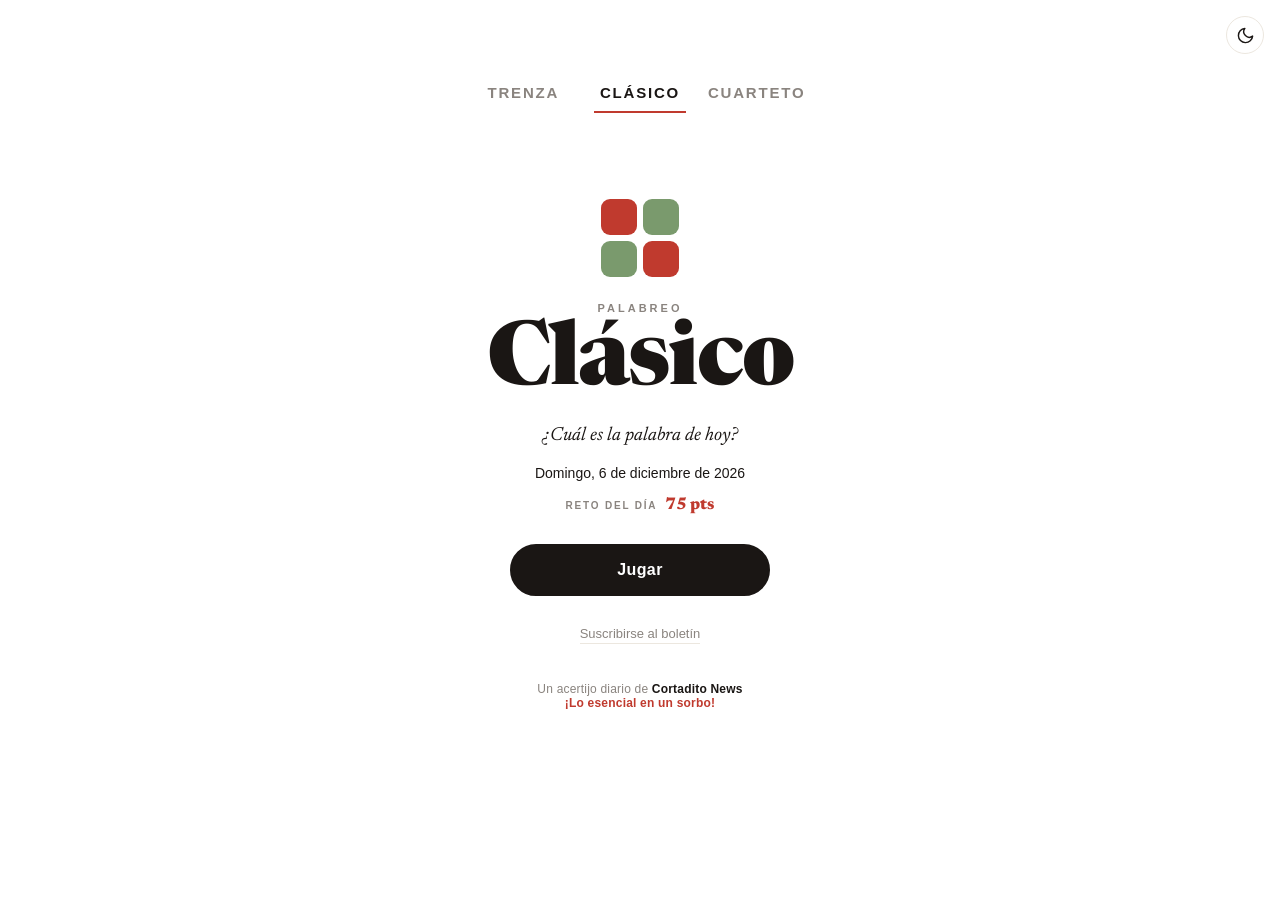
==== index.html @ f57086e5 "Deploy: 2026-07-23 20:39:28" ====
<!DOCTYPE html>
<!--
  ============================================================================
  CORTADITO GAMES — WORDLE (working name)
  ============================================================================
  6x6 daily word guess. Built on the Cortadito shared frame (header, rank bar,
  reto del día, celebrations, theme, share, storage safety) per
  _kit/DESIGN-SYSTEM.md. Motif accent pair: RED (#C03A2E) + SAGE (#7a9a6d).

  Scoring (Speed + letters, ascending):
    +5 per letter discovered in the correct spot (first time)
    +2 per letter discovered present-but-misplaced (first time)
    + solve speed bonus by the row you solve on (row1 60 … row6 8)
  ============================================================================
-->
<html lang="es">
<head>
<meta charset="UTF-8">
<meta name="viewport" content="width=device-width, initial-scale=1, viewport-fit=cover">
<title>Palabreo · Cortadito News</title>
<meta name="description" content="Un acertijo diario de Cortadito News. Adivina la palabra de seis letras en seis intentos.">
<link rel="preconnect" href="https://fonts.googleapis.com">
<link rel="preconnect" href="https://fonts.gstatic.com" crossorigin>
<link href="https://fonts.googleapis.com/css2?family=DM+Serif+Display:ital@0;1&family=Newsreader:ital,wght@0,400..800;1,400..800&display=swap" rel="stylesheet">
<style>
  /* Disable mobile double-tap-to-zoom everywhere (keeps pinch-zoom for
     accessibility). Lowest specificity, so per-element touch-action rules
     like 'touch-action: none' on drag areas still win. */
  * { touch-action: manipulation; }

  :root {
    /* ---- Universal neutrals — shared across every Cortadito game ---- */
    --bg:               #ffffff;
    --paper:            #fbfaf6;
    --ink:              #1a1614;
    --ink-soft:         #8a847f;
    --ink-line:         #ece7df;
    --ink-line-strong:  #c9c2b3;
    --success:          #6b8e3d;   /* olive — "reto logrado / correct spot" */
    --error:            #b03434;

    /* ---- Motif accent pair: RED + SAGE ---- */
    --accent:           #C03A2E;   /* plum — actions, rank bubble, reto, present letters */
    --accent-deep:      #9d3026;
    --accent-soft:      #f7e1dc;
    --accent-2:         #7a9a6d;   /* sage — secondary motif, quiet highlights */
    --accent-2-deep:    #5f7d54;
    --accent-2-soft:    #e7eee1;

    /* ---- Tile feedback ---- */
    --tile-correct:     var(--success);   /* right letter, right spot (green) */
    --tile-present:     var(--accent);     /* right letter, wrong spot (plum) */
    --tile-absent:      #a39b90;           /* not in the word (warm gray) */
    --tile-empty-bd:    #d6d0c6;           /* empty tile border */
    --key-action:       #544f49;           /* enter/erase keys — neutral, not a letter state */

    /* ---- Type ---- */
    --font-display: 'Newsreader', 'DM Serif Display', Georgia, serif;
    --font-ui:      'Helvetica Neue', Helvetica, Arial, sans-serif;

    /* ---- Layout (fixed numbers — DESIGN-SYSTEM.md §2) ---- */
    --header-h: 56px;
    --rank-top: 66px;
  }
  /* Dark theme — lift neutrals + accents one step. */
  body[data-theme="black"] {
    --bg:        #0e0c0a;
    --paper:     #1a1614;
    --ink:       #f3eee4;
    --ink-soft:  #8a8278;
    --ink-line:  #2a2420;
    --ink-line-strong:#4a4138;
    --accent:        #d9564a;
    --accent-deep:   #b34236;
    --accent-soft:   #3a1712;
    --accent-2:      #9bbb8d;
    --accent-2-deep: #76985f;
    --accent-2-soft: #1b2117;
    --success:       #86a85a;
    --tile-absent:   #4a443c;
    --tile-empty-bd: #3a342e;
    --key-action:    #837c72;
  }

  * { box-sizing: border-box; }
  html { height: 100%; overflow: hidden; overscroll-behavior: contain; background: var(--bg); touch-action: manipulation; }
  body {
    margin: 0; min-height: 100%;
    background: var(--bg); color: var(--ink);
    font-family: var(--font-ui);
    -webkit-text-size-adjust: 100%; touch-action: manipulation;
    opacity: 0; transition: opacity .2s ease;
  }
  body.ready { opacity: 1; }
  body.game-active { height: 100dvh; overflow: hidden; overscroll-behavior: contain; }

  /* ============================ HEADER ============================ */
  .page-header {
    position: fixed; top: 0; left: 0; right: 0; z-index: 40;
    height: var(--header-h);
    display: flex; align-items: center; justify-content: space-between; gap: 24px;
    padding: 0 18px; background: var(--bg);
    border-bottom: 1px solid var(--ink-line);
  }
  .title-block { display: flex; align-items: center; gap: 12px; min-width: 0; }
  .page-logo { width: 28px; height: 28px; flex: none; }
  .wordmark {
    margin: 0; font-family: var(--font-display); font-weight: 800;
    font-size: clamp(34px, 5.4vw, 52px); letter-spacing: -1.2px;
    color: var(--ink); line-height: 0.95; white-space: nowrap;
  }
  .wordmark .dot { color: var(--accent); }
  .header-nav { display: flex; align-items: center; gap: 22px; font-weight: 500; flex-shrink: 0; }
  .header-home {
    width: 32px; height: 32px; border-radius: 50%; flex: none;
    border: 1px solid var(--ink-line); background: transparent; color: var(--ink); cursor: pointer;
    display: inline-flex; align-items: center; justify-content: center;
    touch-action: manipulation; user-select: none; -webkit-touch-callout: none;
  }
  .header-home svg { width: 17px; height: 17px; }
  .header-nav a {
    font-size: 14px; font-weight: 500; color: var(--ink); text-decoration: none; cursor: pointer;
    white-space: nowrap;
  }
  .header-nav a.nav-rules { color: var(--accent); }
  /* hamburger "more" button + dropdown (matches Racimo) */
  .more {
    width: 36px; height: 36px; border-radius: 50%; background: transparent; border: none;
    padding: 0; color: var(--ink); cursor: pointer; flex: none;
    display: inline-flex; align-items: center; justify-content: center; touch-action: manipulation;
  }
  .more svg, .more * { pointer-events: none; }
  .nav-more-wrap { position: relative; display: inline-block; }
  .more-menu {
    position: absolute; top: 100%; right: 0; margin-top: 8px; z-index: 1000;
    background: var(--paper); border: 1.5px solid var(--ink-line); border-radius: 12px;
    padding: 6px; min-width: 240px; display: none; flex-direction: column;
    box-shadow: 0 14px 44px rgba(0,0,0,.20), 0 4px 12px rgba(0,0,0,.08);
  }
  .more-menu.open { display: flex; }
  .more-item {
    padding: 10px 14px; text-decoration: none; color: var(--ink); border-radius: 8px;
    font-size: 14px; font-weight: 500; cursor: pointer;
    display: flex; align-items: center; justify-content: space-between;
  }
  .more-item.more-item-cta {
    color: var(--accent); font-weight: 700; border-top: 1px solid var(--ink-line);
    border-radius: 0 0 8px 8px; margin-top: 4px; padding-top: 12px;
  }
  .more-theme-name { color: var(--ink-soft); font-size: 12px; font-weight: 400; text-transform: capitalize; }
  @media (hover: hover) {
    .more-item:hover { background: var(--accent-soft); }
    .header-home:hover { border-color: var(--ink-soft); }
    .more:hover { background: var(--paper); }
    .header-nav a:hover { color: var(--accent); }
  }
  @media (max-width: 560px) { body.game-active .wordmark { display: none; } }
  @media (max-width: 600px) {
    .header-nav { gap: 16px; }
    .header-nav a { font-size: 13px; }
  }
  @media (max-width: 420px) {
    .header-nav { gap: 10px; }
    .header-nav a { font-size: 12px; }
    .header-home { width: 30px; height: 30px; }
  }
  @media (max-width: 340px) {
    .header-nav { gap: 7px; }
    .header-nav a { font-size: 11.5px; }
    .header-home { width: 28px; height: 28px; }
  }

  main {
    padding-top: var(--rank-top); padding-bottom: 6px;
    max-width: 720px; margin: 0 auto; min-height: 100dvh;
    display: flex; flex-direction: column;
  }
  .rank-bar, .board-wrap, .keyboard { flex: none; }
  /* Board sits between two spacers, but the TOP spacer is lighter than the bottom
     one so the whole stack rides slightly HIGHER (more breathing room below the
     rank bar). The feedback toast overlays the board (see .board-wrap) instead of
     taking its own row, so tall modes like Cuarteto don't feel cramped. */
  .top-spacer    { flex: 0.55 1 0; min-height: 0; }
  .board-spacer  { flex: 1 1 0; min-height: 0; display: flex; align-items: center; justify-content: center; }
  /* board + feedback overlay share one positioned box; the toast floats centered over the board */
  .board-wrap { position: relative; display: flex; justify-content: center; }

  /* ============================ RANK BAR ============================ */
  .rank-bar {
    display: flex; align-items: center; gap: 10px;
    padding: 8px 0; margin: 0 auto; width: min(94vw, 400px);   /* STANDARD (2026-07-09): matches the shared Cascada/Racimo play-column width (min(94vw,400px)) and 8px vertical padding */
    cursor: pointer; user-select: none;
  }
  .rank-label {
    font-family: var(--font-ui); font-size: 11px; text-transform: uppercase;
    letter-spacing: 1.8px; font-weight: 700; color: var(--ink);
    white-space: nowrap; min-width: 88px; flex-shrink: 0;
  }
  .rank-label.at-maestro { color: var(--accent); }
  .rank-track { position: relative; flex: 1; height: 22px; }
  .rank-track-line {
    position: absolute; top: 50%; left: 0; right: 0; height: 3px;
    transform: translateY(-50%); background: var(--ink-line); border-radius: 2px; z-index: 0;
  }
  .rank-track-fill {
    position: absolute; top: 50%; left: 0; width: 0; height: 3px;
    transform: translateY(-50%); background: var(--accent); border-radius: 2px;
    z-index: 1; transition: width .3s ease;
  }
  .rank-dot {
    position: absolute; top: 50%; transform: translateY(-50%);
    width: 6px; height: 6px; border-radius: 50%; background: var(--ink-soft); z-index: 3;
  }
  .rank-dot.passed { background: var(--ink); }
  .rank-dot.current {
    width: 24px; height: 24px; background: var(--accent);
    color: #fff; font-family: var(--font-ui); font-size: 11px; font-weight: 700;
    display: flex; align-items: center; justify-content: center;
    box-shadow: 0 1px 3px rgba(0,0,0,.2);
  }
  .rank-marker {
    position: absolute; top: 50%; transform: translate(-50%, -50%);
    width: 3px; height: 26px; border-radius: 2px;
    background: var(--accent); opacity: .95; z-index: 2;
  }
  .rank-marker.done { background: var(--success); }
  .rank-chev { color: var(--ink); font-size: 12px; flex-shrink: 0; }

  /* ============================ BUTTONS ============================ */
  button.btn {
    background: var(--bg); border: 1px solid var(--ink-line); color: var(--ink);
    padding: 14px 30px; font-size: 16px; font-weight: 500;
    border-radius: 999px; cursor: pointer; font-family: var(--font-ui);
    transition: border-color .15s, color .15s, transform .08s, background .15s;
    min-width: 120px;
    touch-action: manipulation; user-select: none; -webkit-touch-callout: none;
    -webkit-tap-highlight-color: transparent;
  }
  @media (hover: hover) { button.btn:hover { border-color: var(--ink); } }
  button.btn:active { transform: scale(.96); background: var(--paper); }
  button.btn.primary { font-weight: 600; background: var(--accent); border-color: var(--accent); color: #fff; }
  @media (hover: hover) { button.btn.primary:hover { border-color: var(--accent); filter: brightness(.94); } }

  /* ============================ MODALS ============================ */
  .modal-overlay {
    position: fixed; top: var(--header-h); left: 0; right: 0; bottom: 0; z-index: 60;   /* start below the fixed header so the menu bar stays lit while a panel is open (Racimo/Sudoku standard) */
    background: rgba(20,18,14,.55);
    display: none; align-items: flex-start; justify-content: center;
    padding: 24px 16px 40px; overflow: auto; overscroll-behavior: contain;
  }
  body[data-theme="black"] .modal-overlay { background: rgba(0,0,0,.78); }
  .modal-overlay.open { display: flex; }
  .modal {
    position: relative; width: 100%; max-width: 560px; max-height: 85vh;
    overflow: auto; overscroll-behavior: contain;
    background: var(--paper); border: 1.5px solid var(--ink-line);
    border-radius: 16px; padding: 28px 32px;
    box-shadow: 0 16px 50px rgba(0,0,0,.18);
  }
  .modal h2 { font-family: var(--font-display); font-size: 28px; margin: 0 0 10px; }
  .modal h3 { font-family: var(--font-ui); font-size: 13px; font-weight: 800; text-transform: uppercase; letter-spacing: 1.2px; color: var(--ink); margin: 22px 0 8px; }
  .modal p { color: var(--ink); line-height: 1.55; }
  .modal .muted { color: var(--ink-soft); font-size: 14px; }
  .modal-close {
    position: absolute; top: 14px; right: 14px;
    width: 36px; height: 36px;
    border: none; background: transparent; color: var(--ink-soft);
    font-size: 22px; cursor: pointer; line-height: 1; touch-action: manipulation;
  }
  /* mini tiles used inside the rules legend */
  .legend-row { display: flex; align-items: center; gap: 12px; margin: 12px 0; }
  .legend-tiles { display: flex; gap: 4px; flex: none; }
  .mini-tile {
    width: 30px; height: 30px; border-radius: 5px; color: #fff;
    display: flex; align-items: center; justify-content: center;
    font-weight: 700; font-size: 15px; font-family: var(--font-ui);
    border: 2px solid var(--tile-empty-bd); background: transparent; color: var(--ink);
  }
  .mini-tile.correct { background: var(--tile-correct); border-color: var(--tile-correct); color:#fff; }
  .mini-tile.present { background: var(--tile-present); border-color: var(--tile-present); color:#fff; }
  .mini-tile.absent  { background: var(--tile-absent);  border-color: var(--tile-absent);  color:#fff; }
  .legend-row .txt { font-size: 14px; color: var(--ink); }
  /* Rangos list */
  .rank-row {
    display: flex; justify-content: space-between; padding: 8px 10px;
    border-bottom: 1px solid var(--ink-line); font-size: 14px;
  }
  .rank-row.current { background: var(--accent); color: #fff; border-radius: 6px; }
  .rank-row.is-top .name { color: var(--accent); font-weight: 700; }
  .rank-row.current.is-top .name { color: #fff; }
  /* Stats */
  .stat-grid { display: flex; gap: 8px; text-align: center; margin: 10px 0 4px; }
  /* Estadísticas — Racimo-style sections + stat cards */
  #stats-modal h3 { margin: 22px 0 12px; padding-top: 18px; border-top: 1px solid var(--ink-line);
    font-size: 11px; font-weight: 800; color: var(--ink); text-transform: uppercase; letter-spacing: 2px;
    display: flex; align-items: center; gap: 10px; }
  #stats-modal h3::before { content: ""; width: 6px; height: 6px; background: var(--accent); border-radius: 50%; flex-shrink: 0; }
  #stats-modal h3:first-of-type { margin-top: 8px; padding-top: 0; border-top: none; }
  #stats-modal .stats-row { display: flex; gap: 32px; flex-wrap: wrap; align-items: baseline; margin: 2px 0 0; }
  #stats-modal .stats-grid { display: grid; grid-template-columns: repeat(auto-fit, minmax(120px, 1fr)); gap: 16px 28px; margin: 2px 0 0; }
  #stats-modal .stat-value { font-family: var(--font-display); font-size: 28px; font-weight: 800; letter-spacing: -0.5px; color: var(--ink); line-height: 1; }
  #stats-modal .stat-value.accent { color: var(--accent); }
  #stats-modal .stat-label { font-size: 11px; font-weight: 600; letter-spacing: 1.4px; text-transform: uppercase; color: var(--ink-soft); margin-top: 6px; }
  .stat-cell { flex: 1; }
  .stat-cell .n { font-family: var(--font-display); font-size: 30px; color: var(--ink); line-height: 1; }
  .stat-cell .l { font-size: 11px; color: var(--ink-soft); margin-top: 4px; }
  .dist-row { display: flex; align-items: center; gap: 8px; margin: 5px 0; font-size: 13px; }
  .dist-row .k { width: 14px; color: var(--ink-soft); text-align: right; }
  .dist-bar { background: var(--ink-line); border-radius: 4px; height: 20px; min-width: 24px;
    display: flex; align-items: center; justify-content: flex-end; padding: 0 8px; color: var(--ink);
    font-weight: 700; font-size: 12px; }
  .dist-bar.hot { background: var(--accent); color: #fff; }
  #stats-modal .stats-rank-row { display: flex; align-items: center; gap: 12px; font-size: 13px; margin-bottom: 4px; }
  #stats-modal .stats-rank-row .name { width: 78px; color: var(--ink); flex-shrink: 0; }
  #stats-modal .stats-rank-row .bar { flex: 1; height: 22px; background: var(--ink-line); border-radius: 6px; overflow: hidden; }
  #stats-modal .stats-rank-row .bar-fill { display: block; height: 100%; background: var(--accent); border-radius: 6px; min-width: 0; transition: width .4s ease; }
  #stats-modal .stats-rank-row .count { width: 56px; text-align: right; color: var(--ink); font-feature-settings: "tnum"; flex-shrink: 0; font-size: 12px; }
  #stats-modal .stats-rank-row .count .pct { color: var(--ink-soft); }
  #stats-modal .stats-rank-row.empty .name, #stats-modal .stats-rank-row.empty .count { opacity: .5; }
  #stats-modal .stats-note { margin: -2px 0 10px; font-size: 12px; color: var(--ink-soft); font-style: italic; }
  #stats-modal .stats-footer { margin: 22px 0 0; font-size: 12px; color: var(--ink-soft); font-style: italic; }
  #stats-modal .stats-footer strong { color: var(--accent); font-weight: 700; }
  /* Archive — month calendar (matches Racimo) */
  .archive-cal { max-width: 320px; margin: 8px auto 0; }
  .cal-head { display: flex; align-items: center; gap: 8px; padding: 4px 4px 12px; }
  .cal-title { font-family: var(--font-display); font-weight: 700; font-size: 16px; color: var(--ink); text-transform: capitalize; flex: 1; text-align: center; }
  .cal-nav { width: 32px; height: 32px; flex: none; border-radius: 50%; border: 1px solid var(--ink-line); background: var(--bg); color: var(--ink); font-size: 17px; line-height: 1; cursor: pointer; display: flex; align-items: center; justify-content: center; }
  .cal-nav[disabled] { opacity: .3; cursor: default; }
  .cal-grid { display: grid; grid-template-columns: repeat(7, 1fr); gap: 4px; padding: 0 2px 4px; }
  .cal-dow { text-align: center; font-size: 11px; font-weight: 700; letter-spacing: .4px; color: var(--ink-soft); padding-bottom: 2px; }
  .cal-day { height: 40px; display: flex; align-items: center; justify-content: center; font-size: 14px; border-radius: 9px; color: var(--ink); cursor: pointer; font-family: var(--font-ui); }
  .cal-day.blank { visibility: hidden; }
  .cal-day.disabled { color: var(--ink-soft); opacity: .3; cursor: default; }
  .cal-day.today { font-weight: 800; box-shadow: inset 0 0 0 1.5px var(--ink-line); }
  .cal-day.current { background: var(--accent); color: #fff; font-weight: 700; }
  .cal-day.played:not(.current) { color: var(--success); font-weight: 700; }
  .cal-day:not(.disabled):not(.current):active { background: var(--accent-soft); }
  @media (hover: hover) { .cal-day:not(.disabled):not(.current):hover { background: var(--accent-soft); } }

  /* ===================== CELEBRATION MODALS ===================== */
  /* celebration confetti (self-contained, no libs) */
  .confetti-box { position: fixed; inset: 0; pointer-events: none; z-index: 9500; overflow: hidden; }
  .confetti { position: absolute; top: -18px; width: 8px; height: 13px; opacity: .95; border-radius: 1px;
    animation-name: conffall; animation-timing-function: cubic-bezier(.22,.6,.5,1); animation-fill-mode: forwards; }
  @keyframes conffall { from { transform: translate3d(0,-20px,0) rotateZ(0deg); opacity: 1; }
    to { transform: translate3d(var(--sway,0px),106vh,0) rotateZ(760deg); opacity: .85; } }
  @media (prefers-reduced-motion: reduce) { .confetti { display: none; } }
  .goal-panel {
    position: fixed; inset: 0; z-index: 70; display: none;
    align-items: center; justify-content: center; padding: 24px;
    background: rgba(20,18,14,.5);
  }
  .goal-panel.open { display: flex; }
  .goal-card {
    background: #ffffff; color: #1a1614;
    border-radius: 20px; padding: 36px 32px 28px; max-width: 380px; width: 100%;
    text-align: center; box-shadow: 0 20px 60px rgba(0,0,0,.25);
  }
  .goal-card { position: relative; }
  .goal-emoji { display: block; width: 80px; height: 80px; margin: 0 auto 12px; background-color: var(--accent);
    -webkit-mask: url('[data-uri]') center/contain no-repeat;
    mask: url('[data-uri]') center/contain no-repeat; }
  .goal-headline { font-family: var(--font-display); font-size: 38px; font-weight: 800; letter-spacing: -0.5px; line-height: 1; color: var(--accent); margin: 0 0 6px; }
  .goal-subhead { margin: 0 0 14px; font-size: 17px; font-weight: 600; color: #1a1614; }
  /* result panel: reto status on its own line, then points + rank grouped and highlighted */
  .goal-reto { font-size: 14px; font-weight: 600; color: var(--ink-soft); margin: 0 0 5px; }
  .goal-scoreline { font-size: 21px; font-weight: 800; color: #1a1614; letter-spacing: -.2px; margin: 0 0 6px; }
  .goal-scoreline b { color: var(--accent); }
  .goal-tail { font-size: 14px; font-weight: 600; color: #1a1614; margin: 0 0 12px; }
  .goal-body { font-size: 14.5px; color: #6b6660; line-height: 1.55; margin: 0 auto 22px; max-width: 340px; }
  .goal-close { position: absolute; top: 14px; right: 14px; width: 36px; height: 36px;
    border: none; background: transparent; color: var(--ink-soft); font-size: 22px; line-height: 1; cursor: pointer; }
  .goal-actions { display: flex; gap: 10px; justify-content: center; }

  /* ============================ LANDING ============================ */
  .landing {
    position: fixed; inset: 0; z-index: 50; background: var(--bg);
    display: flex; flex-direction: column; align-items: center; justify-content: center;
    text-align: center; padding: 24px; gap: 16px;
  }
  body.game-active .landing { display: none; }
  .landing .logo-lg { width: 96px; height: 96px; margin-bottom: 0; }
  .landing .name-block { display: flex; flex-direction: column; align-items: center; gap: 3px; }
  .landing-eyebrow {
    font-family: var(--font-ui); font-size: 11px; font-weight: 700;
    letter-spacing: 3px; text-transform: uppercase; color: var(--ink-soft); margin: 0 0 2px;
  }
  .landing h1 {
    font-family: var(--font-display); font-weight: 800;
    font-size: clamp(56px, 12vw, 88px); letter-spacing: -2px;
    line-height: 1; margin: 0; color: var(--ink);
  }
  .landing .tagline {
    font-family: var(--font-display); font-style: italic; font-weight: 400;
    font-size: 19px; color: var(--ink); max-width: 320px; line-height: 1.35;
    margin: 0;
  }
  .landing-tabs { position: absolute; top: 76px; left: 0; right: 0; width: min(350px, 92vw); margin: 0 auto; display: grid; grid-template-columns: 1fr 1fr 1fr; }
  .landing-tab { background: none; border: none; padding: 8px 6px 11px; justify-self: center; text-align: center;
    font-family: var(--font-ui); font-size: 15px; font-weight: 700; letter-spacing: 1.8px; text-transform: uppercase;
    color: var(--ink-soft); cursor: pointer; position: relative; transition: color .15s; }
  @media (max-width: 360px) { .landing-tab { font-size: 13px; letter-spacing: 1.2px; } }
  .landing-tab.active { color: var(--ink); }
  .landing-tab.active::after { content: ''; position: absolute; left: 0; right: 0; bottom: -1px; height: 2.5px; background: var(--accent); }
  .landing-tab.is-soon { opacity: .4; cursor: default; letter-spacing: 1.6px; }
  @keyframes tab-hint { 0%,100%{ color: var(--ink-soft); } 50%{ color: var(--ink); } }
  @media (prefers-reduced-motion: no-preference) {
    .landing-tab:not(.active):not(.is-soon) { animation: tab-hint 2.4s ease-in-out infinite; }
  }
  .landing .date { color: var(--ink); font-size: 14px; margin: 0; font-feature-settings: "tnum"; }
  .landing .reto { margin: 0; display: inline-flex; align-items: baseline; gap: 8px; }
  .landing .reto .lbl { text-transform: uppercase; letter-spacing: 1.8px; font-size: 10px; font-weight: 700; color: var(--ink-soft); }
  .landing .reto .val { font-family: var(--font-display); font-weight: 800; font-size: 17px; color: var(--accent); }
  .landing .play {
    margin-top: 14px; background: var(--ink); color: var(--bg);
    border: 2px solid var(--ink); border-radius: 999px;
    padding: 15px 24px; width: 260px; max-width: 100%;
    font-family: var(--font-ui); font-weight: 700; font-size: 16px; letter-spacing: .4px;
    cursor: pointer; transition: background .15s, color .15s, transform .1s;
    touch-action: manipulation; user-select: none; -webkit-touch-callout: none; -webkit-tap-highlight-color: transparent;
  }
  @media (hover: hover) { .landing .play:hover { background: var(--accent); border-color: var(--accent); color: #fff; } }
  .landing .play:active { transform: scale(.98); }
  .landing .sub-link {
    font-size: 13px; color: var(--ink-soft); cursor: pointer; margin-top: 14px;
    border-bottom: 1px solid var(--ink-line); padding-bottom: 2px; text-decoration: none;
  }
  @media (hover: hover) { .landing .sub-link:hover { color: var(--accent); border-color: var(--accent); } }
  .landing .credit { font-size: 12px; color: var(--ink-soft); margin-top: 22px; max-width: 340px; letter-spacing: .2px; }
  .landing .credit strong { color: var(--ink); font-weight: 700; }
  .landing .credit .slogan { color: var(--accent); font-weight: 700; }
  .landing .theme-toggle {
    position: absolute; top: 16px; right: 16px;
    width: 38px; height: 38px; border-radius: 50%;
    border: 1px solid var(--ink-line); background: transparent; color: var(--ink);
    cursor: pointer; display: inline-flex; align-items: center; justify-content: center;
  }
  .landing .theme-toggle svg { width: 19px; height: 19px; }

  /* ============================ BOARD ============================ */
  .word-feedback {
    position: absolute; top: 50%; left: 50%; transform: translate(-50%, -50%); z-index: 30;
    font-family: var(--font-ui); font-size: 17px; font-weight: 800;
    background: var(--ink); color: var(--bg); padding: 7px 16px; border-radius: 8px;
    opacity: 0; transition: opacity .18s; white-space: nowrap; pointer-events: none;
    box-shadow: 0 6px 20px rgba(0,0,0,.22);
  }
  .word-feedback.show { opacity: 1; }
  .word-feedback.success { background: var(--success); color: #fff; }
  .word-feedback.bonus   { background: var(--accent);  color: #fff; }
  .word-feedback.error   { background: var(--accent);  color: #fff; }

  .board {
    display: flex; flex-direction: column; gap: 6px;
    margin: 0 auto; width: min(94vw, 400px);
  }
  .brow { display: grid; grid-template-columns: repeat(6, 1fr); gap: 6px; }
  .tile {
    aspect-ratio: 1 / 1; display: flex; align-items: center; justify-content: center;
    font-family: var(--font-ui); font-weight: 700; text-transform: uppercase;
    font-size: clamp(18px, 6.4vw, 28px); color: var(--ink);
    border: 2px solid var(--tile-empty-bd); border-radius: 6px;
    background: transparent; user-select: none;
    transition: transform .12s;
  }
  .tile.filled { border-color: var(--ink-soft); }
  .tile.pop { animation: pop .12s ease; }
  @keyframes pop { 0%{transform:scale(1)} 50%{transform:scale(1.08)} 100%{transform:scale(1)} }
  .tile.reveal { animation: flip .5s ease forwards; }
  @keyframes flip { 0%{transform:rotateX(0)} 50%{transform:rotateX(90deg)} 100%{transform:rotateX(0)} }
  .tile.correct { background: var(--tile-correct); border-color: var(--tile-correct); color:#fff; }
  .tile.present { background: var(--tile-present); border-color: var(--tile-present); color:#fff; }
  .tile.absent  { background: var(--tile-absent);  border-color: var(--tile-absent);  color:#fff; }
  /* ---- Quordle: 2x2 of small boards, board area scrolls ---- */
  .qgrid { display: grid; grid-template-columns: 1fr 1fr; gap: 10px 8px; width: min(94vw, 400px); margin: 0 auto; }
  .qboard { display: flex; flex-direction: column; gap: 3px; transition: opacity .2s; }
  .qboard.solved { opacity: .5; }
  .qrow { display: grid; grid-template-columns: repeat(5, 1fr); gap: 3px; }
  .qrow.shake { animation: shake .4s; }
  .qtile { height: 16px; display: flex; align-items: center; justify-content: center;
    font-family: var(--font-ui); font-weight: 700; text-transform: uppercase; font-size: 11px; color: var(--ink);
    border: 1.5px solid var(--tile-empty-bd); border-radius: 3px; background: transparent; user-select: none;
    transition: height .14s ease, font-size .14s ease; }
  /* Pista clara (Cuarteto): la letra revelada queda FIJADA en su tablero, en verde punteado,
     hasta que el jugador la escriba — nunca más "¿de qué tablero era esta pista?" */
  .qtile.hintghost { color: var(--success); border: 1.5px dashed var(--success); opacity: .9; }
  .qrow.active .qtile.hintghost { border-width: 2px; }
  .qrow.active .qtile { height: 36px; font-size: 18px; }
  .qtile.filled { border-color: var(--ink-soft); }
  .qtile.reveal { animation: flip .45s ease forwards; }
  .qtile.correct { background: var(--tile-correct); border-color: var(--tile-correct); color:#fff; }
  .qtile.present { background: var(--tile-present); border-color: var(--tile-present); color:#fff; }
  .qtile.absent  { background: var(--tile-absent);  border-color: var(--tile-absent);  color:#fff; }
  body.vq #board { width: 100%; }
  /* ---- Waffle: 5x5 swap grid ---- */
  .wgrid { display: grid; grid-template-columns: repeat(5, 1fr); gap: 6px; width: min(94vw, 400px); margin: 0 auto; }
  .wcell { aspect-ratio: 1/1; display: flex; align-items: center; justify-content: center;
    font-family: var(--font-ui); font-weight: 700; text-transform: uppercase; font-size: clamp(18px, 6vw, 28px);
    border: 2px solid var(--tile-empty-bd); border-radius: 6px; color: var(--ink); cursor: pointer;
    user-select: none; transition: transform .08s, box-shadow .08s; }
  .wcell.hole { border: none; background: transparent; cursor: default; }
  .wcell.green  { background: var(--tile-correct); border-color: var(--tile-correct); color:#fff; }
  .wcell.yellow { background: var(--tile-present); border-color: var(--tile-present); color:#fff; }
  .wcell.gray   { background: var(--tile-absent);  border-color: var(--tile-absent);  color:#fff; }
  .wcell.sel { transform: scale(1.08); box-shadow: 0 0 0 3px var(--ink); z-index: 2; }
  body.vw .keyboard { display: none; }
  .waffle-bar { flex: none; min-height: 162px; display: flex; flex-direction: column; align-items: center; justify-content: center; text-align: center; font-family: var(--font-ui); font-weight: 700; font-size: 26px; color: var(--ink); margin: 0; }
  .waffle-bar b { font-family: var(--font-display); font-weight: 800; font-size: 1.5em; color: var(--accent); }
  .waffle-bar .hint { display: block; font-weight: 400; font-size: 16px; color: var(--ink-soft); margin-top: 12px; }
  body:not(.vw) .waffle-bar { display: none; }
  /* Mode-aware rules: default Clásico; Cuarteto (vq) and Trenza (vw) swap sections */
  .rules-pistas-trenza, .rules-puntos-cuarteto, .rules-puntos-trenza { display: none; }
  body.vw .rules-pistas-word, body.vw .rules-puntos-clasico { display: none; }
  body.vw .rules-pistas-trenza, body.vw .rules-puntos-trenza { display: block; }
  body.vq .rules-puntos-clasico { display: none; }
  body.vq .rules-puntos-cuarteto { display: block; }
  .waffle-spacer { flex: 0 0 0; }
  /* Trenza has no keyboard, so the board group would pool a big void underneath it.
     Balance the freed space above and below by centering the board + hint + moves
     group: top and bottom spacers grow equally, and the hint row hugs the board. */
  body.vw .top-spacer    { flex: 1 1 0; }
  body.vw .board-spacer  { flex: 0 0 auto; padding-top: 14px; }
  body.vw .waffle-spacer { flex: 1 1 0; }
  .brow.shake { animation: shake .4s; }
  @keyframes shake { 0%,100%{transform:translateX(0)} 20%,60%{transform:translateX(-6px)} 40%,80%{transform:translateX(6px)} }

  /* ============================ KEYBOARD ============================ */
  .keyboard { width: min(98vw, 500px); margin: 0 auto; display: flex; flex-direction: column; gap: 6px; }
  .hint-row { display: flex; align-items: center; justify-content: center; gap: 10px; width: min(98vw,500px); margin: 0 auto; }
  .hint-slots { display: flex; gap: 4px; }
  .hint-tag { font: 700 11px var(--font-ui); color: var(--ink-soft); letter-spacing: .5px; align-self: center; margin-right: 2px; }
  .hint-slot { width: 24px; height: 34px; box-sizing: border-box; border-radius: 6px; border: 1.5px solid var(--ink-line); display: flex; align-items: center; justify-content: center; font: 800 15px var(--font-ui); color: var(--ink); }
  .hint-slot.on { background: var(--success); border-color: var(--success); color: #fff; }
  .hint-btn { height: 34px; min-width: 148px; justify-content: center; font-variant-numeric: tabular-nums; /* fixed footprint — the label grows ('Pista 1/3 −12 pts') and must NOT shift the row (2026-07-08) */ box-sizing: border-box; display: inline-flex; align-items: center; gap: 6px; font: 700 13px var(--font-ui); letter-spacing: .3px; line-height: 1; color: var(--accent-deep); background: var(--accent-soft); border: 1.5px solid var(--accent-soft); border-radius: 999px; padding: 0 14px; cursor: pointer; white-space: nowrap; transition: opacity .15s; }
  .hint-icon { width: 16px; height: 16px; flex: none; }
  .hint-btn:disabled { opacity: .4; cursor: default; }
  .krow { display: flex; gap: 5px; justify-content: center; }
  .key {
    flex: 1; min-width: 0; height: 50px; border-radius: 6px; border: 0;
    background: var(--ink-line); color: var(--ink);
    font-family: var(--font-ui); font-weight: 700; font-size: 15px; text-transform: uppercase;
    cursor: pointer; display: flex; align-items: center; justify-content: center;
    touch-action: manipulation; user-select: none; -webkit-tap-highlight-color: transparent;
    transition: transform .06s, background .15s;
  }
  .key:active { transform: scale(.94); }
  .key.wide { flex: 1.5; font-size: 12px; letter-spacing: .3px; }
  .key.k-enter, .key.k-del { background: var(--key-action); color: #fff; }
  .key.k-enter svg, .key.k-del svg { width: 22px; height: 22px; stroke: #fff; }
  .key.correct { background: var(--tile-correct); color:#fff; }
  .key.present { background: var(--tile-present); color:#fff; }
  .key.absent  { background: var(--tile-absent);  color:#fff; }
  @media (max-width: 380px) { .key { height: 46px; font-size: 14px; } .waffle-bar { min-height: 150px; } }

  /* ===== Tutorial (family standard — Flechas parity) ===== */
  .tut-ov{ position:fixed; inset:0; z-index:9600; display:none; align-items:center; justify-content:center; padding:20px; background:rgba(20,18,14,.62); }
  .tut-ov.open{ display:flex; }
  .tut-card{ position:relative; background:var(--paper, #fff); border-radius:20px; width:100%; max-width:360px; padding:16px 0 16px; box-shadow:0 20px 60px rgba(0,0,0,.3); overflow:hidden; }
  .tut-x{ position:absolute; top:9px; right:13px; z-index:3; border:none; background:transparent; font-size:20px; color:var(--ink-soft); cursor:pointer; }
  .tut-track{ display:flex; overflow-x:auto; scroll-snap-type:x mandatory; scroll-behavior:smooth; -webkit-overflow-scrolling:touch; scrollbar-width:none; }
  .tut-track::-webkit-scrollbar{ display:none; }
  .tut-slide{ flex:0 0 100%; scroll-snap-align:center; padding:16px 26px 2px; box-sizing:border-box; text-align:center; }
  .tut-anim{ height:128px; display:flex; align-items:center; justify-content:center; margin:2px 0 14px; }
  .tut-slide h3{ margin:0 0 7px; font-family:var(--font-display); font-size:21px; color:var(--ink); }
  .tut-slide p{ margin:0; font-size:14px; line-height:1.55; color:var(--ink-soft); min-height:66px; }
  .tut-slide p b{ color:var(--ink); }
  .tut-dots{ display:flex; gap:7px; justify-content:center; margin:4px 0 12px; }
  .tut-dot{ width:8px; height:8px; border-radius:50%; border:none; background:var(--ink-line); padding:0; cursor:pointer; }
  .tut-dot.on{ background:var(--accent); }
  .tut-next{ display:block; box-sizing:border-box; min-width:150px; margin:0 auto; padding:11px 32px; border-radius:999px; border:none; background:var(--accent); color:#fff; font:700 15px var(--font-ui); cursor:pointer; }
  .tut-again{ display:flex; align-items:center; justify-content:center; gap:8px; margin:12px 0 0; font:500 13px var(--font-ui); color:var(--ink-soft); cursor:pointer; user-select:none; -webkit-user-select:none; }
  .tut-again input{ width:16px; height:16px; margin:0; accent-color:var(--accent); cursor:pointer; }
  /* slide art built from the REAL tiles */
  .tut-trow{ display:flex; gap:5px; justify-content:center; }
  .tut-trow .tile{ width:34px; height:34px; flex:none; font-size:18px; }
  .tut-wgrid{ display:grid; grid-template-columns:repeat(5,22px); gap:3px; justify-content:center; }
  .tut-wgrid .wcell{ font-size:12px; border-radius:4px; }
  .tut-qwrap{ display:grid; grid-template-columns:auto auto; gap:10px 16px; justify-content:center; }
  .tq-board{ display:grid; grid-template-columns:repeat(5,13px); gap:2px; }
  .tq{ width:13px; height:13px; border-radius:3px; background:var(--tile-empty-bd); }
  .tq.a{ background:var(--tile-absent); } .tq.p{ background:var(--tile-present); } .tq.c{ background:var(--tile-correct); }
  @keyframes tutPop{ 0%,6%{transform:scale(1)} 10%{transform:scale(1.14)} 15%,100%{transform:scale(1)} }
  .tut-pop{ animation:tutPop 3.4s ease infinite; }
  @keyframes tutFlip{ 0%,8%{transform:rotateX(0)} 14%{transform:rotateX(90deg)} 20%,100%{transform:rotateX(0)} }
  .tut-flip{ animation:tutFlip 4s ease infinite; }
  @keyframes tutSwapA{ 0%,18%{transform:translate(0,0)} 38%,78%{transform:translate(50px,0)} 96%,100%{transform:translate(0,0)} }
  @keyframes tutSwapB{ 0%,18%{transform:translate(0,0)} 38%,78%{transform:translate(-50px,0)} 96%,100%{transform:translate(0,0)} }
  .tut-swap-a{ animation:tutSwapA 3.6s ease infinite; position:relative; z-index:2; box-shadow:0 0 0 3px var(--ink); }
  .tut-swap-b{ animation:tutSwapB 3.6s ease infinite; }
  @keyframes tutBoardWin{ 0%,30%{opacity:.55} 45%,100%{opacity:1} }
</style>

<style id="rotate-lock-css">
  /* ===== Rotate-to-portrait lock (phones held sideways) — Cortadito standard.
     Shown ONLY on phones in landscape (short viewport + coarse pointer); the
     shared mascot stays brand, the phone icon + title take the game's accent. */
  #rotate-lock { display: none; }
  .rotate-inner { max-width: 480px; }
  .rotate-scene { display: flex; align-items: center; justify-content: center; gap: 16px; margin-bottom: 16px; }
  .rotate-mascot { width: 132px; height: 142px; flex: none; }
  .rotate-phone { width: 42px; height: 42px; color: var(--accent); flex: none; transform-origin: 50% 50%; animation: rotate-tip 2.8s ease-in-out infinite; }
  @keyframes rotate-tip { 0%,16% { transform: rotate(-90deg); } 46%,72% { transform: rotate(0deg); } 100% { transform: rotate(-90deg); } }
  @media (prefers-reduced-motion: reduce) { .rotate-phone { animation: none; transform: rotate(-45deg); } }
  .rotate-title { font-size: 23px; font-weight: 700; line-height: 1.22; color: var(--accent); margin: 0 0 8px; }
  .rotate-sub { font-size: 14.5px; line-height: 1.5; color: var(--ink); opacity: .82; margin: 0; }
  @media (orientation: landscape) and (max-height: 500px) and (pointer: coarse) {
    #rotate-lock { display: flex; position: fixed; inset: 0; z-index: 2147483647; background: var(--bg); align-items: center; justify-content: center; padding: 18px 22px; text-align: center; }
    .rotate-mascot { background: url("[data-uri]") center / contain no-repeat; }
  }
</style>
</head>
<body data-theme="light">

<!-- Rotate-to-portrait lock — only shown on phones held in landscape (Cortadito standard). -->
<div id="rotate-lock">
  <div class="rotate-inner">
    <div class="rotate-scene" aria-hidden="true">
      <div class="rotate-mascot"></div>
      <svg class="rotate-phone" viewBox="0 0 24 24" fill="none" xmlns="http://www.w3.org/2000/svg">
        <rect x="6.5" y="2.5" width="11" height="19" rx="2.5" stroke="currentColor" stroke-width="2"/>
        <line x1="10" y1="18.5" x2="14" y2="18.5" stroke="currentColor" stroke-width="2" stroke-linecap="round"/>
      </svg>
    </div>
    <p class="rotate-title">Este sorbo se disfruta mejor de pie</p>
    <p class="rotate-sub">Gira tu teléfono para seguir jugando.</p>
  </div>
</div>


  <!-- ============================ HEADER ============================ -->
  <header class="page-header">
    <div class="title-block">
      <svg class="page-logo" viewBox="0 0 32 32" aria-hidden="true">
        <rect x="3"  y="3"  width="12" height="12" rx="3" fill="var(--accent)"/>
        <rect x="17" y="3"  width="12" height="12" rx="3" fill="var(--accent-2)"/>
        <rect x="3"  y="17" width="12" height="12" rx="3" fill="var(--accent-2)"/>
        <rect x="17" y="17" width="12" height="12" rx="3" fill="var(--accent)"/>
      </svg>
      <h1 class="wordmark">Palabreo<span class="dot">.</span></h1>
    </div>
    <nav class="header-nav" aria-label="Más">
      <button class="header-home" id="home-btn" type="button" aria-label="Inicio">
        <svg viewBox="0 0 24 24" fill="none" stroke="currentColor" stroke-width="2" stroke-linecap="round" stroke-linejoin="round" aria-hidden="true"><path d="M3 9.5 12 3l9 6.5V20a1 1 0 0 1-1 1h-5v-6h-6v6H4a1 1 0 0 1-1-1z"/></svg>
      </button>
      <a class="nav-rules" data-modal="reglas-modal" role="button">Reglas ▾</a>
      <a data-modal="stats-modal" role="button">Estadísticas ▾</a>
      <a id="arch-link" role="button">Anteriores ▾</a>
      <span class="nav-more-wrap">
        <button class="more" id="menu-btn" type="button" aria-label="Más opciones">
          <svg width="20" height="20" viewBox="0 0 24 24" fill="none" stroke="currentColor" stroke-width="2" stroke-linecap="round" aria-hidden="true"><line x1="4" y1="6" x2="20" y2="6"/><line x1="4" y1="12" x2="20" y2="12"/><line x1="4" y1="18" x2="20" y2="18"/></svg>
        </button>
        <div class="more-menu" id="menu-pop">
          <a class="more-item" id="m-theme" href="#"><span>Tema</span><span class="more-theme-name" id="m-theme-name">Claro</span></a>
          
          <a class="more-item" id="m-share" href="#">Compartir resultado</a>
          <a class="more-item" data-modal="about-modal" href="#">Sobre el juego</a>
          <a class="more-item more-item-cta" id="m-sub" href="#">Suscribirse al boletín</a>
        </div>
      </span>
    </nav>
  </header>

  <!-- ============================ RANK BAR + BOARD ============================ -->
  <main>
    <div class="rank-bar" id="rank-bar" role="button" tabindex="0" aria-label="Ver rangos">
      <span class="rank-label" id="rank-label">Debutante</span>
      <div class="rank-track" id="rank-track">
        <div class="rank-track-line"></div>
      </div>
      <span class="rank-chev">▾</span>
    </div>

    <div class="top-spacer"></div>
    <div class="board-wrap">
      <div class="board" id="board"></div>
      <div class="word-feedback" id="word-feedback" role="status" aria-live="polite"></div>
    </div>
    <div class="board-spacer">
      <div class="hint-row" id="hint-row"><div class="hint-slots" id="hint-slots"></div><button class="hint-btn" id="hint-btn" type="button"><svg class="hint-icon" viewBox="0 0 24 24" fill="none" stroke="currentColor" stroke-width="2.2" stroke-linecap="round" stroke-linejoin="round"><path d="M12 2.6a6.4 6.4 0 0 1 6.4 6.4c0 2.1-1 3.5-2.1 4.7-.7.8-1.2 1.5-1.4 2.3H9.1c-.2-.8-.7-1.5-1.4-2.3C6.6 12.5 5.6 11.1 5.6 9A6.4 6.4 0 0 1 12 2.6z"/><path d="M9 6.7a4 4 0 0 1 2.2-1.5"/><path d="M9.2 18.5h5.6"/><path d="M9.6 20.7h4.8"/><path d="M10.5 22.6a2.6 2.6 0 0 0 3 0z" fill="currentColor" stroke-width="1"/></svg><span id="hint-label">Pista</span></button></div>
    </div>
    <div class="waffle-bar" id="waffle-bar"></div>
    <div class="waffle-spacer"></div>
    <div class="keyboard" id="keyboard"></div>
  </main>

  <!-- ============================ MODALS ============================ -->
  <div class="modal-overlay" id="reglas-modal">
    <div class="modal">
      <button class="modal-close" data-close>✕</button>
      <h2>Cómo jugar</h2>
      <button type="button" onclick="if(window.openTutorial)window.openTutorial()" style="display:inline-flex;align-items:center;gap:7px;margin:2px 0 12px;padding:9px 16px;border-radius:999px;border:2px solid var(--accent);background:transparent;color:var(--accent);font:700 14px var(--font-ui);cursor:pointer">Ver tutorial animado</button>
      <p id="reglas-intro">Adivina la <b>palabra del día</b> de seis letras en <b>seis intentos</b>. Cada intento debe ser una palabra válida en español; pulsa la flecha verde para enviarla. La misma palabra para todo el mundo, cada día.</p>
      <h3>Las pistas</h3>
      <!-- Clásico + Cuarteto (guessing) -->
      <div class="rules-pistas-word">
        <p class="muted">Tras cada intento, las casillas cambian de color para indicar qué tan cerca estuviste:</p>
        <div class="legend-row">
          <div class="legend-tiles"><div class="mini-tile correct">G</div><div class="mini-tile">A</div><div class="mini-tile">T</div></div>
          <div class="txt">La letra <b>está y va en ese lugar</b>.</div>
        </div>
        <div class="legend-row">
          <div class="legend-tiles"><div class="mini-tile">S</div><div class="mini-tile present">O</div><div class="mini-tile">L</div></div>
          <div class="txt">La letra <b>está, pero en otro lugar</b>.</div>
        </div>
        <div class="legend-row">
          <div class="legend-tiles"><div class="mini-tile">T</div><div class="mini-tile">U</div><div class="mini-tile absent">X</div></div>
          <div class="txt">La letra <b>no está</b> en la palabra.</div>
        </div>
      </div>
      <!-- Trenza (swap) -->
      <div class="rules-pistas-trenza">
        <p class="muted">Cada casilla se colorea según su palabra (su fila o su columna):</p>
        <div class="legend-row">
          <div class="legend-tiles"><div class="mini-tile correct">A</div></div>
          <div class="txt"><b>Verde</b>: la letra ya está en su casilla correcta.</div>
        </div>
        <div class="legend-row">
          <div class="legend-tiles"><div class="mini-tile present">A</div></div>
          <div class="txt"><b>Ámbar</b>: la letra pertenece a esa palabra, pero va en otra casilla.</div>
        </div>
        <div class="legend-row">
          <div class="legend-tiles"><div class="mini-tile absent">A</div></div>
          <div class="txt"><b>Gris</b>: la letra no está en esa palabra.</div>
        </div>
      </div>

      <h3>Cómo se ganan puntos</h3>
      <!-- Clásico -->
      <div class="rules-puntos-clasico">
        <p class="muted">Los puntos suben en vivo mientras juegas:</p>
        <ul style="margin:8px 0 0; padding-left:20px; color:var(--ink-soft); font-size:14px; line-height:1.6;">
          <li><b>+3</b> por cada letra que descubras <b>en su lugar</b> (verde).</li>
          <li><b>+1</b> por cada letra <b>fuera de lugar</b> (ciruela).</li>
          <li><b>Bono por eficiencia</b>: cuantos menos intentos uses, mayor el bono.</li>
        </ul>
        <p class="muted" style="margin-top:10px">Si no aciertas, conservas los puntos de las letras que descubriste.</p>
      </div>
      <!-- Cuarteto -->
      <div class="rules-puntos-cuarteto">
        <p class="muted">Cada palabra que envías cuenta para los <b>cuatro tableros</b> a la vez:</p>
        <ul style="margin:8px 0 0; padding-left:20px; color:var(--ink-soft); font-size:14px; line-height:1.6;">
          <li>Ganas puntos por <b>cada tablero</b> que completes.</li>
          <li>Resolver los <b>cuatro</b> da el mayor puntaje; cuantos <b>menos intentos</b> uses, más puntos.</li>
          <li>Resolverlos todos con holgura te lleva a <b>Maestro/a</b>.</li>
        </ul>
      </div>
      <!-- Trenza -->
      <div class="rules-puntos-trenza">
        <p class="muted">Arma la trenza intercambiando casillas, dentro de tus <b>18 movimientos</b>:</p>
        <ul style="margin:8px 0 0; padding-left:20px; color:var(--ink-soft); font-size:14px; line-height:1.6;">
          <li><b>Resolverla</b> ya te da una base sólida de puntos.</li>
          <li>Cuantos <b>menos intercambios</b> uses, más puntos — una trenza eficiente te lleva a <b>Maestro/a</b>.</li>
        </ul>
      </div>
      <h3>Pistas</h3>
      <p class="muted">¿Atascado? Toca el botón <b>💡 Pista</b> bajo el tablero y el juego te revela <b>una letra correcta en su lugar</b> — en <b>Clásico</b> aparece en los recuadros bajo el tablero y se marca en el teclado; en <b>Cuarteto</b> además la letra queda <b>fijada en su tablero</b> (en verde punteado) hasta que la escribas, y la etiqueta <b>T1</b>–<b>T4</b> sobre la pista te indica de qué <b>tablero</b> es la letra (la <b>T</b> es de «Tablero»); en <b>Trenza</b> te <b>coloca una casilla</b> en su sitio. Cada pista que uses te <b style="color:var(--accent)">resta puntos</b> — y tu puntaje <b>puede quedar en negativo</b>, así que úsalas con cuidado. Hay un número limitado de pistas por día.</p>
      <h3>Rangos y Reto del día</h3>
      <p class="muted">Tus puntos te hacen subir por diez rangos, de <b>Debutante</b> a <b style="color:var(--accent)">Maestro/a</b>. Resolver en <b>uno o dos intentos</b> te lleva a <b style="color:var(--accent)">Maestro/a</b>. Cada día hay además un <b style="color:var(--accent)">Reto del día</b>: una meta de puntos igual para todo el mundo — crúzala y celebra con un <b style="color:var(--accent)">¡Buen sorbo!</b> Toca la barra de rango para ver todos los rangos.</p>
      <h3>Sobre las palabras</h3>
      <p class="muted">Las palabras del juego se eligen únicamente por su validez en español. Algunas pueden tener sentidos regionales, coloquiales o de doble interpretación; el juego nunca pretende dobles sentidos vulgares, sexuales ni ofensivos.</p>
    </div>
  </div>

  <div class="modal-overlay" id="stats-modal">
    <div class="modal">
      <button class="modal-close" data-close>✕</button>
      <h2>Estadísticas</h2>
      <h3>Hoy</h3>
      <div class="stats-row" id="stats-today"></div>
      <h3>Récord general</h3>
      <div class="stats-grid" id="stats-overall"></div>
      <h3>Rachas</h3>
      <div class="stats-grid" id="stats-streaks"></div>
      <h3>Distribución de rangos</h3>
      <p class="stats-note">Cuenta solo el rango con el que terminaste cada día.</p>
      <div id="dist-box"></div>
      <p class="stats-footer">Tus estadísticas se guardan <strong>solo en este navegador</strong>. Nada se envía a Cortadito ni a ningún servidor. Si limpias los datos del navegador, las cookies o el historial del sitio, <strong>tus estadísticas se borrarán</strong>. Tampoco se sincronizan entre dispositivos: cada navegador tiene su propio registro.</p>
    </div>
  </div>

  <div class="modal-overlay" id="rangos-modal">
    <div class="modal">
      <button class="modal-close" data-close>✕</button>
      <h2>Rangos</h2>
      <p class="muted">Sube de rango acumulando puntos. <span id="rangos-reto"></span></p>
      <div id="rangos-list"></div>
    </div>
  </div>

  <div class="modal-overlay" id="arch-modal">
    <div class="modal">
      <button class="modal-close" data-close>✕</button>
      <h2>Anteriores</h2>
      <p class="muted">Elige un día para jugar ese acertijo. Disponibles desde el 1 de enero de 2026.</p>
      <div id="archive-cal" class="archive-cal"></div>
    </div>
  </div>

  <div class="modal-overlay" id="about-modal">
    <div class="modal">
      <button class="modal-close" data-close>✕</button>
      <h2>Sobre el juego</h2>
      <p>Un acertijo diario de palabras de <b>Cortadito News</b>. La misma palabra para todo el mundo, cada día.</p>
      <p class="muted">¡Lo esencial en un sorbo!</p>
    </div>
  </div>

  <!-- ===================== CELEBRATIONS ===================== -->
  <div class="goal-panel" id="goal-panel" role="dialog" aria-modal="true">
    <div class="goal-card">
      <button class="goal-close" data-close-goal="goal-panel" aria-label="Cerrar">×</button>
      <span class="goal-emoji" aria-hidden="true"></span>
      <h2 class="goal-headline" id="goal-headline">¡Buen sorbo!</h2>
      <p class="goal-subhead" id="goal-subhead">Alcanzaste la meta del día.</p>
      <p class="goal-body" id="goal-body"></p>
      <div class="goal-actions">
        <button class="btn primary" id="goal-share">Compartir</button>
        <button class="btn" data-close-goal="goal-panel">Cerrar</button>
      </div>
    </div>
  </div>
  <div class="goal-panel" id="maestro-panel" role="dialog" aria-modal="true">
    <div class="goal-card">
      <button class="goal-close" data-close-goal="maestro-panel" aria-label="Cerrar">×</button>
      <span class="goal-emoji" aria-hidden="true"></span>
      <h2 class="goal-headline">¡Maestro/a del día!</h2>
      <p class="goal-subhead">Llegaste a la cima.</p>
      <p class="goal-body">Pocos resuelven el acertijo como tú. Comparte el logro con tu gente y vuelve mañana por una palabra nueva.</p>
      <div class="goal-actions">
        <button class="btn primary" id="maestro-share">Compartir</button>
        <button class="btn" data-close-goal="maestro-panel">Cerrar</button>
      </div>
    </div>
  </div>

  <!-- ============================ LANDING ============================ -->
  <div class="landing" id="landing">
    <button class="theme-toggle" id="land-theme" aria-label="Tema">☾</button>
    <div class="landing-tabs" id="landing-tabs" role="tablist">
      <button class="landing-tab" data-variant="waffle" type="button" role="tab">Trenza</button>
      <button class="landing-tab active" data-variant="clasico" type="button" role="tab">Clásico</button>
      <button class="landing-tab" data-variant="quordle" type="button" role="tab">Cuarteto</button>
    </div>
    <svg class="logo-lg" viewBox="0 0 32 32" aria-hidden="true">
      <rect x="3"  y="3"  width="12" height="12" rx="3" fill="var(--accent)"/>
      <rect x="17" y="3"  width="12" height="12" rx="3" fill="var(--accent-2)"/>
      <rect x="3"  y="17" width="12" height="12" rx="3" fill="var(--accent-2)"/>
      <rect x="17" y="17" width="12" height="12" rx="3" fill="var(--accent)"/>
    </svg>
    <div class="name-block">
    <div class="landing-eyebrow" id="land-eyebrow">Palabreo</div>
    <h1 id="land-name">Palabreo</h1>
    </div>
    <div class="tagline" id="land-tagline">¿Cuál es la palabra de hoy?</div>
    <div class="date" id="land-date">—</div>
    <div class="reto">
      <span class="lbl">Reto del día</span>
      <span class="val" id="land-reto">— pts</span>
    </div>
    <button class="play" id="play-btn">Jugar</button>
    <div class="sub-link" id="land-sub">Suscribirse al boletín</div>
    <div class="credit">Un acertijo diario de <strong>Cortadito News</strong><br><span class="slogan">¡Lo esencial en un sorbo!</span></div>
  </div>

<script>
const SOLUTIONS=["cuando","quiero","porque","tienes","estaba","verdad","tiempo","siento","puedes","hombre","parece","quiere","podria","hablar","dinero","seguro","espera","queria","tienen","alguna","cierto","pasado","chicos","cuenta","amigos","cabeza","pueden","genial","muchas","volver","manera","rapido","dentro","semana","quizas","espero","juntos","pronto","cuanto","muerte","esposa","dejame","noches","ningun","equipo","llegar","aunque","primer","ultima","pensar","sangre","tenido","cuerpo","entrar","fiesta","muchos","numero","chicas","comida","fueron","seguir","estuvo","ademas","habria","estara","siendo","acerca","dormir","ayudar","marido","idiota","venido","musica","anoche","llamar","piensa","perdon","pienso","llevar","prueba","afuera","detras","cuarto","buscar","cambio","perder","vuelve","agente","frente","estare","asunto","encima","sucede","medico","siente","propia","fuerza","supone","estuve","vuelto","adonde","fuiste","propio","hablas","ocurre","quiera","tenias","conoce","sentir","traves","hambre","normal","gustan","tendra","dejado","tengas","espere","abuela","muerta","regalo","amable","ataque","partes","basura","esposo","tendre","locura","alegro","abuelo","triste","crimen","escena","llamas","viendo","cocina","vienen","drogas","listos","simple","sabias","puedas","apenas","vuelva","salvar","existe","vienes","juicio","veamos","formas","humano","iremos","habian","debido","tenian","debajo","sigues","podido","salida","tratar","llevas","alegra","bailar","diablo","precio","volvio","libros","cielos","matado","accion","reglas","contar","empezo","llaman","vuelvo","estilo","quedar","cartas","probar","marcha","dejare","cuello","conoci","pareja","verano","correr","traido","llegue","opcion","cierra","exacto","pedido","fuimos","dejalo","quedan","visita","usando","ganado","mismos","tomado","habias","salido","motivo","acabar","dieron","llaves","perros","partir","metros","menudo","casado","enorme","viejos","anillo","camion","vender","luchar","vendra","sonido","pasada","codigo","imagen","riesgo","alguno","millon","prensa","querer","vengan","pasara","herido","perdio","mirame","llorar","colega","cantar","dejeme","pelear","pierna","acabas","clases","cuidar","huevos","podras","puntos","animal","hechos","tengan","oferta","sentia","herida","oscuro","tardes","eramos","cerrar","humana","llevan","actuar","siguen","romper","cambia","fiscal","gratis","sexual","acceso","merece","tantas","varios","efecto","espada","habido","limpio","juegos","correo","confia","teatro","creeme","elegir","tantos","pastel","digame","olvide","varias","teoria","cuento","diario","metido","enviar","sabido","fueras","robado","premio","harias","inutil","puedan","lengua","ladron","examen","entero","modelo","futbol","sabado","hables","sienta","amante","amigas","ibamos","camisa","pedazo","vieron","bebida","tercer","lluvia","recien","tomare","toques","vision","libras","entera","hablan","quieto","cargos","podias","helado","aparte","famoso","sujeto","saldra","cortar","muevas","quedas","social","carter","empleo","compre","duerme","huesos","pagina","casada","matare","pondre","comido","salgan","empece","cierta","limpia","confio","gustas","cuales","labios","whisky","pelota","pobres","dioses","abrigo","olvida","coches","charla","rompio","piense","acaban","viajar","millas","fueran","compra","ciento","dijera","sotano","cheque","dimelo","saltar","recibi","pierde","alerta","llegas","rapida","sacado","crisis","cuerda","pasaba","mentir","compro","servir","pongas","alarma","vernos","reales","altura","maximo","ilegal","gritar","excusa","dulces","comodo","firmar","rastro","vivido","decidi","traigo","fresco","seamos","guarda","bestia","alteza","deseos","vengas","jueves","sesion","veneno","martes","digale","limite","lineas","tropas","manten","verlos","escapo","traere","lograr","golpeo","pecado","comite","titulo","panico","pasion","llegan","darles","darnos","apesta","buscas","mirate","oceano","pagado","acepto","hierba","crecer","mental","mismas","dirige","suelta","podian","sabian","patron","medida","nacido","fisica","fiebre","golpes","bombas","judios","cruzar","delito","atacar","objeto","ruedas","sufrir","evento","maleta","piezas","paliza","ocurra","quitar","llames","celoso","vecino","collar","fondos","montar","grados","mortal","cierre","dejala","echado","platos","dejara","tontos","sabria","hombro","biblia","sitios","peores","buscan","restos","cuadro","pesado","deseas","pondra","aceite","querra","podran","chiste","actual","morira","traiga","asalto","asusta","medica","cogido","minimo","tomara","faltan","gritos","escape","ensayo","quedes","garaje","dragon","grupos","barato","fingir","recibo","vayase","madres","recibe","abrazo","perfil","actriz","repito","pistas","camina","pagare","moneda","seguia","tocado","creado","acepta","opinas","barcos","viejas","tratas","tirado","viajes","hierro","serias","puesta","siglos","serian","hacian","bromas","coraje","adulto","mandar","gastos","entren","suceda","payaso","tomalo","sabras","diselo","mueren","siguio","decide","tanque","terror","peleas","unicos","figura","notado","lanzar","cubrir","armada","sueldo","bolsas","hallar","lidiar","damelo","decian","usarlo","docena","medias","miralo","fisico","hacias","famosa","rutina","comoda","traeme","socios","novela","gustar","fijate","mintio","listas","causar","trucos","cabina","formar","orejas","detuvo","agenda","llores","pongan","fianza","usamos","miente","pierdo","ofrece","discos","cerdos","entere","salgas","pescar","mezcla","colgar","sintio","tipico","ayudas","tratan","estres","cartel","cargar","postre","escala","origen","llamen","largas","agrada","taller","armado","habran","bebido","huella","agarra","celosa","copias","receta","normas","cambie","magico","invito","odiaba","fraude","junior","miraba","bienes","higado","decias","lleven","llenar","sonrie","ordeno","cuente","trajes","idioma","acento","indica","deudas","craneo","jugada","signos","dirias","pedire","tareas","casino","vendio","chaval","ventas","alivio","trauma","golpea","logica","pechos","fresca","mentes","dibujo","gastar","apagar","harian","chinos","asumir","pintar","maxima","cuanta","dejaba","juzgar","quemar","cuarta","metodo","afecta","jugado","graves","riendo","pasear","vigila","corran","pegado","poesia"];
const VALID_STR="abacha abades abadia abajad abajan abajar abajas abajen abajes abanto abarca abarco abasto abaten abatir abdica abedul abejas abetos abisal abisma abisme abismo abocan abocar abogad abogan abogar abogas abogue abolir abonan abonar abonen abonos aborda aborde abordo aborta aborte aborto abrace abrala abralo abrams abrasa abrase abraso abraza abrazo abrego abrela abrele abrelo abreme abrete abrian abrias abrida abrido abriga abrigo abrira abrire abroga abrojo abruma abuela abuelo abulia abulta abunda abunde aburra aburre aburri aburro abusad abusan abusar abusas abusen abuses abuson abusos acabad acaban acabar acabas acaben acabes acabos acacia acadia acadio acaece acalla acampa acampe acampo acanto acaros acatan acatar acaten acceda accede accedi accedo acceso accion acebal acebos acecha acecho aceita aceite aceito acelga acenso acento acepta acepte acepto acerad aceran acerar aceras acerba acerbo acerca acerco aceren aceres aceros acerta acerte acerto acervo achaca achaco achica achico achira achuar achura aciaga aciago aciano acidas acidez acidos acimut aclama aclara aclare aclaro acogen acoger acogio acojan acopia acopio acopla acople acoplo acorda acorde acordo acorta acorte acorto acosad acosan acosar acosas acosen acoses acosos acoste acosto acotad acotan acotar acotas acoten acotes action activa active activo actora actriz actuad actual actuan actuar actuas actuen actues acudan acudas acuden acudes acudia acudid acudio acudir acudis aculeo acumen acunar acuosa acuoso acurdo acusad acusan acusar acusas acusen acuses adagio adalid adamad adaman adamar adamas adamen adames adanes adapta adapte adapto adarga adarve adecua adecue adecuo adelfa ademad ademan ademar ademas ademen ademes adenda adepta adepto adeuda adeudo adicta adicto admira admire admiro admita admite admiti admito adobes adobos adonde adonis adopta adopte adopto adorad adoran adorar adoras adoren adores adorna adorne adorno adosan adrada adrede adrian aduana aducen aducir adulan adular adulta adulto adusta adusto aereas aereos afable afanan afanar afanas afanen afanes afasia afeado afecta afecte afecto afeita afeite afeito afelio aferra aferre aferro afgana afgano afiche afijos afilan afilar afilia afilie afilio afinan afinar afinca afinen afines afirma afirme afirmo aflige aflija afloja afloje aflojo aflora aflore aflujo afluye afondo aforad aforan aforar aforas aforen afores aforos afraid africa africo aftosa afuera afuere afuero agacha agache agacho agalla agallo agarra agarre agarro agaves agenda agende agendo agente agiles agitad agitan agitar agitas agiten agites agobia agobie agobio agolpa agonia agosta agoste agosto agotad agotan agotar agotas agoten agotes agrada agrade agrado agrava agrave agreda agrede agrega agrego agrias agrios agripa agrupa agrupe aguaba aguada aguado aguaje aguala aguale agualo aguara aguare aguase aguayo agudas agudos aguere aguero aguila aguita agujas aguzar ahinco ahogad ahogan ahogar ahogas ahogos ahogue ahonda ahorca ahorco ahorra ahorre ahorro ahsoka ahueca ahuevo ahumar aimara airaba airada airado airala airale airalo airara airare airase airbag airear airosa airoso aislad aislan aislar aislas aislen aisles ajaban ajabas ajadas ajados ajamos ajando ajaran ajaras ajaren ajares ajaria ajarla ajarlo ajaron ajarse ajasen ajases ajaste ajemos ajenas ajenjo ajenos ajiaco ajillo ajusta ajuste ajusto alabad alaban alabar alabas alaben alabeo alabes aladas alados alamar alamos alanos alarde alares alarga alarge alargo alaric alarma alarme alarmo alaska albana albano albany albazo albedo albero albert albina albino albita albura alcedo alcoba aldaba aldeas aldina aldous aldrin aleaba aleada aleado aleala aleale alealo aleara aleare alease alegad alegan alegar alegas alegra alegre alegro alegue alejad alejan alejar alejas alejen alejes alelos aleman alenta alente alento alerce aleros alerta alerte alerto aletas aletea aleteo alevin alfaba alfada alfado alfala alfale alfalo alfama alfara alfare alfase algaba alguna alguno alhaja aliaba aliada aliado aliaga aliala aliale alialo aliara aliare aliase aliena aliens alijos alinda alinea alinee alineo alioli alisal alisar alisos alista aliste alisto alitas alivia alivie alivio aljaba aljama aljibe allane allora alloza almeja almena almiar alodio alojan alojar alojas alojen alomar alonso alpaca alpina alpino altera altere altero alteza altiro altiva altivo altura alubia aluche aluden aludes aludir alumna alumno always alzaba alzada alzado alzara alzare alzase amaban amabas amable amadas amador amados amagan amagar amagos amague amaina amaine amamos amando amansa amanta amante amanto amaran amaras amaren amares amarga amarge amargo amaria amarla amarle amarlo amarme amaron amaros amarra amarre amarro amarse amarte amasan amasar amasen amases amaste amates amauta amazon ambito amebas amelia amemos amenas amenes amenos amente amento amibas amidas amigad amigan amigar amigas amigos amigue aminas amista amiste amisto amolar amolda amolde amoles amonio amoral amores amorfa amorfo amorio ampara ampare amparo ampere amplia amplie amplio amputa amusco anades anafre anakin anales ananas anarco anchad anchan anchar anchas anchen anches anchoa anchor anchos anclan anclar anclas ancora andaba andado andala andale andalo andana andara andare andate andele anders andina andino andrew andros anduve anduvo anejas anejos anemia anexan anexar anexas anexos angela angels angina angkor anglos angola angora angula angule angulo anhela anhele anhelo anidan anidar anilla anille anillo animad animal animan animar animas animen animes animos ankara anoche anomia anotad anotan anotar anotas anoten anotes anoxia ansiad ansian ansiar ansias ansien ansies ansina antaño antela antelo antena antera antero antier antoja antoje antojo antony antrax antros antwon anubis anudan anudar anulad anulan anular anulas anulen anules anuros anyway anzola aortas apache apagad apagan apagar apagas apagon apague apalea aparca aparco aparea aparta aparte aparto apatia apeado apegan apegar apegos apegue apelad apelan apelar apelas apelen apeles apenad apenan apenar apenas apenen apenes aperos apesta apeste apesto apiada apiade apiado apiano apical apilan apilar aplaca aplace aplana aplaza aplazo aplica aplico aplomo apodad apodan apodar apodas apoden apodes apodos apogeo apollo aponer aporta aporte aporto aposta aposte aposto apoyad apoyan apoyar apoyas apoyen apoyes apoyos apresa apreta aprete apreto aprisa aproba aprobe aprobo apsara apulso apunta apunte apunto apurad apuran apurar apuras apuren apures apuros aqueja aqueos aquino araban arabas arabes arabia arable aradas arados aragon aramea arameo aramis aramos aranas arando araran araras araren arares araria ararla ararle ararlo araron ararse arasen arases araste arañad arañan arañar arañas arañen arañes arbola arbole arbolo arcaba arcada arcade arcado arcala arcale arcalo arcana arcano arcara arcare arcase archer ardela ardele ardelo ardera ardere ardias ardida ardido arduas arduos ardura areito aremos arenad arenal arenan arenar arenas arenen arenes arenga areola arepas aretes argent arguye argyle ariano aridez ariete arillo arisca arisco arista arkady arkham armaba armada armado armala armale armalo armara armare armase armero arnica aromad aroman aromar aromas aromen aromes aromos around arquea arquen arqueo arques arrala arrale arralo arrasa arrase arraso arrate arrean arrear arreos arriar arriba arribe arribo arrima arrime arrimo arroba arrobo arroga arroja arroje arrojo arropa arrope arroya arroye arroyo arruga arrugo artera artero artesa artica artico artiga artigo arveja asaban asabas asacar asadas asador asados asalta asalte asalto asamos asando asaran asaras asaren asares asaria asarla asarlo asarme asaron asaros asarse asarte asasen asases asaste asceta ascuas aseada aseado asecha asecho asedia asedio asemos asenjo asenso asenta asente asenti asento aserto asesor asesta asgard asiana asidas asidos asidua asiduo asiera asiere asiese asigna asigne asigno asilad asilan asilar asilas asilen asiles asilos asimos asique asiran asiras asiria asirio asirla asirle asirlo asirme asiros asirse asirte asista asiste asisti asisto asocia asocie asocio asolan asolar asoman asomar asomas asomen aspera aspero aspira aspire aspiro asquea astado astral astros astuta astuto asueto asumas asumen asumes asumia asumid asumio asumir asumis asunta asunte asunto asusta asuste asusto ataban atabas atacad atacan atacar atacas atacen ataces atadas atados atajad atajan atajar atajas atajen atajes atajos atamos atando atanor ataque ataran ataras ataren atares atarfe ataria atarla atarle atarlo atarme ataron ataros atarse atarte atasca atasce atasco atasen atases ataste atavus ataxia atemos atenas atende atendi atenea ateneo atener atenga atengo atenta atente atento aterra aterre aterro atesta ateste atesto aticas aticos atiene atinan atinar atinas atisba atisbo ativan atizan atizar atkins atleta atocha atoles atomos atonal atonta atorad atoran atorar atoras atoren atores atraca atraco atraed atraen atraer atraes atraia atraje atrajo atrapa atrape atrapo atrasa atrase atraso atreva atreve atrevi atrevo atrezo atrios atuera atuere atuero atunes aturde atwood audios audita audite audito augura auguro aulaga aullar aunaba aunada aunado aunala aunale aunalo aunque aupado auriga aurora austro autora auyama avalan avalar avalen avales avalon avance avante avanza avanze avanzo avaros avatar aveces avelar avenga avengo avenia avenid avenir avenis avente avento avenue averia averie averio averno aversa avidez aviene aviles avisad avisan avisar avisas avisen avises avisos avispa avista avivan avivar aviven avizor axilar axilas axioma axones ayayay ayeres ayudad ayudan ayudar ayudas ayuden ayudes ayunan ayunar ayunas ayunos azadas azahar azalea azares azcona azimut azocar azofra azogue azores azotan azotar azotea azoten azotes azteca azucar azuela azufre azulad azulan azular azulas azulen azules azuzan azuzar añadan añadas añaden añades añadia añadid añadio añadir añadis añicos babean babear babeas babero babosa baboso bacano bacheo baches bacilo baculo badajo badana baekje bafles bagaje bagazo bagdad bagels bagres bagual baguio bahias bailad bailan bailar bailas bailen bailes bailon baines bajaba bajada bajado bajala bajale bajalo bajame bajaos bajara bajare bajase bajate bajela bajelo bajeme bajera bajese bajeza bajini bajita bajito bajura balaba balada baladi balado balala balale balalo balara balare balase balata balazo balboa balcon baldad baldan baldar baldas balden baldes baldio balean balear balero balido balita baliza ballet baloto balsas balsos baltar baltra balzac bambas banaba banale banana banano bancal bancan bancar bancas bances bancos bandar bandas bandos banjos banksy banner banque banzai baobab baraja baraje barajo barata barato barbad barban barbar barbas barben barber barbes barbon barbos barbra barcas barcia barcos bardas barden bardos bardot baremo barias barios barita barito barker barlow barman barnes barniz barnum barrad barral barran barrar barras barred barren barrer barres barret barria barril barrio barron barros barrow barton basaba basada basado basala basale basalo basara basare basase basica basico basket bastad bastan bastar bastas basten bastes baston basura batala batalo batase batata batazo batead batean batear bateas bateen batees batela batele batelo batero batian batias batida batido batila batilo batira batire batman batuco batuta baules bavaro baxter bayano bayeta baylor bazuca bañaba bañada bañado bañala bañalo bañaos bañara bañare bañase bañate bañera bañero bañese beacon beagle beatas beatle beatos beauty beaver beavis bebela bebele bebelo bebera bebere bebete bebian bebias bebida bebido bebita bebito becaba becada becado becala becale becalo becara becare becase beeper beetle behind beicon beirut bejuco beldad belgas belica belice belico bellas bellos belson bender benina benita benton bentos beocia bequen beques berceo bergen berger berilo bering berman bernia berrea berres berros berzas besaba besada besado besala besale besalo besame besaos besara besare besase besate besito bestia besugo betica betsey bezoar bhuvan biblia biceps bichas bichos bicoca bieber bielas bienal bienes bienio bierno bierzo bigote bikini biliar billar billon bingos bingum biombo birome birria bisaya bisnes bistec bizcos blabla blaire blanca blanco blanda blande blandi blando blazer bledos blenda blinda blinde blindo blinky blonda bloody bloque blusas bobada bobina bocado bocana bocata bocaza boceto bochas boches bocina bocine bocino bocona bocota bodega bodrio boeing bogado bogart bogota boicot boinas bolado bolazo bolear bolera bolero boleta bolete boleto bolina bolita bollos bolsas bolson bolsos bolton bombas bombay bombea bombeo bombon bombos bondad boneta bonete bongos bonico bonita bonito bonner bonnet bonsai boogie booker boomer borato bordad bordan bordar bordas bordea borden bordes bordon bordos boreal boreas borgia borlas borneo bornes borrad borran borrar borras borren borres borron boruca bosnia bosnio bosque bostas botaba botada botado botala botale botalo botana botara botare botase botela botelo botero botica botija botijo botwin bourne bovary boveda bovina bovino bowden bowers bowery bowler bowman boxead boxean boxear boxeas boxeen boxees boxeos boxers boyaba boyada boyado boyara boyare boyase boyera boyero bragas brahma brahms braman bramar branas branca branch brandt brasas brasil bratva bravas bravia bravos brazal brazas brazos breaba breada breado breala breale brealo breara breare brease brecha breeze bregan bregar bremer brenes breton brevas breves brewer brezal brezos bribon bribri bridas bright brilla brille brillo brinca brinco brinda brinde brindo brines briosa brioso brisas brisca brisco brizna brocal brocas brocha broche broken bromad broman bromar bromas bromea bromee bromen bromeo bromes bronca bronce bronco broots brotad brotan brotar brotas broten brotes browne brozas brucen bruces brujan brujas brujen brujes brujia brujid brujio brujir brujis brujos brumas brunch brusca brusco brutal brutas brutos brutus bruzad bruzan bruzar bruzas bucead bucean bucear buceas buceen bucees buceos buches buchon bucles budare buenas buenos bueras bueyes bufalo bufete bufido bufona buford buitre bujedo bujias bulbar bulbos bullas bullen bullet bullir bultos bunker buques buraco burdas burdel burdos bureta burgas burger burges burgos burlad burlan burlar burlas burlen burles burlon burras burros burton buscad buscan buscar buscas buscen busces buseta busque bustos butaca butano butler bypass byrnes cabala cabaña cabele cabeme cabero cabeza cabezo cabian cabias cabida cabido cabila cabina cables cabran cabras cabrea cabree cabreo cabria cabrio cabros cabuya cacaos cacele cachan cachar cachas cachen cacheo caches cachos cacica cactos cactus cadejo cadena cadera cadete cadmio cadmus caduca caduco caemos caeran caeras caeria caerle caerme caeros caerse caerte caesar cafeto cafres cagaba cagada cagado cagala cagale cagalo cagaos cagara cagare cagase cagate cagney cagona caguen cagues cahill caicos caidas caidos caifas caigan caigas caiman caimos caiste cajera cajero cajeta cajita calaba calaca calada calado calala calale calalo calata calato calcar calcas calcio calcos caldas caldea caldeo calder caldos calera calero calesa caleta calico calida calido califa calima caliza calizo callad callao callar callas called callen calles callos calmad calman calmar calmas calmen calmes calmos calvad calvan calvar calvas calven calves calvos calzan calzar calzas calzon camada camara cambas cambia cambie cambio cambon cambra cambur camden camela camelo camera camero camilo camina camine camino camion camisa camita camote campad campal campan campar campas campea campen campeo campes campos campus canaco canamo canana canaro cancan cancel cancer cancha cancho cancro cancun candil candor caneca canedo canela canelo cangas canica canido canija canijo canina canino canjea canjeo canjes cannes cannon canoas canosa canoso cansad cansan cansar cansas cansen canses canson cansos cantad cantal cantan cantar cantas cantel canten cantes cantil canton cantor cantos cantus canuta canuto canyon caobas caobos capaba capada capado capala capale capalo capara capare capase capazo capear capeas capelo capita caplan capone capota capote captad captan captar captas capten captes captor caputo caquis caraca caraja carajo carbon carcaj carcas carcel cardal cardan carden cardio cardon cardos carece careci carena careos carera careta careto cargad cargan cargar cargas cargen carges cargos cargue carias caribe caries carios carita cariña cariñe cariño carlas carlin carmel carmin carnal carnes carnet carney caroca carola carolo carota carozo carpan carpas carpen carpes carpia carpid carpir carpis carral carras carril carros cartas cartel carteo carter carton carver casaba casabe casaca casada casado casala casale casalo casaos casara casare casase casate casaya cascad cascan cascar cascas cascos casera casero casese caseta casete casina casino casita casona caspar caspia caspio casque castas castel castle castor castos castra castre castro casual catado catala catale catalo catana catari catear cateos cateta cateto catira catire catita catres catrin caucel cauces caucho caudal cauros causad causal causan causar causas causen causes cautas cautos cavaba cavada cavado cavala cavale cavalo cavara cavare cavase cavero caviar cavila cayado cayapa cayena cayera cayere cayese cayuco cazaba cazada cazado cazame cazara cazare cazase cañaba cañada cañado cañara cañare cañase cañita cebaba cebada cebado cebala cebale cebalo cebara cebare cebase cebras cecina cedazo cedela cedele cedelo cedera cedere cedian cedias cedida cedido cedros cedula cegaba cegada cegado cegala cegale cegalo cegara cegare cegase cegato ceibal ceibas ceibos cejaba cejada cejado cejara cejare cejase cejudo celaba celada celado celaje celala celale celalo celara celare celase celdas celera celias celibe celica cellar cellos celosa celoso celtas celula cenaba cenada cenado cenala cenale cenalo cenara cenare cenase cenefa cenete ceniza cenizo cenote censal censar censor censos center centra centre centro cepeda cepita cerato cercad cercan cercar cercas cercos cerdas cerdos cereal cereza cerezo cerosa ceroso cerque cerrad cerran cerrar cerras cerren cerres cerril cerros cerval cervan cerviz cesaba cesada cesado cesala cesale cesalo cesara cesase cesion cesped cestas cestos cesura cetina cetona cetros chacal chacas chacha chacho chacon chacos chacra chador chafar chafas chagra chaira chairo chakra chalan chalas chales chalet challa chalon chaman chamas chamba chamos champa champe champo champu chanca chanco chanda chandu chanes chaney changa change chango chanta chante chanza chapad chapan chapar chapas chapel chapen chapeo chapes chapin chapos chaque chaqui charal charca charco charla charlo charol charra charro chasco chasis chatas chatea chateo chatos chaval chavas chavon chavos checan checar checas cheche checos cheech cheers cheese chekov chelas cheles chelin chelos cheney chepes cheque chetas chetos cheung chewie cheyne chiado chiana chiang chicas chicha chicho chicle chicos chidas chidos chifla chifle chiflo chiita chilca childs chiles chilla chille chillo chimba chimbo chimes chinad chinan chinar chinas chinen chines chingo chinos chipas chipre chirla chirlo chisco chisme chispa chispo chista chiste chisto chivad chivan chivar chivas chiven chives chivos chocad chocan chocar chocas chocen choces chocha choche chocho choclo chocos chofer choice chojin cholas chollo cholos chomba chombo chompa chongo chonos chonta chopin chopos chopra choque chorea choreo choris choros chorra chorro chotas choteo chotis chotos chozas chucha chuche chucho chueca chueco chufas chufla chulas chulla chullo chulos chumbo chunga chungo chupad chupan chupar chupas chupen chupes chupin church churra churri churro chusca chusco chusma chutar chutas chutes chuzos ciaban ciabas ciadas ciados ciamos ciando ciaras ciaren ciares ciaria ciarse ciasen ciases ciaste cicely cicero ciclad ciclan ciclar ciclas ciclen cicles ciclon ciclos cicuta ciegan ciegas ciegos ciegue cielos ciemos cienes ciente ciento cierne cierra cierre cierro cierta cierto cierva ciervo cierzo cifrad cifran cifrar cifras cifren cifres cigala cigoto ciliar cilios cimbra cimera cincas cincel cincha cincho cincos cinema cinica cinico cintad cintan cintar cintas cinten cintes cintos cintra cipayo cipote circle circos cirios cirque cirros ciscar cismas cisnes cistas cisura citaba citada citado citala citale citalo citara citare citase citron ciudad civica civico claman clamar clamas clamor clanes claque claras clarea clarin claros clases clavad clavan clavar clavas clavel claven claves clavos claxon cleary clicas cliche climas climax cloaca cloche clonad clonan clonar clonas clonen clones cloral closet clover clovis clubes clueca coalla coarta coarte coarto coates cobain cobaya cobayo cobija cobije cobijo cobrad cobran cobrar cobras cobren cobres cobros coburn cocaba cocada cocado cocala cocale cocalo cocara cocare cocase cochas coches cocida cocido cocina cocine cocino coctel cocuyo codazo codean codera codice codigo codina cofias cofres cogela cogele cogelo cogeme cogeos cogera cogere cogete cogian cogias cogida cogido cognac cogote cohete cohiba coimas coital coitos cojala cojale cojalo cojase cojean cojear cojera colaba colada colado colala colale colalo colara colare colase colcha colega colera colero coleta coleto colgad colgan colgar colgas colgue colico colige colima colina colino colita collar collas collet colmad colmar colmas colmen colmes colmos coloca coloco colona colono colora colore coloro coloso colson colvin comala comalo comase combes combos comedi comela comele comelo comeme comeos comera comere cometa comete cometi cometo comian comias comica comico comics comida comide comido comigo coming comino comiso comite comoda comodo compas compra compre compro comuna conato concha concho concon condal condes condon condor coneja conejo conexa conexo confer confia confie confio congal congas congos conica conoce conoci conque conroy consta conste consto consul contad contal contan contar contas conten conteo contes contra contre contri conuco conven convoy conway coogan cookie cooley cooter copaba copada copado copala copale copalo copano copara copare copase copera copero copete copiad copian copiar copias copien copies copita coplas coptas coptos copula coquen coques coraba corada corado coraje corala corale coralo corara corare corase coraza corcel corcho cordal corday cordel cordon coread corean corear coreas corees coreos corion corita corito corman cornea corner cornos corola corona corone corono coroto corozo corpas corpus corral corran corras correa corred corree corren correo correr corres corria corrio corroe corros corsos cortad cortan cortar cortas corten cortes cortos coruña corvas corven corwin corzos cosaca cosaco cosela cosele coselo coseno cosera cosere cosian cosias cosida cosido cosita cosmos cospel costad costal costan costar costas costco costea costen costeo costes costos costra coteja cotejo cotera cotice cotiza cotizo cougar couldn county course cowboy cowley coyote coñacs coñazo cragen cramer craneo cranes crasas crasos crater craven creaba creada creado creala creale crealo creame creara creare crease crecan crecas creced crecen crecer creces crecia crecio credos creela creele creelo creeme creera creere creian creias creida creido cremad creman cremar cremas cremen cremes crepes crespa crespo cresta cretas crezca crezco criaba criada criado criala criale crialo criara criare criase cribar cribas crimea crimen crines cripta crisco crisis crisma crisol crispa crispi crispo crista crixus croata cromos cronos croque crores crosby croton crotos crucen cruces crudas crudos cruise crujen crujir crunch crural crusoe cruzad cruzan cruzar cruzas cruzen cruzes cuacos cuadra cuadre cuadro cuaima cuajan cuajar cuales cuando cuanta cuanto cuarta cuarte cuarto cuarzo cuates cuatro cubana cubano cubata cubero cubeta cubico cubito cubran cubras cubren cubres cubria cubrid cubrio cubrir cubris cuchad cuchan cuchar cuchas cuchen cuches cuecas cuecen cuelan cuelas cuelen cueles cuelga cuelgo cuello cuenca cuenco cuenta cuente cuento cuerda cuerdo cuerna cuerno cueros cuerpo cuerva cuervo cuesco cuesta cueste cuesto cuetes cuetos cuevas cuicas cuicos cuidad cuidan cuidar cuidas cuiden cuides cuitas culata culean culear culito culmen culote culpad culpan culpar culpas culpen culpes cultas cultor cultos culver cumana cumbia cumbre cumpas cumpla cumple cumpli cumplo cumulo cunaba cunada cunado cunala cunale cunalo cunara cunare cunase cundan cundas cunden cundes cundia cundid cundio cundir cundis cuneta cuotas cupido cupula curaba curaca curada curado curala curale curalo curaos curara curare curase curate curato curdas curese curial curias curiel curios curita curley curran currar curras curren curros cursad cursan cursar cursas cursen curses cursis cursor cursos curtan curten curtir curvad curvan curvar curvas curven curves curvos curzon custer cutler cutral cutres cuyana cuyano cuñaba cuñada cuñado cuñara cuñare cuñase cylons cyrano dachau dacion dacios dadles dadnos dadora dahmer daleks dalias dallad dallar dallen dalles damela damelo damero damita danala danale danalo dancen dancer dandis danesa danger danica dantes danton danzad danzan danzar danzas danzen danzes dardos darfur darias darles darnos darrah darrow dasela daselo databa datada datado datala datale datalo datara datare datase dativo datura davies davros dayton dañaba dañada dañado dañara dañare dañase dañina dañino deacon dealer deanes debajo debata debate debati debato debera debere debian debias debida debido debita debito debuta debute debuto debuts decada decaen decaer decana decano decena deceso decian decias decida decide decidi decido decile decima decime decimo decora decore decoro dedalo dedazo dedica dedice dedico deduce deduci deduje dedujo defcon defeca defesa defina define defini defino dehesa deidad dejaba dejada dejado dejala dejale dejalo dejame dejaos dejara dejare dejase dejate dejela dejele dejelo dejeme dejese delant delata delate delato delega delego delenn delfin deline delira deliro delito deltas deluca demela demelo demora demore demoro dengue denham denles dennos denota denote densas densos dentad dental dentar dentas denton dentro depara depare depila depile depilo depone depues depura depure depuso derbis deriva derive derivo dermis deroga desata desate desato desden desead desean desear deseas deseen desees deselo deseos desert desliz desove desoye destin desuso desvan desvia desvie desvio detall detasa detene detona detone detono detras detuve detuvo deudas deudor deudos devant devela devine devino devore devoro devota devoto dextro dharma diabla diablo diales dianas diaria diario dibuja dibuje dibujo dichas dichos dictan dictar dictas dicten dieces diedro diegos dienta diente diento dieran dieras dieren dieron diesel diesen dieses dietad dietan dietar dietas dieten dietes diezma diezmo difama difame difusa difuso digala digale digalo digame digase digest digita digito dignad dignan dignar dignas dignen dignes dignos dijera dijere dijese dilata dilate dilato dilema diluir diluya diluye dimana dimela dimele dimelo dimilo dimira dimire dimita dimite dimito dinamo dinero dintel diodos dioica diosas dioses diosos dipolo diputa dipute diputo diques dirham dirian dirias diriga dirige dirigi dirigo dirija dirijo dirime discad discal discan discar discas discos diselo diseña diseñe diseño disipa disipe disnea disney dispar dispon disque distad distal distan distar distas disten distes diurna diurno divaga divago divida divide dividi divido divina divino divisa diviso diwali dizque diñara doakes doblad doblan doblar doblas doblen dobles doblez dobson docena doceno doctor doctos dodger dogmas dolera dolere dolian dolias dolida dolido dollar dolmen dolosa doloso domada domado domala domale domalo domeñe domina domine domino donaba donada donado donala donale donalo donara donare donase doncel donkey donner donoso donuts doogie dopada dopado dopaje doraba dorada dorado dorala dorale doralo dorara dorare dorase doreau dorela dorelo dorios dorman dormia dormid dormir dormis dorsal dorset dorsey dotaba dotada dotado dotala dotale dotalo dotara dotare dotase double downey dracma dragar dragas dragon drakul dramas draper drenan drenar drenes dreyer drogad drogan drogar drogas drogue drones druida drusas drusos dryden duales dubaku dubois ducado duchad duchan duchar duchas duchen duches duchos ductos dudaba dudada dudado dudala dudale dudalo dudara dudare dudase dudosa dudoso duelan duelas duelen dueles duelos duende duerma duerme duermo duerna duetos dueñas dueños dulces dulles dulzor dumont dumpty dunbar duncan dundas dundee dunder dunham dunlap dunlop duplas duplex dupree duques duraba durada durado durala durale duralo durant durara durare durase dureza durham durmio duvall eagles easton ebrias ebrios eccema ecepto echaba echada echado echala echale echalo echame echara echare echase echate echele echese echols eczema edades edecan edemas edicto ediles editan editar editas editen edites editor educad educan educar educas eduque edvard edward efebos efecto efendi eficaz efigie egipto egresa egrese egreso ejerce ejerci ejerza ejerzo ejidal ejidos ejotes elanna electa electo elegia elegid elegir elegis elenco elevad elevan elevar elevas eleven eleves eligen eliges eligir elijan elijas elijen elijes elipse eliseo elites elixir elkins elogia elogie elogio elotes eludan eludas eluden eludes eludia eludid eludio eludir eludis elwood emanan emanar emanen embala embate emboca emboco embola embole embolo embona embudo embute emerge emerja emigra emigre emigro emires emisor emitan emitas emiten emites emitia emitid emitio emitir emitis empaca empaco empapa empape empata empate empato empece empedo empero empeza empeze empezo empeña empeño empina empire emplea emplee empleo empres empuja empuje empujo emputa emputo emulan emular enagua enanas enanos encaja encaje encajo encara encare encaro encias encima encime encimo encina encino enciso encoge encoja encoje encojo encona encono encora encore encoro endeja endosa endoso endura enduro enebro eneldo enemas energy enerva enfada enfade enfado enfila enfoca enfoco enfria enfrie enfrio engaña engañe engaño engobe enigma enjuta enjuto enlace enlaza enlazo enluta enodio enojad enojan enojar enojas enojen enojes enojos enorme enough enreda enrede enredo enrola enrome ensaya ensaye ensayo ensena ensene enseno enseña enseñe enseño entado entera entere entero entesa entona entone entono entrad entran entrar entras entren entres envasa envase enviad envian enviar envias envida envido envien envies envios enviro envite enzima eoceno eolias eolica eosina epicas epocas equina equino equipa equipe equipo eraban erabas eradas erados eramos erando eraran eraras eraren erares eraria erario eraron erarse erasen erases eraste erecta erecto eremos erguir erigen erigir erizan erizar erizos erlich ermita erogar erraba errada errado errala errale erralo errata eructa eructo esboza esbozo escala escale escalo escama escapa escape escapo escara escaro escasa escaso escaño escena escila escita escoba escobe escobo escoce escoci escoda escoge escogi escoja escojo escola escole escolo escora escota escote escoto escoza escozo escuda escude escudo escupa escupe escupi escupo escusa esfera esfuma esfume esfumo eslava eslavo eslora esmera esmero esnifa esnobs espada espade espado espata espato españa espeja espeje espejo espera espere espero espesa espese espeso espeta espeto espiad espian espiar espias espien espies espiga espina espine espino espira espita espora esposa espose esposo espray espuma espume espumo esputo esquis estaba estaca estaco estada estado estafa estafe estafo estala estara estare estate estaño esteba estebe estebo estela estepa estera estero esteta esteva estiba estila estile estilo estima estime estimo estira estire estiro estofa estofe estofo estola estoma estopa estres estube estubo estuco estufa estufe estufo estuve estuvo etanol etapas etaria etario etarra eterna eterno eticas eticos etiope etnias etnica etnico etolia eunuco eureka europa evacua evacue evacuo evadan evadas evaden evades evadia evadid evadio evadir evadis evalua evalue evaluo evasor evento evitad evitan evitar evitas eviten evites evocan evocar evoque exacta exacto exalta exalte exalto examen excava excave excavo exceda excede excedi excedo exceso excita excite excito excusa excuse excuso exedra exenta exento exergo exeter exhala exhale exhalo exhiba exhibe exigen exiges exigia exigid exigio exigir exigis exigua exiguo exijan exijas exiles exilia exilio eximen eximia eximio eximir exista existe existi existo exitos exorno expele expiar expida expide expira expire expiro expone expres expuse expuso extrae extras exudan exvoto fabada fabril fabula faceta fachas fachos facial facies factor faenar faenas faisan fajada fajado fajina falces falcon faldas faldeo fallad fallan fallar fallas fallen falles fallos falopa falsad falsan falsar falsas falsea falsen falses falsos faltad faltan faltar faltas falten faltes faltos family famosa famoso fanega fangos faquir faraon farber fardar fardos farero farfan farias farina farkle farola farras farrel farrow farsas fasces fasers fastos fatiga fatigo fatuas fatuos fauces faunas faunos fausta fausto favela favila fayuca febles febril fechad fechan fechar fechas fechen feches fechos federa feeney felice felina felino felton femina fender fenece fenice fenner fenway feriad ferial ferian feriar ferias ferida ferien feries ferina fermat ferrar ferras ferrea ferres ferris fertil ferula fervor fester festin feudal feudos fiaban fiabas fiable fiadas fiador fiados fiamos fiando fianza fiaran fiaras fiaren fiares fiaria fiarme fiaron fiaros fiarse fiarte fiasco fiasen fiases fiaste fibras fichad fichan fichar fichas fichen fiches fichos fideos fiebre fields fieles fiemos fienle fieras fieros fierro fiesta figaro figura figure figuro fijaba fijada fijado fijaos fijara fijare fijase fijate fijese fijeza filaba filada filado filala filale filalo filara filare filase filete filial filias filmad filman filmar filmas filmen filmes filosa filoso filtra filtre filtro finaba finada finado finala finale finalo finara finare finase fincad fincan fincar fincas finesa fineza fingen finges fingia fingid fingio fingir fingis finita finito finjan finjas finney finoli finque fintas finura fiordo firmad firman firmar firmas firmen firmes fiscal fisgon fisica fisico fision fisura flacas flacos flamas flamea flamen flanco flanes flauta flecha fleche flecho flecos flejes flemas fletar fletch flexor flight flipan flipar flipas flipes floema flojas flojos florad floral floran florar floras florin flotad flotan flotar flotas floten flotes flower fluian fluias fluida fluido fluira fluire flujos fluyan fluyas fluyen fluyes flying fobias fogata fogosa fogoso fogueo folder foliar folies folios follad follan follen folles follon folsom fondas fondea fondeo fondos fondue fonema foques forbes forera forero forest forget forjad forjan forjar forjas forjen forjes formad formal forman formar formas formen formes formol forofo forran forrar forras forrea forres forros fortin forums forzad forzar forzas fosaba fosada fosado fosala fosale fosalo fosara fosare fosase foster fowler frades fragil fragor fragua fraile fraire franca franco frange frangi franja franje franks franny frasca frasco fraseo frases fraude freebo fregad fregan fregar fregas fregon fregue freian freias freido freila freile freilo freira freire frejol fremen frenad frenan frenar frenas french frenen frenes frenos frente fresad fresan fresar fresas fresca fresco fresen freses fresno fretes friday friega friego friela frielo friend friera friere friese frigia frigio frijol frikis fringe frisco frisia frisos fritad fritan fritar fritas friten frites fritos fronda fronde fronte frosty frotan frotar frotas frotes frotis frugal frunce frutad frutal frutan frutar frutas fruten frutes frutos fucile fucsia fuegos fuella fuelle fuello fuente fueran fueras fuerce fueren fueres fueron fueros fuerte fuerza fuerzo fuesen fueses fugaba fugada fugado fugala fugale fugalo fugara fugare fugase fuguen fugues fuhrer fuimos fuiste fulana fulano fulcro fulero fulgor fuller fulton fumaba fumada fumado fumala fumale fumalo fumaos fumara fumare fumase fumata fumate fumiga fundad fundan fundar fundas funden fundes fundia fundid fundio fundir fundis fundos fungen fungir furcia furgon furias fusila fusile fusilo fusion fustas fustes futbol futura future futuro fututo gabela gabita gacela gaceta gachas gachos gadget gafaba gafada gafado gafala gafale gafalo gafara gafare gafase gafete gaines gaitas galana galano galata galaxy galeas galega galena galeno galeon galera galesa galgas galgos gallad gallan gallar gallas gallen galles gallos galopa galope galopo galpon galvin gamada gambas gambit gamble gamboa gameto gamuza ganaba ganada ganado ganala ganale ganalo ganaos ganara ganare ganase ganate gancho gandhi gandul ganese gangas ganges gannon ganoso gansas gansos garage garaje garbeo garber garden garete garfio garita garito garner garpan garpar garrad garran garrar garras garren garres garria garrid garrio garrir garris garron garrow garvey garvin garzas garzon garzos gascon gasear gasoil gastad gastan gastar gastas gasten gastes gastos gatazo gatear gatera gatero gatita gatito gatsby gatuna gatuno gaucha gaucho gaulle gaveta gavias gavina gavota gawain gayola gazapo gañese gehena gehrig geiger geiser gelada gellar geller gemela gemelo gemido gemina gemini genera genere genero genial genios genoma genova gentes gentil gentio gently gentry geodas geoide geordi gerber german germen gestad gestan gestar gestas gesten gestes gestor gestos giants gibara gibson gigolo gilada gilito gillis gilroy gineta giraba girada girado girala girale giralo girara girard girare girase girate girela girelo girola gitana gitano givens glabra glabro glacis glades gladio glande glauca glauco glicol glifos glioma global globos gloria glorie glorio glosar glosas glotal glotis gloton glover glumas gluten gnomon gnomos gnosis gochos godiva gofres golden goldie golead golean golear goleas goleen golees golero goleta golfas golfos gollum golosa goloso golpea golpee golpeo golpes gomera gomero gomina gomita gomosa gomoso google gordas gordos gorgas gorgon gorila gorjeo gorman gorras gorros goryeo gospel gotead gotean gotear goteas goteen gotees goteos gotera gotero gotica gotico gotita gozaba gozada gozado gozara gozare gozase goznes gozosa gozoso grabad graban grabar grabas graben grabes gracia gradad gradan gradar gradas graden grades grados gradua gradue graduo grafos gragea grajos gramad graman gramar gramas gramen grames gramos granad granan granar granas granda grande granel granen granes grange granja granos grapas grapes grasas grasos gratad gratan gratar gratas graten grates gratis gratos gravad gravan gravar gravas graven graves grazie grease grecas grecia greene grelos gremio gresca griega griego grieta griete grieto grifos grilla grille grillo grimas grimes grinch gringa gringo gripal gripen gripes grises gritad gritan gritar gritas griten grites griton gritos grogan grogui gromit grosor grosos ground groves gruber gruesa grueso grulla grullo grumos grundy grunge grunts grupal grupos grutas gruñir gruñon guacas guacha guache guachi guacho guadal guadua guagua guaira guaita guajes gualda guampa guango guanta guante guapas guapos guaran guaras guarda guarde guardo guaren guares guaria guarid guario guarir guaris guarne guaros guarra guarro guasca guason guaton guayas guayes guayos gubias guecho guerra guetos guiaba guiada guiado guiala guiale guialo guiame guiaos guiara guiare guiase guiate guiese guinda guindo guinea guineo guiris guisan guisar guisas guisos guitar guiñes gulags gunner gurisa gurney guruji gusano gustad gustan gustar gustas gusten guster gustes gustos guzman habana habano habian habias habida habido habita habite habito hablad hablan hablar hablas hablen hables habran habras habria hacela hacele hacelo haceos hacete hachad hachan hachar hachas hachen haches hachis hachos hacian hacias hadley hagala hagale hagalo hagame hagase haines hakeem halaba halada halado halaga halago halala halale halalo halara halare halase halcon hallad hallan hallar hallas hallen haller halles halley halsey hamaca hambre hamlet hamlin hanako hangar hanley hanlon hansel hansen hanson hanzos harapo harbor hardin harian harias harina harker harlan harlem harlow harmon harrow hartad hartan hartar hartas harten hartes hartos haruko hatajo hauser hautes havana hawkes hayedo haynes hazana hazard hazaña hazlas hazles hazlos haznos hearst hebras hebrea hebreo hechar hechas hechos hefner helaba helada helado helala helale helalo helara helare helase helena heleno helice helios heller hembra henley henson herald herbad herbal herbar herbas hereda herede heredo hereje herian herias herida herido herime herira herire herman hermas hernia heroes herpes herrad herrar herras herren herron hervir hervor herzog hester heston hetera hetero hiatos hiedra hielan hielas hielen hieles hielos hienas hiendo hieran hieras hierba hierbe hierbo hieren hieres hierra hierre hierro hierva hierve hiervo higado hijita hijito hijole hikaru hilaba hilada hilado hilala hilale hilalo hilara hilare hilase hilera himnos hincan hincar hincha hinche hincho hinojo hipica hippie hiroko hirsch hisopo hispan hitita hitler hitman hitomi hobart hobson hocico hodges hogaza hojear hokage holden holder holgad holgar holgas holgue hollad hollar hollas hollin hollis hollow hombre hombro hondas hondos hongos honore honoro honrad honran honrar honras honren honres hooker hooper horada horcas hordas horita hormas hornea hornee horneo hornos horror hortal horton hostal hostia hostil howell hoyada hoynes huacal huacas huacho huacos huaico huarpe huasca huchas huebra huecas huecos huelan huelas huelen hueles huelga huelgo huella huelle huello huemul huerta huerto huesas huesos hueste huetar huevad huevan huevar huevas hueven hueveo hueves huevos hughes huidas huidos huimos huipil huiran huiras huiria huirle huirme huiros huirse huirte huiste humaba humada humado humala humale humalo humana humane humano humara humare humase humazo humear humeda humedo humero humita humpty humvee hundan hundas hunden hundes hundia hundid hundio hundir hundis hurgan hurgar hurley hurras hurtan hurtar hurtos husmea huston huxley huyera huyere huyese ibamos iberia iberos ibidem ibones icaria icarus iceman ichigo ichiro iconos ideaba ideada ideado ideala ideale idealo ideara ideare idease idilio idioma idiota idolos idonea idoneo idumea ignora ignore ignoro ignota ignoto igreja iguala iguale igualo iguana ilapso ilegal ilegar ilesas ilesos iliaca iliria ilotas ilusas ilusos imagen imames imanes imbuir imitad imitan imitar imitas imiten imites impago impala impedi impele impera impere impero impetu impida impide impido impone impune impura impuro impuse impuso imputa impute incida incide incisa inciso incita incite incito inclui incoar incuba incubo incuso indaga indago indexa indian indias indica indice indico indigo indios indiza indizo indole induce indujo inepta inepto inerme inerte inerva infama infame infamo infiel infima infimo inflan inflar inflen influi infusa ingles ingram ingres inhala inhale inhalo inhiba inhibe inicia inicie inicio inicua inicuo inmola inmune inmuta innata innato innova inocua inocuo inopia insana insano instan instar insula insume insumo intima intime intimo intuir intuye intuyo inunda inunde inundo inutil invada invade invadi invado invita invite invito invoca invoco irania iranio iraqui iremos iridio irises ironia irreal irriga irrita irrite irrito irvine isaacs isidra isidro island isleta islote isolda israel iterar itunes ivamos ivanov ixiles izadas izando izaron jabali jabara jabato jabugo jacobi jacobs jacoby jactan jadear jadeos jadzia jaguar jaibas jajaja jalaba jalada jalado jalapa jalara jalare jalase jalead jalean jalear jaleas jaleen jalees jaleos jalifa jamaba jamada jamado jamara jamare jamase jambas jamila jamona jansen japona jaques jarabe jarana jarcha jarcia jardin jarrad jarran jarrar jarras jarren jarres jarron jarros jaulas jauria javert jazmin jeeves jefazo jehova jekyll jensen jeques jergas jerico jersey jervis jesper jijona jineta jinete jingle jirafa jocosa jocoso jocote jodase jodeos jodera jodere jodian jodias joglar johnno jojoba jonesy jonios jonron joplin jordan jorgen jorges jornal joroba joropo joseon jovial joyera joyero joyner juanas juanes jubila jubile jubilo judias judios jueces juegan juegas juegos juegue juerga jueves juezas jugaba jugada jugado jugara jugare jugase juglar jugosa jugoso juguen jugues juicio julepe julian julias julios juncal juncia juncos jungla jungle junior juntad juntan juntar juntas junten juntes juntos juraba jurada jurado jurala juralo jurame jurara jurare jurase jurela jurelo jureme justad justan justar justas justen justes justos juzgad juzgan juzgar juzgas juzgue kabuki kahlan kaiser kansas kaplan kapoor karate kaspar kasper katana katara kearns kebabs keeler keller kendal kenobi kenyon kepler kepner kermit kevlar khaled khanna killer killua kimber kimble kimchi kimiko kimono kimura kinney kinsey kiosco kiyoko koenig koichi konoha korsak kosovo kraang kraken kramer krantz krilin kronos kruger krusty kryten kumiko kurdos kuvira kuwait labial labios labora labore laboro labrad labran labrar labras labura labure laburo lacado lacayo lacera lacios lacras lactar lactea ladear ladera ladero ladies ladina ladino ladrad ladran ladrar ladras ladren ladres ladron laguna lahore laical laicas laicos lakers lakhan lambda lamber lamela lamele lamelo lamera lamere lamian lamias lamida lamido lamina lamino lampad lampan lampar lampas lampen lampes lancen lancer lances lancha landas landau landes landis lanera lanero langer lanoso lanuda lanudo lanuza lanzad lanzan lanzar lanzas lapida lapido lapsas lapsos lapsus laredo larena largad largan largar largas largos largue larkin larsen larson larval larvas lasaña lascas lastra lastre latela latele latelo latera latero latian latias latida latido latigo latina latine latino latira latire latoso latour latvia laucha laudes laudos laughs laurea laurel lauren lauros lavaba lavabo lavada lavado lavaje lavala lavale lavalo lavaos lavara lavare lavase lavate lavese lawson lawton laxman lazaba lazada lazado lazara lazare lazaro lazase ldiota league lealas leales lealos leamos leanla leanlo leanme leanos leanse lebrel lebron lechad lechal lechan lechar lechas lechen leches lechon lechos lecter lector leedla leedlo leedme leelas leelos leemos leenos leeran leeras leeria leerla leerle leerlo leerme leeros leerse leerte legaba legada legado legajo legala legale legalo legara legare legase legion leguas leguen legues lehman leidas leidos leiera leimos leiste lejana lejano leland lenala lenale lenalo lencas lengua lennie lentas lentes lentos leonas leones lepras lerdos lerner lesbia lesion lesiva lesivo letona letras leudar levaba levada levado levala levale levalo levara levare levase levine levita levite lexema lexico leyera leyere leyese leñaba leñada leñado leñara leñare leñase liaban liabas liadas liados liamos lianas liando liante liaoxi liaran liaras liaren liares liaria liarme liaron liaros liarse liarte liasen liases liaste libelo libera libere libero libias libido libios librad libran librar libras librea libren libres libros liceos licita licito licuar lidera lidere lidero lidiad lidian lidiar lidias lidien lidies liebre liemos lienzo ligaba ligada ligado ligala ligale ligalo ligara ligare ligase ligera ligero lights ligosa ligoso liguen ligues lijado limaba limada limado limala limale limalo limara limare limase limbos limita limite limito limosa limoso limpia limpie limpio linaje linaza linces lincha lindad lindan lindar lindas lindes lindon lindos linead lineal linean linear lineas lineen linees lineos linera linero lingue lipoma lipton liquen lirica lirico lirios lisbon lisiad lisian lisiar lisias lisien lisies lisina listad listan listar listas listen lister listes liston listos litera litros living llagar llagas llamad llaman llamar llamas llamen llames llanas llanos llanta llanto llaves llegad llegan llegar llegas llegen lleges llegue llenad llenan llenar llenas llenen llenes llenos lleras llevad llevan llevar llevas lleven lleves llorad lloran llorar lloras lloren llores lloron lloros lloved llover lloves llovia llovio llueva llueve lluevo lluvia lmpiar loable lobado lobato lobera lobina lobulo lochas locion locuaz locura lodosa lodoso logias logica logico lograd logran lograr logras logren logres logros lojana lojano lomada loncha lonely longas lonjas loomis loriga losada loseta loteos lotero lounge louvre loving lowell loxley lozana lozano lremos lubina lucana lucano lucela lucele lucelo lucero luchad luchan luchar luchas luchen luches lucias lucida lucido lucina lucios lucira lucire lucius lucran lucrar lucren lucros ludlow luegos luenga luengo lugano luidas luidos luimos luiran luiras luiria luirse luises luismo luiste lujaba lujada lujado lujara lujare lujase lujosa lujoso lumbar lumbre lumpen lunada luneta lupino lustra lustre lustro lutero luyera luyere luyese luzcan luzcas macabi macaco macana macara macera macero maceta machad machan machar machas machen maches machin machis machos macias maciza macizo maclas macros macula macuto madama madame madeja madera madero madona madras madrea madres madriz madsen madura madure maduro maeses mafias magias magica magico magmas magnas magnos magnum magras magros maguey mahler maices maiden mailer maillo maisie maitre maizal majada majado majano majara majzen makoto malato malaya malayo maldad maleta malevo maleza malibu malina mallas mallen malley mallos malloy maloca malone maloso maltas maltes maluca maluco malvad malvan malvar malvas malven malves mamaba mamado mamala mamale mamalo mamara mamare mamase mambos mamila mamita mamola mamuts manaba manada manado manala manale manalo manara manare manase manati mancha manche mancho manchu mancos mandad mandan mandar mandas manden mandes mandil mandon mandos maneja maneje manejo manera manero maneta mangad mangan mangar mangas mangle mangos mangue manias manida manido manies manija manila manita manito manjar manojo manola manolo manque mansas manson mansos mantas mantel manten manteo mantes mantle manton mantos mantra manual mapear maquis maraca maraña maraño marcad marcan marcar marcas marcen marces marcha marche marcho marcia marcid marcir maread marean marear mareas marees mareos marfil margas margen marial marias marica maride marido mariko marina marino marion marjal market markov marlow marmol maroma maromo marote marple marque marras marron martas martel martes martir marvel marzal marzan marzas masaba masada masado masaje masala masale masalo masara masare masase mascad mascan mascar mascas masita masiva masivo masoca masona masque master mastil mastin mataba mataco matada matado matala matale matalo matame mataos matara matare matase matate matead matean matear mateas mateen matees matelo mateme mateos matera matero matias matico matiza matizo matojo matona matoso matraz matrix matriz matute maulla mauser maxima maxime maximo mayaba mayada mayado mayare mayase mayate mayday mayhew mayora mazaba mazada mazado mazara mazare mazari mazase mazazo mañana mañosa mañoso mcavoy mcbain mcbeal mccabe mccain mccall mccann mccord mcgill mcgraw mchugh mclean mcleod mcneil meaban meabas meadas meados meadow meamos meando mearan mearas mearen meares mearia mearle mearme mearon mearos mearse mearte measen meases measte mecano mecate mecela mecele mecelo mechad mechan mechar mechas mechen meches mechon mecida mecido mediad medial median mediar medias medica medici medico medida medido medien medies medina medios medira medire medita medite medito medium medran medrar medula medusa meemos meghna megumi meigas mejias mejico mejora mejore mejoro melado melara melaza melena melero melgar melica melina melisa melito mellan mellar mellon melman melosa meloso memora menaje mendaz mendel menean menear meneas meneos mengua menhir menina menino mensos mentad mental mentar mentas mentes mentia mentid mentir mentis mentol menton mentor menuda menudo menues meollo meraba merada merado merala merale meralo merara merare merase mercad mercal mercar mercas merced mercer merece mereci merina merino merita merite merito merlin merlos merlot merlyn merman mermar mermas merode merque merrin merton mesaba mesada mesado mesala mesale mesalo mesana mesara mesare mesase mesera mesero meseta mesias mesita mestas mester mesura mesure metano metase metate metela metele metelo meteme meteos metera metere metete metian metias metida metido metilo metodo metras metros mexico meyers mezcal mezcla mezcle mezclo miaban miabas miadas miados miamos miando miaran miaras miaren miares miaria miaron miarse miasen miases miasma miaste miches michos micron micros midala midalo midase midete midori midway miedos mieles miemos mienta miente miento mieses migaba migada migado migaja migala migale migalo migara migare migase mighty migran migrar migren miguen migues mihrab miladi milano mildiu milena miliar milico milite milito milkha millar millas miller millon millos milner milord milpas mimaba mimada mimado mimala mimale mimalo mimbre mimica mimosa mimoso minaba minada minado minala minale minalo minara minare minase minera minero mingas minima minimo minina minino minmei minnie minore minori mintio minuta minute minuto miomas miopes miopia miosis miraba mirada mirado mirala mirale miralo mirame miraos mirara mirare mirase mirate mirelo mireme mirese mirlos mirona mirtos misaba misada misado misaki misala misale misalo misara misare misase misera misero mision misiva mismas mismos mister mistol mitica mitico mitiga mitote mitral mitras mixtas mixtos miyagi miyuki mizuki mobile mocaba mocada mocado mocala mocale mocalo mocara mocare mocase mochas moches mochos mocion mocito mocosa mocoso modela modele modelo modems modera modere modern modero modica modula module modulo mofaba mofeta mogote mohawk mohosa mohoso moines mojaba mojada mojado mojama mojaos mojara mojare mojase mojate mojave mojese mojito molaba molado moldad moldan moldar moldas moldea molden moldeo moldes molela molele molelo molero moleta molida molido molino mollar molles molloy moloch molona moment momias momios monada monago mondas monday mondes moneda monede monedo monera mongas mongol mongos monita monito monjas monjes monkey montad montan montar montas monten montes montez monton montos monzon mookie mooney moquen moques moraba morada morado moraga morala morale moralo morara morare morase morato morava morbos mordaz morded morder mordes mordia mordio mordor moreau moreda morena moreno morera morete morfar morfeo morfos morgan morgue morian morias morios morira morire morite morito morley mormon morona morosa moroso morral morras morreo morrie morron morros morrow morsas mortal mortem mortis morton moruna moruno moscad moscan moscar moscas moscos mosley mosque mostos mostra mostre mostro motera motero motete motiva motive motivo motora motors motown motril motriz motuda moulin movela movele movelo moveos movera movere movete movian movias movida movido mowgli mozart mozote mucama mucamo muchas muchos mucosa mucoso mudaba mudada mudado mudala mudale mudalo mudara mudare mudase mudate muebla mueble mueblo muecas muelan muelas muelen muelle mueran mueras muerda muerde muerdo mueren mueres muermo muerta muerte muerto muesca muevan muevas mueven mueves mugido mugres muisca mulada mulata mulato mulder mulero muleta muleto mulita mullan mullen multad multan multar multas multen multes mumbai muncho mundos munich munsch munson muones muraba murada murado murala murale muralo murara murare murase murder murena murgas murias murtas muscle museos musgos musica musico musita muslim muslos mustia mustio mutada mutado mutala mutale mutalo mutare mutila mutual mutuas mutuos muñeca muñeco muñera myeong myself mystic nacela nacele nacelo nacere nachas nachos nacian nacias nacida nacido nacion nadaba nadada nadado nadala nadale nadalo nadara nadare nadase nadies naftas nagual nahual nahuas nailon naipes nalgas nalgon nanita nantes napalm napier narcos nardos narnia narrad narran narrar narras narren narres naruse naruto narval nascar nativa nativo natura nausea nausee nauseo navaja navajo navega navego naveta navios nazari nazcan nazcas necias necios nectar neelix negaba negada negado negala negale negalo negaos negara negare negase negate negral negras negreo negros neguen negues nelson nenaza nenita neones nepote nerdas nerdos nervia nervie nervio nestle neural neutra neutro nevaba nevado nevala nevale nevalo nevara nevare nevase nevera nevero nevers nevins newark newman niceno niches nichos nidada nidito niebla niegan niegas niegue nietas nietos nievan nievas nieven nieves nikita niklas nikola nimbos nimias nimios ninfas ningun ninjas ninots niobio nipona niquel nitida nitido nivela nivele nivelo niñera niñero niñita niñito nobles nobody noceda noches nocion nociva nocivo noelle nogada noiret nomada nomade nombra nombre nombro nomina nomine nomino nonato noquea noqueo norias noriko normal norman normar normas normie norris nortes norton nostra notaba notada notado notala notale notalo notara notare notase notese notros novaba novada novado novala novale novalo novara novare novase novata novato novela novele novelo novena noveno noviad novian noviar novias novien novies novios nubios nublan nublar nublen nubosa nuboso nucleo nudoso nueces nueras nuevas nueves nuevos nuezas nugent number numera numere numero nuncio nutran nutren nutria nutrir nyborg oakley obesas obesos obispa obispe obispo objeta objete objeto obleas obliga obligo obraba obrada obrado obraje obrala obrale obralo obrara obrare obrase obrera obrero obsesa obseso obtene obtusa obtuso obtuve obtuvo obuses obviad obvian obviar obvias obvien obvies obvios ocasos occisa occiso oceano ocelos ochava ochavo ociosa ocioso ocotal octano octava octavo octeto ocular oculta oculte oculto ocupad ocupan ocupar ocupas ocupen ocupes ocurra ocurre ocurri ocurro odiaba odiada odiado odiala odiale odialo odiara odiare odiase odiosa odioso odisea odiseo oestes ofenda ofende ofendi ofendo ofensa oferta oferte oferto oficia oficie oficio ofidio ofrece ofreci ofusca ohmios oiamos oirian oirias oirlas oirles oirlos oirnos ojalad ojalan ojalar ojalas ojalen ojales ojeaba ojeada ojeado ojeara ojeare ojease ojeras ojetes ojitos ojival ojivas ojotas oleada oleaje oleico olemos oleosa oleoso oleran oleras oleria olerla olerlo olerse olerte olfato olidas olidos oliera oliere oliese olimos olimpo oliste olivar olivas olives olivia olivos ollero olleta olmeca olmeda olmedo olores olvida olvide olvido omegas omelet omeyas omisos omitan omiten omites omitir oncena onceno ondean ondear ondina ondula opacan opacar opacas opacos opaque opcion operad operan operar operas operen operes opinad opinan opinar opinas opinen opines oponed oponen oponer opones oponga opongo oponia oporto oprima oprime oprimi oprimo optaba optado optala optale optalo optara optica optico optima optimo oraban orabas oradas orador orados orales oramos orando orange orante oraran oraras oraren orares oraria oraron orarse orasen orases oraste orates orbita orbite orbito ordena ordene ordeno oregon orejas orejon oremos orenga orense organo orgias origen orilla orille orillo orinad orinal orinan orinar orinas orinen orines orlada orlado ornada ornado ornato orondo oropel orsini ortega ortiga ortiva orugas orujos orwell osaban osabas osadas osadia osados osamos osando osaran osaras osaren osares osaria osario osaron osarse osasen osases osaste osborn oscars oscila oscile oscura oscuro oseaba oseada oseado oseala oseale osealo oseara oseare osease osemos osezno osgood ositos ostias ostras otaria otario oteros otitis otorga otorgo otoñad otoñan otoñar otoñas otoñen otoñes otoños otrora otubre output ovadas ovados ovales ovando ovario ovejas overol ovillo ovinas ovinos ovoide ovular ovulos oxford oxidan oxidar oyendo oyente oyeran oyeras oyeren oyeres oyeron oyesen oyeses ozonos pabilo pacata pacato pacaya pacela pacele pacelo pacera pacere pachas pacian pacias pacida pacido pacino pacora pactad pactan pactar pactas pacten pactes pactos padece padeci padres padron paella pagaba pagada pagado pagala pagale pagalo pagame pagana pagano pagara pagare pagase pagaza pagina pagine pagino pagoda paguen pagues pailas paises pajara pajaro pajear pajera pajero pajita pajizo pajote palace palada palazo palcos palear palero paleta paleto paliar palida palido palier palios palito paliza pallas palmad palman palmar palmas palmea palmen palmer palmes palmos paloma palomo palote palpan palpar palpos paltas paltos pamela pampas panama pancho pandad pandan pandar pandas panden pandeo pandes pandey pandos panela panera panero pangue panica panico panizo panoli panzas panzer papaba papada papado papala papale papalo papara papare papase papaya papayo papera papila papiro papisa papito papudo paquin paraba parace parada parado paraje parala parale paralo paramo paraos parara parare parase parate parcas parces parcha parche parcho parcos pardal pardas pardon pardos parece pareci pareja parejo parela parele parelo parese pargos parian parias parida parido parile paripe parira parire parlar parola parque parral parras parres parris parsec partan partas partee parten partes partia partid partio partir partis parton partos pasaba pasada pasado pasaje pasala pasale pasalo pasame pasaos pasara pasare pasase pasate pascua pasead pasean pasear paseas paseen pasees pasela pasele paselo paseme paseos pasese pasion pasito pasiva pasivo pasman pasota pasote pastad pastan pastar pastas pastel pasten pastes paston pastor pastos pataca patada pataje patata patead patean patear pateas pateen patees patena patera patero patina patine patino patios patito patojo patosa patoso patota patria patrio patris patron patudo paular paules pausad pausan pausar pausas pausen pauses pautan pautar pautas pavada pavana pavlov pavone pawnee paxton payada payara payasa payaso payson pazcan pazcas peajes peanas peanut peaton pebete pecaba pecada pecado pecala pecale pecalo pecara pecare pecase pecera peceto pechad pechan pechar pechas pechen peches pechos pecios pecosa pecoso pecten pedazo pedian pedias pedida pedido pedila pedile pedilo pedime pedira pedire pedrea pedros pegaba pegada pegado pegala pegale pegalo pegame pegaos pegara pegare pegase pegaso pegate pegote peguen pegues pehuen peinad peinan peinar peinas peinen peines pelaba pelada pelado pelaje pelala pelale pelalo pelant pelaos pelara pelare pelase pelate pelead pelean pelear peleas peleen pelees pelela pelele pelelo pelero pelham pellas pelona peloso pelota peltre peluca peluda peludo pelusa pelvis penaba penada penado penala penale penalo penara penare penase pencas penden pender penedo penner penosa penoso pensad pensan pensar pensas pensen penses pensil peones peonia peonza people peoras peores peoria pepino pepita peplum pequen peques percal percas percha perche perdan perdas perded perden perder perdes perdia perdio perdis perdiz perdon perece pereda pereza perfil perica perico perita perito perlad perlan perlar perlas perlen perles permea pernas pernil pernos perojo perola perone perote perras perreo perrin perros persas perseo persia pesaba pesada pesado pesaje pesala pesale pesalo pesame pesara pesare pesase pescad pescan pescar pescas pesero peseta pesima pesimo pesque pestes petaba petaca petada petado petala petale petalo petara petare petase petate petera peters petisa petiso petizo petrel petrie petrov peyote piaban piabas piadas piados piamos piando pianos piante piaran piaren piares piaria piaroa piaron piarse piasen piases piaste picaba picada picado picala picale picalo picana picaos picara picard picare picaro picase picate picaza picazo picchu pichas pichel piches pichis pichon picnic picosa picoso picota picuda picudo pidala pidale pidalo pidame pidela pidele pidelo pideme pidgin piedad piedra pieles piemos piensa piense pienso pierda pierde pierdo pierna piezas pifiar pifias pigmea pigmeo pijama pijudo pilaba pilada pilado pilala pilale pilalo pilara pilare pilase pilato pilcha pileta pilila pillad pillan pillar pillas pillen pilles pillos pilosa piloso pilota pilote piloto pincel pincen pinces pincha pinche pincho pineal pineda pinedo pinera pinero pingos pingue pinito pinkie pinnas pinole pinoso pintad pintan pintar pintas pinten pintes pintor pintos pinula pinzad pinzan pinzar pinzas pinzon piojos piolas piolet piolin piones piorno pipaba pipada pipado pipala pipale pipalo pipara pipare pipase pipeta pipita piquen piques pirada pirado pirata piraña pircas pirita piropo pirque piruja pirula pirulo pisaba pisada pisado pisala pisale pisalo pisano pisara pisare pisase piscis piscos pistad pistan pistar pistas pisten pistes piston pitaba pitada pitado pitala pitale pitalo pitana pitara pitare pitase pitaya pitazo pitera pitero pitido pitote pituca pituco pitufo pitusa pituto pivota pivote pivots piyama pizcad pizcan pizcar pizcas pizque pizzas piñata placad placan placar placas placed placen placer places placia placio plagad plagan plagar plagas plagia plagio plague planas planea planee planeo planes planet planos planta plante planto plaque plasma plasme plasmo plasta platal platas platea platon platos plauso playas player playos plazas plazca plazco plazos plebes plegad plegan plegar plegas plegue pleito plenas plenos pleura plexos plicas pliega pliego plinto plomad ploman plomar plomas plomen plomes plomos plumas plumon plural pluses pluton pneuma poblad poblar poblas pobres pocero poceta pochas pochos pocion pocoyo podaba podada podado podala podale podalo podara podare podase podian podias podido podios podium podran podras podres podria podrir poemas poesia poetas points poirot polaca polaco polcas poleas polera police poliza pollez pollos pololo polque polvos pomada pomelo pompas pompis pompon poncha ponche poncho poncio pondra pondre ponela ponele ponelo poneos ponete pongan pongas ponian ponias ponlas ponles ponlos ponton pontos poodle pootie popaba popada popado popala popale popalo popara popare popase popeye popote populo poquer porcel porche pornos porosa poroso porota poroto porque porras porron porros portad portal portan portar portas porten porteo porter portes porton posaba posada posado posala posale posalo posara posare posase posean poseas poseed poseen poseer posees poseia posesa poseso poseyo posito posner postal postas postea postee posteo poster postes postor postra postre postro potaje potasa potito potosi potras potros powell powers pozole prados pratap praxis preces precia precie precio precoz predio pregon premia premie premio prenda prende prendi prendo prensa prense prenso presas presea presos presta preste presto pretil pretor prevea preved preven preveo prever preves previa previo priego priest prieta prieto primad primal priman primar primas primen primer primes primor primos primus priora prisas prisco prisma privad privan privar privas priven prives probad proban probar probas proben probes probos procaz procer proeza profes progne proles pronta pronto propia propio propon prosas proteo proton proust provea provee provei proven proveo prozac prueba pruebe pruebo prusia psique psycho ptosis puaban puabas puadas puados puamos puando puaran puaras puaren puares puaria puaron puarse puasen puases puaste pubico public pucara pucela puchas puchos pudran pudras pudren pudres pudria pudrid pudrio pudrir pudris puebla pueble pueblo puedan puedas pueden puedes puemos puente puerca puerco pueril puerro puerta puerto puesta puesto pugnan pugnar pugnas pujaba pujada pujado pujara pujare pujase pulcra pulcro pulela pulele pulelo pulgar pulgas pulida pulido pullas pulmon pulpas pulpos pulque pulsad pulsan pulsar pulsas pulsen pulses pulsos pulula pumita pungas punica punjab puntad puntal puntan puntar puntas puntea punten punteo puntes puntos puntua punzar punzon pupila pupilo puquio purana pureza purgad purgan purgar purgas purgue purina purple putean puteas puteen putees putero putita putnam puzles puzzle puñado puñete quahog quasar quayle quebec quebra quebre quebro quedad quedan quedar quedas queden quedes quedos queens quejad quejan quejar quejas quejen quejes quemad queman quemar quemas quemen quemes quenas quepan quepis queque queras quered querer queres queria querra querre quesea quesos quiaca quiche quicio quiera quiere quiero quieta quiete quieto quijos quilla quilos quimby quimio quinas quince quines quinta quinte quinto quinua quipus quique quisas quisco quiste quitad quitan quitar quitas quiten quites quitos quizas quorum rabano rabiad rabian rabiar rabias rabien rabies rabino rabona rachad rachan rachar rachas rachen raches racial racimo racine racion radiad radial radian radiar radias radica radico radien radies radios radley raemos raeran raeras raeria raerle raerse rafaga raglan ragnar raices raidas raider raidos raigan raigas railes raimos raines rainey raiste rajaba rajada rajado rallar rallas ramada ramaje rambla ramera ramita ramito ramone ramosa ramoso rampad rampan rampar rampas rampen rampes ramsay ramsey rancha ranche rancho rancia rancio rancor randal ranero ranger rangos ranita rankin ransom ranura rapada rapado rapear rapero rapida rapido raposa raposo raptan raptar raptor raptos raquis rareza rarito rascan rascar rascas rasero rasgad rasgan rasgar rasgas rasgos rasgue rasmus raspan raspar raspas rasque rastas rastra rastre rastro rasura rasuro ratear ratera ratero rating ratios ratito ratona raudal raudos ravens raviol rayaba rayada rayado rayana rayano rayara rayare rayase raydor rayera rayere rayese raylan razias razona razone razono reabra reabre reacia reacio reader reagan realce reales realza reaper rearme reatas rebaja rebaje rebajo rebana rebane rebano rebasa rebase rebate rebato rebaña rebañe rebaño rebeco rebela rebele rebosa rebose reboso rebota rebote reboto reboza rebozo rebufo recaba recabe recada recade recado recaen recaer recala recate recato recela recelo receso receta recete receto recias reciba recibe recibi recibo recien recios recipe recita recite recito recodo recoge recogi recoja recojo record recova recrea recree recreo recria rectad rectal rectan rectar rectas recten rectes rector rectos recuas recula recusa redaba redada redado redala redale redalo redara redare redase redaño redima redime redito redoma reduce reduci reduje redujo reeves refajo referi refina refino reflex refran refuta refute refuto regaba regada regado regala regale regalo regara regare regase regata regate regato regazo regaña regaño regent regias regida regido region regios reglad reglan reglar reglas reglen regles regula regule regulo rehace rehaga rehizo rehuir rehusa rehuse rehuso rehuye reidas reiden reidos reimos reinad reinan reinar reinas reinen reines reinos reiran reiras reiria reirme reiros reirse reirte reiste relaja relaje relajo relame relata relate relato relave releer relega relege relego releva releve relevo reluce remaba remada remado remake remala remale remalo remara remare remase remata remate remato remece remedo remera remero remesa remiro remisa remiso remita remite remito remoja remojo remora remota remoto remova remove removi removo renace renana renard rencor render rendia rendid rendir rendis rendon rengos rennie renova renove renovo rentad rentan rentar rentas renten rentes repago repara repare reparo repasa repase repaso repele repera repeso repeti repica repipi repisa repiso repita repite repito repone report reposa repose reposo reptar reptil repuse repuso reputa resaca resano reseca reseco reseda reseña resida reside residi resido resina resino resmas resort restad restan restar restas resten restes reston restos resuma resume resumi resumo retaba retaco retada retado retala retale retalo retama retara retare retase retazo retene retina retira retire retiro retoca retoma retome retomo retore retoro retoño retrae retros retuve retuvo reumas reunan reunas reunen reunes reunia reunid reunio reunir reunis revean reveas reveia revela revele revelo revera revere reviro revisa revise reviso reviva revive revivi revivo revoca revoco revolu reyaba reyada reyado reyara reyare reyase rezaba rezada rezado rezago rezara rezare rezase rezuma reñido rhodes riacho riadas riales riamos rianse ribera ribero ribete ribosa ricino ricota rictus ricura ridley riegan riegas riegos riegue rieles rienda riendo rieran rieras rieren rieres rieron riesen rieses riesgo rifado rifala rifale rifalo rifles rigida rigido rigsby rikers rimaba rimada rimado rimala rimale rimalo rincon rindan rindas rinden rindes rindio ringad ringan ringar ringas ringue riojas ripear ripios ripley riscal riscos risita ristra ristre ritmad ritman ritmar ritmas ritmen ritmes ritmos ritual rivers rizaba rizada rizado rizara rizare rizase rizoma robaba robada robado robala robale robalo robara robare robase roblad roblan roblar roblas roblen robles robots robres rochas rocher roches rochos rociar rococo rocola rocosa rocoso rocoto rodaba rodada rodado rodaja rodaje rodala rodale rodalo rodara rodare rodase rodead rodean rodear rodeas rodeen rodees rodela rodeno rodeos rodero rodete roedor roelas rogaba rogada rogado rogala rogale rogalo rogara rogare rogase rogers roguen rogues rojiza rojizo roleos rollad rollan rollar rollas rollen roller rolles rollie rollin rollos romana romani romano rombos romeas romeos romera romero romney rompan rompas romped rompen romper rompes rompia rompio roncal roncan roncar roncas roncha roncos rondad rondan rondar rondas ronden rondes rondon rondos ronoso ronson rooney ropaje ropero roques rosaba rosada rosado rosala rosale rosalo rosara rosare rosase rosbif roscar roscas roscoe roscos rosero roseta rosita roster rostov rostro rotaba rotada rotado rotala rotale rotalo rotara rotare rotase rotula rotulo rotura roture roturo rounds router rovere rowley rozaba rozada rozado ruanas ruanda rubens rubial rubias rubies rubios rubita rublos rubros rudeza ruecas ruedan ruedas rueden ruedes ruedos ruegan ruegas ruegos ruegue rufian rugela rugele rugelo rugian rugias rugida rugido rugira rugire rugosa rugoso ruidos ruinad ruinan ruinar ruinas ruinen ruines ruleta rumana rumano rumbad rumban rumbar rumbas rumben rumbes rumbos rumiar rumora rumore rumoro rumple runfla runkle runner runrun rupaul rupias rusias ruskin rutaba rutada rutado rutala rutale rutalo rutara rutare rutase rutila rutilo rutina rydell ryland sabado sabana sabaya sabela sabele sabelo sabian sabias sabida sabido sabila sabina sabino sabios sables sablon sabran sabras sabria sabuco sabugo sacaba sacada sacado sacala sacale sacalo sacame sacaos sacara sacare sacase sacate sacian saciar sacras sacris sacros sacuda sacude sacudi sacudo sadako sadica sadico sadler saetas safari safena sahara saigon sailor saints sajona sakura salaam salaba salada salado salala salale salalo salame salami salara salare salase salces saldad saldan saldar saldas salden saldes saldos saldra saldre salela salelo salero saleta salgad salgan salgar salgas salgue salian salias salida salido salina salino salios salita salite saliva salive salivo salles salman salmon salmos saloon salsas salsos saltad saltan saltar saltas saltea saltee salten salteo salter saltes salton saltos saluda salude saludo salute salvad salvan salvar salvas salven salves salvia salvos samara samuel sanaba sanada sanado sanala sanale sanalo sanara sanare sanase sancha sancho sancta sancti sandez sandia sanear sangra sangre sangro sanjar sanson santas santos sapear sapito saquea saquen saqueo saques saraos sarape sarasa saraza sardes sardos sargen sarria sarten sartre sasaki sastra sastre sasuke satine satira sativa satomi satura sature saturo sauces saunas saurio sauron sauzal savage savias sayers sazona sazone school scooby scotch scouts scream scully scylla seamos season seaver secaba secada secado secala secale secalo secano secaos secara secare secase secate second secoya secret sectas sector secuaz secura sedaba sedada sedado sedala sedale sedalo sedara sedare sedase sedeña sedona sedosa sedoso seduce seduci seduje sedujo seeley segaba segada segado segala segale segalo segara segare segase seglar seguen segues seguia seguid seguir seguis segura seguro seises selfie sellad sellan sellar sellas sellen seller selles sellos selvas semana sembra semeja semita semola semper senada senado sendas sendos seneca senior sennin senpai sensei sensor sentad sentan sentar sentas senten sentes sentia sentid sentio sentir sentis sepala sepalo separa separe separo sepias sepsis septos sequen seques sequia serano serbal serbia serbio serena sereni sereno seriad serial serian seriar serias serien series serios sermon sernos serosa seroso serrad serrar serras serrin servan servas serven serves servia servid servil servio servir servis servos sesamo sesera sesgar sesgos sesion sesuda sesudo severa severo seward sexaba sexada sexado sexara sexare sexase sextas sextos sexual señala señale señalo señora sforza siamos sibila sibley siclos sidosa sidoso sidras siegel siendo sienes sienta siente siento sierpe sierra sierre sierro sierva siervo siesta sietes sigala sigalo sigame sigase sigilo siglas siglos signad signan signar signas signen signes signor signos siguas siguen sigues siguio sigurd silaba silban silbar silben silice sillar sillas sillon siluro silvas silvio simbad simios simons simple simula simule simulo sinbad sincro sinfin singer single sinica sintio sirena sirias sirios sirius siroco sirope sirvan sirvas sirven sirves sirvio sismos sister sitiad sitial sitian sitiar sitias sitien sities sitios situan situar sketch skills skinny skupin skynet slater sledge sleepy sloane smalls smiley smokey snoopy snyder soames sobaco sobada sobado sobala sobale sobalo sobrad sobran sobrar sobras sobren sobres sobria sobrio socava soccer social socias socios sodero sodico sodoma soeces sofoca sofoco solaba solace solada solado solala solale solalo solana solano solapa solape solara solare solase solazo soldad soldan soldar soldas solead solean solear soleas soleen solees solera solfeo solian solias solida solide solido solita solito soller soltad soltar soltas soluto solver somali sombra sombre sombro somera somero someta somete someti someto somier sonaba sonada sonado sonaja sonala sonale sonalo sonaos sonara sonare sonase sonata sonate sondad sondan sondar sondas sondea sonden sondeo sondes soneto sonica sonico sonido sonora sonoro sonrei sonria sonrie sonrio sookie sopaba sopada sopado sopala sopale sopalo sopapo sopara sopare sopase sopena sopera sopesa soplad soplan soplar soplas soplen soples soplon soplos sorbas sorber sorbos sordas sordos sorete sortea sortee sorteo sortes sosega sosego sosias sosten sotana sotano sotuer soviet soñaba soñada soñado soñara soñare soñase spanky spears speech speedy spence spicer spider spidey spirit sports spring sprint square stabat stanis staten status steele stefan steven stiles stitch stoker stokes stoner stones strand streep street strike string strong stroud studio stumpy stupid styles suaves subaru subase subela subele subelo subeme subete subian subias subida subido subime subios subira subire subita subite subito subtes suceda sucede sucedi sucedo suceso sucias sucios sucres sucubo sudaba sudada sudado sudala sudale sudalo sudara sudare sudase suecas suecia suecos suegra suegro suelan suelas suelda suelde sueldo suelen sueles suelos suelta suelte suelto suenan suenas suenen suenes suenos sueros suerte sueter suevos sueñan sueñas sueñen sueñes sueños sufijo sufran sufras sufren sufres sufria sufrid sufrio sufrir sufris sugeri suites suizas suizos sujeta sujete sujeto sultan sumaba sumada sumado sumala sumale sumalo sumara sumare sumase sumela sumele sumelo sumian sumias sumida sumido sumile sumira sumire sumisa sumiso sumner sunako sunbae sunday sunset supera supere supero supina supino suplan suplen suplir supone supura supuse supuso surcan surcar surcos sureña sureño surgan surgas surgen surges surgia surgid surgio surgir surgis surjan surjas surrey surtan surten surtir susano sustos sutura suzaku suzuki swarek swayze sweets sweety switch system tabaco tablad tablan tablao tablar tablas tablen tables tablet tablon tabula tacada tacata tacazo tacaña tacaño tachan tachar tachas tachen taches tachos tacita tacito tacoma tactil tactos taelon tagalo tahiti tahona taichi taifas tainos taipei taiwan tajada takagi takeda talaba talada talado talala talale talalo talara talbot talcos talega talego talero talion tallad tallan tallar tallas tallen taller tallis tallos talmud talvez tamara tamaña tamaño tambia tambor tambos tambre tamiza tampax tampon tamura tanaka tancad tancan tancar tancas tandas tandem tangad tangan tangar tangas tanger tangos tangue tanino tanque tantas tantea tanteo tantos tantra tapaba tapada tapado tapala tapale tapalo tapame tapaos tapara tapare tapase tapate tapear tapela tapelo tapera tapese tapete tapial tapias tapies tapiza tapona tapujo taques taraba tarada tarado tarala tarale taralo tarara tarare tarase tardad tardan tardar tardas tarden tardes tardia tardio tardis tareas target targum tarifa tarife tarifo tarima tarros tarsos tartan tartas tarugo tarzan tasaba tasada tasado tasajo tasala tasale tasalo tasara tasare tasase tascas tatami tatara tatita tatsuo tatuar tauros taurus taylor tazaba tazada tazado tazara tazare tazase teague teatro tebana tebano tebeos techad techan techar techas techen teches techos teclas teclea teclee tecleo tedeum teeger teflon tejaba tejada tejado tejana tejano tejara tejare tejase tejera tejere tejero tejian tejias tejida tejido telele teleno telera teller telles telson tembla temble temblo temela temele temelo temera temere temian temias temida temido templa temple templo tempos tenaza tendal tended tender tendes tendia tendio tendon tendra tendre tenela tenele tenelo teneme teneos tenete tengan tengas tenian tenias tenida tenido tenlas tenlos tennis tennos tensad tensan tensar tensas tensen tenses tensor tensos tentar tenues tenuta teoria teques tequio tercas tercer tercia tercie tercio tercos terere termal termas termes termos ternas ternos terral terron terror tersas tersos tesina teslas tesoro testar testas testea testeo testuz tetaba tetada tetado tetala tetale tetalo tetara tetare tetase tetera tetero tetuan teucro texana texano textil textos teñian teñias teñida teñido tiaras tibiad tibial tibian tibiar tibias tibien tibies tibios tictac tiempo tienda tiende tiendo tienen tienes tienta tiente tiento tierna tierno tierra tiesas tiesos tiesto tigres tijera tildan tildar tildas tilden tildes timaba timada timado timala timale timalo timara timare timase timbal timbra timbre timbro timida timido timple tinaco tinaja tinder tinker tintad tintan tintar tintas tinten tintes tintos tipazo tipeja tipejo tipica tipico tiples tiques tiraba tirada tirado tiraje tirala tirale tiralo tirame tirana tirano tiraos tirara tirare tirase tirate tirela tirelo tireme tirese tirios tirita tirito tirria tisana titaba titada titado titala titale titalo titara titare titase titere titila titula titule titulo tiwari tizona toaban toabas toadas toados toalla toamos toando toaran toaras toaren toares toaria toaron toarse toasen toases toaste tobera tobias toboso tocaba tocada tocado tocala tocale tocalo tocame tocaos tocara tocare tocase tocata tocate tocaya tocayo tochos tocino tocuyo toemos togado toldas toldos toledo tolera tolere tolero tolete toller tolvas tomaba tomada tomado tomala tomale tomalo tomame tomaos tomara tomare tomase tomate tomela tomele tomelo tomese tomias tomida tomido tomoko tonaba tonada tonado tonala tonale tonalo tonara tonare tonase tongos tonica tonico tonina tontas tonteo tontin tonton tontos topaba topada topado topala topale topalo topara topare topase topeka topete topico toquen toques torcal torcaz torced torcer torces torcia torcio tordos torean torear torera torero torete torito tornad tornan tornar tornas tornea tornee tornen torneo tornes tornos torpes torrad torran torrar torras torrea torren torsos tortas tortel tortes toscas toscos tosela tosele toselo tosera tosere tosian tosias tosida tosido tostad tostan tostar tostas tosten tostes toston totems totora totumo touche toulon towers towler toxica toxico toxina toyota tozuda tozudo trabad traban trabar trabas traben trabes tracas tracen traces tracia tracio tracto traela traele traelo traeme traeos traera traere traete tragad tragan tragar tragas tragen trager trages tragos trague traias traida traido traiga traigo traite trajes tralla tramad traman tramar tramas tramen trames tramos trampa tranca trance tranco transa transe tranza trapea trapos trasgo traste trasto tratad tratan tratar tratas traten trates tratos trauco trauma traves travez trazad trazan trazar trazas trazos trebol treces trecho tregua tremor trenes trente trenza trepad trepan trepar trepas trepen trepes treses tretas triaba triaca triada triado triala triale trialo triara triare triase tribal tribus triduo trigal trigos trilla trillo trinan trinar trinca trineo trinos tripas triple triste tritio triton trivia trixie trizas trocar trocas trocen troces trocha troels trofeo trojes trolas troles trolls tromba trombo trompa trompe trompo tronad tronar tronas tronca tronco tronos tropas tropel tropos trotan trotar trotes troupe trovas trozad trozan trozar trozas trozos trucad trucan trucar trucas trucha trucho trucos truena truene trueno trufas truhan trullo truman trunca trunco truque trying tuanis tuareg tucson tuerca tuerce tuerta tuerto tuerza tuerzo tuesta tueste tuesto tulipa tumbad tumban tumbar tumbas tumben tumbes tumbos tundra tunear tunica tupida tupido turban turbar turbas turbia turbio turbos turcas turcos turing turkey turnad turnan turnar turnas turnen turner turnes turnos turras turron turros turtle tutean tutear tutela tutora tweets ubicad ubican ubicar ubicas ubicua ubicuo ubique uchiha uganda uhtred ulcera ulcere ulcero ulemas ultima ultime ultimo ultras ultron ulular umbela umbral umbria unamos unanse ungida ungido unible unicas unicos unidad unidas unidos uniera uniere uniese unimos uniran uniras uniria unirla unirle unirlo unirme uniros unirse unirte unisex unison uniste united untada untado untala untale untalo urania uranio urbana urbano urdela urdele urdelo urdida urdido uremia uretra urgida urgido urraca usaban usabas usadas usados usagre usajes usamos usando usanza usaran usaras usaren usares usaria usarla usarlo usarme usaron usaros usarse usarte usasen usases usaste usemos usinas usurpa usurpe uteros utiles utopia utrera uñamos uñendo uñeran uñeras uñeren uñeres uñeron uñesen uñeses uñidas uñidos uñimos uñiran uñiras uñiria uñirse uñiste vacaba vacada vacado vacala vacale vacalo vacara vacare vacase vaciad vacian vaciar vacias vacien vacies vacila vacile vacilo vacios vacuna vacune vacuno vacuos vadear vagaba vagada vagado vagala vagale vagalo vagara vagare vagase vagina vaguen vagues vainas vaiven valdez valdra valdre valens valeos valera valete valets valgan valgas valgus valian valias valida valide valido valija valium vallad vallan vallar vallas vallen valles valley valona valora valore valoro valses valuar values valvas vanity vaquen vaques varaba varada varado varala varale varalo varara varare varase vargas variad varian variar varias varien varies varios varita varona vascas vascos vasija vasili vasily vasito vastas vastos vatios vayase vealas veales vealos veamos veanla veanle veanlo veanme veanos veanse vecina vecino vector vedada vedado vedlas vedles vedlos vednos veedor vegana vegano vegeta veguer veinte vejada vejado vejete vejiga velaba velada velado velaje velala velale velalo velara velare velase velcro velero veleta vellos veloce velvet venada venado vencdo venced vencen vencer vences vencia vencio vendad vendan vendar vendas vended venden vender vendes vendia vendio vendra vendre veneno venera venero veneta veneto vengad vengan vengar vengas venger vengue venial venian venias venice venida venido venios venite venosa venoso ventad ventar ventas venzan venzas verana verane verano verbal verbos verdad verdeo verdes verdon verdor vereda vergel verges vergon verian verias verjas verlas verles verlos vermes vermut vernal vernos versal versan versar versas versen verses versos versus verted verter vertes vertia vertio vestal vestia vestid vestir vestis vetaba vetada vetado vetala vetale vetalo vetara vetare vetase vezaba vezada vezado vezara vezare vezase viable viagra viajad viajan viajar viajas viajen viajes viales vianda viaria viario vibora vibran vibrar vibras vibren viciad vician viciar vicias vicien vicies vicios victos videos vidria vidrie vidrio vieira viejas viejos viendo vienen vienes vienna vienta viente viento vieran vieras vieren vieres vieron vierta vierte vierto viesen vieses vigata vigila vigile vigilo viking vilano vileza villar villas vinazo vincha vinilo vinoso violad violan violar violas violen violes violin viraba virada virado viraje virala virale viralo virara virare virase virgen virgin virgos virola virote virrey virtud viruta visaba visada visado visala visale visalo visara visare visase visera vision visita visite visito vistan vistas visten vistes vistio vistos visual vitaba vitada vitado vitala vitale vitalo vitara vitare vitase vitela vitelo vitola vitral viudas viudez viudos vivaba vivada vivado vivala vivale vivalo vivara vivare vivase vivela vivele vivelo vivero viveza vivias vivida vivido vivila vivilo vivira vivire vivito viñedo vocear vocera vocero vodkas vogler voight volaba volada volado volala volale volalo volara volare volase volcan volcar voltea voltee volteo voltio voluta volved volver volves volvia volvio vomita vomite vomito voodoo vorlon votaba votada votado votala votale votalo votara votare votase votiva votivo voyage voyeur vudues vuelan vuelas vuelca vuelco vuelen vueles vuelos vuelta vuelto vuelva vuelve vuelvo vulgar vulvas walden walkie waller wallis walter walton warden warhol waring warner warren wasabi waters watson weaver weekly weenie weldon weller welles westen wexler wheels whelan whisky whitey wiener wilbur wilcox wilden wilkes wilkie willis wilson winger winkle winona wolsey wonder wouldn xilema yacare yacera yacere yacian yacias yacida yacido yahora yakuza yamada yamana yamato yancey yankee yanqui yantar yaquis yardas yazcan yazcas yazgan yazgas yeguas yellow yelmos yerbal yerbas yergue yermas yermos yernos yerros yescas yesero yeyuno yodada yodado yoduro yoguis yogurt yoichi yonqui yorker yuanes yukiko yungas yunque yuntas yusuke zacate zafado zafios zafira zafiro zagala zambas zambos zambra zampar zamuro zancos zanjad zanjan zanjar zanjas zanjen zanjes zapata zapato zapote zaqueo zarate zaraza zarina zarpan zarpar zarpas zarpen zarzal zarzas zelena zelote zigzag zocalo zolana zombie zombis zoques zorita zorros zorzal zoster zuavos zuecos zumaya zumban zumbar zurcir zurdan zurdas zurden zurdes zurdia zurdid zurdio zurdir zurdis zurdos zurich zurita zurrar zurzan zutano";

/* ============================================================================
   WORDLE — Cortadito daily game.  Shared engine + game logic.
   ============================================================================ */

/* ---- per-game config ---- */
let GAME            = 'cortadito-palabreo';
const GAME_NAME     = 'Palabreo';
let TAGLINE         = '¿Cuál es la palabra de hoy?';
let MAESTRO_NOUN    = 'DÍA';
const NEWSLETTER_URL= 'https://cortadito.news';
const GAME_URL='https://palabreo.dre-c8f.workers.dev/';
const RANK_NAMES = ['Debutante','Eficiente','Constante','Diligente','Admirable',
                    'Excelente','Increíble','Brillante','Eminente','Maestro/a'];
const RANK_THRESHOLDS = [0, 10, 22, 35, 48, 60, 72, 84, 94, 100];
let RETO_MIN = 55, RETO_MAX = 80;       // daily target window (step 5)

let WORD_LEN = 6, MAX_ROWS = 6;
let SOLVE_BONUS = {};   // per-variant; set by applyVariant. Clásico = {1:82,2:82,3:58,4:36,5:24,6:14} → Maestro in ≤2 intentos.
const PT_CORRECT = 3, PT_PRESENT = 1;

/* theme-toggle icons (shared set: theme-sun / theme-moon) */
const SUN_SVG  = '<svg viewBox="0 0 24 24" fill="none" stroke="currentColor" stroke-width="1.8" stroke-linecap="round" stroke-linejoin="round" aria-hidden="true"><circle cx="12" cy="12" r="4"/><path d="M12 2v2M12 20v2M4.93 4.93l1.41 1.41M17.66 17.66l1.41 1.41M2 12h2M20 12h2M4.93 19.07l1.41-1.41M17.66 6.34l1.41-1.41"/></svg>';
const MOON_SVG = '<svg viewBox="0 0 24 24" fill="none" stroke="currentColor" stroke-width="1.8" stroke-linecap="round" stroke-linejoin="round" aria-hidden="true"><path d="M21 12.79A9 9 0 1 1 11.21 3 7 7 0 0 0 21 12.79z"/></svg>';

/* ---- localStorage guard ---- */
const LS = (function () {
  try { window.localStorage.setItem('__t','1'); window.localStorage.removeItem('__t'); return window.localStorage; }
  catch (e) { const m = {}; return { getItem:k => (k in m ? m[k] : null), setItem:(k,v)=>{m[k]=String(v);}, removeItem:k=>{delete m[k];} }; }
})();

/* One-time migration: copy old "cortadito-wordle*" saves -> "cortadito-palabreo*"
   so the key rename doesn't wipe anyone's progress/stats. Runs once. */
(function migrateKeys(){
  try{
    if(!window.localStorage) return;
    var OLD='cortadito-'+'wordle', NEW='cortadito-palabreo';
    if(window.localStorage.getItem(NEW+'-migrated')) return;
    var old=[]; for(var i=0;i<window.localStorage.length;i++){ var k=window.localStorage.key(i); if(k && k.indexOf(OLD)===0) old.push(k); }
    for(var j=0;j<old.length;j++){ var nk=NEW+old[j].slice(OLD.length);
      if(window.localStorage.getItem(nk)===null){ try{ window.localStorage.setItem(nk, window.localStorage.getItem(old[j])); }catch(e){} } }
    window.localStorage.setItem(NEW+'-migrated','1');
  }catch(e){}
})();

/* ---- valid-guess set ---- */
const VALID6 = new Set(VALID_STR.split(' '));
const SOL_Q=["estoy","ahora","vamos","bueno","tengo","estas","tiene","puedo","hacer","todos","sabes","puede","usted","quien","nunca","donde","favor","mucho","mejor","decir","sobre","estan","cosas","hasta","antes","estar","noche","hecho","gente","padre","mismo","nadie","ellos","fuera","desde","mundo","claro","tener","habia","tenia","madre","lugar","nuevo","menos","amigo","mujer","luego","buena","gusta","haber","parte","todas","crees","visto","hemos","razon","tanto","saber","veces","serio","tarde","dicho","entre","estos","chica","haces","salir","algun","pense","sabia","somos","forma","seria","chico","adios","quiza","ayuda","nueva","pasar","hacia","feliz","venir","dejar","miedo","justo","horas","poder","manos","debes","viene","venga","cinco","otros","cerca","viejo","tomar","unico","misma","punto","sigue","coche","clase","dices","llama","pueda","igual","juego","podia","final","listo","vivir","meses","culpa","abajo","habla","atras","mayor","morir","facil","comer","lista","hijos","creer","trata","joven","unica","hacen","dicen","medio","saben","hagas","lejos","queda","matar","tenga","verte","sitio","murio","basta","digas","mucha","falta","lleva","otras","fuego","poner","calle","acaba","libro","orden","perro","cielo","viaje","haria","libre","suena","jugar","habra","resto","vemos","trato","demas","armas","amiga","grupo","acabo","error","jamas","largo","novia","deben","ambos","dolor","darle","negro","ganar","verlo","gusto","pobre","mente","campo","hotel","pagar","llamo","mitad","viste","llego","ellas","vista","linea","salvo","tonto","carta","novio","traje","siete","barco","estes","llevo","entra","prisa","suelo","fotos","decia","capaz","salio","broma","media","dulce","avion","papel","diria","deseo","vayas","hazlo","junto","salud","miren","segun","tipos","honor","veras","vieja","vidas","corte","busca","carne","lindo","cargo","hablo","baile","beber","creia","llega","mirar","sacar","linda","haras","creen","reina","causa","cenar","banco","solia","perra","pelea","norte","quise","llave","irnos","exito","modos","pedir","radio","calma","hogar","fondo","verme","parar","lleno","pidio","pista","duele","miles","darme","corre","dejes","nivel","darte","color","hayas","bolsa","banda","santo","ganas","verla","seran","abrir","tocar","vayan","ojala","golpe","nueve","bomba","traer","comun","aquel","vuelo","valor","debia","doble","acaso","seras","hagan","perdi","dando","larga","calor","luces","brazo","llena","salga","pesar","santa","podra","damas","dejas","subir","turno","leche","esten","heroe","trago","arbol","llame","ruido","lucha","muere","reloj","volar","tanta","yendo","malas","hielo","coger","pared","senti","silla","ideas","quedo","locos","verde","bajar","vengo","sirve","playa","total","oigan","hable","serie","mando","solos","apoyo","epoca","desea","echar","datos","magia","nariz","casas","pocos","paseo","envio","trajo","quede","carga","diste","lleve","dedos","robar","sepas","oeste","ayude","cerdo","lider","grave","casos","debio","humor","podre","marca","ponte","rayos","ponga","pollo","entro","menor","negra","china","video","haran","local","tonta","huele","cinta","costa","fuese","polvo","bella","quiso","angel","malos","debil","hayan","deber","pecho","crear","guapo","extra","primo","guapa","genio","queso","pones","lados","pongo","gordo","toque","dejen","penso","techo","conto","truco","salon","sucio","firma","vimos","curso","disco","leido","corta","lunes","guste","falso","india","corto","mueve","tumba","verle","tarea","movil","vacio","clara","plato","ambas","notas","bordo","nieve","fecha","droga","siglo","solas","pieza","legal","reino","busco","clave","bravo","pocas","bolso","viven","ritmo","socio","caido","motor","ruego","dejan","tirar","pasan","carro","volvi","venta","andar","obvio","amaba","autos","venia","vives","bruja","vivos","firme","regla","copia","meter","fumar","grado","pizza","plata","usado","leyes","mires","pasos","vivia","suave","balas","arena","seres","mover","casar","sabra","mirad","miras","hecha","canal","oiste","torre","juega","ricos","hazme","virus","sigan","aviso","bebes","serlo","ponen","cruel","ducha","actor","cuida","salsa","dudas","votos","tribu","ayudo","ciego","falsa","celda","diles","muera","creas","super","junta","nacio","salen","envia","muero","patio","caras","conde","cajas","trate","tomen","salgo","bolas","damos","lento","chino","pasta","vegas","peces","sales","deuda","digan","diras","nadar","quita","piano","civil","pagan","canta","museo","huevo","acabe","amado","cable","metio","metro","kilos","harto","ronda","metal","boton","hijas","espia","rusos","crema","manda","flota","abran","botas","adoro","placa","metas","calla","sabor","union","citas","punta","mueva","pulso","frase","moral","veran","joyas","noble","letra","arroz","plaza","vacia","jadeo","pasen","pinta","pasas","hueso","caida","gatos","oidos","almas","salto","sonar","barra","prima","gafas","trozo","vende","traes","rueda","grano","temas","borde","rumbo","valle","gorda","guion","envie","sucia","ratas","animo","risas","clima","caray","tunel","fatal","rubia","sepan","tarta","breve","obras","acero","naves","maten","abrio","bodas","robot","aldea","aguas","matan","tomes","reyes","reves","nubes","circo","darse","salta","texto","diera","tuyos","voces","ataco","apaga","diana","suele","rocas","barba","hojas","ideal","rompe","odias","lanza","falla","votar","grita","viuda","drama","cueva","abril","venid","solar","dolar","toman","dimos","viera","creyo","daran","casco","rosas","bello","junio","baila","tigre","paren","indio","monte","cazar","rollo","plazo","velas","suyos","salia","altos","papas","rango","jaula","dosis","segui","comes","duque","bajas","trono","canto","saque","costo","ponlo","besar","lavar","villa","unido","oirme","nieto","patas","oirlo","actos","presa","motel","actua","mason","etapa","fruta","vuela","pesca","llora","plano","elige","harta","fines","queja","comen","horno","pares","logro","vodka","rifle","celos","colin","niega","macho","copas","duros","jefes","comio","grito","menti","rumor","besos","oreja","cogio","raras","raton","corea","marzo","pides","feria","parto","mafia"];
/* Words that can be guessed but never appear as the daily answer.
   Covers violent, vulgar, or divisive terms across all variants. */
const BLOCKED_ANSWERS = new Set([
  // 6-letter (Clásico)
  'muerte','muerta','sangre','matado','matare','crimen','drogas','veneno',
  'terror','bombas','asalto','paliza','idiota','huevos','cerdos','basura',
  'judios','judio','inutil','pechos',
  // 5-letter (Cuarteto)
  'maten','matan','matar','murio','muere','morir','bomba','cerdo','droga',
  'perra','zorra','huevo','muera'
]);
const VALID5_STR="ababa abaco abada abadi abaja abaje abajo abalo abana abano abate abati abdul abeja abeto abita aboca aboga abogo abona abone abono abran abras abren abres abria abrid abril abrio abrir abris abusa abuse abuso acaba acabe acabo acara acaro acaso acata acate acato acebo acedo acera acere acero aceto achis acida acido acodo acoge acoja acojo acosa acose acoso acota acote acoto acres actas actor actos actua actue actuo acuda acude acudi acudo acuna acusa acuse acuso adame adams adema ademe ademo adieu adios adobe adobo adora adore adoro adosa adrar adric aduce adujo adula aduna aerea aereo aeryn afana afane afano afean afear afijo afila afile afilo afina afine afino afora afore aforo aftas agape agata agave agios agita agite agito agnew agnus agora agota agote agoto agraz agres agria agrio aguad aguan aguar aguas aguda agudo aguen agues aguja aguza ahmad ahmed ahoga ahogo ahora airad airan airar airas airea airee airen aires aisla aisle aislo ajaba ajada ajado ajaja ajara ajare ajase ajena ajeno ajuar akbar akiko akron alaba alabe alabo alada alado alaga alago alamo alano alazo albar albas albee albin albor albos album albur alcen alces alcor aldea alden alead alean alear aleas aleen alees alega alego aleja aleje alelo alema alero aleta aleve aleya alfad alfan alfar alfas alfen alfes alfil alfiz alfoz algar algas algos algun aliad alian aliar alias alica alien alier alies alija alijo alise aliso alive allah allen alley almas almos almud aloca aloes aloha aloja aloje alojo along alpes altar altas altea alter altos aluda alude aludo aluna alvey alzad alzan alzar alzas alzen alzes amaba amada amado amaga amago amala amame amara amare amaro amasa amase amaso amata amate amaña amañe amaño ambar ambas ambon ambos ameba amena ameno amero amida amiga amigo amino amiri amito amore amour ampla amura anaco anade anafe anana anata ancas ancha anche ancho ancla ancon andad andan andar andas andel anden andes anega aneja anejo aneto anexa anexe anexo angel anglo angor angra anida anide anido anima anime animo anito anona anota anote anoto ansar ansia ansie ansio antas antes antis antro anual anuda anula anule anulo anwar aorta apaga apago apara apare apaño apean apear apega apego apela apele apelo apena apene apeno apero apice apila apios apnea apoco apoda apode apodo apoya apoye apoyo apres aptas aptos apura apure apuro aquea aquel aqueo araba arabe arabi arada arado arana arara arare arase araña arañe araño arbol arbor arcad arcan arcar arcas arces archi arcon arcos ardan ardas ardea arded arder ardes ardia ardid ardio ardor ardua arduo areas arena arene areno arepa arete argan argel argen argon argos argot argue argus arias arica arico arida arido aries arija arilo arios arisa arlen armad arman armar armas armes armon arnes aroma arome aromo arpad arpas arpia arpon arque arras arrea arreo arres arria arrio arrow arroz arrue artal artas artes artie artos aruba aryan asaba asada asado asahi asami asano asara asare asase ascos ascua asean asear aseas aseos asgan asgas asian asias asida asido asila asile asilo asina asira asire aslam asmar asnal asnos asola asolo asoma asome asomo aspar aspas aspen astas aster astil astor astra astro astur asuka asuma asume asumi asumo asuna asura ataba ataca atace ataco atada atado ataja ataje atajo atalo atara atare atari atase ataud atañe ateas ateos atica atico atina atine atino atiza atlas atole atomo atora atore atoro atrae atras atril atrio atroz atura aubry aucas audaz audio auges augie augur aulas aulla aunan aunar aupar auras aurea aureo autor autos avada avala avale avalo avara avaro avena aveni avian aviar avido avine avino avion avios avisa avise aviso avive avivo avoca axial axila ayako ayala ayora ayote ayuda ayude ayudo ayuna ayune ayuno ayuso azada azara azora azota azote azoto azula azule azulo azuza añada añade añadi añado añoro babas babea babel babeo bable bablu babor bacan bacas bache bacia bacon badal badan baden bafle bagan bagel bagre bahia baida baila baile bailo baird bajad bajan bajar bajas bajel bajen bajes bajio bajon bajor bajos baker balad balar balas balay balda balde baldo balea balen baleo bales balin balls balon balsa balso balta balto bamba bambi bambu banal banca banco banda bando banjo banks bantu banzo barba barbe barbo barca barco barda barde bardo bares barin bario barns baron baros barra barre barri barro barza basad basal basan basar basas basca basen bases basis basta baste basto batan batas batea batee batel baten bateo bates batey batia batid batio batir batis baton batos batua bauza bayas bayon bazar bazas bazos bañad bañan bañar bañas bañen bañes baños beach beale beals beans bears beast beata beato beban bebas bebed beben beber bebes bebia bebio becad becan becar becas bedel beene begum beige being belda belen belga bella bello bells belly bemba bembo bemol benes bengt benjy beodo beque berma berra berro berry berta berza besad besan besar besas besen beses besos betas betel betun bezos bicha biche bicho bicis bicos bidon biela bifes bigas biles bilis billa bills bimba bingo biota birch birds birla birra bisel bises bitar bitch bites bixby bizca bizco blade blane blaze bleda bledo bleep bligh blind blitz blocs blogs bloom blues blunt blusa boato bobas bobos bocal bocas bocel bocha boche bocho bocio bocon bodas bodie bogan bogar bogas bogue boina boira boise boite bolar bolas boldo bolea boleo boles bolin bolis bolla bolle bollo bolos bolsa bolso bomba bombe bombo bones bongo bonos bonus bonzo books boots borax borda borde bordo boria borla borna borne boros borra borre borro bosch boson bosta botad botan botar botas boten botes botin boton botos botox bowie boxea boxee boxeo boxer boxes boyad boyal boyan boyar boyas boyce boyen boyer boyes boyle bozal braco braga brain brama brana brand brasa braun brava bravo braza brazo bread break brean brear breas breca brees brega brego brena brete breva breve brezo briar brida bring brisa briza broad broca broma brome bromo bronx brota brote broto brown broza brozo bruja bruje bruji brujo bruma bruna bruno bruta bruto bruza bruzo bruñe bryan bubas bubis bucal bucea bucee buceo buche bucho bucio bucle budas budin buena bueno bufas bufet bufon bufos bugle bugsy buhos bujes bujia bulas bulbo bulla bulle bulli bulls bully bulma bulos bulto bunch bundy bunty buque burda burdo burel buren bureo burga burgo buril burla burle burlo burns burra burro busan busca busce busco buses busto buyeo buzon buzos bwana byers cabal cabas cabed caben caber cabes cabia cabio cable cabos cabot cabra cabre cabro cacao cacas cacen caces cacha cache cacho cacos cacto cadas cadiz cados caeos caera caere caete cafes cafre cagad cagan cagar cagas cagon cague caian caias caida caido caiga caigo caire caite cajas cajon calan calao calar calas calca calce calco calda caldo calen cales caliz calla calle callo calma calme calmo calor calos calva calve calvo calza calzo camal camas camba cambo camel camio campa campe campo camus canal canas canda cande candi cando canes caney canga canil canis canje canoa canon canos cansa canse canso canta cante canto cantu caoba capad capan capar capas capaz capea capel capen capes capio capis capon capos capra capri capta capte capto capua capuz caqui carao caras caray carca carda cardo carel careo cares carey carga carge cargo caria carie cario caris cariz carla carlo carme carne caros carpa carpe carpi carpo carra carro carta casad casal casan casar casas casca casco casen cases casia casio casis casos caspa casta casto catan catar catas cateo cates caton catos catre cauca cauce cauda caula causa cause causo cauta cauto cavad cavan cavar cavas caven caves cavia cayos cazad cazan cazar cazas cazen cazes cazos cañad cañan cañar cañas cañen cañes cañon caños cebad ceban cebar cebas ceben cebes cebos cebra cecas ceceo cedan cedar cedas ceded ceden ceder cedes cedia cedio cedro cegad cegar cegas cegua cegue ceiba ceibo cejad cejan cejar cejas cejen cejes celad celan celar celas celda celen celia cella cello celos celta cenad cenan cenar cenas cenen cenes cenia cenit censa censo cents cepas cepos ceras cerca cerco cerda cerdo cerio cerna cerno ceros cerpa cerra cerre cerro cesad cesan cesas cesen ceses cesio cesta cesto cetis cetro chaca chace chaco chafa chaim chaja chaka chala chale chama chame chamo champ chang chano chapa chape chapo chata chato chave chavo chaya chayo checa checo chefs chele cheol chepa chepo chera chero cheta cheto chevy chian chica chico chida chido chief chien chifa child chile chill chima chime chimo china chine chino chipa chipe chips chira chiri chist chita chite chito chiva chive chivo choca choce choco chola cholo chona chong chopa chopo chora chori choro chota choto choya choza chozo chuca chuco chufa chula chule chulo chuny chupa chupe chupo chura churo chuta chute chuto chuva chuza chuzo ciaba ciada ciado ciani ciare ciase ciber cicla cicle ciclo cides cidra ciega ciego cielo cieno cifra cifre cifro cilio cilla cimas cinca cinco cines cinta cinte cinto cipos circa circe circo cirie cirio cirro cisco cisma cisne cista citad citan citar citas citen cites citra civil claes clama clame clamo clara claro clase clava clave clavo clean clear clero cleve clica clics clima clips clona clone clono cloro cloud clube clubs cmdte coach coast cobas cobla cobos cobra cobre cobro cocad cocal cocan cocar cocas cocer coces cocha coche cochi cocho cocoa cocol cocos cocuy codas codea codeo codis codos cofia cofre coged cogen coger coges cogia cogio cohen coima coito cojan cojas cojea cojer cojin cojon cojos colad colan colar colas colea colee colen coleo coles colga colgo colin colla colma colme colmo colon color colpa colza comal coman comas comba combe combo comed comen comer comes comet comia comic comio comis compa compi comun conca conde coney conga congo conos conta conto cooke copad copal copan copar copas copec copen copeo copes copey copia copie copio copla copon copos copra copta copto coque coqui corad coral coran corar coras corda cordy corea coree coren coreo cores corio coris corky corma corno coros corpa corps corra corre corri corro corsa corse corso corta corte corto corva corvo corzo cosan cosas cosby cosco cosed cosen coser coses cosia cosio cosos costa coste costo cotas cotes coton cotos court covas coven coves coxis coyne coyol coñac coñas crane crasa craso crazy cread cream crean crear creas creca crece creci creco credo creed creek creen creer crees creia creio crema creme cremo crepe creps creso crest creta crews creyo criad crian criar crias criba crida crien cries crime crios crisp croar croes croft croma cromo crono croto crowe crown cruce cruda crudo cruel cruje crumb cruza cruze cruzo cuado cuaja cuaje cuajo cuasi cuate cubas cubil cubos cubra cubre cubri cubro cucas cucha cuche cuchi cucho cucos cucuy cueca cuece cuela cuele cuelo cuera cuero cuete cueto cueva cueza cuica cuico cuida cuide cuido cuina culea culeo cully culpa culpe culpo culta culto cumas cumbe cumpa cunad cunan cunar cunas cunda cunde cundi cundo cunen cuneo cunes cuota cupon cupos curad cural curan curar curas curda curen cures curia curie curio curos curra curre curro curry cursa curse cursi curso curta curte curti curto curul curva curve curvo cusco cutis cutre cuyas cuyes cuyos cuzco cuñad cuñan cuñar cuñas cuñen cuñes cyber cylon daban dabas dable dacha dacia dadas dadle dadme dador dados dagas dahir daily dakar dalas dalek dales dalia dalla dalle dallo damas damos dandi dando dandy danes dango danke danos danta danto danza danze danzo daran daras dardo dares darhk darle darlo darme daros darse darte datad datan datar datas daten dates datil datos davos dawes dañad dañan dañar dañas dañen dañes daños deban debas debed deben deber debes debia debil debio debut decae decia decid decir decis decor dedal dedos deeds deeks degas dejad dejan dejar dejas dejen dejes dejos delco deles delga delhi delia delio delko delta demas demon demos dende denle denme denos densa dense denso denta dente dento depot depto deque derbi derby desai desca desde desea desee deseo deses desta deste desto desus detal deten deuce deuda deudo devil dewey diada diana diano dicen dices dicha dicho dicta dicte dicto diera diere diese dieta diete dieto digan digas digby digna digne digno dijes dijon diles dimes dimid dimos dinar dinas diner dingo dinky dinos diodo diosa dioso dique diran diras diria dirty disca disco dista diste disto divan divas divos diñan djinn dobla doble doblo docas doces docil docta docto dodge dodos doesn dogal dogma dogos dolar doler doles dolia dolio dolls dolor doman domar domos donad donan donar donas donde donen dones donut dooku doors dorad doral doran dorar doras doren doria dorio dormi dorna dorso dosel doses dosis dotad dotan dotar dotas doten dotes dotor downs doñas draco draft draga drago drama drazi drena drene drill drink driza droga drogo drone drupa druso dubai dubio ducal duces ducha duche ducho ducto dudad dudan dudar dudas duden dudes duela duele duelo dueto dueña dueño dugan dukat dukes dulce dumas dumbo dunas dupla duplo duque durad duran durar duras duren dures durga duros durst dutch duval dwyer dylan dyson eagle earle early eaton ebano ebola ebria ebrio echad echan echar echas echen eches echos edema edipo edita edito educa educo efebo einar eiras ejido ejote elche elegi eleva eleve elevo elfos elgin elige elija elije elijo elite ellas elles ellos elote elroy eluda elude eludi eludo emana emane emery emita emite emiti emito emory empre emula emule enana enano encia eneas enema enero enoja enoje enojo enron enter entes entra entre entro enves envia envie envio eones epale epica epico epoca epoxi equis eraba erada erado erara erare erase erial erias erice erige erija erina eriza erizo eroga erran errar erras erres error esnob espia espie espin espio esqui estad estan estar estas estay esten ester estes estil estol estor estos estoy estro etano etapa etica etico etilo etnia eubea euros evada evade evadi evado evans evers every evita evite evito evoca evoco ewing exige exigi exija exijo exile exima exime exito exodo extra exuda fabla fabro facas facer faces facha facho facil facto fados faena fagin fagos fagot faina fajan fajar fajas fajen fajos falaz falda falla falle fallo falls falos falsa false falso falta falte falto famas fanal fancy fanes fango farad faras farda fardo fargo fario farol faron faros farra farro farsa faser fases fasos fasta fasto fatal fatua fatuo fauna fauno favor faxes fayed fazio fañas fecal fecha feche fecho fedex feeny feiiz feliz felpa femen femur fendi fenix fenol feral feraz feria ferie ferio fermi feroz ferra ferre ferri ferro ferry festa fetal fetas fetos fetua feudo fiaba fiaca fiada fiado fiaos fiara fiare fiase fiate fibra ficha fiche ficho ficus fidel fideo field fiele fiera fiero fight fijad fijan fijar fijas fijen fijes fijos filad filan filar filas filen files filia filin filio filis filma filme filmo filon filos finad final finan finar finas finca finch finco finde finen fines finge fingi finis finjo finos finta fique firma firme firmo first fisco fiske fitch flaca flaco flama flato flats flava fleco fleet fleje flema fleta flete fleto flexo flint flipa flipe flipo floja flojo flood flora floro flota flote floto fluia fluid fluir fluis flujo fluor fluya fluye fluyo fobia focal focas focha focio focos focus fofos fogon fojas folia folie folio folle fomes fonda fondo fonos foods foque foral foras forca force forge forja forje forjo forma forme formo forno foros forra forre forro forte forum forza forzo fosad fosan fosar fosas fosca fosco fosen foses fosil fosos foton fotos found foxxy foyle frade fraga frame frase freak frega frego freia freir freis frell frena frene freno fresa frese freso frete freud freza frian frias frica frida frien fries friki frios frisa friso frita frite frito frodo front frost frota frote froto fruit fruta frute fruto fuchi fuego fuera fuere fuero fuese fugad fugan fugar fugas fugaz fugue fular fulla fumad fuman fumar fumas fumen fumes funca funda funde fundi fundo funge fungi funky funny furia furor fusca fusco fusil fusta fuste futil futon futre fuñar gable gacha gachi gacho gafad gafan gafar gafas gafen gafes gafos gaita gaius gajes gajos galan galas galea galen gales galga galgo galio galla galle gallo galon galos gamas gamba gamos ganad ganan ganar ganas ganen ganes ganga ganon gansa ganso ganta gante garak garay garba garbo garma garpa garpe garra garre garri garro garza garzo gasas gases gasta gaste gasto gatas gatea gateo gates gator gatos gault gauri gavia geary gemas gemia gemir genes genia genio genji gente geoda gesta geste gesto getas ghana ghost gigas gilas giles gimen gimes ginza girad giran girar giras giren gires girls giros gleba glide glifo globe globo glosa gluma gneis gnomo gocen goces gocho godas godos gofio gofre gohan going gokuh golea golee goleo goles golfa golfo golpe gomar gomas gomer gongo gonzo goode goofy goose gopal gorda gordo gordy gorra gorro gotas gotea gotee goteo gould gower goyas gozad gozan gozar gozas gozos graba grabe grabo grada grade grado grady grafo graig graja grajo grama grame gramo grana grand grane grano grant grapa grape grapo grasa graso grata grate grato grava grave gravo great greca greco greda green greer grial grifa grifo grill grima gripa gripe grita grite grito groot grosa groso group grove grumo grupa grupo gruta gruñe guaba guaca guaco guaje guala guama guamo guano guapa guapo guara guare guari guaro guasa guaso guata guate guauu guaya guayo guays gubia gucci guena gueto guiad guian guiar guias guido guien guies guija guijo guion guira guiri guisa guise guiso guita guiño gulag gular gulas gules gumbo gupta gurus gusta guste gusto guten gwang gypsy habar habas haber habia habil habla hable hablo habra habre haced hacen hacer haces hacha hache hachi hacho hacia hadar hadas hades hadji hados hafiz hagan hagas haiga haiti halad halan halar halas haleh halen hales halla halle hallo halos hamas hampa hands hanjo hanks hanoi hanzo haran haras harem haren haria harpa harta harte harto hasta hatch hatos haute haven havre hawai hawke hawks hayan hayas hayes hazas hazla hazle hazlo hazme hazte healy heard heart heavy hebra heces hecha hecho hecht heder hedor helad helar helas helio hemos henar henos henry herba herbe herbo heria herid herir heris herma heroe herra herre herro hertz hevea hewes hiato hideo hidra hiede hiela hiele hielo hiena hiera hiere hiero higos higui hijas hijos hilad hilan hilar hilas hildy hilen hiles hilio hills hilly hilos himen himno hinca hinco hindi hindu hiper hipos hippy hirio hispa hitch hites hitos hiñes hobby hoces hodge hogan hogar hojas hojea holan holga holgo holla holle hollo homer homes homie honda hondo hongo honor honra honre honro hooch hooli hopes horas horca horda horma horna horne horno horra horro horse horus hosca hosco hoste hotch hotel house howdy hoyas hoyle hoyos huaca huaco huang hubot hucha hueca hueco huela huele huelo hueon huesa hueso hueva hueve huevo huian huias huida huido huila huilo huira huire hules hulla humad human humar humas humea humen humes humil humor humos humus hunda hunde hundi hundo hunos hurga huron hurra hurst hurta hurto husos hutch huyan huyas huyen huyes hwang hyang hydra hyeon hymie hyoga hyung ibera ibero ibiza icono ictus idaho idead ideal idean idear ideas ideen idees idios idolo igual ikari ilama ilesa ileso ilion ilusa iluso imita imite imito impar impio inane incas index india indie indio indos indra infla infle inflo inger ingle ingre inoue input insta inste insto intel inter iones ireis irian irias irisa irnos islam islas istmo itaca itala italo items izaba izada izado izhar izumi jabas jable jabon jacal jacta jacte jacto jadea jadeo jades jafar jagua jaiba jaima jaime jakes jakey jalad jalan jalar jalas jalea jalee jaleo jales jalon jamad jaman jamar jamas jamba jambo jamen jamon janes janus japon japos jaque jaral jaras jarra jarre jarro jaspe jatib jauja jaula jeans jedis jeeps jefas jefes jelly jeong jeque jerbo jerez jerga jerri jetas jeter jiang jibia jihad jinan jipis jobar jobos jodan jodas joded joden jodia jodio jodon johan johns joker jolie jolin jondo jones jonia jonio joong josue jotas jotes jotos joule joven joxer joyas juana judah judas judea judge judia judio juega juego juera jueza jugad jugan jugar jugas jugen juges jugos jugue juice jules jumbo junco junia junio junta junte junto jurad juran jurar juras jurel juren jures juros justa justo jutsu juzga juzgo juñan kabul kafka kamal kanan kanji kanye kaoru karel karev karma kasim kayak kazan kazon kazuo keats kebab keefe keene kelso kenia kenji kenna kensi kenzi keung keyes kilos kings kinte kioto kjell kline koala kojak kolya korea korra kouga kovac kraft krill kroll kruse kuala kunta kurtz kwang kyoko kyoto kyung labia labio labor labra labre labro lacar lacas lacen laces lacha lacho lacia lacio lacon lacra lacre lacto ladas ladea laden ladeo lados ladra ladre ladro lagar lagos lahey laica laico laird lajas lakhs laman lamas lamba lambe lambo lamed lamen lamer lames lamia lamio lampa lampe lampo lanar lanas lance landa lande lando langa lange lanie lanka lanza lanzo lapas lapiz lapsa lapso laque lardo lares larga largo larra larue larva lasca lasco laser lasky latan latas laten lates latex latia latid latif latin latio latir latis laton latos latte lauda laude laudo lauro lauta lavad lavan lavar lavas laven laves lavon laxas laxos lazad lazan lazar lazas lazlo lazos lañes leach leala lealo leame leary lease leave lecha leche lecho leeds leelo leeme leera leere leery lefty legad legal legan legar legas legos legua legue leian leias leida leido lejia lejos lelos leman lemas lembo lemon lemur lenas lenca lenes lenta lente lento leona lepra lerda lerdo lesos leste letal leteo letra leuco leung levad levan levar levas leven leves lexus leyes leñad leñan leñar leñas leñen leñes lgual liaba liada liado liaos liara liare liase liate liban libar liber libio libra libre libro liceo licio licor licua lider lides lidia lidie lidio lieve ligad ligan ligar ligas light ligue ligur lijar lijas lilah limad liman limar limas limbo limen limes limon limos lince linda linde lindo linds linea linee lineo linfa linos linux lions liosa lioso liras liria lirio lisas lises lisia lisie lisio lisis lisos lista liste listo liszt litas lites litio litis litre litro lives lizas llaca llaga llama llame llamo llana llano llave lleca llega llege llego llena llene lleno llera lleva lleve llevo llora llore lloro llosa llove llovi loado lobas lobby lobos local locas locha loche locos locro locus lodge lodos logan logar logia logis logos logra logre logro lohan lolas lomas lomax lomba lomos lonas lonco longa longo lonja lonny loras lores loros losas loteo lotes lotos lotus louis lover lowen lower lozas lucas lucen luces lucha luche lucid lucio lucir lucis lucra lucro luego lugar luger luian luias luida luido luira luire luisa lujad lujar lujas lujen lujes lujos lumen lumia lunar lunas lunch lundy lunes lupas luper lupin lupus lusas lusos lutos luyan luyas luyen luyes luzca luzco lycra lyman lyons macan macao macas macen maceo maces macha mache machi macho machu macia macla macon macro macua madam madea madre maeby maese maeso mafia magas magia magma magna magno magos magra magro mahon mails maine maite majar majas majes majnu major majos maker makes malar malas males malla malle mallo malon malos malta malva malve malvo mamar mamas mambo mames mamey mamut manad manal manar manas manav manca manco manda mande mandi mando manea manen manes manga mango mania manio manis manor manos mansa manso manta manto manya maori mapas mapea mapeo maple maque maqui maras marat marca march mardi marea mareo mares marga maria marie maron marra marre marro marsa marte marza marzo masad masan masao masar masas masca masco masen maseo mases masia mason matad matan matar matas match matee maten mateo mater mates matiz maton matos maula maule maura maure mauro maxie mayad mayal mayan mayar mayas mayen mayes mayko mayor mayos mazad mazan mazar mazas mazda mazel mazos mccoy mcfly mcgee meaba meada meade meado meaos meara meare mease meate meato mecas mecen mecer meces mecha mecho mecos medas medea media medid medie medio medir medis medos medra meeks megas mehra mehta meiga mejia mejor melas melis mella mello melon melva memez memos menas menda menea menee menen meneo menes menor menos mensa menso menta mente menti mento menus meona merad meran merar meras merca merco meren meres merey merlo merma merme meros mersa mesad mesan mesar mesas mesen meses mesma mesmo meson mesta mesto metal metan metas meted meten meter metes metia metio metra metro meyor miaba miada miado miaja miami miara miare miase micha miche micho micos micra micro midan midas miden mides midge midio miedo miera migad migan migar migra migre mijos miles miley milis milla millo mills milpa miman mimar mimas mimen mimes mimos minad minal minan minar minas minds minen mines minga mingo minia minie minio minna minor minos minsk mioma miope mirad miran mirar miras miren mires mirla mirlo miron mirra mirto mirza misad misal misan misar misas misen mises misia misil misio misma mismo mista miste misto mitad mitas mitin mitos mitra mitre miura mixta mixto moais mocad mocan mocar mocas mocha moche mocho mocos modal modas model modem modos modus mofan mofas mofen mogas mogol mohos mojad mojan mojar mojas mojen mojes mojon mojos molan molar molas molda molde moldo molen moler moles molla molle molon momia momio momos monas monda monde mondo moneo monet money monga mongo monis monja monje monos monta monte monto moody moore moque moral moran morar moras moray morbo morde mordi morea morel moren mores morfa morfe morfo morga moria morid morir moris moron moros morra morro morsa morse morty mosby mosca mosco moscu mosto motas motel motes motin motor motos mouch mount mouse movan movas moven mover movia movil movio mozas mozos mucha mucho mudad mudan mudar mudas muden mudes mudez mudos mueca muela muele muelo muera muere muero mueva mueve muevo mufas mufti mugen mugre mujer mulan mular mulas mulla mulos multa multe multo munch mundo mundy munia munis munna munni munon munro murad mural muran murar muras muren mures murga murio muros murta musas musca museo musgo music muslo mutan mutar mutis mutua mutuo muñir myers myung nabal nabos nacar nacas naced nacen nacer naces nacha nacho nacia nacio nacos nadad nadal nadan nadar nadas naden nades nadie nadir nafta nagua nagus nahua naipe nalga nanas nanay nance nandu nanga nanny nanos nansa nante naoko napas narco nardo nares nariz narra narre narro nasal nasas nason nasty natal natas natos natsu nauta naval navas naves navio nazca nazco nazir nazis nebel necia necio neela neely negad negan negar negas negra negro negue negus nemea nemes nenas nenes nepal nerda nerdo nerds neron netas netos neuro nevad nevar nevas nevus nexos niche nicho nidal nidia nidos niega niego nieta nieto nieva nieve nievo nigua nikos niles nimbo nimia nimio ninfa ninja ninot nique niqui nitro nivea nivel niñas niñez niños nobel noble noche nodal nodos noema nogal nomas nomos nonas nones nonio nonos nopal norad noray nores noria norma norte notad notan notar notas noten notes notos notre novad novak noval novan novar novas novel noven noves novia novie novio nubes nubio nubla nuble nublo nucas nudos nuera nueva nueve nuevo nueza nulas nulos numen nunca nutos nutra nutre nutri nygma nylon oasis oates obama obesa obeso obito oblea oboes obrad obran obrar obras obren obres obsta obten obvia obvie obvio ocaso ocean ocelo ochoa ochos ocios ocote ocres ocumo ocupa ocupe ocupo odeon odiad odian odiar odias odien odies odios odres oeste ogden ogros oidas oidio oidme oidor oidos oigan oigas oimos oiran oiras oiria oirla oirle oirlo oirme oiros oirse oirte oiste ojala ojale ojalo ojead ojean ojear ojeas ojeen ojees ojera ojete ojito ojiva ojota okada oldie oleos olera olere olian olias olida olido oliva olivo ollas olmos olsen olson omega omero omeya omisa omiso omita omite omito onces ondas ondea ondee ondra onoto onzas opaca opaco opera opere opero opina opine opino opios opone oprah optan optar optas opten opuse opuso oraba orada orado orale orara orare orase orate orbes orcas orcos orden oreja oreos orgia oribe orina orine orino oriol orion orive orlan orlas oroya orson ortiz ortos oruga orujo osaba osada osado osaka osama osara osare osase oscos osead osean osear oseas oseen osees oseos osera osito osmio ostia ostra osuna otear otero otoña otoñe otoño otras otres otros ouija ovada ovado ovalo oveja overa overo ovina ovino ovnis ovulo owens oxida oxide oxido oyeme oyera oyere oyese ozono pacas paced pacen pacer paces pacey pacha pacia pacio pacos pacta pacte pacto padma padre padua pagad pagan pagar pagas pagen pages pagos pague paico paila paine paira paire pairo pajar pajas pajea pajeo pajes palas palca palco palea paleo pales paley palia palin palio palla palle palma palme palmo palms palos palpa palpe palpo palta palto pampa panal panas panca panda pande pando panel panes panga panos pansa panty panza papad papal papan papar papas papel papen paper papes papin papis papos papua papus parad paral paran parao parar paras parca parce parco parda pardo parea pared paree paren pareo pares pargo paria parid pario parir parks parla parle parlo parma paros parra parro parry parsi parta parte parti parto party parva parvo pasad pasan pasar pasas pasco pasea pasee pasen paseo pases pasma pasmo pasos pasta paste pasto patan patas patea patee pateo pater patin patio patir paton patos paulo pausa pause pauso pauta paute pauto pavas pavia pavon pavor pavos payan payas payne payos pazca pazco pazos pañal peace peach peaje peale peana pebre pecad pecan pecar pecas peces pecha peche pecho pecio pecto pedal pedia pedid pedio pedir pedis pedos peeta pegad pegan pegar pegas pegen peges pegue peina peine peino pejes pekin pelad pelan pelar pelas pelea pelee pelen peleo peles pelis pella pelle pello pelma pelon pelos pelvi penad penal penan penar penas penca penco penda pende pendo penen penis pensa pense penso peora pepas pepes pepsi peque peral peras perca perda perde perdi perdo peris perla perlo perna perno perol peros perra perro persa pesad pesan pesar pesas pesca pesce pesco pesen peses pesos peste pesto petad petan petar petas peten petos petra peuco peumo pezon piaba piada piado piano piara piare piase pibas pibes pibil picad pican picar picas picea picha piche pichi picho picon picor picos pidan pidas piden pides pidio pieza pifia pifie pifio pijos pilad pilan pilas pilen piles pilla pille pillo pilon pilos pilot pinal pinar pinas pince pines pingo pinna pinol pinos pinta pinte pinto pinza pinzo piojo piola pipad pipan pipar pipas pipen piper pipes pipil pipis pique piran pirar piras pirca piron piros pirra pirri pirro pisad pisan pisar pisas pisca pisco pisen pises pisos pista piste pisto pitad pital pitan pitar pitas piten pites pitis piton pitos pivot pixel pizca pizco pizza piñas placa place placi placo plaga plago plana plano plata plato playa playo plaza plazo plañe plebe plega plego plena pleno plexo plica ploma plome plomo pluma pluto pobla poble poblo pobra pobre pocas pocha pocho pocos podad podan podar podas poden poder podes podia podio podra podre poema poeta pogue poker polar polca polea polen poleo polio polis polka pollo polos polvo pomar pomos pompa pompo poned ponen poner pones poney ponga pongo ponia ponis ponla ponle ponlo ponme ponte ponto ponzi poole popad popan popar popas popen popes porco porfa porgy porky porno poros porra porro porta porte posad posan posar posas posca posea posee posei posen poseo poses posos posta poste potar potas poten potes potos potra potro power poyas poyos pozas pozol pozos prada prado praga preda prepa presa preso prest preve previ price pride prima prime primo prion prior prisa prius priva prive privo proas proba probe probo proel profa profe prole prono prosa provo proxy pruna pryce pryor psico puaba puada puado puara puare puase puber pubis pucha pucho pudin pudor pudra pudre pudri pudro pueda puede puedo pufos pugna pujad pujan pujar pujas pujen pujes pulas pulen pulga pulir pulis pulla pullo pulpa pulpo pulsa pulse pulso pumas pumba punas punch punga punks punta punte punto punzo pupas puras purdy pures purga purgo puros putea putee putin puyas puzle puzol puñal puños pymes qaeda quark queco queda quede quedo queen queja queje quejo quema queme quemo quena queno quepa quepo quera quere quero queso quest queyo quien quier quila quill quilo quimo quina quino quint quipu quisa quise quiso quita quito quiza quizo quiñe rabal rabas rabel raben rabia rabio rabos racha rache racho radar radas radha radia radie radio radon raera raere rafal rafia raghu raian raias raida raido raiga raigo raiza rajan rajar rajas rajen rajes rajon ralea raleo ralla rallo rally ralos ramal ramas ramen ramos rampa rampe rampo ramse ranas rance ranch randa rands range rango rapan rapar rapaz rapta rapto raras raros rasas rasca rasco rasel rasga rasgo rasos raspa raspe raspo rasta ratas ratea ratio raton ratos rauco rauda raudo rawls rayad rayar rayas rayes rayon rayos razas razon razor rañas reach reade ready reata reato rebel rebus recae recen reces recia recio recre recta recte recto recua redad redan redar redas reden redes redil redos reema regad regar regas regia regio regir regla regle reglo regue rehen reian reias reich reida reido reiji reily reina reino reios reira reire reite rejas relax relea relee releo reles reloj remad reman remar remas remen remes remos renal renca renco renda rende rendi rendo renga rengo renko renny renos renta rente rento reojo repos repta reses resma resol respe resta reste resto retad retal retan retar retas reten retes retos retro reuma reuna reune reuni reuno revea reved reven reveo rever reves revio reyad reyan reyar reyas reyen reyes rezad rezar rezas rezos rhade rhino rhode riada riais riase riata ribas ricas ricen rices ricos ridge riega riego rielo riera riere riese riete rifan rifar rifas rifle rigby rigen rigor rijan riker riles riman rimar rimas rimel rimen rimes rinda rinde rindo rines ringa rioja ripio risas risco ritas ritma ritme ritmo ritos rival rizad rizal rizan rizar rizas rizos riñas riñon roach roark roast robad roban robar robas roben robes robie robin robla roble roblo robos robot rocas rocen roces rocha roche rocho rocio rodad rodal rodar rodas rodea rodee rodeo rodia rodil rodio rodos rogad rogan rogar rogas roger rogue rojas rojez rojos rolar rolas rolen roleo roles rolex rolfe rolla rolle rollo rolls rolos roman rombo romea romeo romos rompa rompe rompi rompo ronal ronca ronco ronda ronde rondo rones ronin ronon ropas roper roque rorro rosad rosal rosan rosar rosas rosca rosco rosea rosen roses rosos rosto rotad rotan rotar rotas roten rotes rotor rotos rouen rouge round roxie royal royos rozan rozar rozas ruana ruano rubeo rubia rubin rubio rubis rublo rubor rubra rubro rucas rucio rucos rudas rudos rueca rueda ruede ruedo ruega ruego rugby rugen ruges rugia rugid rugio rugir rugis ruido ruina ruine ruino rujan rujas rular rules rulos rumba rumbe rumbo rumia rumor runas runos rupia rural rusas rusia rusos rutad rutan rutar rutas ruten rutes ruxin rygel sabed saben saber sabes sabia sabio sabir sable sabor sabra sabre sacad sacan sacar sacas sacen saces sachs sacia sacie sacos sacra sacre sacro saeta sagas sagaz saheb saint sajon salad salam salan salar salas salaz salda salde saldo salen sales salga salgo salia salid salin salio salir salis salla salle salma salmo salon salsa salso salta salte salto salud salva salve salvo saman samar sambo samia samoa sampa sanad sanan sanar sanas sands sanea sanen sanes sango sanjo sanju sanos sansa sanso santa santo sapas sapos saque saran sarao sarda sardo sarga sarge sargo saria sarin saris sarna sarro sarta satan satas saten satin satis satos sauce sauco saudi sauna savia savoy saxon saxos sayal sayas sayid sayos sazon scavo scoob scout seals sears sebes secad secan secar secas secen secos secta sedad sedal sedan sedar sedas seden sedes segad segan segar segas segue segui segun segur seibo seiya selby seles sella selle sello selva semas semen semis semos senas senda senes senil senna senos sente senti sento seong sepan sepas sepia septo seque seran seras serbo seres seria serie serio serle serlo serme serna serpa serra serre serro serse serte serva serve servi servo seseo sesga sesgo sesma sesos setas seton setos seung seven sexad sexan sexar sexas sexen sexes sexis sexmo sexos sexta sexto sexys señal señas señor siais siclo sidas sidos sidra siega siena sieso siete sifon sigan sigas sigla siglo sigma signa signe signo sigua sigue sijes sikes silba silbo siles silex silla silos silva simia simil simio simon simpa since sinos sioux sique sirga siria sirio sirte sirva sirve sirvo sisal sisas siseo sisko sismo sitas sitia sitie sitio sitos situa skaar skate skull skype slade sloan small smart smoke snake snart snoop soban sobar sobra sobre sobro socas socia socio sodas sodio sofas sogas solad solar solas solaz solda solde soldo solea soleo soler soles solfa solia solio solla solly solos solta solte solto somas somos sonad sonar sonas sonda sonde sondo sones sonic sonsa sonso soong sopad sopan sopar sopas sopen sopes sopla sople soplo sopor soras sorbe sorbo sorda sordo sores sorgo sorna soror soros sosas sosia sosos sotas sotil sotol sotos sound soñad soñar soñas space spade speak speed speer spice spiro spitz split sport spray squad srita stahl stark stars state steed steel stein stern still sting stoke stone story strip stroh style suave suazi suban subas suben subes subia subid subio subir subis subte suche sucia sucio sucre sudad sudan sudar sudas suden sudes sudor sueca sueco suela suele suelo suena suene sueno suero sueva suevo sueña sueñe sueño sufis sufra sufre sufri sufro sugar suite suiza suizo sulla sumad suman sumar sumas sumen sumes sumia sumid sumio sumir sumis sumos sunca super supla suple supon supra suras surca surco surdo sures surga surge surgi surgo suris surja surjo surta surte surto susto sutil sutra suyas suyos swain sweet swift swing sword sykes sylar tabas tabes tabla table tablo tabor tacas tacen taces tacha tache tacho tacon tacos tacto taeko tafur tagua tahas tahoe taifa taiga taima taina taino taira taita tajar tajes tajin tajos talan talar talas talco talen tales talin talio talla talle tallo tally talma talon talos talpa talud talyn tamal tamba tambi tambo tamil tamiz tamos tamra tanca tanco tanda tandy tanga tange tango tanos tansy tanta tanto tanza tapad tapan tapar tapas tapen tapeo tapes tapia tapie tapir tapis tapiz tapon taque tarad tarar taray tarda tarde tardo tarea taren tares tarin tarja tarma tarot tarra tarro tarso tarta tasad tasan tasar tasas tasca tasco tasen taser tases tasis tatas tatum tatuo tauca taula tauro taxis taxon tazad tazan tazar tazas tazon tañas tañer tebas tebeo techa teche techo tecla tedio tejad tejan tejar tejas tejed tejen tejer tejes tejia tejio tejon tejos telar telas teles telex telon teman temas temed temen temer temes temia temio temor tempo tenan tenas tenaz tenca tende tendi tened tenen tener tenes tenga tengo tenia tenis tenla tenlo tenme tenor tensa tense tenso tenta tente tento tenue tepes tepuy teque terca terco terma termo terna terno teros tersa terso teseo tesis tesla tesos testa teste testo tests tetad tetan tetar tetas teten tetes teton tetra tetro tetsu texto teyla teñia teñir tiara tibet tibia tibie tibio tibor ticas ticos tiene tiesa tieso tifon tifus tiger tigra tigre tilas tilda tilde tildo tiles tilla tillo tilos timad timan timar timas timba timbo timen times timol timon timos tinas tinca tinea tineo tinos tinta tinte tinto tipas tipis tiple tipos tique tiqui tirad tiran tirar tiras tiren tires tiron tiros tirso tisis tiste titad titan titar titas titen tites titis titos titus tizas tizne tiñan tiñas tiñen tiñes toaba toada toado toara toare toase tobar tobas tobey tobin tocad tocan tocar tocas tocen toces tocha toche tocho todas todos tofos togas tojos token tokio tolas tolda toldo tollo tolon tolva tomad toman tomar tomen tomer tomes tomie tomin tomos tonad tonal tonan tonar tonas tondo tonel tonen toner tones tonga tongo tonos tonta tonto toole topad topan topar topas topaz topen topes topia topos toque toqui toral torax torca torce torci torda tordo torea toreo tores torga toril torio tormo torna torne torno toros torpe torra torre torro torso torta tosan tosas tosca tosco tosen toser toses tosia tosio tosta toste tosto total totem totes totis touch tours tower traba trabe trabo traca trace trade traed traen traer traes trafa traga trage trago traia train traje trajo trama trame tramo trans trapa trapo trask trata trate trato traza trazo trece trema treme trena treno trepa trepe trepo treta triad trial trian triar trias tribu trien tries trigo trina trine trino trios tripa tripe troca troce trois troja troje trola trole troll trona trone trono tropa tropo trota trote trout trova troya troza trozo truca truco trufa truly trump trusa trust tsung tubas tubos tucan tuero tules tulip tulla tulle tullo tully tulpa tulsa tumba tumbe tumbo tumor tunal tunas tunco tunda tunel tunes tunez tunos tupac tupas turba turbe turbo turca turco turin turma turna turne turno turon turra turre turro tutea tuteo tutor tutos tuvok tuyas tuyos tuzas twain tweed tweet twist ubica ubico ubres ufana ufano uhura ujier ulema ulrik ultra ulula umbra umbro unase uncia uncle under unete ungir unian unias unica unico unida unido union unios unira unire unnie untan untar untas unten upton urano urato urbes urden urdir urgen urgir urnas ursus usaba usada usado usaje usala usalo usara usare usase usina usted usual usura utero uvero uñera uñere uñese uñian uñias uñida uñido uñira uñire vacad vacan vacar vacas vacia vacie vacio vacua vacuo vadeo vader vados vagad vagan vagar vagas vagon vagos vague vahos vaina valar valed valen valer vales valet valga valgo valia valio valis valla valle vallo valor valse value valva vamos vanas vanos vanya vapor vaque varad varal varan varar varas varea varen vares varga varia varie vario varis varon vasca vasco vasos vasta vasto vater vates vatio vayan vayas veala veale vealo veame vease vecen veces vedad vedas vedla vedle vedlo vedme vegas veian veias vejar vejez velad velan velar velas velay velen veles velis veliz vello velos veloz vemos venal venas vence venci venda vende vendi vendo venga vengo venia venid venir venis venom venos venta vente vento venus venza venzo veran veras veraz verba verbo verde veres verge veria verja verla verle verlo verma verme verne veros versa verse verso verte verti vespa veste vesti vetad vetan vetar vetas veten vetes vetos vezad vezan vezar vezas viada viaja viaje viajo vibra vibre vibro viche vichy vicia vicie vicio victo vidal vidas video vides vidro vieja viejo viena viene viera viere viese vigas vigia vigor viles villa ville vilos vimos vinca vinos viola violo viper virad viral viran virar viras viren vires virgo viril virus visad visan visar visas visco visen vises visir vison visor visos vista viste visto vitad vital vitan vitar vitas viten vites vitor vitro viuda viudo vivac vivad vivan vivar vivas vivaz viven vives vivia vivid vivio vivir vivis vivos vixen viñas vocal voces vodka vogel vogue voice volad volar volas volco volea voleo voler volga volts volve volvi voraz voseo votad votan votar votas voten votes votos vudus vuela vuele vuelo vuesa vulgo vulva wales watch water weeks weird welch wells wesen whale white whole wilde wiley willa wills windy wings wirye wolfe woman women wones wonka woods woolf woong wordy world worry wyler wylie xanax xenon xiang xindi xolos xviii yaced yacen yacer yaces yacia yacio yagan yagas yagua yagyu yahoo yambo yaque yarda yatay yates yayos yazca yazco yazga yazgo years yedra yegua yelmo yemas yemen yendo yenes yente yeong yerba yerma yermo yerno yerra yerro yesca yesos yetis yihad yogui yogur yonki yucas yugos yumbo yunga yunta yuyos zaara zafan zafar zafas zafia zafio zafra zagal zaida zaina zaino zalba zalla zamba zambo zampa zanja zanje zanjo zapan zapas zaque zarca zarco zares zarpa zarpe zarpo zarza zarzo zayas zebra zelda zenda zenit zetas zhaan zhong zocos zoilo zombi zonal zonas zonda zonza zonzo zoque zorro zotes zubia zueco zuela zumba zumos zurda zurde zurdi zurdo zurra zurro ñames";
const VALID5 = new Set(VALID5_STR.split(' '));
const WAFFLES=["pastae.u.bdianai.v.jruego|pautei.e.biargaj.v.oaudns","gustaa.i.ctigreo.a.rsanto|arutca.o.gtagrao.s.iseitn","llenae.t.pguapaa.p.gllama|llangl.e.ataaump.l.epgaap","locala.r.lvueloa.e.rronda|elocoa.r.lvuarrn.e.adolal","duquee.u.punicod.s.carena|uequue.u.nocdcsi.r.paneda","debene.r.imuevea.v.tsuelo|eeaeov.l.inedutb.s.eeuvrm","dudasi.u.umuevao.l.vsiete|oudams.a.ivledie.u.svuetu","flotai.r.hnuevoa.j.rllama|lhfaau.r.anmjvao.l.ertoil","pensoe.o.ilavare.i.lamado|paolae.a.oolviae.r.siemdn","debili.u.acrearh.n.gojala|lbenlg.d.jcaaarh.i.auorei","locala.o.idiceso.h.tsuelo|ciolea.a.oeoctli.h.ssudlo","hechoo.a.rnobleo.l.jrueda|eauncd.a.ohoolro.l.hrjebe","tenere.a.unadieg.a.goirlo|eegeoa.n.raoditu.a.nierlg","comesi.o.eviviri.e.llargo|egresl.o.elvimri.c.iivaoo","parare.u.ulibree.i.gacaso|priugc.u.rbalroe.s.eaaiae","sociou.a.jcallai.l.larena|aoloic.a.lcnlrli.e.aaausj","miraso.o.uvengai.d.vllave|lrgnoo.m.eaevvdi.u.vlsaia","buenao.n.blavara.i.isuelo|aeunao.n.ueiavrl.i.bsoalb","machoi.l.rllamee.v.jsuena|aoclei.e.vmhamea.u.rsljnl","pobree.r.tcausah.j.pojala|hoarbe.r.pecjlap.a.jouast","comeri.o.atirara.a.asolas|aisera.o.atrrcai.a.lmoaso","seresa.u.ullevas.d.vacabe|sesvea.l.aedusar.l.evcabu","haceru.r.umueveo.e.dronda|hduerm.e.adcvero.a.uroneu","paredo.i.adicene.o.dresto|esrona.d.adrcido.e.eieotp","patioo.u.jdiriar.n.lepoca|optiri.u.acjrpio.l.oeaadn","reglaa.u.preinoa.o.ysanto|erolna.u.iaetyga.r.nspaoo","vengoa.u.icreeri.v.ladoro|danaov.v.gceouri.i.leeorr","lucesi.r.isuelet.e.toirme|muteel.r.lioeiet.e.usicsr","feriau.a.tmirara.a.arosas|araiaa.i.uearfar.a.trosms","cajasl.a.uayuder.l.lacabe|uasayl.u.ealalaj.d.cacrbe","serioe.i.irusosl.a.toeste|sisiot.e.seutros.e.ieorla","primau.r.clindas.o.boiste|crbmau.o.nlipsae.s.tirodi","rolloe.a.ivivire.a.mserie|roslae.m.lrivaie.i.ioreve","copiao.e.cmediai.i.boirme|aoipoe.i.imcdria.m.beieco","rocasa.a.udesdei.a.loirlo|sooaca.d.auerelr.s.oaidil","tareau.a.mmandab.g.bahora|amdoau.m.gataeab.n.aarrhb","metalo.a.atirare.d.glleno|mrlleo.t.leitaaa.a.rgedon","padreo.a.tbandar.d.pepoca|aadpcp.r.taonpdr.d.eeoaba","debesi.e.erobari.e.aabran|ieeear.e.abobeas.r.danrbi","letrau.e.rcocheh.h.nahora|lrthha.o.uerccao.h.arheen","subira.u.ebesosi.c.tacabo|sraiea.b.oetsobc.c.uibusa","pistaa.e.cpartea.a.rsanto|seiars.a.apaceta.a.rttnpo","restou.o.iellasg.o.toeste|slgstu.e.oatiero.s.teeolo","dedose.i.ejugara.a.irango|aenujg.a.eeosiro.a.iragdd","tratar.l.tindiab.e.cusado|trdaot.s.tradlub.e.niiaac","gordao.e.hlistop.t.repoca|glaato.t.oeohdrp.e.orpics","locali.o.ldarsee.t.grueda|eudrca.s.llaeola.t.deiogr","rubiae.e.dvistoe.a.rserlo|esarbt.d.leieeoi.a.rsrvuo","sietee.l.treinai.g.parena|etspgr.i.aleirtn.e.aneeia","besose.e.usirvea.a.nronda|eesues.d.brrnvia.a.seonoa","vistao.o.btenero.a.aseran|eestrn.o.baaioeo.a.svrtan","botaso.o.eliders.o.ioeste|setooa.o.ildeere.b.soisot","muchoi.a.rsobrem.l.jarena|mmbaoe.e.cnurrio.l.aashjr","rangoe.u.rgentel.c.jacaba|agrelc.n.rtcunea.g.joeaba","torree.e.tnegrai.l.papaga|lpaaeg.t.rnegier.e.raoatp","botone.a.usirvea.d.vrueda|aotvni.s.bedaaed.o.vrureu","prisao.d.pnietoe.a.yresto|roioep.s.atitnor.e.apdsey","haceri.o.ejamaso.e.tsanto|reteni.o.thamaoj.s.saoeca","viajei.n.tvodkao.a.pseria|riijee.v.andokoa.a.spiatv","civilu.e.llentop.g.rahora|lariiu.c.letnaop.v.gleorh","dondea.a.pmedioo.i.csuena|esnudi.a.pocdonm.a.eideoa","facila.i.iviveno.i.drollo|lniilv.c.iiradao.f.eviloo","firmea.o.ttantaa.d.pllama|lilaaa.o.ttemaar.a.tfdpmn","casara.u.unochet.i.gadoro|accagr.h.onrioeo.t.aadusu","tigrer.r.payudot.p.cahora|itpper.o.caygduo.h.aatrrr","masonu.a.ucolinh.t.cahora|oatoau.n.ucrasia.n.chmolh","abrilc.o.atomenu.p.zarena|abomnc.r.etaieoz.p.anulra","socioi.o.jtartai.r.loreja|otalri.o.rjajtsi.c.oiraoe","debile.e.lceldai.l.mapoyo|celeap.o.dlabdoi.l.imeeyl","mirada.o.idonder.d.retapa|aitoae.d.iadnrar.d.roempd","deseaa.o.cmentea.a.rserio|ciesao.e.emoetea.r.rdaans","mismoe.e.itirara.a.lsanto|rtmatl.e.iomiara.s.nasioe","robaru.o.umadreo.a.gresto|roadou.a.rrmeouo.a.tgserb","cantoo.o.rpobrei.l.jarena|blateo.o.njcroio.a.ernpra","barcou.a.ierrorn.a.moeste|icoreu.a.oaobatr.e.mresrn","cortai.a.hverloi.a.rlista|treici.a.hviarsl.r.olaota","dulcea.e.tmuchaa.h.psuena|anlhed.a.uuuehae.c.pstmca","venido.o.atiraro.t.tsuele|eiotvo.o.liaratu.t.denres","distea.o.ttontao.a.pseria|aitrep.n.itsotta.d.saeoao","visteo.a.rdolork.u.oandar|draoer.s.oanivtr.u.olodka","mediao.a.rvertei.l.nlleva|aadlet.v.ravloer.l.iimeen","justoa.a.idicese.a.toirme|judtao.s.iiocets.r.ieaame","techoo.a.icolora.l.lruego|eechor.u.ilcogtl.a.oaloor","fuesea.t.pllamos.p.cojala|mllsea.c.uftjeas.p.oalpao","rondao.i.rmuevep.t.nepoca|oerdpo.i.ntounmp.c.veraea","patioa.i.iparare.a.llargo|plipoo.a.liarage.a.rraait","hastao.i.dturnoe.v.rluego|aatrro.g.deosutu.v.ehnlio","angelb.o.lrolloi.p.rrueda|brllor.l.pgelnai.e.douora","durosi.e.usiguec.l.nojala|duegso.i.uaojeri.l.nlsauc","sacaru.a.eponese.a.trollo|alcreu.a.alroeas.s.otepno","sueleu.s.tcopiai.i.pacaba|siipsa.a.tacbleu.e.iaoupc","santai.o.menviat.i.bepoca|aemisa.o.ecbvnnt.i.apatoi","locall.a.aabrirm.g.gapoyo|acbgll.o.aaopira.l.gyramo","volari.u.evocesi.h.tabajo|usreec.v.hvaiooi.l.tabjao","finala.o.llibres.l.noreja|niljla.e.saobfeo.l.lirrna","plazoa.l.ipidese.e.tllame|diaall.p.apiltoe.z.msleee","pidioa.u.jsuenae.l.lniega|padlgi.j.osuilae.u.nneiae","toquei.u.pruegoa.d.crueda|pduuue.o.erograa.u.ctdeqi","mujera.u.efinesi.t.tacaso|juaasm.a.etnioei.f.uscrte","libroi.o.jsillat.s.lapaga|iibllo.l.jpaaras.g.lotasi","hechao.o.cnocheo.h.rruego|heooho.o.egrhhnc.c.aeurco","papelo.e.lcontoo.s.rsuena|ruaoeo.e.econtsa.s.plplno","hotela.e.irocasi.h.tahora|lhreha.e.aotcasr.o.oahiti","ladosi.o.ubastar.i.voeste|tiaorv.l.ubasoat.s.eodsei","ponloi.a.ededose.i.tsuele|eenaod.l.ioeeies.d.tsuplo","habera.e.ebebesl.e.toirlo|aeoere.t.haebbbl.i.losree","motore.o.asacare.a.aseras|moeoas.e.stroaca.r.esraaa","metasa.o.ulargao.r.vsiete|mvergs.o.tloasua.r.eaiate","ganaso.u.ullevep.v.nepoca|genpve.u.ovaspeu.l.aonacl","hechoa.a.jseriat.t.lamaba|caahrs.e.jimaatt.e.loaabh","vecesi.a.uvallei.l.nrueda|vecvea.l.udellnr.s.ieuaia","trucoo.n.jquitau.d.lepoca|aeuncr.u.jqdttpu.i.loaoco","vimosi.a.adarane.c.tojala|vaajoo.a.iradtnm.c.ileaas","civila.e.iseresa.a.tronda|cansad.a.iitresa.o.everil","ritmoo.o.isacara.a.mserie|aotcso.a.iieaarm.r.mirose","robara.e.unobleg.e.goirlo|rnorbo.u.aoolaeg.e.grbeli","salira.u.unochet.h.gacabo|aorcsu.u.gnciaet.h.ahlabo","casosa.u.uruedaa.l.vsiete|ueeosv.d.arieaca.l.asustu","locali.a.isabent.l.eoreja|cnlasi.e.reabeoj.l.aolita","mayora.e.ofinali.d.lapoyo|nalaro.e.opfyaly.m.oaiido","metioe.o.edudasi.a.toiste|utoote.i.edmaaes.d.eosiit","carayr.e.eunione.n.dllamo|macdyn.e.nelnoau.a.ilrreo","ricose.a.ugustel.c.nahora|srcare.u.unoogah.c.saleit","vistai.u.cdramaa.v.bsuena|iictan.v.ussaaea.v.udbram","decire.a.umiresa.a.osuyos|eeciar.s.umiroea.s.yasoud","ahoral.i.cmismaa.t.bsuele|ihaeoa.c.msistra.a.bmellu","saltau.e.rentren.r.namaba|talsra.a.barnena.t.enmure","mirasu.i.aestanv.m.tahora|rsasie.i.aaathrn.o.mamuvt","estarl.o.ilocoso.a.aseras|litoao.a.srlorse.c.oseaas","vistei.a.nrobotu.e.rserlo|oeotre.a.nlivstu.o.reibrs","ideasg.l.uunicaa.g.vlleve|edvagc.l.alenuai.s.gulive","buscao.a.rtoqueo.u.nniega|stuuab.e.raoqoac.u.ninego","vidaso.o.etenero.d.isuelo|slerse.o.ioevaio.t.onuedd","dimosu.u.acreenh.v.tataco|dceoch.a.uianmeo.v.tatrus","botase.i.elugarl.r.iacero|brtegl.i.ilsreuc.o.eaaaro","vistea.o.rcenari.a.oabrir|ciitsa.b.inreara.a.orvero","largal.a.maldeam.i.dadoro|lamimo.a.adaagro.l.daerdl","negrao.r.btraera.v.isuelo|segreu.r.aarntla.o.iveobr","deseor.i.iactorm.i.ladoro|dsoctm.e.ieioaao.i.lrdorr","pidioi.i.ierrorz.i.macabe|cpeioo.i.bzrriid.i.maiera","letrai.a.cdarmee.d.rruego|derrai.o.lacrmte.a.gederu","ponero.u.unievee.v.dnueva|eueurn.v.podvneu.o.neeavi","metasi.o.aratone.a.tsalvo|teosvi.o.aranoat.s.emtala","partoo.o.idolari.l.lapoyo|yariod.o.plaoort.l.oiplao","haciao.o.ctengae.d.bllega|oethda.n.cgeoeac.g.bllaai","digase.o.ucallei.p.lacero|laprsc.a.oicllei.d.oaegue","cocheo.a.lmorale.a.orayos|ohameo.y.alrrcce.o.ooalas","villai.e.lustedd.r.eapaga|evlali.a.aldrasd.t.upiege","caraya.u.eunions.d.dapoyo|cdrayn.d.eunaayo.o.oasuip","copaso.a.amasone.a.trango|cgaana.o.saasoet.p.aomnro","nocheo.o.rtomara.u.osonar|nmonoo.h.rtuaaro.o.cesaro","patioa.o.rrompee.a.jsanta|maatpa.s.jaoooen.i.rtaepr","lidera.e.odejano.a.dseria|addera.e.eedolai.a.oijrsn","bolsar.a.coirmem.g.radoro|gislar.c.ooamroo.b.ardemr","navesa.i.acivili.i.eotras|naovis.s.ecveilt.i.aaiira","pasano.a.ulibrel.e.voeste|etianp.a.uvslorl.s.beeeao","falsao.i.mrubiam.r.barena|ialrui.a.mrbsfae.r.nobmaa","juegoa.r.imirasa.o.tsirve|ruogeo.r.iivaaat.j.essimr","hartae.e.dchinoh.n.ramado|narrmh.h.taaoeie.n.dahcdo","claroo.c.rgravee.b.jrueda|caoral.a.egbrvce.r.eourjd","miradi.a.uentred.a.loiste|aiemai.d.udsnier.a.eolrtt","facili.e.lrondam.a.mabrio|foicrl.m.nieaidm.a.oabrla","pintaa.a.ppodrae.i.gllega|nigpal.a.pleodaa.r.gepita","pongaa.o.btocara.h.isuelo|pacgor.o.noshaaa.b.ilteou","vidasi.a.esonart.d.lapoyo|osaari.d.vdntley.i.aaposo","lejosu.u.unegrae.a.vserie|rvjeru.e.uisaeue.g.salone","muchaa.o.cnegrad.e.sabrio|muaran.b.roeiacc.e.gdahos","tratar.d.pamigoe.o.yresto|oemari.t.rargsoe.t.ydpato","civill.o.ialtosr.a.toirlo|looorl.i.tvrcoil.i.taasli","ratono.i.ocreara.n.tsiete|ceooet.i.aranrat.o.tsiern","meseso.o.uvillai.i.vllave|maevea.s.iovvlsi.u.illole","sabraa.o.tlargag.d.cacero|gtalro.a.bgraaaa.d.cecsro","venidi.u.udondea.c.lsuave|eviedi.o.ldnvuda.s.ncuaue","gafasu.a.esolart.s.ladoro|oafalr.a.golarod.s.ssteua","traero.r.acomera.a.arosas|raerao.t.acsaera.m.roroas","colina.e.austeds.r.iacabe|urasca.e.bnstoli.i.eaacde","mismau.i.centrev.i.rapoyo|mnsrpu.i.oieetia.c.mavory","gustoa.e.rnortea.i.jrueda|aujoet.a.nrgeiea.t.srordu","debiae.e.tdebero.e.aseres|ebsiae.r.esobeda.d.teeere","acabal.y.cdeudae.d.babajo|dcabla.a.yebjdoe.d.baacua","valoru.e.oestenl.r.dacaba|eubvna.d.oestocr.r.ealala","damosi.a.ilidere.r.vsuele|simoai.i.eerdlee.r.sluvda","pescaa.o.crompee.o.rdeseo|pseead.o.pecroma.o.creseo","vaciai.o.plogrol.i.yadoro|vaoayi.a.dlogiro.i.rlopco","bandar.a.tandarv.a.aobras|dtnsar.a.aaaavdb.b.rnoara","trozoo.i.edirasa.m.tsiete|tmrteo.i.eodtsse.z.raiioa","cenaro.u.esentit.c.nabajo|coetin.b.esaconr.n.jaeaut","largao.a.pcargaa.a.glista|lsraic.g.toaagaa.g.aarapl","sucioa.a.ilejosu.a.tdesde|ouasou.s.alejasi.d.dteice","perdia.a.nparede.a.ilista|pardda.p.entaraa.e.elisii","guionu.n.oandarp.i.tacabe|npboog.t.aaidarn.i.uucaen","mirari.o.arobara.o.adatos|rrmtoa.a.arosiro.a.aiaodb","facilo.a.irazonm.a.dabrio|inmiaa.o.lrfzaic.o.daorba","segune.a.iriflei.a.voeste|iuevne.e.isrefli.t.egasoa","patasr.r.ueliges.b.layudo|osaesr.g.utlirya.u.eldabp","dejeni.u.olugare.a.tsirve|dtrgsi.u.ulneare.i.oeeavj","finesa.u.utienea.v.lllamo|fioaae.u.itealns.n.elulmv","irnosd.o.eestara.a.ilista|riedaa.l.ntstars.o.eisaoi","manosu.o.ientrer.a.toeste|ussetn.o.oeernmr.a.titaeo","dilesi.a.eabrirn.g.iataco|drlasa.a.iabineo.e.itgric","dilesa.o.etocaro.a.asolos|oosesr.s.otaiaad.e.alcloo","finale.a.lcocheh.i.vadoro|nlicoe.a.oiaehch.r.vldafo","fatalu.u.ementia.e.drollo|falllr.e.uaontai.e.dotuem","angelu.r.ltratao.v.msuelo|rgneul.r.salatao.o.evtulm","letral.r.mamabam.e.dabrio|deliat.a.mrrabom.e.barmal","finesu.a.amorala.i.erazon|iamlnr.a.aufonoa.i.eeazrs","viudae.n.creinaa.o.bnunca|ccuaie.n.daenana.r.bouivn","vistai.a.cvillai.g.sadoro|vlstaa.d.oiliirs.g.cavioa","llamal.c.pentron.o.yabrio|lltero.o.pranoma.n.ybacil","todosr.e.aaquelt.d.iapaga|qauasp.e.oaegdit.l.droata","malasu.a.uenvier.a.loirme|avaasi.l.menmeor.i.luurea","creari.s.avotari.a.alunes|vreani.a.acratie.a.ssloru","rusosa.o.edolori.a.ioirme|iusodr.i.eolroar.s.ooaime","acabor.b.imiresa.i.tsirve|bvrroe.a.imiieir.b.tassca","somosu.i.eparare.a.araras|ossaoa.a.earpmre.u.raiars","mediou.i.isacare.e.moiste|merots.s.ieioema.e.diiacu","revesi.i.ocivilo.i.iseria|lsveii.i.arieoei.o.rsciiv","causai.n.ytribua.o.dsanto|abotai.s.yuritsa.u.oncnda","tribuo.d.scuevaa.a.drollo|oralur.o.sacevao.d.bdulit","besosr.e.oangelz.u.aodias|orsboa.u.aosgele.d.saeizn","ganasu.o.esacart.h.lacero|taraoo.u.rsscahg.a.lnceae","favoru.o.iestasr.a.aatras|avaasf.t.ueorasi.a.ostrra","campoa.u.eideasd.v.tacabe|csmeev.a.obdiaud.a.actape","civilr.o.aestara.a.gserlo|looirr.a.acativa.l.gseesr","demasi.i.aabriln.a.eatras|aesabn.i.iearima.r.dlatas","durosi.e.ueliger.n.labajo|udijoi.e.uabsler.a.orgenl","rubiai.o.ccercao.d.bsiete|odiuar.r.eccsiio.b.bacete","fechau.o.cespiar.i.samado|oeiriu.h.acfpaae.d.samosc","tontau.u.nmentib.c.macabo|tuboac.t.ceanian.t.umbmno","negrai.r.mviudae.p.bllora|deenoi.r.rvmuaal.p.rlgiab","digani.o.ucallee.p.vnieve|diueni.l.lvoigne.e.vecaap","duchao.r.tllevaa.e.crango|docgra.c.eaaeolr.v.lnauht","hacena.a.asalirt.o.iarroz|aalraa.o.hicnoes.i.trraaz","datose.o.abotone.a.tsalio|oaasdi.b.etoeono.a.lstota","motela.o.lfechai.a.mabrio|learmh.e.ltocami.o.fabaio","estarn.e.avenidi.i.iacaso|entvai.n.sseiaid.i.raceao","papelo.a.icarasa.a.tserio|paoers.a.acaetpo.a.arliis","civilo.e.lpongoa.i.rseria|aeoclo.e.liivgai.i.rposnr","villae.l.cguapaa.v.bsuele|ieglaa.a.alclvue.v.usbple","dolarr.a.oabranm.g.dacaba|dagaoc.a.rarmbal.r.doabna","vocesa.a.acrueli.s.tamado|oascla.m.iartoev.s.eauadc","vecese.o.unochei.h.lduele|ilocee.e.enheose.h.ulcdvu","lucesi.o.aserant.e.tacabo|ectcti.o.aolaees.b.rauasn","miraro.o.evolvii.l.nllora|morvll.r.eooivin.r.oillaa","cajaso.u.aponeni.t.tapaga|csoagn.t.apoaapi.a.etnauj","temasr.o.eabrirt.a.eellas|eaearr.l.sabiael.t.eotsrm","dejanr.a.iayudem.l.gamaba|uebear.a.iaaadmn.l.gmjyad","locale.a.lgrupoa.s.rllama|lolgao.l.raausac.a.eplrml","damasi.u.ecreere.v.iniega|aacadr.e.vmeirsu.g.enieei","dierai.r.tlargae.o.cserlo|eidrlo.a.siragee.o.rtaclr","bailao.d.cdieraa.a.bsilla|daaloe.d.ariails.a.bialbc","debile.e.lsalgoe.l.rapaga|edlbie.l.lpasgea.l.eaoagr","papela.o.asabore.r.gnueva|spvboa.o.nrgpaee.e.aaular","movilu.e.acenarh.i.galdea|nraihc.u.meeiall.o.gavdea","legall.o.labriom.d.ramaba|gealrl.l.abiralm.b.oaaodm","dejaru.u.adigana.a.gserio|dsoerg.n.rdaiuua.i.gaeaaj","tartao.a.bmetera.o.irango|toatag.o.anetrrm.i.bareao","solasa.i.ebesari.t.iabajo|oiassa.j.tbasara.e.ieboil","listaa.a.cvillaa.u.bradio|riaaia.a.cdibavu.l.sltalo","dudaso.e.isobrei.e.tserie|dodebr.a.etoerii.i.esusse","metere.o.usomose.a.oseres|oteese.r.oeesmss.a.oeormu","mismau.a.pcalmah.u.galdea|maamaa.g.milhpds.u.aaecul","tunelu.u.imenosb.c.tacaba|tltecn.b.cmnbiau.s.uaoeua","podrae.i.clargae.i.bamaba|eilrca.a.pbdegar.i.oaamba","balasu.a.eerrorn.g.iapaga|agaagr.r.apersna.l.uieaob","caloro.u.apagani.a.gabrio|cglaro.u.ipaarog.a.boaian","jamasa.e.edejare.o.aotros|djsoar.e.amejaae.e.rotoas","mesesi.a.atunela.t.sdiana|essmus.t.aalteen.i.idanaa","libroa.o.tvolara.a.arisas|ltaiao.i.ablraoo.r.arvsas","besose.e.alegall.u.iaviso|beaise.v.gaoeuel.s.saoill","platoe.m.tsabora.o.orosas|platao.m.sebosat.s.orroao","debili.o.lgordaa.d.mnueva|lldiao.r.dgaemov.d.nbaeiu","fechaa.i.btantaa.t.jllamo|jhtalt.i.botnaca.l.faaame","metalo.o.lduchao.a.mserie|mheoas.o.leucero.a.datlim","pasose.e.elugare.u.laviso|pasele.e.iugassl.o.euvrao","totali.i.eperdio.a.dserlo|dotasr.i.tpodeia.l.eleiro","doblei.e.larboln.e.oatras|iloteb.e.dnrolla.a.oesrab","dosisu.e.elugarc.u.iexito|guisso.u.rleadeo.u.iexcit","totalr.r.lacasoe.e.rseria|altaea.e.oacrroe.r.rsislt","haceso.i.ojovena.i.asalir|soecno.a.ajoresi.i.lhaavi","dicese.a.udisteo.a.lsirve|uidcso.r.ideatai.e.lsesve","papasa.o.esubira.r.lnieto|aiearp.o.ilbuasp.r.sntaeo","nivele.e.lgenter.t.gataco|vtienl.t.gaeeeea.n.crltog","cajasl.u.aangelr.a.eobras|rajanr.b.sasallu.a.eoagce","jovena.e.umirena.a.csanta|eanrut.a.nmceavj.a.isonae","fechau.a.mmentia.a.grollo|afruah.a.mtnomcl.e.geoali","viveni.i.illevel.r.gamaba|viilev.v.riglial.n.eamabe","dister.a.larbolm.e.aatras|ralaet.r.asdeotm.b.isalar","caidoo.d.tcrearh.a.aellos|cldoac.e.aorearh.o.idtlas","salono.l.umueveo.v.vsiete|saeolo.s.lmviotu.n.vveeue","tomena.a.uriflee.i.vamado|aaunte.i.mrvflea.a.ioomde","saludu.i.ecosasi.t.eamaba|uiaida.b.easaasl.t.cmseuo","pagara.o.aparene.d.gllamo|dnlpre.a.lgaaore.a.pamago","vivire.o.igatosa.a.aseras|asaeie.o.rgiaosv.t.vaaris","locale.a.lgordaa.a.mlisto|aioaad.r.lgcseao.l.llomta","tienei.r.xperdio.o.tserio|tonrts.e.eieidir.e.pxorio","claraa.r.csabraa.o.ssalvo|ccalao.s.rsaaabr.v.sraloa","saluda.l.ibrevee.v.rnueva|rebvea.u.ulslvae.i.dnerva","cogerr.a.eestoye.o.erusos|oeorsr.u.eestoes.g.ecayor","antesc.i.aabrilb.a.oabran|nniesa.i.laacabr.a.tbarbo","fechaa.o.nvolvio.i.mrango|avcnoe.o.gvoaaio.h.mrilfn","verane.u.inoblei.i.tabajo|uinaie.t.elobaej.v.nibaro","hemoso.e.atotale.a.vlisto|tameso.e.aelvait.o.otoshl","parara.u.osomose.o.aotros|oasrtu.a.ssomoor.o.aerpoa","locala.o.erelojg.o.oobras|aoaoll.a.srrbljg.o.coeeoo","hechou.i.imitado.a.orosas|hmcsua.i.iosooda.r.haotei","locosl.r.oaquelm.e.oellas|oucose.l.aoelllo.q.mrelas","mitada.o.rletraa.a.msalta|amitde.o.maatsaa.r.raaltl","tumbau.o.cnoviae.e.blargo|enautl.o.acobiva.r.ubmego","crearo.r.iparesi.o.aatras|aricre.r.opstrra.o.aiaeas","muchoa.o.bfumari.e.aatras|uihbmf.r.aemaaou.a.actros","fumara.a.uleyess.o.ootras|aamfur.a.tlossry.e.oosaeu","pasenl.e.ualgunt.u.camiga|apuuma.g.saugetn.l.cnaiel","canalo.u.eponeni.c.tataco|cancaa.p.cuonnel.a.etoiot","deberi.o.ometalo.o.lsanto|ieoetd.e.amtaobl.n.loosro","traeso.g.ocruela.a.orosas|laeesg.o.ouatcsr.r.orsoaa","dosisi.e.elugare.u.isanta|inseia.u.goetlri.d.ssauea","somosa.u.alocali.h.gapaga|moaoop.i.slshalu.g.agaaca","locale.r.ljuegoo.e.rsanta|coerle.a.ajoelag.n.rsutlo","dirasa.a.ototalo.o.asonar|odorto.a.ltossoi.a.aranaa","vendei.a.rliderl.a.oabrir|vioelr.a.inldeae.a.rdrrib","saluda.e.ocajasa.o.irusos|cujldo.e.osuassa.o.araias","dedosa.a.omoralo.a.asonar|neoosr.a.adlroao.m.sadaao","pararo.e.adigani.l.gamado|iralad.e.mpogaai.a.rgadno","mitadu.a.icarash.e.cacaso|sotsaa.a.aciamch.e.uidrca","comesl.a.aangelr.i.gataco|lcmeal.a.sooeacr.i.gaagnt","comero.o.ecarayh.a.eellas|aaeemo.s.ecoryoc.h.aelalr","dianaa.b.tmirara.i.aseres|arredi.b.tsaaeia.i.arnsam","moralo.i.lvistei.a.glisto|ovoial.l.tliores.s.giimta","favora.e.acarayi.a.olunes|aivlfa.a.aceoyrs.r.oeunaa","genioo.i.tlavarp.e.oellos|apnglo.i.toosera.e.eolilv","comena.o.uratona.e.csalsa|ralcsa.o.ueaaect.n.oonmsa","niegaa.l.tdolora.a.arusos|oasgir.l.tlousra.a.aaoend","miradu.o.isabere.a.aotros|mbaado.o.etissae.r.aruroi","botasr.i.aabrilz.a.eobras|zalbss.i.roateib.a.robraa","marcao.e.tvivire.e.arisas|masaao.c.tveiesi.v.aerirr","hagaso.a.atotale.o.ilisto|ahials.e.aiattso.o.glotoa","dianaa.v.ytribuo.o.dsanta|ddavuy.n.atribat.o.saoani","copaso.o.eganare.e.arosas|soeeoo.s.apaaera.o.scrgan","besara.u.ujoyasa.o.orosas|auaaby.e.roaussa.s.orsooj","miraro.e.ovivese.e.arisas|rermae.v.osovasa.i.eriesi","marcao.o.mvaciai.a.dlisto|iarocl.o.tamiaai.c.smadvo","noviao.o.cbolsal.v.bexito|ltvloa.o.vbinxbc.a.oesioo","jamasu.i.eerrorg.a.eoidos|jdiaos.e.rorogeu.a.srmeai","deseao.e.bnegrad.u.jexito|atuxia.r.nbegose.d.jeedeo","comerr.e.austede.a.ilisto|oetrao.e.aestldr.u.ieiscm","dilesr.u.oalgunm.a.aabrir|ulneir.l.adbguim.o.rasaar","sereso.a.ametalo.o.isonar|srmsso.a.eontaoo.a.iaerle","mitadi.u.orayosa.o.irusos|yrtuai.i.oraossm.d.sooaui","guapau.n.dseguit.e.oellos|nuaele.t.iupssag.e.ougodl","dicena.o.urompea.u.vnunca|vocinr.o.paeaaue.u.mndcnu","fuegou.s.tmotora.e.arisas|tsugou.f.oerimos.e.artaas","vodkai.e.bviudai.d.jamado|aobkim.e.djiodau.v.vaaddi","comero.o.amirade.a.isalto|aiamoo.a.smcrode.l.ieorta","vivire.o.ogatosa.a.aseras|iiagea.o.tsarsoe.r.asvaov","dolare.i.idudaso.e.aseres|reusre.s.ieodads.o.aedail","solasa.u.ecenara.e.arusos|acsalu.r.reenuaa.a.osssoe","chicoo.r.tmenore.o.orisas|rrcono.c.hmriaie.o.seosot","fatale.u.arumori.b.gacabo|baeobi.f.lruamgr.c.taauao","caraso.e.emayore.e.erusos|aomsya.c.eeeeurr.o.eorsas","arboln.a.lgritae.l.mllave|laviga.l.llemtal.o.nrbare","mirenu.u.ucableh.i.vacaso|bcimre.c.uunalua.o.vaehsi","aqueln.n.iguione.o.dlanza|onuaun.n.qeloniz.i.ldaega","venide.o.irobara.l.iniega|negndr.r.ioobila.e.eaiaiv","darane.o.abeberi.a.iarroz|doeanr.r.eirazoa.b.ieraab","balasa.l.aideall.n.vataco|aaltsa.e.albldan.v.iaalco","copiao.a.dseguia.a.oseras|gopaau.i.essaaie.a.osdocr","saludi.l.igravea.v.rniega|aeevdg.a.iuraiil.v.rnlgsa","bodasa.i.olegala.a.isanta|badiia.a.aoellao.s.agants","bebera.r.oiguall.j.lamado|lrboog.u.ajerall.a.bemadi","deseae.i.bjugare.a.isonar|dnueij.e.rosgabi.a.aaeesr","pareda.o.osabene.a.dnorte|draaae.n.osebepa.o.onertd","puedoa.l.isaluda.a.orosas|paeaos.d.asluila.r.doosua","fatala.e.lcintai.g.mllave|galtlv.l.aainaft.c.meilae","playaa.n.bpagara.e.asalen|aasyea.n.ppgaaaa.a.elrlnb","dilesa.a.omovilo.a.aseres|aisael.d.amoaies.o.vleros","ritmoe.u.bvenire.e.asolos|uiesot.r.bnaovro.m.esilee","hotela.o.lcochee.a.vserie|ceohla.v.ocoieet.r.lashee","bodase.e.esubiro.i.asales|uiorss.e.dsbalbo.e.iaasee","vemosi.o.aabrilj.a.eellos|smoesl.i.vaorllj.i.aeaebo","ritmou.i.imiradb.a.ootras|ritmrs.o.iaibodr.o.atumai","debile.a.acasari.t.gacaso|rcaebi.a.tedsgao.i.aaalsc","fechaa.a.clineal.t.bataco|cnahea.c.llafeab.a.itcato","genioo.i.blavarp.e.aellos|lsbilo.e.aaovnpi.e.aogler","debene.a.isirvee.b.tabajo|ijnbae.e.vsaadee.b.itbero","causar.n.bunicae.o.jlindo|ncuear.l.bjncuns.o.aiioda","gatosr.o.eactorv.a.aellas|letora.a.cglstro.a.vaaeos","marcau.e.ccuidah.n.sacabo|harnam.e.cucbuod.i.saacca","machoi.o.isaludm.o.ootros|mossau.o.mhoilco.d.iotroa","papasa.o.isabora.r.vnieve|iepasa.v.ibraoap.e.anrovs","haciaa.a.mbrujar.s.dataco|ajharo.c.taiubsa.r.damaac","morali.o.lrubiaa.a.mdarte|biimlt.a.lrueomr.a.rdaaoa","lechel.r.laquelv.e.oellas|llveao.c.llqlera.s.eeulhe","nivelu.e.lbandae.i.vserie|reiiln.i.eseabad.v.vneule","ratone.r.ullameo.j.vjuego|rlljne.m.ueajrge.u.vaooto","belloa.i.tnadarc.e.ootras|lirnoa.r.tocdeaa.e.otlbas","ambasv.r.iidealo.v.lnueva|aisvlv.r.deimaoe.a.laubvn","ponesa.o.isacara.h.vnieve|opaheo.n.vsecras.e.ainaiv","relojo.a.ubordeo.g.gtrono|aelrrr.o.oejuogo.b.otognd","duchau.a.bdolora.o.aseran|nluoar.d.dchbure.o.asaaao","deciaa.o.btomaro.e.aseran|ratida.a.aeramoo.s.bceeon","nivela.e.ldondea.i.vradio|naliie.a.leonddr.v.eoadiv","besosr.e.oangelv.u.aodias|vusead.o.oangoli.b.aeress","comesi.e.otunela.o.oseres|osoeeo.e.lsuieno.a.smectr","estens.r.itratea.j.vnueve|asiats.n.eueerer.v.nvtejt","ricosa.o.itomara.e.vserie|oareme.o.stovaii.r.ecsria","llamea.r.ldebilo.o.osolas|laossa.l.ademior.l.obolel","claroa.r.bbeberl.o.aellas|alacba.l.slrerre.o.oeblab","claroa.n.dseguio.e.asales|ulgscn.i.olsaeer.a.asaode","sepaso.e.ucarayi.d.oodias|sddeco.e.osruoyi.a.aasiap","hacena.a.ugustea.a.vnorte|anhsta.c.ugaeeru.a.vnotae","sobree.e.nrobota.e.rnorte|erroen.r.nerboes.e.tootba","mesesu.a.ecolorh.u.aorden|mrleso.a.aeeshru.o.euocdn","vistai.e.blugarl.u.aavion|vetvan.u.llsgaur.a.iabioi","papela.a.eratone.a.tdeseo|eptsea.a.deapotr.a.aolnee","hemosa.u.ecreere.v.inieve|cvmeie.r.eiraohe.e.unseve","juegoa.s.rustedl.a.eabran|jergne.s.ausrtbe.a.lauado","carasl.o.aarbolr.o.gactua|aoarsa.l.rarcolc.g.boatua","papelo.e.lnortet.d.nexito|oatrio.e.lotxnpe.d.neletp","tratai.n.bpodero.a.aseran|tairat.p.eansaro.d.obaren","bordoe.o.tsabora.o.aratas|bdsosa.a.tbartrr.o.aoaoeo","totalo.i.lmagiaa.r.mnieto|mntaii.i.omrgoao.a.tlleta","magiao.u.gtribue.o.alunes|aeoemu.u.grsiboa.g.ulinat","marzoe.u.btomarr.o.aotros|mbaoto.u.orrmart.o.azroes","finala.e.ltigrea.r.vllave|veniit.a.raalrea.f.lgllve","bebesr.e.oarbolv.e.ootras|rrbaes.b.ooeerlo.v.ebtaos","ratone.u.avenide.e.asalir|reaani.u.eavntao.e.dsrlie","claroi.c.testarl.o.oobras|coaasr.o.coblitr.a.sterlo","fatalr.r.lunicat.b.mayudo|autauy.n.laidcft.b.ralorm","marzoa.o.tdeberr.o.aestos|esaror.o.stmbedr.o.azateo","mitado.i.ivienei.n.rllega|giinim.t.vieenad.o.rllaei","movilu.e.lcantah.i.maldea|ocveau.m.lieatah.d.ilnmla","volvii.e.ralgunj.a.oellos|vilauo.a.resjooe.v.lgllin","diceni.a.ucondee.a.vsalta|iacnna.e.scoevde.i.tuaadl","buenor.s.rustedj.a.eabran|baeeun.u.rsotjde.a.snbarr","comuno.i.omirare.a.tnadie|romdno.a.ontreci.m.iuaeia","traero.b.anarizt.i.oabran|taieaa.n.aaorrzb.n.orbitr","pesare.u.acapaze.e.oseran|eupara.e.ecasrzn.e.aspaeo","hechoe.a.dmentio.a.asolos|dechoh.o.msaneia.l.etosoa","tontoo.i.tmovere.e.osolas|eoiovo.s.totmote.r.lseaon","mitado.o.everasi.r.dlleve|lotiae.e.dimrdve.s.orlave","hagano.r.utrajee.v.vluego|hgnaee.r.uojvgve.o.alraut","hueleu.s.lmotelo.o.areyes|heeome.l.tourues.o.alesly","creeno.s.amitade.a.inorte|inierr.n.osaoade.c.ettmae","rumoro.o.acaraya.a.osales|mucaor.o.oroleya.a.asasar","creeno.s.amitadu.a.inorte|eaecne.r.ntiuadt.r.iamoso","papela.e.esentie.s.dnieto|eeppel.e.eiannit.o.dseats","verane.o.unochei.a.vdisco|ceuasn.o.rioveac.o.dhniev","sabrae.o.mperdia.d.gniega|madrep.a.abdriia.e.gngeso","viveni.i.alavarl.i.iarroz|iiveri.i.alraozl.a.nrvaiv","mandao.o.crobota.l.ulleva|nacdbu.a.avomote.l.rllaoo","suciae.o.rpagara.e.onariz|srriar.o.eaaiego.p.uncaaz","debiai.e.croboti.e.oabrir|oeibed.e.briaotb.a.rioicr","golper.e.langelv.a.aellos|goesle.a.lenlaav.e.rogllp","viveso.e.atunela.i.tradio|vnaesa.o.dtierla.i.tuevoi","pobrea.e.xrobote.e.rdesea|sxeeoa.d.eorbtoe.e.rbprea","mitado.o.everasi.r.ellega|aatdmo.g.veeiori.r.sellae","almasr.o.ometala.e.isalia|alsamt.o.ealsrao.e.imlaia","tragoi.b.dperdio.i.asolos|srdioa.e.rliosoo.g.iadpbt","paresi.o.adebili.a.eobras|raaobi.a.bilrdeo.e.easips","plazaa.b.lpareda.i.esalga|rlaspe.a.aliapde.a.abalgz","sentia.u.dlibreu.e.adosis|bsnedo.e.asliruu.i.edatis","seguiu.a.dcondei.a.aotras|deisau.a.ucainrd.e.aotgos","habloe.e.tcasarh.a.aotros|srlabh.e.casatoe.h.aotroa","notasa.e.ocanali.e.aobras|nastaa.r.oconelo.s.iabaea","mitadu.r.ieligev.b.rayuda|yldaiu.r.tguedmv.b.raeiai","clasea.r.srobota.o.asolar|oesacl.r.asabotr.a.asoolr","virusi.o.oarbolj.o.oestes|libasi.o.jouvroe.e.orstos","ponenl.a.aandarc.a.iarroz|plonae.z.naairra.a.daornc","venidi.i.iviviro.e.isilla|isorde.i.iliivli.n.ivieva","viveni.o.aestarj.a.iarroz|vrvrio.n.eraazij.a.iaotes","tomenu.a.unadiee.r.vluego|gomeau.d.ulneotv.r.eiuaen","aquelr.n.lbailao.o.mlanza|lqnezr.u.laailoa.b.anloma","trajoi.b.iparedo.i.osales|tiajse.p.saaoodi.b.eorlir","jugaro.o.uvolvie.p.dnieto|jrgioi.o.avvlune.o.uodpte","tiposo.o.atunela.t.glleno|alelso.i.anuegoo.l.ttptno","arbolq.a.iunione.l.dllena|darllo.i.inqelnn.o.alaeub","bodaso.o.atunelo.d.sniega|bogdso.i.tasnola.d.enouae","dicene.r.ubrevei.m.vllame|deeerr.v.uvbniae.l.ilmcme","metali.i.ltartaa.a.vdarle|ritela.r.vtaadaa.i.leatml","suciao.a.mmentio.a.gsalio|anlceo.m.mgtuaao.a.ssiiio","fatali.i.lnegraa.r.vlleve|nagali.r.lfterev.a.aelivl","hotela.i.icreene.n.dnuevo|enteoa.e.cereivl.h.dounni","podraa.o.msentie.d.gnueva|opmrae.a.naedgot.e.snuidv","fatala.i.lcarnei.a.vlargo|fegclv.a.rlnoiai.a.alaart","papelo.o.lnoblee.r.vnieve|vveilp.b.laorlee.e.pnnooe","motela.r.iguioni.b.eayuda|uinola.r.iuobeat.g.edymai","nivela.o.ldulcei.v.velige|nveell.o.evevcai.i.illgdu","todasr.e.aigualb.d.gusado|soaosd.d.aegugra.u.alditb","mafiae.i.msentie.a.gsalta|iammai.t.lsaneae.f.tsigae","verano.o.adeberk.a.iarroz|vknero.z.aadboar.r.iraeoe","dicene.a.asalire.o.iarroz|racern.l.zoaadis.o.iaeire","claroo.b.dperdia.i.asolas|bioaar.d.ipelalo.c.asords","tribur.g.sayudae.a.dsalto|tydsud.g.arlatae.u.bsairo","sepana.e.ubordei.d.vamiga|amsane.a.dierdeo.u.vbpaig","clarao.b.npareda.i.asolar|iraran.a.bsarepl.d.acoola","tomano.a.utigrea.i.vllame|lnmgri.m.utaaeev.o.altaoi","debeni.e.arobari.e.iarroz|oaaedr.e.eoriarn.e.ibrbzi","reloja.l.utrateo.m.gnieto|eeomej.l.ttrator.u.oinalg","nacioi.o.dvolvie.i.alunes|nlueoi.a.dsoleii.o.nacivv","papase.e.ucarayh.d.oodias|iohpsp.a.acrdesu.o.aadeay","pasasa.e.atuneli.t.eodias|iaeada.u.atlenes.s.tosaip","hablao.a.ytribue.l.dlleve|elaayo.l.aruiblb.h.deetvl","copiao.a.lmiradu.t.eniega|ecroao.a.litpind.m.egiaau","dejene.u.ibrevei.g.vllave|deeeel.l.ungeiev.r.vajivb","mirada.o.isomoso.p.tnueve|mssadt.v.eoompni.o.oeuiar","facili.o.lnochea.h.glleva|lllioh.n.afccoea.i.glaevh","ganasu.u.aidealo.v.vnieto|vatlse.u.aauedav.n.inogoi","sepasu.e.ucarayi.d.oadios|aeiecr.a.uuaosyo.d.apdiss","temase.i.ucarayh.a.ooidos|tamaoa.d.aiorcyi.s.oseehu","guiona.d.utieneo.a.vsalio|guaint.a.loiedvo.a.euinso","hacena.o.asolart.o.iarroz|hoiara.o.rstaaeo.l.narczo","costaa.e.dmentip.t.oodias|maisod.o.aeeatsp.t.dcoint","avionm.d.ibreveo.a.tsalgo|dmotnv.o.iigeaev.b.asalro","jovenu.o.igolpea.v.greina|iulera.o.nanvpee.v.igojog","vaciaa.a.vmentio.a.osalon|vavaia.e.omasonc.n.iaalto","vimose.o.ametalo.e.vsalto|sooeia.s.emotalm.e.avtvlo","sacaro.a.ementio.a.nsalio|ilasai.c.emenooa.a.rsotna","jamase.e.ofatale.a.osolas|afaase.e.olostae.j.lsoama","traeri.b.aparedo.i.isalto|lopeaa.t.abrretr.i.asidio","perdia.a.rratone.a.odosis|prdrio.e.taiorns.a.adaeso","hacere.a.umentio.a.dsalio|lrchas.e.dmentai.a.ooaeiu","vidaso.i.olegalv.a.oirnos|sodean.o.liagalv.o.irvois","ustedn.i.eideaso.n.enueva|ueteva.u.einosni.e.ednsda","finala.o.ucablei.l.gllego|gilloa.l.uaocenl.a.gebifl","tomanu.e.umonteb.t.vaviso|vtovtn.o.imenmeu.b.aatuso","comesr.e.uestoye.a.osolas|comroe.e.ysuesso.t.asoela","mafiae.i.nsentie.a.msalgo|migesa.s.nianaia.e.moftle","dosise.e.acanali.t.eadios|coeiia.l.daindss.e.staaoe","techoi.a.iparedo.a.osuyos|ecisoe.a.iouayda.r.ohstop","oiganr.u.udesdee.t.vnieve|osgere.e.idendvn.t.eviauu","nivela.o.ucolini.v.eodias|nesoii.d.liaeuni.v.oaclov","iguald.s.eestoya.e.elados|uelela.a.tesooya.d.egsids","vuelao.n.blavarv.i.iideal|lueiba.n.eradvav.a.ivioll","sabene.r.upuedea.v.vnieve|enseud.r.evabeni.v.peaevu","creyor.s.iustede.o.oleyes|slsoos.r.icerdet.y.ueyeoe","jefesa.a.omotela.a.asalir|jfelam.a.oastlsa.i.aeaeor","dosisu.e.acanalh.t.vanimo|sdmitu.h.acailoa.v.eannso","ciegor.s.iustede.o.oleyes|tuilcy.s.segiede.e.eoroos","almasr.e.amotela.a.tsalvo|slvees.a.amolmal.t.traaao","comeno.e.icondeh.t.velige|dimeeo.n.ctcoove.h.enlige","iguald.s.uestena.e.elados|isgted.s.auaunsl.e.aeeodl","reloje.e.uvegase.a.tsalio|lavsee.e.losgjie.a.teauro","cruelr.s.uestany.e.eoidos|usnirs.r.oelecdy.e.toeuas","nivele.o.lgolper.v.vaviso|iierve.e.vsalloo.n.volvgp","revese.e.alegalo.a.gjusto|revogs.a.ueetsel.l.gjoaae","metalo.o.itomene.a.dlento|maeent.o.mttleil.a.eoondo","facili.a.lnoblea.l.glleno|lgcinl.a.lliboel.n.aoalfe","ratase.i.alegalo.r.ijuega|aagrgs.i.ajealeu.r.ieolta","finala.o.lcochei.h.vllena|hecila.n.lcvfina.h.olloea","almasr.o.ametala.e.gsalvo|amloer.e.ssvtgaa.a.almlao","creiar.n.lustede.r.ellena|lenear.l.uestrci.e.dlrena","humora.e.esentit.t.namiga|ertoaa.i.aheuiet.s.mnnmtg"];const WF_BUDGET = 18;
let SOLS = SOLUTIONS;            // active solutions list (set by applyVariant)
let VALID = VALID6;              // active validation set
let VLABEL = 'Clásico';
const VARIANTS = {
  clasico:{ label:'Clásico', ns:'cortadito-palabreo',      wordLen:6, rows:6, sols:SOLUTIONS, valid:VALID6,    solveBonus:{1:82,2:82,3:58,4:36,5:24,6:14}, retoMin:55, retoMax:80, tagline:'¿Cuál es la palabra de hoy?',  maestroNoun:'DÍA', hintMax:3, accent:'#C03A2E' },
  quordle:{ label:'Cuarteto', ns:'cortadito-palabreo-quordle', wordLen:5, rows:10, boards:4, sols:SOL_Q, valid:VALID5, solveBonus:{}, retoMin:55, retoMax:80, tagline:'Cuatro palabras a la vez.', maestroNoun:'CUARTETO', hintMax:6, accent:'#C0702E' },
  waffle: { label:'Trenza',   ns:'cortadito-palabreo-waffle',  wordLen:5, rows:5, sols:[], valid:VALID5, solveBonus:{}, retoMin:85, retoMax:90, tagline:'Teje la trenza con intercambios.', maestroNoun:'TRENZA', hintMax:4, accent:'#C8A42E' }
};
let currentVariant = 'clasico';
const SAGE_GREEN='#7a9a6d';
function _rgb(c){c=c.replace('#','');return [parseInt(c.slice(0,2),16),parseInt(c.slice(2,4),16),parseInt(c.slice(4,6),16)];}
function _hex(a){return '#'+a.map(x=>Math.max(0,Math.min(255,Math.round(x))).toString(16).padStart(2,'0')).join('');}
function _mix(a,b,t){const A=_rgb(a),B=_rgb(b);return _hex(A.map((x,i)=>x+(B[i]-x)*t));}
function setColors(v){
  const c=VARIANTS[v]||VARIANTS.clasico; const dark=document.body.getAttribute('data-theme')==='black';
  let a=c.accent||'#C03A2E', a2=SAGE_GREEN;
  if(dark){ a=_mix(a,'#ffffff',0.22); a2=_mix(a2,'#ffffff',0.20); }
  const s=document.body.style;
  s.setProperty('--accent', a);
  s.setProperty('--tile-present', a);   // tiles follow the variant accent (avoid :root var() indirection)
  s.setProperty('--accent-deep', _mix(a,'#000000', dark?0.12:0.18));
  s.setProperty('--accent-soft', dark?_mix(a,'#000000',0.62):_mix(a,'#ffffff',0.82));
  s.setProperty('--accent-2', a2);
  s.setProperty('--accent-2-deep', _mix(a2,'#000000', dark?0.12:0.18));
  s.setProperty('--accent-2-soft', dark?_mix(a2,'#000000',0.62):_mix(a2,'#ffffff',0.82));
}
function logoSquares(v){
  if(v==='quordle') return '<rect x="2" y="2" width="11" height="11" rx="2.5" fill="var(--accent)"/><rect x="19" y="2" width="11" height="11" rx="2.5" fill="var(--accent-2)"/><rect x="2" y="19" width="11" height="11" rx="2.5" fill="var(--accent-2)"/><rect x="19" y="19" width="11" height="11" rx="2.5" fill="var(--accent)"/>';
  if(v==='waffle') return '<rect x="3" y="3" width="9" height="9" rx="2" fill="var(--accent)"/><rect x="20" y="3" width="9" height="9" rx="2" fill="var(--accent)"/><rect x="3" y="20" width="9" height="9" rx="2" fill="var(--accent)"/><rect x="20" y="20" width="9" height="9" rx="2" fill="var(--accent)"/><rect x="11.5" y="11.5" width="9" height="9" rx="2" fill="var(--accent-2)"/>';
  return '<rect x="3" y="3" width="12" height="12" rx="3" fill="var(--accent)"/><rect x="17" y="3" width="12" height="12" rx="3" fill="var(--accent-2)"/><rect x="3" y="17" width="12" height="12" rx="3" fill="var(--accent-2)"/><rect x="17" y="17" width="12" height="12" rx="3" fill="var(--accent)"/>';
}
function updateLogos(v){ const sq=logoSquares(v); document.querySelectorAll('.page-logo, .logo-lg').forEach(el=>{ el.innerHTML=sq; }); }
function applyIdentity(v){ setColors(v); updateLogos(v); }
const NUMWORD = {4:'cuatro',5:'cinco',6:'seis'};

/* ---- date helpers ---- */
function isoOf(d){ return d.getFullYear()+'-'+String(d.getMonth()+1).padStart(2,'0')+'-'+String(d.getDate()).padStart(2,'0'); }
function todayISO(){ return isoOf(new Date()); }
function cap(s){ return s.charAt(0).toUpperCase() + s.slice(1); }
function longDate(iso){ try{ const d=new Date(iso+'T12:00:00');
  return `${cap(d.toLocaleDateString('es-ES',{weekday:'long'}))}, ${d.getDate()} de ${d.toLocaleDateString('es-ES',{month:'long'})} de ${d.getFullYear()}`;
}catch(e){ return iso; } }
function prettyDate(iso){ try{ const d=new Date(iso+'T12:00:00');
  return `${d.getDate()} ${cap(d.toLocaleDateString('es-ES',{month:'long'}))} ${d.getFullYear()}`;
}catch(e){ return iso; } }

/* ---- FNV-1a hash of the date digits ---- */
function fnv(iso){ const s=iso.replace(/-/g,''); let h=2166136261;
  for(let i=0;i<s.length;i++){ h^=s.charCodeAt(i); h=(h*16777619)>>>0; } return h; }
function mix(h){ h^=h>>>15; h=Math.imul(h,2246822519)>>>0; h^=h>>>13; return h>>>0; }

/* ---- Windowed anti-repeat (2026-06 review) ----
   A handful of solution words are heavily over-represented in the
   pools (RUEDA sits in 73 of 229 WAFFLES grids, NUEVA in 56), so the
   old uniform per-date pick produced visible runs — RUEDA landed on
   four consecutive days. These helpers keep the deterministic per-date
   pick but reject a candidate that reuses any solution word from the
   previous few days. The lookback uses each prior day's BASE
   (un-adjusted) pick, so selection stays deterministic and never
   recurses. i===0 reuses the original hash, so days that don't clash
   keep exactly the grid/word they had before. */
function _isoShift(iso,delta){ const p=iso.split('-');
  const d=new Date(Date.UTC(+p[0],+p[1]-1,+p[2])+delta*86400000);
  return d.getUTCFullYear()+'-'+String(d.getUTCMonth()+1).padStart(2,'0')+'-'+String(d.getUTCDate()).padStart(2,'0'); }
function _gridWords(idx){ const sol=WAFFLES[idx].split('|')[0];
  return WF_WORDS.map(a=>a.map(i=>sol[i]).join('')); }
function _baseWaffleIdx(iso){ return mix(fnv('f'+iso))%WAFFLES.length; }
function _baseWord(iso){ return SOLS[mix(fnv('w'+iso))%SOLS.length]; }
function _baseQuordle(iso){ const out=[]; const base=mix(fnv('q'+iso)); let i=0;
  while(out.length<4 && i<200){ const w=SOLS[mix(base+i*2654435761)%SOLS.length]; if(!out.includes(w)) out.push(w); i++; } return out; }

/* ---- Reto del día & daily word (avalanche-mixed: even spread, no parity bias) ---- */
function retoForDate(iso){ const buckets=((RETO_MAX-RETO_MIN)/5)+1; return RETO_MIN + (mix(fnv('r'+iso))%buckets)*5; }
function wordForDate(iso){ const WINDOW=7; const recent=new Set();
  for(let k=1;k<=WINDOW;k++) recent.add(_baseWord(_isoShift(iso,-k)));
  for(let i=0;i<SOLS.length;i++){ const key=i===0?('w'+iso):('w'+iso+'#'+i);
    const w=SOLS[mix(fnv(key))%SOLS.length]; if(!recent.has(w) && !BLOCKED_ANSWERS.has(w)) return w; }
  return _baseWord(iso); }
function isQuordle(){ return currentVariant==='quordle'; }
function isWaffle(){ return currentVariant==='waffle'; }
/* Waffle selection uses a fixed, day-indexed spread ordering built
   below (see _WAFFLE_ORDER). Indexing by absolute day number makes the
   pick depend only on the date — never on neighbouring days — so it is
   self-consistent across renders, and every grid is shown exactly once
   per full cycle (no grid repeats within WAFFLES.length days). */
function _daynum(iso){ const p=iso.split('-'); return Math.floor(Date.UTC(+p[0],+p[1]-1,+p[2])/86400000); }
function waffleData(iso){ const N=_WAFFLE_ORDER.length;
  return WAFFLES[_WAFFLE_ORDER[((_daynum(iso)%N)+N)%N]]; }
const WF_WORDS=[[0,1,2,3,4],[10,11,12,13,14],[20,21,22,23,24],[0,5,10,15,20],[2,7,12,17,22],[4,9,14,19,24]];
/* ---- Deterministic spread ordering of the WAFFLES grids (2026-06 review) ----
   Built once at load, pure function of WAFFLES. The clustering the old
   uniform hash produced (RUEDA on four straight days) comes from a few
   solution words being hugely over-represented: RUEDA sits in 73 of the
   229 grids, NUEVA in 56, SERLO in ~40. We give each grid a "color" =
   its most globally-frequent solution word, then lay the grids out with
   a cooldown-greedy so two grids of the same color are never placed
   within GAP slots of each other (always picking the color with the
   most grids still to place). GAP is the largest spacing that stays
   feasible for the most common color, so those heavy words spread as
   evenly as the pool allows and can no longer run consecutively. Every
   grid is still used exactly once per cycle. */
/* Words that must not appear in any Trenza solution grid. */
const BLOCKED_WAFFLE_WORDS = new Set([
  'maten','matan','matar','perra','bomba','zorra','morir','murio','muere',
  'cerdo','droga','huevo','muera','judio'
]);
const _WAFFLE_ORDER=(function(){
  /* ---- Trenza scheduler (Tier 2 - 2026-06) ----
     The WAFFLES pool is now GENERATION-BALANCED: no word appears in more than
     ~2.2% of grids (cap of 12 at build time), so the scheduler no longer has to
     subset/cap to fight a concentrated pool. We keep EVERY grid in rotation for
     maximum board variety (long cycle), and apply only a light COOLDOWN ordering
     so a word never lands in two grids close together (target gap ~14 days).
     Result: RUEDA & friends ~every 46 days, zero same-week duplicates. Normal
     Spanish words are never blocked - just naturally spread by the balanced pool.
     BLOCKED_WAFFLE_WORDS is still honored as a safety net. Pure function of
     WAFFLES; deterministic and reversible. */
  const N=WAFFLES.length;
  const words=[], keep=[];
  for(let i=0;i<N;i++){ const ws=_gridWords(i).map(x=>x.toLowerCase()); words.push(ws); if(!ws.some(x=>BLOCKED_WAFFLE_WORDS.has(x))) keep.push(i); }
  const GAP_TARGET=14;
  const used={}, remaining=new Set(keep), out=[];
  const rem={}; keep.forEach(i=>words[i].forEach(x=>rem[x]=(rem[x]||0)+1));
  for(let step=0; step<keep.length; step++){
    let best=-1, bestGap=-1, bestUrg=-1;
    for(const i of remaining){
      let g=1e9; for(const x of words[i]){ const u=used[x]; const gap=(u===undefined)?1e9:(step-u); if(gap<g) g=gap; }
      const gEff=Math.min(g,GAP_TARGET);
      let urg=0; for(const x of words[i]){ if(rem[x]>urg) urg=rem[x]; }
      if(gEff>bestGap || (gEff===bestGap && (urg>bestUrg || (urg===bestUrg && (best<0||i<best))))){ bestGap=gEff; bestUrg=urg; best=i; }
    }
    out.push(best); remaining.delete(best); words[best].forEach(x=>{ used[x]=step; rem[x]--; });
  }
  return out;
})();
function waffleColors(cur,sol){
  const col=new Array(25).fill(null);
  for(let i=0;i<25;i++) if(cur[i]!=='.') col[i]='gray';
  for(const w of WF_WORDS){
    for(const idx of w){ if(cur[idx]===sol[idx]) col[idx]='green'; }
    const remain={};
    for(const idx of w){ if(cur[idx]!==sol[idx]) remain[sol[idx]]=(remain[sol[idx]]||0)+1; }
    for(const idx of w){
      if(col[idx]==='green') continue;
      const ch=cur[idx];
      if(remain[ch]>0){ remain[ch]--; col[idx]='yellow'; }
    }
  }
  return col;
}
function wScore(){
  let greens=0; for(let i=0;i<25;i++) if(WSOL[i]!=='.'&&WCUR[i]===WSOL[i]) greens++;
  wDone=(greens===21); solved=wDone;
  finished = wDone || wSwaps<=0;
  // ONE continuous, progress-led curve for live + final score (no jump on
  // completion). Points climb with every correct tile from move 1.
  // The first 9 swaps are FREE; only swaps beyond 9 cost efficiency (-5 each).
  // Maestro = a clean solve in <=13 of the 18 swaps, no hints (optimal is ~10,
  // so there's real margin). A full solve never floors below Increíble (~75).
  const denom=Math.max(1,21-wStartGreens);
  const progress=Math.min(1, Math.max(0, greens-wStartGreens)/denom);
  const swapsUsed=Math.max(0, WF_BUDGET - wSwaps);
  const penalty=Math.max(0, swapsUsed-9)*5;
  score=Math.max(0, Math.min(100, Math.round(progress*120 - penalty)));
  if(hintsUsed>0) score=score - hintsUsed*HINT_PEN;   /* can go negative */  // pistas cost points
}
function wBuildBoard(){
  const b=document.getElementById('board'); b.innerHTML=''; b.style.width='min(94vw, 400px)';
  const grid=document.createElement('div'); grid.className='wgrid';
  for(let i=0;i<25;i++){
    const cell=document.createElement('div');
    if(WSOL[i]==='.'){ cell.className='wcell hole'; }
    else { cell.className='wcell'; cell.dataset.i=i; (function(idx){ cell.addEventListener('click',()=>wTap(idx)); })(i); }
    grid.appendChild(cell);
  }
  b.appendChild(grid);
}
function wRender(){
  const col=waffleColors(WCUR,WSOL);
  document.querySelectorAll('.wcell').forEach(cell=>{
    const i=cell.dataset.i; if(i===undefined) return; const idx=+i;
    cell.textContent=WCUR[idx].toUpperCase();
    cell.className='wcell '+(col[idx]||'gray')+(idx===wSel?' sel':'');
  });
  const wb=document.getElementById('waffle-bar');
  if(wb) wb.innerHTML='<b>'+wSwaps+'</b> movimiento'+(wSwaps===1?'':'s')+'<span class="hint">Toca dos casillas para intercambiarlas</span>';
}
function wSave(){ try{ LS.setItem(GAME+'-wf-'+ISO, JSON.stringify({cur:WCUR,swaps:wSwaps,done:wDone})); }catch(e){} }
function wTap(i){
  if(finished) return;
  if(wSel<0){ wSel=i; wRender(); return; }
  if(wSel===i){ wSel=-1; wRender(); return; }
  const a=wSel, b=i; wSel=-1;
  if(WCUR[a]===WCUR[b]){ wRender(); return; }     // identical letters → free, no swap
  const arr=WCUR.split(''); const t=arr[a]; arr[a]=arr[b]; arr[b]=t; WCUR=arr.join('');
  wSwaps--;
  wScore(); wSave(); wRender(); renderRank();
  if(finished){
    if(wDone) flash('¡Resuelto!','success'); else flash('Sin movimientos','error');
    recordStats(); setTimeout(showResult, 650);
  }
}
function wShowResult(){
  const key=GAME+'-result-shown-'+ISO; if(LS.getItem(key))return; LS.setItem(key,'1');
  const idx=rankIndex(score), isMaestro=idx===TOP;
  if(isMaestro){ setTimeout(()=>{ openGoal('maestro-panel'); launchConfetti(130); },1500); return; }
  const hl=document.getElementById('goal-headline'), sub=document.getElementById('goal-subhead'), body=document.getElementById('goal-body');
  if(wDone){ hl.textContent=(score>=RETO)?'¡Buen sorbo!':'¡Resuelto!'; sub.innerHTML=retoSubHTML(score>=RETO, score, RETO, RANK_NAMES[idx], null); body.textContent='Tejiste la trenza. Comparte tu resultado y vuelve mañana por otro.'; }
  else { hl.textContent='¡Casi!'; sub.innerHTML=retoSubHTML(false, score, RETO, RANK_NAMES[idx], null); body.textContent='Te quedaste sin movimientos. Vuelve mañana por un waffle nuevo.'; }
  setTimeout(()=>{ openGoal('goal-panel'); if(wDone) launchConfetti(score>=RETO?90:60); },1500);
}
function wShareText(){
  const idx=rankIndex(score), isMaestro=idx===TOP;
  let fullDate=ISO; try{ const d=new Date(ISO+'T12:00:00'); fullDate=cap(d.toLocaleDateString('es-ES',{weekday:'long'}))+', '+d.getDate()+' de '+d.toLocaleDateString('es-ES',{month:'long'})+' de '+d.getFullYear(); }catch(e){}
  const used=WF_BUDGET-wSwaps; const L=[fullDate,''];
  L.push('🧩 Palabreo 🧶 Trenza'+(wDone?' · '+used+' mov.':''));
  L.push('');
  const col=waffleColors(WCUR,WSOL);
  for(let r=0;r<5;r++){ let line=''; for(let c=0;c<5;c++){ const i=r*5+c; line += WSOL[i]==='.'?'⬜':(col[i]==='green'?'🟩':col[i]==='yellow'?'🟪':'⬛'); } L.push(line); }
  L.push('');
  if(isMaestro){ L.push('👑 ¡Maestro/a de la trenza!'); L.push('   Llegué al rango más alto.'); }
  else L.push('🏆 Rango: '+RANK_NAMES[idx]);
  if(score>=RETO){ const o=score-RETO; L.push('✅ ¡Reto del día logrado!'); L.push('   '+score+' / '+RETO+' pts'+(o>0?'  (+'+o+')':'')); }
  else { const g=RETO-score; L.push('📌 Reto del día'); L.push('   '+score+' / '+RETO+' pts'+(g>0?'  (−'+g+')':'')); }
  L.push(hintLine());
  L.push(''); L.push(GAME_URL); return L.join('\n');
}
function quordleAnswers(iso){
  /* Windowed anti-repeat: avoid reusing any of the previous 3 days'
     Cuarteto answers. Deterministic (probes the same hashed sequence)
     and non-recursive (lookback uses the BASE picker). Falls back to
     the base answers if 4 fresh words can't be found. */
  const WINDOW=3; const recent=new Set();
  for(let k=1;k<=WINDOW;k++) _baseQuordle(_isoShift(iso,-k)).forEach(w=>recent.add(w));
  const out=[]; const base=mix(fnv('q'+iso)); let i=0;
  while(out.length<4 && i<400){ const w=SOLS[mix(base+i*2654435761)%SOLS.length]; if(!out.includes(w) && !recent.has(w) && !BLOCKED_ANSWERS.has(w)) out.push(w); i++; }
  if(out.length<4){ for(const w of _baseQuordle(iso)){ if(out.length>=4) break; if(!out.includes(w)) out.push(w); } }
  return out;
}
function quordleScore(){
  const s=solvedRow.filter(r=>r>=0).length;
  if(s<4) return [0,38,56,68][s];
  const finishRow=Math.max.apply(null,solvedRow)+1;
  const FB={4:42,5:38,6:32,7:24,8:16,9:10,10:6};
  return 70+(FB[finishRow]||10);
}
function qRecompute(){
  solvedRow=[-1,-1,-1,-1]; keyState={};
  const rk={correct:3,present:2,absent:1};
  for(let b=0;b<4;b++){
    for(let r=0;r<guesses.length;r++){
      const ev=evaluate(guesses[r],ANSWERS[b]);
      for(let i=0;i<WORD_LEN;i++){ const ch=guesses[r][i],st=ev[i]; if(!keyState[ch]||rk[st]>rk[keyState[ch]]) keyState[ch]=st; }
      if(guesses[r]===ANSWERS[b]){ solvedRow[b]=r; break; }
    }
  }
  const s=solvedRow.filter(r=>r>=0).length;
  solved=(s===4); finished = solved || guesses.length>=MAX_ROWS;
  score=quordleScore();
  for(let _i=0;_i<qHintCells.length;_i++){ const _h=qHintCells[_i],_a=ANSWERS[_h.b]; if(_a&&_a[_h.pos]) keyState[_a[_h.pos]]='correct'; }
  if(hintsUsed>0) score=score - hintsUsed*HINT_PEN;   /* can go negative */
}
function qBuildBoard(){
  const b=document.getElementById('board'); b.innerHTML='';
  const grid=document.createElement('div'); grid.className='qgrid';
  for(let bd=0;bd<4;bd++){
    const board=document.createElement('div'); board.className='qboard'; board.dataset.b=bd;
    for(let r=0;r<MAX_ROWS;r++){
      const row=document.createElement('div'); row.className='qrow'; row.dataset.row=r;
      for(let c=0;c<WORD_LEN;c++){ const t=document.createElement('div'); t.className='qtile'; row.appendChild(t); }
      board.appendChild(row);
    }
    grid.appendChild(board);
  }
  b.appendChild(grid);
}
function qPaintRow(bd,r,guess,ev,animate){
  const row=document.querySelector('.qboard[data-b="'+bd+'"] .qrow[data-row="'+r+'"]'); if(!row) return;
  [...row.children].forEach((t,i)=>{
    t.textContent=guess[i].toUpperCase();
    const apply=()=>{ t.classList.remove('filled'); t.classList.add(ev[i]); };
    if(animate){ setTimeout(()=>{ t.classList.add('reveal'); setTimeout(apply,200); }, i*150); } else apply();
  });
}
function qHintAt(bd,i){ for(let k=0;k<qHintCells.length;k++){ const c=qHintCells[k];
  if(c && c.b===bd && c.pos===i){ const a=ANSWERS[bd]; return a?a[i]:null; } } return null; }
function qRenderBoardState(){
  for(let bd=0;bd<4;bd++){
    const sr=solvedRow[bd];
    // committed rows
    for(let r=0;r<MAX_ROWS;r++){
      const row=document.querySelector('.qboard[data-b="'+bd+'"] .qrow[data-row="'+r+'"]'); if(!row) continue;
      const isActive = (r===guesses.length && sr<0 && !finished);
      row.classList.toggle('active', isActive);
      if(r<guesses.length && (sr<0 || r<=sr)){
        qPaintRow(bd,r,guesses[r],evaluate(guesses[r],ANSWERS[bd]),false);
      } else if(isActive){
        [...row.children].forEach((t,i)=>{
          if(curGuess[i]){ t.textContent=curGuess[i].toUpperCase(); t.className='qtile filled'; }
          else { const hg=qHintAt(bd,i);
            if(hg){ t.textContent=hg.toUpperCase(); t.className='qtile hintghost'; }
            else { t.textContent=''; t.className='qtile'; } } });
      } else {
        [...row.children].forEach(t=>{ t.textContent=''; t.className='qtile'; });
      }
    }
    const bel=document.querySelector('.qboard[data-b="'+bd+'"]'); if(bel) bel.classList.toggle('solved', sr>=0);
  }
}
function qShake(){
  for(let bd=0;bd<4;bd++){
    if(solvedRow[bd]>=0) continue;
    const row=document.querySelector('.qboard[data-b="'+bd+'"] .qrow[data-row="'+guesses.length+'"]');
    if(row){ row.classList.add('shake'); setTimeout(()=>row.classList.remove('shake'),420); }
  }
}
function qSubmit(){
  if(curGuess.length<WORD_LEN){ flash('Faltan letras','error'); qShake(); return; }
  if(!VALID.has(curGuess)){ flash('No está en la lista','error'); qShake(); return; }
  const r=guesses.length;
  const wasSolved=solvedRow.map(x=>x>=0);
  guesses.push(curGuess); const submitted=curGuess; curGuess='';
  qRecompute(); saveBoard();
  busy=true; let delay=0;
  for(let bd=0;bd<4;bd++){ if(wasSolved[bd]) continue; qPaintRow(bd,r,submitted,evaluate(submitted,ANSWERS[bd]),true); delay=WORD_LEN*150+260; }
  setTimeout(()=>{
    renderKeyboard(); renderRank(); qRenderBoardState();
    if(solved) flash('¡Los cuatro!','success');
    else if(finished) flash('Se acabó','error');
    recordStats(); if(finished) showResult(); busy=false;
  }, delay);
}
function qShowResult(){
  const key=GAME+'-result-shown-'+ISO;
  if(LS.getItem(key)) return; LS.setItem(key,'1');
  const idx=rankIndex(score), isMaestro=idx===TOP, s=solvedRow.filter(r=>r>=0).length;
  if(isMaestro){ setTimeout(()=>{ openGoal('maestro-panel'); launchConfetti(130); },1500); return; }
  const hl=document.getElementById('goal-headline'), sub=document.getElementById('goal-subhead'), body=document.getElementById('goal-body');
  if(solved){ hl.textContent=(score>=RETO)?'¡Buen sorbo!':'¡Los cuatro!'; body.textContent='Resolviste las cuatro palabras. Comparte tu resultado y vuelve mañana.'; }
  else { hl.textContent='¡Casi!'; body.innerHTML='Resolviste '+s+' de 4. Las palabras eran: '+ANSWERS.map(w=>'<b style="color:var(--accent)">'+w.toUpperCase()+'</b>').join(', ')+'.'; }
  sub.innerHTML=retoSubHTML(score>=RETO, score, RETO, RANK_NAMES[idx], s+' de 4 palabras');
  setTimeout(()=>{ openGoal('goal-panel'); if(solved) launchConfetti(score>=RETO?90:60); },1500);
}
function qShareText(){
  const idx=rankIndex(score), isMaestro=idx===TOP, s=solvedRow.filter(r=>r>=0).length;
  let fullDate=ISO; try{ const d=new Date(ISO+'T12:00:00'); fullDate=cap(d.toLocaleDateString('es-ES',{weekday:'long'}))+', '+d.getDate()+' de '+d.toLocaleDateString('es-ES',{month:'long'})+' de '+d.getFullYear(); }catch(e){}
  const L=[fullDate,''];
  L.push('🧩 Palabreo 4️⃣ Cuarteto '+s+'/4');
  L.push('');
  L.push(qEmojiGrids());
  L.push('');
  if(isMaestro){ L.push('👑 ¡Maestro/a del cuarteto!'); L.push('   Llegué al rango más alto.'); }
  else L.push('🏆 Rango: '+RANK_NAMES[idx]);
  if(score>=RETO){ const o=score-RETO; L.push('✅ ¡Reto del día logrado!'); L.push('   '+score+' / '+RETO+' pts'+(o>0?'  (+'+o+')':'')); }
  else { const g=RETO-score; L.push('📌 Reto del día'); L.push('   '+score+' / '+RETO+' pts'+(g>0?'  (−'+g+')':'')); }
  L.push(hintLine());
  L.push(''); L.push(GAME_URL); return L.join('\n');
}
function retoFor(v,iso){ const c=VARIANTS[v]; const b=((c.retoMax-c.retoMin)/5)+1; return c.retoMin+(mix(fnv('r'+iso))%b)*5; }
/* =========================== PISTAS (hints) =========================== */
function saveHints(){ try{ LS.setItem(GAME+'-hints-'+ISO, JSON.stringify({u:hintsUsed,c:hintCells,q:qHintCells})); }catch(e){} }
function loadHints(){ hintsUsed=0; hintCells=[]; qHintCells=[];
  try{ const o=JSON.parse(LS.getItem(GAME+'-hints-'+ISO)); if(o){ hintsUsed=o.u||0; hintCells=Array.isArray(o.c)?o.c:[]; qHintCells=Array.isArray(o.q)?o.q:[]; } }catch(e){} }

function clasicoGreens(){ const s={}; for(let r=0;r<guesses.length;r++){ const g=guesses[r]; for(let i=0;i<WORD_LEN;i++) if(g[i]===ANSWER[i]) s[i]=1; } return s; }
function clasicoHintAvail(){ const gr=clasicoGreens(); const a=[]; for(let i=0;i<WORD_LEN;i++){ if(!gr[i] && hintCells.indexOf(i)<0) a.push(i); } return a; }

function quordleTargetBoard(){ for(let b=0;b<4;b++) if(solvedRow[b]<0) return b; return -1; }
function quordleBoardGreens(b){ const s={}; const ans=ANSWERS[b]||''; for(let r=0;r<guesses.length;r++){ const g=guesses[r]; for(let i=0;i<WORD_LEN;i++) if(g[i]===ans[i]) s[i]=1; } return s; }
function quordleHintCell(){ const b=quordleTargetBoard(); if(b<0) return null; const gr=quordleBoardGreens(b);
  const used={}; for(let i=0;i<qHintCells.length;i++) if(qHintCells[i].b===b) used[qHintCells[i].pos]=1;
  const a=[]; for(let i=0;i<WORD_LEN;i++){ if(!gr[i] && !used[i]) a.push(i); } if(!a.length) return null;
  return {b:b, pos:a[Math.floor(Math.random()*a.length)]}; }

function trenzaHintSwap(){ const ng=[]; for(let i=0;i<25;i++){ if(WSOL[i]!=='.'&&WCUR[i]!==WSOL[i]) ng.push(i); }
  for(let s=ng.length-1;s>0;s--){ const r=Math.floor(Math.random()*(s+1)); const t=ng[s]; ng[s]=ng[r]; ng[r]=t; }
  for(let k=0;k<ng.length;k++){ const pos=ng[k]; const need=WSOL[pos]; let cand=[];
    for(let j=0;j<25;j++){ if(j!==pos && WSOL[j]!=='.' && WCUR[j]===need) cand.push(j); }
    if(!cand.length) continue;
    let wrong=cand.filter(function(j){ return WCUR[j]!==WSOL[j]; });
    return {pos:pos, j:(wrong.length?wrong[0]:cand[0])}; }
  return null; }

function hintAvailable(){ if(finished) return false; const max=(VARIANTS[currentVariant].hintMax)||3; if(hintsUsed>=max) return false;
  if(isWaffle()) return !!trenzaHintSwap(); if(isQuordle()) return !!quordleHintCell(); return clasicoHintAvail().length>0; }

function useHint(){ if(!hintAvailable()){ flash('Sin más pistas','error'); return; }
  if(isWaffle()){
    const sw=trenzaHintSwap(); const arr=WCUR.split(''); const t=arr[sw.pos]; arr[sw.pos]=arr[sw.j]; arr[sw.j]=t; WCUR=arr.join('');
    hintsUsed++; recompute(); wSave(); saveHints(); renderBoardState(); renderRank();
    flash('Pista: casilla colocada','bonus');
    if(finished){ if(wDone) flash('¡Resuelto!','success'); recordStats(); setTimeout(showResult,650); }
    return;
  }
  if(isQuordle()){
    const c=quordleHintCell(); qHintCells.push(c); hintsUsed++; recompute(); saveHints();
    renderBoardState(); renderKeyboard(); renderRank();
    flash('Pista: letra '+(c.pos+1)+' · Tablero '+(c.b+1),'bonus'); return;
  }
  const a=clasicoHintAvail(); const pos=a[Math.floor(Math.random()*a.length)];
  hintCells.push(pos); hintsUsed++; recompute(); saveHints();
  renderBoardState(); renderKeyboard(); renderRank();
  flash('Pista: la letra '+(pos+1)+' es '+ANSWER[pos].toUpperCase(),'bonus');
}

function renderHints(){ const btn=document.getElementById('hint-btn'); if(!btn) return;
  const slots=document.getElementById('hint-slots'); const max=(VARIANTS[currentVariant].hintMax)||3;
  btn.disabled=!hintAvailable();
  const lab=document.getElementById('hint-label'); if(lab){ const nextCost=(currentVariant==='clasico')?(HINT_PEN+hintsUsed*HINT_STEP):HINT_PEN; lab.textContent='Pista '+hintsUsed+'/'+max+' −'+nextCost+' pts'; }
  if(!slots) return;
  if(isWaffle()){ slots.innerHTML=''; slots.style.display='none'; return; }
  slots.style.display='';
  let html='', revealed={};
  if(isQuordle()){ const b=quordleTargetBoard(); if(b<0){ slots.innerHTML=''; return; }
    html+='<span class="hint-tag">T'+(b+1)+'</span>';
    const ans=ANSWERS[b]||''; for(let i=0;i<qHintCells.length;i++) if(qHintCells[i].b===b) revealed[qHintCells[i].pos]=ans[qHintCells[i].pos];
  } else { for(let i=0;i<hintCells.length;i++) revealed[hintCells[i]]=ANSWER[hintCells[i]]; }
  for(let i=0;i<WORD_LEN;i++){ const L=revealed[i]; html+='<span class="hint-slot'+(L?' on':'')+'">'+(L?L.toUpperCase():'')+'</span>'; }
  slots.innerHTML=html;
}

function applyVariant(v){
  if(!VARIANTS[v]) v='clasico';
  const c=VARIANTS[v]; currentVariant=v; VLABEL=c.label;
  applyIdentity(v);
  GAME=c.ns; WORD_LEN=c.wordLen; MAX_ROWS=c.rows; SOLS=c.sols; VALID=c.valid;
  SOLVE_BONUS=c.solveBonus; RETO_MIN=c.retoMin; RETO_MAX=c.retoMax; TAGLINE=c.tagline; MAESTRO_NOUN=c.maestroNoun;
  RETO=retoForDate(ISO); ANSWER=wordForDate(ISO); ANSWERS=isQuordle()?quordleAnswers(ISO):[];
  document.body.classList.toggle('vq', isQuordle());
  document.body.classList.toggle('vw', isWaffle());
  if(isWaffle()){
    const d=waffleData(ISO).split('|'); WSOL=d[0];
    wStartGreens=0; for(let i=0;i<25;i++) if(WSOL[i]!=='.'&&d[1][i]===WSOL[i]) wStartGreens++;
    let sv=null; try{ sv=JSON.parse(LS.getItem(GAME+'-wf-'+ISO)); }catch(e){}
    if(sv && typeof sv.cur==='string' && sv.cur.length===25){ WCUR=sv.cur; wSwaps=sv.swaps; }
    else { WCUR=d[1]; wSwaps=WF_BUDGET; }
    wSel=-1;
  }
  else { wSwaps=WF_BUDGET; }   // reset Trenza's swap count when leaving it, so other modes don't read a stale "played today"
  guesses=[]; curGuess='';
  buildBoard(); buildKeyboard(); loadBoard(); loadHints(); recompute();
  renderBoardState(); renderKeyboard(); renderRank(); renderRangos(); renderHints();
  const ri=document.getElementById('reglas-intro');
  if(ri) ri.innerHTML = isWaffle()
    ? 'La trenza esconde <b>seis palabras</b> (tres en filas, tres en columnas). Las letras están revueltas. <b>Toca dos casillas para intercambiarlas</b> y teje las seis palabras antes de gastar tus <b>18 movimientos</b>. Una casilla verde ya está en su sitio; una marcada está en esa palabra, pero en otra casilla. Cuantos menos movimientos uses, más puntos.'
    : isQuordle()
    ? 'Adivina <b>cuatro palabras</b> de cinco letras <b>a la vez</b>, en <b>diez intentos</b>. Cada palabra que envías se aplica a los cuatro tableros. Resuelve los cuatro antes de quedarte sin intentos.'
    : 'Adivina la <b>palabra del día</b> de '+NUMWORD[WORD_LEN]+' letras en <b>'+NUMWORD[MAX_ROWS]+' intentos</b>. Cada intento debe ser una palabra válida en español. La misma palabra para todo el mundo, cada día.';
  try{ LS.setItem('cortadito-palabreo-variant', v); }catch(e){}
}
function selectVariant(v){
  if(!VARIANTS[v]) return;
  currentVariant=v;
  applyIdentity(v);
  document.querySelectorAll('.landing-tab').forEach(b=>b.classList.toggle('active', b.dataset.variant===v));
  // Family standard: eyebrow = family name (small), title = mode name (large) — for EVERY mode, Clásico included.
  document.getElementById('land-name').textContent = VARIANTS[v].label;
  const eb=document.getElementById('land-eyebrow'); if(eb) eb.textContent = GAME_NAME;
  document.getElementById('land-tagline').textContent=VARIANTS[v].tagline;
  document.getElementById('land-reto').textContent=retoFor(v,ISO)+' pts';
}
function enterGame(){ applyVariant(currentVariant); document.body.classList.add('game-active');
  try{ history.pushState({v:'game'},'',location.pathname+location.search); }catch(e){}  /* so Back returns to the landing */
  if(finished) setTimeout(showResult,500); }

/* ---- rank helpers ---- */
function rankIndex(s){ let idx=0; for(let i=0;i<RANK_THRESHOLDS.length;i++){ if(s>=RANK_THRESHOLDS[i]) idx=i; } return idx; }
const TOP = RANK_NAMES.length - 1;
const MAX_THRESH = RANK_THRESHOLDS[TOP];

/* ---- which day are we playing (today, or an archive day via #hash) ---- */
const ARCHIVE_START = new Date(2026, 0, 1, 12, 0, 0, 0);
function pickISO(){
  const h = (location.hash||'').replace('#','');
  if (/^\d{4}-\d{2}-\d{2}$/.test(h)) {
    const that  = new Date(h+'T12:00:00');
    const today = new Date(todayISO()+'T12:00:00');
    if (!isNaN(that) && that >= ARCHIVE_START && that <= today) return h;
  }
  return todayISO();
}

/* ============================ STATE ============================ */
let ISO    = pickISO();
let RETO   = retoForDate(ISO);
let ANSWER = wordForDate(ISO);
let ANSWERS = [];            // quordle: the four answers
let solvedRow = [-1,-1,-1,-1];
let WSOL='', WCUR='', wSwaps=WF_BUDGET, wSel=-1, wDone=false, wStartGreens=0;
const HINT_PEN=8, HINT_STEP=3;   // hints COMPOUND in Clásico (8, 11, 14…); other modes use HINT_PEN flat. Score CAN go negative
function clHintPenalty(n){ let p=0; for(let i=0;i<n;i++) p+=HINT_PEN+i*HINT_STEP; return p; }
let hintsUsed=0, hintCells=[], qHintCells=[];  // hint state (per variant/day)
let guesses = [];           // array of submitted guess strings
let curGuess = '';          // current typed row
let score  = 0;
let solved = false, finished = false;
let busy = false;           // animating

/* board+keyboard state derived on each evaluation */
let keyState = {};          // letter -> best state

/* ---- Wordle evaluation with duplicate handling ---- */
function evaluate(guess, answer){
  const res = new Array(WORD_LEN).fill('absent');
  const a = answer.split('');
  const counts = {};
  for (const ch of a) counts[ch] = (counts[ch]||0)+1;
  for (let i=0;i<WORD_LEN;i++){ if (guess[i]===a[i]){ res[i]='correct'; counts[guess[i]]--; } }
  for (let i=0;i<WORD_LEN;i++){
    if (res[i]==='correct') continue;
    const ch=guess[i];
    if (counts[ch]>0){ res[i]='present'; counts[ch]--; }
  }
  return res;
}

/* ---- recompute everything from the list of guesses (single source of truth) ---- */
function recompute(){
  if(isWaffle()){ wScore(); return {clean:false}; }
  if(isQuordle()){ qRecompute(); return {clean:false}; }
  score = 0; solved = false; keyState = {};
  const greenPos = new Set();   // positions already scored green
  const presentLetters = new Set(); // letters already scored present
  let clean = true;
  for (let r=0;r<guesses.length;r++){
    const g = guesses[r];
    const ev = evaluate(g, ANSWER);
    for (let i=0;i<WORD_LEN;i++){
      const ch=g[i], st=ev[i];
      // letter scoring (first discovery only)
      if (st==='correct' && !greenPos.has(i)){ greenPos.add(i); score += PT_CORRECT; }
      else if (st==='present' && !presentLetters.has(ch)){ presentLetters.add(ch); score += PT_PRESENT; }
      if (st==='absent') clean = false;
      // keyboard best-state (correct > present > absent)
      const rank = {correct:3, present:2, absent:1};
      if (!keyState[ch] || rank[st] > rank[keyState[ch]]) keyState[ch] = st;
    }
    if (g === ANSWER){
      solved = true;
      score += (SOLVE_BONUS[r+1] || 0);
      break;
    }
  }
  finished = solved || guesses.length >= MAX_ROWS;
  for(let _i=0;_i<hintCells.length;_i++){ const _l=ANSWER[hintCells[_i]]; if(_l) keyState[_l]='correct'; }
  if(hintsUsed>0) score=score - clHintPenalty(hintsUsed);   /* compounding pista cost; can go negative */
  return { clean };
}

/* ============================ RENDER ============================ */
function buildBoard(){
  if(isWaffle()) return wBuildBoard();
  if(isQuordle()) return qBuildBoard();
  const b = document.getElementById('board');
  b.innerHTML = '';
  b.style.width = 'min(94vw, 400px)';
  for (let r=0;r<MAX_ROWS;r++){
    const row = document.createElement('div'); row.className='brow'; row.dataset.row=r;
    row.style.gridTemplateColumns = 'repeat('+WORD_LEN+',1fr)';
    for (let c=0;c<WORD_LEN;c++){
      const t = document.createElement('div'); t.className='tile'; t.dataset.col=c;
      row.appendChild(t);
    }
    b.appendChild(row);
  }
}
function paintRow(r, guess, ev, animate){
  const row = document.querySelector(`.brow[data-row="${r}"]`);
  if (!row) return;
  [...row.children].forEach((t,i)=>{
    t.textContent = guess[i].toUpperCase();
    const apply = () => { t.classList.remove('filled'); t.classList.add(ev[i]); };
    if (animate){
      setTimeout(()=>{ t.classList.add('reveal'); setTimeout(apply, 250); }, i*180);
    } else { apply(); }
  });
}
function renderBoardState(){
  if(isWaffle()) return wRender();
  if(isQuordle()) return qRenderBoardState();
  // committed guesses
  for (let r=0;r<guesses.length;r++){
    paintRow(r, guesses[r], evaluate(guesses[r], ANSWER), false);
  }
  // current typed row
  if (!finished){
    const row = document.querySelector(`.brow[data-row="${guesses.length}"]`);
    if (row){ [...row.children].forEach((t,i)=>{
      t.textContent = curGuess[i] ? curGuess[i].toUpperCase() : '';
      t.className = 'tile' + (curGuess[i] ? ' filled' : '');
    }); }
  }
}
const KEYS = [
  ['q','w','e','r','t','y','u','i','o','p'],
  ['a','s','d','f','g','h','j','k','l','ñ'],
  ['del','z','x','c','v','b','n','m','enter']
];
function buildKeyboard(){
  const kb = document.getElementById('keyboard'); kb.innerHTML='';
  KEYS.forEach(rowKeys=>{
    const row=document.createElement('div'); row.className='krow';
    rowKeys.forEach(k=>{
      const key=document.createElement('button'); key.className='key';
      key.dataset.key=k;
      if (k==='enter'){ key.classList.add('wide','k-enter'); key.setAttribute('aria-label','Enviar'); key.innerHTML='<svg viewBox="0 0 24 24" fill="none" stroke="currentColor" stroke-width="2" stroke-linecap="round" stroke-linejoin="round" aria-hidden="true"><path d="M9 9l-4 4 4 4"/><path d="M5 13h11a4 4 0 0 0 4-4V6"/></svg>'; }
      else if (k==='del'){ key.classList.add('wide','k-del'); key.setAttribute('aria-label','Borrar'); key.innerHTML='<svg viewBox="0 0 24 24" width="22" height="22" fill="none" stroke="currentColor" stroke-width="2" stroke-linecap="round" stroke-linejoin="round" aria-hidden="true"><path d="M21 5H8.6a1.7 1.7 0 0 0-1.3.6L2.5 11.4a1 1 0 0 0 0 1.2l4.8 5.8a1.7 1.7 0 0 0 1.3.6H21a1 1 0 0 0 1-1V6a1 1 0 0 0-1-1z"/><path d="m11.5 9.5 5 5M16.5 9.5l-5 5"/></svg>'; }
      else key.textContent=k;
      key.addEventListener('click', ()=>handleKey(k));
      row.appendChild(key);
    });
    kb.appendChild(row);
  });
}
function renderKeyboard(){
  document.querySelectorAll('.key').forEach(key=>{
    const k=key.dataset.key;
    if (k==='enter'||k==='del') return;
    key.classList.remove('correct','present','absent');
    if (keyState[k]) key.classList.add(keyState[k]);
  });
}

/* ---- rank bar ---- */
function retoTrackPct(){
  const slots=RANK_THRESHOLDS.length-1;
  for(let k=0;k<slots;k++){
    if(RETO>=RANK_THRESHOLDS[k] && RETO<=RANK_THRESHOLDS[k+1]){
      const frac=(RETO-RANK_THRESHOLDS[k])/(RANK_THRESHOLDS[k+1]-RANK_THRESHOLDS[k]);
      return ((k+frac)/slots)*100;
    }
  }
  return RETO>=RANK_THRESHOLDS[slots]?100:0;
}
/* Score position along the track — same continuous mapping as the
   reto marker, so the bubble physically reaches the marker at
   exactly RETO points (negative scores pin to the left edge). */
function scoreTrackPct(s){
  const slots=RANK_THRESHOLDS.length-1;
  if(s<=0) return 0;
  if(s>=RANK_THRESHOLDS[slots]) return 100;
  for(let i=0;i<slots;i++){
    const lo=RANK_THRESHOLDS[i], hi=RANK_THRESHOLDS[i+1];
    if(s>=lo && s<=hi){ const r=hi===lo?0:(s-lo)/(hi-lo); return ((i+r)/slots)*100; }
  }
  return 100;
}
function renderRank(){
  const track=document.getElementById('rank-track');
  track.innerHTML='<div class="rank-track-line"></div><div class="rank-track-fill"></div>';
  const curIdx=rankIndex(score), done=score>=RETO, slots=RANK_THRESHOLDS.length-1;
  // plum fill + bubble follow the SCORE continuously (same mapping as
  // the reto marker) so the bubble meets the marker at exactly RETO pts
  const scorePct=scoreTrackPct(score);
  track.querySelector('.rank-track-fill').style.width=scorePct+'%';
  RANK_THRESHOLDS.forEach((th,i)=>{
    const dot=document.createElement('div');
    dot.className='rank-dot'+(score>=th?' passed':'');
    const w=6;
    if(i===0) dot.style.left='0';
    else if(i===slots) dot.style.left='calc(100% - '+w+'px)';
    else dot.style.left='calc('+((i/slots)*100)+'% - '+(w/2)+'px)';
    track.appendChild(dot);
  });
  const bubble=document.createElement('div');
  bubble.className='rank-dot current'+(curIdx===TOP?' at-maestro':'');
  bubble.textContent=score;
  bubble.style.left='calc('+scorePct+'% - 12px)';   /* fallback */
  bubble.style.left='clamp(0px, calc('+scorePct+'% - 12px), calc(100% - 24px))';
  bubble.style.zIndex='5';
  track.appendChild(bubble);
  const mk=document.createElement('div'); mk.className='rank-marker'+(done?' done':'');
  mk.style.left=retoTrackPct()+'%'; track.appendChild(mk);
  const lbl=document.getElementById('rank-label');
  lbl.textContent=RANK_NAMES[curIdx]; lbl.classList.toggle('at-maestro', curIdx===TOP);
  const st=document.getElementById('stat-today'); if(st) st.textContent=`${score} pts · ${RANK_NAMES[curIdx]}`;
  renderHints();
}
function renderRangos(){
  document.getElementById('rangos-reto').innerHTML = `El Reto de hoy es <strong style="color:var(--accent)">${RETO} pts</strong>.`;
  const box=document.getElementById('rangos-list'); const curIdx=rankIndex(score);
  let html='';
  for(let i=TOP;i>=0;i--){           // highest rank at the top
    const cls='rank-row'+(i===curIdx?' current':'')+(i===TOP?' is-top':'');
    html+=`<div class="${cls}"><span class="name">${RANK_NAMES[i]}</span><span class="score">${RANK_THRESHOLDS[i]} pts</span></div>`;
  }
  box.innerHTML=html;
}

/* ============================ STATS (lifetime) ============================ */
function getStats(){
  const def={played:0,wins:0,curPlay:0,maxPlay:0,curReto:0,maxReto:0,ranks:[0,0,0,0,0,0,0,0,0,0],lastPlay:null,lastReto:null,last:null};
  try { return Object.assign(def, JSON.parse(LS.getItem(`${GAME}-stats`))||{}); }
  catch(e){ return def; }
}
function recordStats(){
  // only count a finished TODAY game once
  if (ISO !== todayISO()) return;
  if (LS.getItem(`${GAME}-counted-${ISO}`)) return;
  if (!finished) return;
  LS.setItem(`${GAME}-counted-${ISO}`,'1');
  const s = getStats();
  const y = new Date(ISO+'T12:00:00'); y.setDate(y.getDate()-1); const yISO = isoOf(y);
  s.played++;
  if (solved) s.wins++;
  if(!Array.isArray(s.ranks) || s.ranks.length < RANK_NAMES.length) s.ranks = new Array(RANK_NAMES.length).fill(0);
  s.ranks[rankIndex(score)]++;
  // Racha de juego — consecutive days you finished a game
  s.curPlay = (s.lastPlay === yISO) ? (s.curPlay||0)+1 : 1;
  s.maxPlay = Math.max(s.maxPlay||0, s.curPlay);
  s.lastPlay = ISO;
  // Racha de reto — consecutive days you reached the Reto del día
  if (score >= RETO){
    s.curReto = (s.lastReto === yISO) ? (s.curReto||0)+1 : 1;
    s.maxReto = Math.max(s.maxReto||0, s.curReto);
    s.lastReto = ISO;
  } else { s.curReto = 0; }
  s.last = ISO;
  LS.setItem(`${GAME}-stats`, JSON.stringify(s));
}
function renderStats(){
  const s=getStats();
  const pct = s.played ? Math.round((s.wins/s.played)*100) : 0;
  const playedToday = (guesses.length>0) || (typeof wSwaps==='number' && wSwaps<WF_BUDGET) || finished;
  document.getElementById('stats-today').innerHTML = playedToday
    ? `<div class="stat-block"><div class="stat-value">${score}</div><div class="stat-label">Puntos</div></div>
       <div class="stat-block"><div class="stat-value accent">${RANK_NAMES[rankIndex(score)]}</div><div class="stat-label">Rango de hoy</div></div>`
    : `<div class="stat-block"><div class="stat-value">—</div><div class="stat-label">Aún sin jugar hoy</div></div>`;
  document.getElementById('stats-overall').innerHTML = `
    <div class="stat-block"><div class="stat-value">${s.played}</div><div class="stat-label">Partidas jugadas</div></div>
    <div class="stat-block"><div class="stat-value">${s.wins}</div><div class="stat-label">Resueltos</div></div>
    <div class="stat-block"><div class="stat-value">${pct}%</div><div class="stat-label">% victorias</div></div>`;
  document.getElementById('stats-streaks').innerHTML = `
    <div class="stat-block"><div class="stat-value accent">${s.curPlay||0}</div><div class="stat-label">Racha de juego</div></div>
    <div class="stat-block"><div class="stat-value accent">${s.curReto||0}</div><div class="stat-label">Racha de reto</div></div>
    <div class="stat-block"><div class="stat-value">${s.maxPlay||0}</div><div class="stat-label">Mejor de juego</div></div>
    <div class="stat-block"><div class="stat-value">${s.maxReto||0}</div><div class="stat-label">Mejor de reto</div></div>`;
  const ranks = (Array.isArray(s.ranks) && s.ranks.length>=RANK_NAMES.length) ? s.ranks : new Array(RANK_NAMES.length).fill(0);
  const totalRanked = ranks.reduce((a,b)=>a+(b||0),0);
  const maxc = Math.max(1, ...ranks);
  const todayIdx = playedToday ? rankIndex(score) : -1;
  let dh='';
  for(let i=RANK_NAMES.length-1;i>=0;i--){
    const c=ranks[i]||0; const barPct=(c/maxc)*100; const tp= totalRanked?(c/totalRanked)*100:0;
    const pl = tp>=10 ? Math.round(tp)+'%' : (tp>0 ? tp.toFixed(1)+'%' : '—');
    dh += `<div class="stats-rank-row${i===todayIdx?' best':''}${c===0?' empty':''}"><span class="name">${RANK_NAMES[i]}</span><span class="bar"><span class="bar-fill" style="width:${barPct.toFixed(1)}%"></span></span><span class="count">${c} <span class="pct">(${pl})</span></span></div>`;
  }
  document.getElementById('dist-box').innerHTML = dh;
}

/* ============================ SHARE ============================ */
function emojiGrid(){
  return guesses.map(g=>{
    const ev=evaluate(g,ANSWER);
    return ev.map(s=> s==='correct'?'🟩' : s==='present'?'🟪' : '⬛').join('');
  }).join('\n');
}
/* Shared share helpers (standardized across modes). */
function hintLine(){ return hintsUsed>0 ? ('💡 '+hintsUsed+' pista'+(hintsUsed===1?'':'s')) : '💡 Sin pistas'; }
function qEmojiGrids(){
  const N=guesses.length;
  const sq=(g,a)=> evaluate(g,a).map(s=> s==='correct'?'🟩' : s==='present'?'🟪' : '⬛').join('');
  const board=b=>{ const rows=[]; for(let r=0;r<N;r++){ rows.push((solvedRow[b]>=0 && r>solvedRow[b]) ? '⬜⬜⬜⬜⬜' : sq(guesses[r],ANSWERS[b])); } return rows; };
  const B=[board(0),board(1),board(2),board(3)]; const out=[];
  for(let r=0;r<N;r++) out.push(B[0][r]+' '+B[1][r]);
  out.push('');
  for(let r=0;r<N;r++) out.push(B[2][r]+' '+B[3][r]);
  return out.join('\n');
}
function buildShareText(){
  if(isWaffle()) return wShareText();
  if(isQuordle()) return qShareText();
  const idx=rankIndex(score); const isMaestro=idx===TOP;
  const { clean } = recompute();
  let fullDate=ISO;
  try{ const d=new Date(ISO+'T12:00:00');
    fullDate=`${cap(d.toLocaleDateString('es-ES',{weekday:'long'}))}, ${d.getDate()} de ${d.toLocaleDateString('es-ES',{month:'long'})} de ${d.getFullYear()}`;
  }catch(e){}
  const L=[];
  L.push(fullDate);                 // 1. full Spanish date with weekday
  L.push('');
  if (!finished){
    L.push('🧩 Palabreo 💎 '+VLABEL);
    L.push('⏳ Todavía sin terminar');
    L.push(`📌 Reto del día: ${RETO} pts`);
    L.push(''); L.push(GAME_URL); return L.join('\n');
  }
  L.push(`🧩 Palabreo 💎 ${VLABEL} ${solved ? guesses.length : 'X'}/${MAX_ROWS}`);   // 2. game + result
  L.push('');
  L.push(emojiGrid());
  L.push('');
  if (isMaestro){ L.push('👑 ¡Maestro/a del día!'); L.push('   Llegué al rango más alto.'); }   // 3. rango
  else { L.push('🏆 Rango: '+RANK_NAMES[idx]); }
  if (score>=RETO){ const over=score-RETO; L.push('✅ ¡Reto del día logrado!'); L.push(`   ${score} / ${RETO} pts${over>0?'  (+'+over+')':''}`); }
  else { const gap=RETO-score; L.push('📌 Reto del día'); L.push(`   ${score} / ${RETO} pts${gap>0?'  (−'+gap+')':''}`); }
  L.push(hintLine());
  L.push(''); L.push(GAME_URL);
  return L.join('\n');
}
async function doShare(){
  const text=buildShareText();
  if (navigator.share){ try{ await navigator.share({text}); }catch(e){} return; }
  try{ await navigator.clipboard.writeText(text); flash('Copiado','success'); }
  catch(e){ prompt('Copia tu resultado:', text); }
}

/* ============================ FEEDBACK + CELEBRATION ============================ */
function flash(text, kind){
  const fb=document.getElementById('word-feedback'); if(!fb) return;
  fb.textContent=text; fb.className='word-feedback '+(kind||'')+' show';
  clearTimeout(fb._t); fb._t=setTimeout(()=>{ fb.className='word-feedback'; }, 1400);
}
function launchConfetti(n){
  if(matchMedia('(prefers-reduced-motion: reduce)').matches) return;
  n=n||90;
  const colors=['#C03A2E','#4f5bbf','#C8A42E','#5a7a3a','#c94f7c','#3fae8e'];
  const cv=document.createElement('canvas'); cv.className='confetti-box';
  const W=window.innerWidth, H=window.innerHeight, dpr=Math.min(2, window.devicePixelRatio||1);
  cv.width=W*dpr; cv.height=H*dpr; cv.style.width=W+'px'; cv.style.height=H+'px';
  document.body.appendChild(cv);
  const ctx=cv.getContext('2d'); ctx.scale(dpr,dpr);
  const P=[];
  for(let i=0;i<n;i++) P.push({ x:Math.random()*W, y:-20-Math.random()*H*0.3,
    w:5+Math.random()*5, h:8+Math.random()*8, vx:(Math.random()-0.5)*1.6,
    vy:2.2+Math.random()*3, rot:Math.random()*6.28, vr:(Math.random()-0.5)*0.32,
    c:colors[(Math.random()*colors.length)|0] });
  const t0=performance.now(); let raf;
  (function frame(t){
    const dt=t-t0; ctx.clearRect(0,0,W,H); let alive=false;
    const a= dt>2200 ? Math.max(0,1-(dt-2200)/700) : 1;
    for(const p of P){ p.x+=p.vx; p.y+=p.vy; p.vy+=0.045; p.rot+=p.vr;
      if(p.y<H+24) alive=true;
      ctx.save(); ctx.globalAlpha=a; ctx.translate(p.x,p.y); ctx.rotate(p.rot);
      ctx.fillStyle=p.c; ctx.fillRect(-p.w/2,-p.h/2,p.w,p.h); ctx.restore(); }
    if(alive && dt<3200) raf=requestAnimationFrame(frame); else cv.remove();
  })(t0);
}
// Shared result layout: reto status on its own line, then points + rank grouped and highlighted.
function retoSubHTML(reached, scoreVal, retoVal, rankName, tail){
  return '<div class="goal-reto">'+(reached?'✅ ¡Reto del día logrado!':'❌ Reto del día no alcanzado')+'</div>'
       + '<div class="goal-scoreline"><b>'+scoreVal+'/'+retoVal+'</b> pts · <b>'+rankName+'</b></div>'
       + (tail?'<div class="goal-tail">'+tail+'</div>':'');
}
function showResult(){
  if(isWaffle()) return wShowResult();
  if(isQuordle()) return qShowResult();
  const key=`${GAME}-result-shown-${ISO}`;
  if (LS.getItem(key)) return;            // auto-pop once per day (re-share via menu)
  LS.setItem(key,'1');
  const idx=rankIndex(score), isMaestro=idx===TOP;
  if (isMaestro){ setTimeout(()=>{ openGoal('maestro-panel'); launchConfetti(130); }, 1500); return; }
  const hl=document.getElementById('goal-headline'),
        sub=document.getElementById('goal-subhead'),
        body=document.getElementById('goal-body');
  if (solved){
    hl.textContent = (score>=RETO) ? '¡Buen sorbo!' : '¡Resuelto!';
    sub.innerHTML = retoSubHTML(score>=RETO, score, RETO, RANK_NAMES[idx], null);
    body.textContent = (score>=RETO)
      ? 'Cruzaste la meta del día. Comparte tu resultado y vuelve mañana por una palabra nueva.'
      : 'Resolviste la palabra de hoy. Comparte tu resultado y vuelve mañana por otra.';
  } else {
    hl.textContent = '¡Casi!';
    sub.innerHTML = retoSubHTML(false, score, RETO, RANK_NAMES[idx], 'La palabra era <b style="color:var(--accent)">'+ANSWER.toUpperCase()+'</b>');
    body.textContent = 'No la tienes hoy, pero los puntos cuentan. Vuelve mañana por otra palabra.';
  }
  setTimeout(()=>{ openGoal('goal-panel'); if(solved) launchConfetti(score>=RETO?90:60); }, 1500);
}

/* ============================ INPUT / GAMEPLAY ============================ */
function saveBoard(){ LS.setItem(`${GAME}-board-${ISO}`, JSON.stringify(guesses)); LS.setItem(`${GAME}-progress-${ISO}`, String(score)); }
function loadBoard(){ if(isWaffle()) return; try{ const g=JSON.parse(LS.getItem(`${GAME}-board-${ISO}`)); if(Array.isArray(g)) guesses=g; }catch(e){ guesses=[]; } }

function handleKey(k){
  if (busy || finished) return;
  if (k==='enter'){ submitGuess(); return; }
  if (k==='del'){ if(curGuess.length>0){ curGuess=curGuess.slice(0,-1); renderBoardState(); } return; }
  if (/^[a-zñ]$/.test(k) && curGuess.length<WORD_LEN){
    curGuess += k;
    renderBoardState();
    if(!isQuordle()){
      const row=document.querySelector(`.brow[data-row="${guesses.length}"]`);
      if(row && row.children[curGuess.length-1]){ const t=row.children[curGuess.length-1]; t.classList.add('pop'); setTimeout(()=>t.classList.remove('pop'),120); }
    }
  }
}
function shakeRow(){
  const row=document.querySelector(`.brow[data-row="${guesses.length}"]`);
  if(row){ row.classList.add('shake'); setTimeout(()=>row.classList.remove('shake'),420); }
}
function submitGuess(){
  if(isQuordle()) return qSubmit();
  if (curGuess.length<WORD_LEN){ flash('Faltan letras','error'); shakeRow(); return; }
  if (!VALID.has(curGuess)){ flash('No está en la lista','error'); shakeRow(); return; }
  const r=guesses.length;
  const ev=evaluate(curGuess, ANSWER);
  const prevScore=score;
  guesses.push(curGuess);
  const submitted=curGuess; curGuess='';
  recompute(); saveBoard();
  busy=true;
  paintRow(r, submitted, ev, true);
  const revealDone = WORD_LEN*180 + 300;
  setTimeout(()=>{
    renderKeyboard(); renderRank();
    if (solved){
      const msgs=['¡Genial!','¡Bien hecho!','¡Excelente!','¡Increíble!','¡Magnífico!','¡De pura suerte!'];
      flash(msgs[Math.min(r, msgs.length-1)], 'success');
      const { clean } = recompute();
    } else if (finished){
      flash(ANSWER.toUpperCase(), 'error');
    }
    recordStats();
    if (finished) showResult();
    busy=false;
  }, revealDone);
}
function onPhysicalKey(e){
  if (document.querySelector('.modal-overlay.open') || document.querySelector('.goal-panel.open')) return;
  if (!document.body.classList.contains('game-active')) return;
  if (isWaffle()) return;
  let k=e.key;
  if (k==='Enter') return handleKey('enter');
  if (k==='Backspace') return handleKey('del');
  k=k.toLowerCase();
  // map accented vowels to their base letter, but KEEP ñ intact
  const VMAP={'á':'a','à':'a','é':'e','è':'e','í':'i','ì':'i','ó':'o','ò':'o','ú':'u','ù':'u','ü':'u'};
  if (VMAP[k]) k=VMAP[k];
  if (k==='ñ' || /^[a-z]$/.test(k)) handleKey(k);
}

/* ============================ MODALS / MENU / THEME ============================ */
function openModal(id){ const ov=document.getElementById(id); if(!ov) return; ov.classList.add('open'); ov.scrollTop=0; document.body.style.overflow='hidden'; }
function closeModals(){ document.querySelectorAll('.modal-overlay.open').forEach(o=>o.classList.remove('open')); document.body.style.overflow=''; window.scrollTo(0,0); document.documentElement.scrollTop=0; document.body.scrollTop=0; }
function openGoal(id){ const p=document.getElementById(id); if(p) p.classList.add('open'); }
function closeGoal(id){ const p=document.getElementById(id); if(p) p.classList.remove('open'); }
function toggleMenu(force){ const m=document.getElementById('menu-pop'); m.classList.toggle('open', force); }
function applyTheme(t){ document.body.setAttribute('data-theme',t); document.getElementById('land-theme').innerHTML=(t==='black')?SUN_SVG:MOON_SVG; var _tn=document.getElementById('m-theme-name'); if(_tn) _tn.textContent=(t==='black')?'Oscuro':'Claro';
  try{ if(typeof currentVariant==='string') setColors(currentVariant); }catch(e){}
  try{ const tw=JSON.parse(LS.getItem('cortadito-palabreo-tweaks')||'{}'); tw.theme=t; LS.setItem('cortadito-palabreo-tweaks',JSON.stringify(tw)); }catch(e){} } /* theme always in the default namespace, regardless of mode */
function toggleTheme(){ applyTheme(document.body.getAttribute('data-theme')==='black'?'light':'black'); }

let archiveYM = null;
function openArchive(){
  const cur = new Date(ISO+'T12:00:00');
  archiveYM = { y: cur.getFullYear(), m: cur.getMonth() };
  renderArchiveCal();
  openModal('arch-modal');
}
function renderArchiveCal(){
  const cal=document.getElementById('archive-cal'); if(!cal) return;
  cal.innerHTML='';
  const today=new Date(todayISO()+'T12:00:00');
  const pad=n=>String(n).padStart(2,'0');
  const iso=(y,m,d)=>`${y}-${pad(m+1)}-${pad(d)}`;
  const y=archiveYM.y, m=archiveYM.m;
  const todayIso=todayISO();
  const sY=ARCHIVE_START.getFullYear(), sM=ARCHIVE_START.getMonth();
  const canPrev=(y>sY)||(y===sY&&m>sM);
  const canNext=(y<today.getFullYear())||(y===today.getFullYear()&&m<today.getMonth());
  const head=document.createElement('div'); head.className='cal-head';
  const prev=document.createElement('button'); prev.type='button'; prev.className='cal-nav'; prev.textContent='‹'; prev.disabled=!canPrev;
  const next=document.createElement('button'); next.type='button'; next.className='cal-nav'; next.textContent='›'; next.disabled=!canNext;
  const title=document.createElement('div'); title.className='cal-title';
  title.textContent=cap(new Date(y,m,1).toLocaleDateString('es-ES',{month:'long'}))+' '+y;
  prev.addEventListener('click',e=>{e.stopPropagation(); if(!canPrev)return; if(--archiveYM.m<0){archiveYM.m=11;archiveYM.y--;} renderArchiveCal();});
  next.addEventListener('click',e=>{e.stopPropagation(); if(!canNext)return; if(++archiveYM.m>11){archiveYM.m=0;archiveYM.y++;} renderArchiveCal();});
  head.appendChild(prev); head.appendChild(title); head.appendChild(next); cal.appendChild(head);
  const grid=document.createElement('div'); grid.className='cal-grid';
  ['L','M','X','J','V','S','D'].forEach(w=>{const c=document.createElement('div');c.className='cal-dow';c.textContent=w;grid.appendChild(c);});
  const lead=(new Date(y,m,1).getDay()+6)%7;
  const dim=new Date(y,m+1,0).getDate();
  for(let i=0;i<lead;i++){const b=document.createElement('div');b.className='cal-day blank';grid.appendChild(b);}
  for(let d=1;d<=dim;d++){
    const cell=document.createElement('div'); cell.className='cal-day'; cell.textContent=d;
    const dObj=new Date(y,m,d,12,0,0,0), di=iso(y,m,d);
    if(dObj<ARCHIVE_START||dObj>today){ cell.classList.add('disabled'); }
    else{
      if(di===todayIso) cell.classList.add('today');
      if(di===ISO) cell.classList.add('current');
      if(LS.getItem(`${GAME}-counted-${di}`)) cell.classList.add('played');
      cell.addEventListener('click',()=>{ location.hash=(di===todayIso)?'':di; location.reload(); });
    }
    grid.appendChild(cell);
  }
  for(let i=lead+dim;i<42;i++){const b=document.createElement('div');b.className='cal-day blank';grid.appendChild(b);}
  cal.appendChild(grid);
}

/* ============================ BOOT ============================ */
function boot(){
  try{
    let theme='light';
    try{ theme=(JSON.parse(LS.getItem('cortadito-palabreo-tweaks')||'{}').theme)||(JSON.parse(LS.getItem('cortadito-palabreo-quordle-tweaks')||'{}').theme)||(JSON.parse(LS.getItem('cortadito-palabreo-waffle-tweaks')||'{}').theme)||'light'; }catch(e){}
    document.body.setAttribute('data-theme',theme);
    document.getElementById('land-theme').innerHTML=(theme==='black')?SUN_SVG:MOON_SVG;
    var _tn0=document.getElementById('m-theme-name'); if(_tn0) _tn0.textContent=(theme==='black')?'Oscuro':'Claro';

    // landing content
    document.getElementById('land-name').textContent=VARIANTS[currentVariant].label;
    document.getElementById('land-tagline').textContent=TAGLINE;
    document.getElementById('land-date').textContent=longDate(ISO);
    document.getElementById('land-reto').textContent=RETO+' pts';

    // restore last-played variant and build its board
    let _rv='clasico'; try{ _rv=LS.getItem('cortadito-palabreo-variant')||'clasico'; }catch(e){}
    if(!VARIANTS[_rv]) _rv='clasico';
    // Deep link desde El Recreo: ?modo=clasico|trenza|cuarteto abre ese modo y oculta las pestañas
    try{
      var _dm=new URLSearchParams(location.search).get('modo');
      if(_dm){ var _map={clasico:'clasico',trenza:'waffle',cuarteto:'quordle'}; var _mv=_map[_dm.toLowerCase()]; if(_mv&&VARIANTS[_mv]) _rv=_mv; }
    }catch(e){}
    selectVariant(_rv);
    applyVariant(_rv);
    try{
      if(new URLSearchParams(location.search).get('modo')){ var _pt=document.getElementById('landing-tabs'); if(_pt) _pt.style.display='none'; }
    }catch(e){}

    // if there's progress for this day (or finished), jump straight into the game
    if (guesses.length>0) document.body.classList.add('game-active');
    if (finished) setTimeout(showResult, 600);   // re-show once if opened already finished

    // wiring
    document.getElementById('play-btn').addEventListener('click', enterGame);
    document.querySelectorAll('.landing-tab').forEach(b=>b.addEventListener('click', ()=>{ if(b.classList.contains('is-soon'))return; selectVariant(b.dataset.variant); }));
    document.getElementById('home-btn').addEventListener('click', ()=>{ location.href='https://recreo.dre-c8f.workers.dev/'; });   // Home = back to El Recreo (same tab)
    window.addEventListener('popstate', ()=>{ if(document.body.classList.contains('game-active')){ closeModals(); toggleMenu(false); document.body.classList.remove('game-active'); } });   // Back inside the game = landing
    document.getElementById('rank-bar').addEventListener('click', ()=>{ renderRangos(); openModal('rangos-modal'); });
    document.getElementById('rank-bar').addEventListener('keydown', (e)=>{ if(e.key==='Enter'||e.key===' '||e.key==='Spacebar'){ e.preventDefault(); e.stopPropagation(); renderRangos(); openModal('rangos-modal'); } });
    document.querySelectorAll('[data-modal]').forEach(a=>a.addEventListener('click', ()=>{ toggleMenu(false); if(a.getAttribute('data-modal')==='stats-modal') renderStats(); if(a.getAttribute('data-modal')==='rangos-modal') renderRangos(); openModal(a.getAttribute('data-modal')); }));
    document.getElementById('arch-link').addEventListener('click', openArchive);
    document.getElementById('hint-btn').addEventListener('click', useHint);
    document.querySelectorAll('[data-close]').forEach(b=>b.addEventListener('click', closeModals));
    document.querySelectorAll('.modal-overlay').forEach(o=>o.addEventListener('click', e=>{ if(e.target===o) closeModals(); }));
    document.querySelectorAll('[data-close-goal]').forEach(b=>b.addEventListener('click', ()=>closeGoal(b.getAttribute('data-close-goal'))));

    // ☰ menu
    const menuBtn=document.getElementById('menu-btn');
    menuBtn.addEventListener('click', (e)=>{ e.stopPropagation(); toggleMenu(); });
    document.addEventListener('click', (e)=>{ if(!e.target.closest('.header-nav')) toggleMenu(false); });
    document.getElementById('m-theme').addEventListener('click', ()=>{ toggleTheme(); toggleMenu(false); });
    document.getElementById('m-share').addEventListener('click', ()=>{ toggleMenu(false); doShare(); });
    document.getElementById('m-sub').addEventListener('click', ()=>{ toggleMenu(false); window.open(NEWSLETTER_URL,'_blank'); });
    document.getElementById('land-sub').addEventListener('click', ()=>window.open(NEWSLETTER_URL,'_blank'));

    // theme toggle (click + touchend, debounced — Samsung Internet)
    let _tt=0; const themeHandler=(e)=>{ e.preventDefault(); const now=Date.now(); if(now-_tt<350)return; _tt=now; toggleTheme(); };
    const lt=document.getElementById('land-theme'); lt.addEventListener('click',themeHandler); lt.addEventListener('touchend',themeHandler);

    // share buttons
    document.getElementById('goal-share').addEventListener('click', doShare);
    document.getElementById('maestro-share').addEventListener('click', doShare);

    // physical keyboard
    document.addEventListener('keydown', onPhysicalKey);
  } finally {
    document.body.classList.add('ready');
  }
}
boot();
</script>

<script>
/* Rotate-lock mascot: recolour the base (red) mascot to this game's LIVE --accent,
   so each mode/variant (which swaps --accent on <body>) gets a matching mascot.
   Re-runs on load, orientation change, and any body class/theme change. */
(function(){
  var BASE="[data-uri]";
  var last="";
  function rgb2hsv(r,g,b){r/=255;g/=255;b/=255;var mx=Math.max(r,g,b),mn=Math.min(r,g,b),d=mx-mn,h=0;if(d){if(mx===r)h=((g-b)/d)%6;else if(mx===g)h=(b-r)/d+2;else h=(r-g)/d+4;h/=6;if(h<0)h+=1;}return [h,mx?d/mx:0,mx];}
  function hsv2rgb(h,s,v){var i=Math.floor(h*6),f=h*6-i,p=v*(1-s),q=v*(1-f*s),t=v*(1-(1-f)*s),r,g,b;switch(((i%6)+6)%6){case 0:r=v;g=t;b=p;break;case 1:r=q;g=v;b=p;break;case 2:r=p;g=v;b=t;break;case 3:r=p;g=q;b=v;break;case 4:r=t;g=p;b=v;break;default:r=v;g=p;b=q;}return [Math.round(r*255),Math.round(g*255),Math.round(b*255)];}
  function hex2hsv(h){h=h.replace('#','').trim();if(h.length===3)h=h[0]+h[0]+h[1]+h[1]+h[2]+h[2];return rgb2hsv(parseInt(h.substr(0,2),16),parseInt(h.substr(2,2),16),parseInt(h.substr(4,2),16));}
  function tint(){
    var el=document.querySelector('.rotate-mascot'); if(!el) return;
    var acc=getComputedStyle(el).getPropertyValue('--accent').trim(); if(!acc||acc.charAt(0)!=='#') return;
    if(acc===last && el.style.backgroundImage) return; last=acc;
    var ah=hex2hsv(acc), img=new Image();
    img.onload=function(){
      var c=document.createElement('canvas'); c.width=img.naturalWidth||260; c.height=img.naturalHeight||280;
      var x=c.getContext('2d'); x.drawImage(img,0,0); var d;
      try{ d=x.getImageData(0,0,c.width,c.height); }catch(e){ return; }
      var p=d.data;
      for(var i=0;i<p.length;i+=4){ if(p[i+3]<8) continue;
        var hsv=rgb2hsv(p[i],p[i+1],p[i+2]), h=hsv[0],s=hsv[1],v=hsv[2];
        if(s>0.28 && (h<0.12||h>0.92) && p[i]>=p[i+1]-8){
          var c2=hsv2rgb(ah[0], Math.min(1,ah[1]*0.9+s*0.1), v); p[i]=c2[0];p[i+1]=c2[1];p[i+2]=c2[2];
        }
      }
      x.putImageData(d,0,0); el.style.backgroundImage="url("+c.toDataURL("image/png")+")";
    };
    img.src=BASE;
  }
  var tm; function go(){ clearTimeout(tm); tm=setTimeout(tint,80); }
  if(document.readyState==="loading") document.addEventListener("DOMContentLoaded",go); else go();
  window.addEventListener("load",go);
  try{ matchMedia("(orientation: landscape)").addEventListener("change",go); }catch(e){ try{ matchMedia("(orientation: landscape)").addListener(go); }catch(e2){} }
  try{ new MutationObserver(go).observe(document.body,{attributes:true,attributeFilter:["class","data-theme","style"]}); }catch(e){}
})();
// --- El Recreo: al llegar con #landing, mostrar SIEMPRE la portada (no saltar al juego) ---
window.addEventListener("load",function(){ try{ if(location.hash==="#landing"){ document.body.classList.remove("game-active"); history.replaceState(null,"",location.pathname+location.search); } }catch(e){} });
</script>

<!-- ===== Tutorial (family standard) ===== -->
<div class="tut-ov" id="tut-ov">
  <div class="tut-card">
    <button class="tut-x" id="tut-x" aria-label="Cerrar">&#10005;</button>
    <div class="tut-track" id="tut-track"></div>
    <div class="tut-dots" id="tut-dots"></div>
    <button class="tut-next" id="tut-next">Siguiente</button>
    <label class="tut-again" for="tut-chk"><input type="checkbox" id="tut-chk"> No volver a mostrar</label>
  </div>
</div>
<script>
(function(){
  var ov=document.getElementById('tut-ov'); if(!ov) return;
  var SETS={ clasico:"<section class=\"tut-slide\"><div class=\"tut-anim\"><div class=\"tut-trow\"><div class=\"tile filled tut-pop\" style=\"animation-delay:0.0s\">P</div><div class=\"tile filled tut-pop\" style=\"animation-delay:0.2s\">L</div><div class=\"tile filled tut-pop\" style=\"animation-delay:0.5s\">A</div><div class=\"tile filled tut-pop\" style=\"animation-delay:0.8s\">N</div><div class=\"tile filled tut-pop\" style=\"animation-delay:1.0s\">T</div><div class=\"tile filled tut-pop\" style=\"animation-delay:1.2s\">A</div></div></div><h3>Adivina la palabra</h3><p>La <b>palabra del d&iacute;a</b> tiene 6 letras y tienes <b>6 intentos</b>. Cada intento debe ser una palabra v&aacute;lida.</p></section><section class=\"tut-slide\"><div class=\"tut-anim\"><div class=\"tut-trow\"><div class=\"tile correct tut-flip\" style=\"animation-delay:0.0s\">P</div><div class=\"tile present tut-flip\" style=\"animation-delay:0.2s\">A</div><div class=\"tile present tut-flip\" style=\"animation-delay:0.4s\">L</div><div class=\"tile absent tut-flip\" style=\"animation-delay:0.7s\">O</div><div class=\"tile absent tut-flip\" style=\"animation-delay:0.9s\">M</div><div class=\"tile correct tut-flip\" style=\"animation-delay:1.1s\">A</div></div></div><h3>Los colores</h3><p><b style=\"color:var(--tile-correct)\">Verde</b>: letra en su lugar. <b style=\"color:var(--tile-present)\">De color</b>: est&aacute; en la palabra, en otro lugar. <b style=\"color:var(--tile-absent)\">Gris</b>: no est&aacute;.</p></section><section class=\"tut-slide\"><div class=\"tut-anim\"><div style=\"display:flex;gap:14px;align-items:center;justify-content:center;\"><div class=\"tut-trow\"><div class=\"tile absent\" style=\"\">\u00c1</div><div style=\"align-self:center;font:700 18px var(--font-ui);color:var(--ink-soft)\">=</div><div class=\"tile correct\" style=\"\">A</div></div><div class=\"tut-trow\"><div class=\"tile present\" style=\"\">\u00d1</div></div></div></div><h3>Tildes y e&ntilde;es</h3><p>Escribe <b>sin tildes</b>: MAMA y MAM&Aacute; valen igual. La <b>&Ntilde; es su propia letra</b> \u2014 no es una N.</p></section><section class=\"tut-slide\"><div class=\"tut-anim\"><div class=\"hint-slots\"><div class=\"hint-slot\"><\/div><div class=\"hint-slot on tut-pop\">R<\/div><div class=\"hint-slot\"><\/div><div class=\"hint-slot\"><\/div><div class=\"hint-slot\"><\/div><div class=\"hint-slot\"><\/div><\/div><\/div><h3>Las pistas<\/h3><p>¿Atascado? Toca <b><svg class=\"hint-icon\" viewBox=\"0 0 24 24\" fill=\"none\" stroke=\"currentColor\" stroke-width=\"2.2\" stroke-linecap=\"round\" stroke-linejoin=\"round\" style=\"width:.95em;height:.95em;vertical-align:-.14em;display:inline-block;margin-right:.06em\"><path d=\"M12 2.6a6.4 6.4 0 0 1 6.4 6.4c0 2.1-1 3.5-2.1 4.7-.7.8-1.2 1.5-1.4 2.3H9.1c-.2-.8-.7-1.5-1.4-2.3C6.6 12.5 5.6 11.1 5.6 9A6.4 6.4 0 0 1 12 2.6z\"/><path d=\"M9 6.7a4 4 0 0 1 2.2-1.5\"/><path d=\"M9.2 18.5h5.6\"/><path d=\"M9.6 20.7h4.8\"/><path d=\"M10.5 22.6a2.6 2.6 0 0 0 3 0z\" fill=\"currentColor\" stroke-width=\"1\"/><\/svg> Pista<\/b> y el juego te revela <b>una letra correcta en su lugar<\/b>. Cada pista <b style=\"color:var(--accent)\">resta puntos<\/b> y hay pocas por día — úsala solo si la necesitas.<\/p><\/section><section class=\"tut-slide\"><div class=\"tut-anim\"><svg viewBox=\"0 0 120 120\" style=\"height:110px\" aria-hidden=\"true\"><g stroke=\"var(--accent)\" fill=\"none\" stroke-linecap=\"round\"><circle cx=\"54\" cy=\"64\" r=\"38\" stroke-width=\"8\"/><circle cx=\"54\" cy=\"64\" r=\"20\" stroke-width=\"7\"/></g><circle cx=\"54\" cy=\"64\" r=\"7.5\" fill=\"var(--accent)\"/><g transform=\"translate(54 64) rotate(-45)\"><line x1=\"0\" y1=\"0\" x2=\"56\" y2=\"0\" stroke=\"var(--accent)\" stroke-width=\"6.5\" stroke-linecap=\"round\"/><path d=\"M46 0 L74 -14 L67 0 L74 14 Z\" fill=\"var(--accent)\"/></g></svg></div><h3>El reto del d&iacute;a</h3><p>Sube por <b>diez rangos</b>, de <b>Debutante</b> a <b style=\"color:var(--accent)\">Maestro/a</b>. El <b>reto del d&iacute;a</b> es una meta de puntos fija, <b>igual para todo el mundo</b> \u2014 sup&eacute;rala y te llevas tu <b>&iexcl;Buen sorbo!</b></p></section>", waffle:"<section class=\"tut-slide\"><div class=\"tut-anim\"><div class=\"tut-wgrid\"><div class=\"wcell green\">P</div><div class=\"wcell yellow\">A</div><div class=\"wcell gray\">U</div><div class=\"wcell green\">T</div><div class=\"wcell yellow\">E</div><div class=\"wcell gray\">I</div><div class=\"wcell hole\"></div><div class=\"wcell green\">E</div><div class=\"wcell hole\"></div><div class=\"wcell gray\">B</div><div class=\"wcell yellow\">I</div><div class=\"wcell green\">A</div><div class=\"wcell gray\">R</div><div class=\"wcell yellow\">G</div><div class=\"wcell green\">A</div><div class=\"wcell gray\">J</div><div class=\"wcell hole\"></div><div class=\"wcell yellow\">V</div><div class=\"wcell hole\"></div><div class=\"wcell gray\">O</div><div class=\"wcell green\">A</div><div class=\"wcell gray\">U</div><div class=\"wcell yellow\">D</div><div class=\"wcell gray\">N</div><div class=\"wcell green\">S</div></div></div><h3>Teje la trenza</h3><p>La trenza esconde <b>seis palabras</b>: tres en filas y tres en columnas. Las letras est&aacute;n <b>revueltas</b>.</p></section><section class=\"tut-slide\"><div class=\"tut-anim\"><div class=\"tut-wgrid\"><div class=\"wcell green\">P</div><div class=\"wcell yellow\">A</div><div class=\"wcell gray\">U</div><div class=\"wcell green\">T</div><div class=\"wcell yellow\">E</div><div class=\"wcell gray\">I</div><div class=\"wcell hole\"></div><div class=\"wcell green\">E</div><div class=\"wcell hole\"></div><div class=\"wcell gray\">B</div><div class=\"wcell yellow\">I</div><div class=\"wcell green tut-swap-a\">A</div><div class=\"wcell gray\">R</div><div class=\"wcell yellow tut-swap-b\">G</div><div class=\"wcell green\">A</div><div class=\"wcell gray\">J</div><div class=\"wcell hole\"></div><div class=\"wcell yellow\">V</div><div class=\"wcell hole\"></div><div class=\"wcell gray\">O</div><div class=\"wcell green\">A</div><div class=\"wcell gray\">U</div><div class=\"wcell yellow\">D</div><div class=\"wcell gray\">N</div><div class=\"wcell green\">S</div></div></div><h3>Intercambia</h3><p>Toca <b>dos casillas</b> para intercambiarlas. Tienes <b>18 movimientos</b> \u2014 cada intercambio cuenta.</p></section><section class=\"tut-slide\"><div class=\"tut-anim\"><div class=\"tut-wgrid\"><div class=\"wcell green\">P</div><div class=\"wcell yellow\">A</div><div class=\"wcell gray\">U</div><div class=\"wcell green\">T</div><div class=\"wcell yellow\">E</div><div class=\"wcell gray\">I</div><div class=\"wcell hole\"></div><div class=\"wcell green\">E</div><div class=\"wcell hole\"></div><div class=\"wcell gray\">B</div><div class=\"wcell yellow\">I</div><div class=\"wcell green\">A</div><div class=\"wcell gray\">R</div><div class=\"wcell yellow\">G</div><div class=\"wcell green\">A</div><div class=\"wcell gray\">J</div><div class=\"wcell hole\"></div><div class=\"wcell yellow\">V</div><div class=\"wcell hole\"></div><div class=\"wcell gray\">O</div><div class=\"wcell green\">A</div><div class=\"wcell gray\">U</div><div class=\"wcell yellow\">D</div><div class=\"wcell gray\">N</div><div class=\"wcell green\">S</div></div></div><h3>Los colores</h3><p><b style=\"color:var(--tile-correct)\">Verde</b>: casilla correcta. <b style=\"color:var(--tile-present)\">De color</b>: pertenece a esa palabra, en otra casilla. <b style=\"color:var(--tile-absent)\">Gris</b>: va en otra parte.</p></section><section class=\"tut-slide\"><div class=\"tut-anim\"><div class=\"tut-wgrid\" style=\"grid-template-columns:repeat(3,26px)\"><div class=\"wcell\">T<\/div><div class=\"wcell hole\"><\/div><div class=\"wcell\">P<\/div><div class=\"wcell green tut-pop\">R<\/div><div class=\"wcell hole\"><\/div><div class=\"wcell\">A<\/div><div class=\"wcell\">N<\/div><div class=\"wcell hole\"><\/div><div class=\"wcell\">R<\/div><\/div><\/div><h3>Las pistas<\/h3><p>¿Atascado? Toca <b><svg class=\"hint-icon\" viewBox=\"0 0 24 24\" fill=\"none\" stroke=\"currentColor\" stroke-width=\"2.2\" stroke-linecap=\"round\" stroke-linejoin=\"round\" style=\"width:.95em;height:.95em;vertical-align:-.14em;display:inline-block;margin-right:.06em\"><path d=\"M12 2.6a6.4 6.4 0 0 1 6.4 6.4c0 2.1-1 3.5-2.1 4.7-.7.8-1.2 1.5-1.4 2.3H9.1c-.2-.8-.7-1.5-1.4-2.3C6.6 12.5 5.6 11.1 5.6 9A6.4 6.4 0 0 1 12 2.6z\"/><path d=\"M9 6.7a4 4 0 0 1 2.2-1.5\"/><path d=\"M9.2 18.5h5.6\"/><path d=\"M9.6 20.7h4.8\"/><path d=\"M10.5 22.6a2.6 2.6 0 0 0 3 0z\" fill=\"currentColor\" stroke-width=\"1\"/><\/svg> Pista<\/b> y el juego <b>coloca una casilla en su sitio<\/b>. Cada pista <b style=\"color:var(--accent)\">resta puntos<\/b> y hay pocas por día.<\/p><\/section><section class=\"tut-slide\"><div class=\"tut-anim\"><svg viewBox=\"0 0 120 120\" style=\"height:110px\" aria-hidden=\"true\"><g stroke=\"var(--accent)\" fill=\"none\" stroke-linecap=\"round\"><circle cx=\"54\" cy=\"64\" r=\"38\" stroke-width=\"8\"/><circle cx=\"54\" cy=\"64\" r=\"20\" stroke-width=\"7\"/></g><circle cx=\"54\" cy=\"64\" r=\"7.5\" fill=\"var(--accent)\"/><g transform=\"translate(54 64) rotate(-45)\"><line x1=\"0\" y1=\"0\" x2=\"56\" y2=\"0\" stroke=\"var(--accent)\" stroke-width=\"6.5\" stroke-linecap=\"round\"/><path d=\"M46 0 L74 -14 L67 0 L74 14 Z\" fill=\"var(--accent)\"/></g></svg></div><h3>El reto del d&iacute;a</h3><p>Sube por <b>diez rangos</b>, de <b>Debutante</b> a <b style=\"color:var(--accent)\">Maestro/a</b>. El <b>reto del d&iacute;a</b> es una meta de puntos fija, <b>igual para todo el mundo</b> \u2014 sup&eacute;rala y te llevas tu <b>&iexcl;Buen sorbo!</b></p></section>", quordle:"<section class=\"tut-slide\"><div class=\"tut-anim\"><div class=\"tut-trow\"><div class=\"tile filled tut-pop\" style=\"animation-delay:0.0s\">P</div><div class=\"tile filled tut-pop\" style=\"animation-delay:0.2s\">L</div><div class=\"tile filled tut-pop\" style=\"animation-delay:0.5s\">U</div><div class=\"tile filled tut-pop\" style=\"animation-delay:0.8s\">M</div><div class=\"tile filled tut-pop\" style=\"animation-delay:1.0s\">A</div></div></div><h3>Adivina palabras</h3><p>Cada intento es una <b>palabra v&aacute;lida de 5 letras</b>. Escr&iacute;bela y env&iacute;ala \u2014 el juego te dice qu&eacute; tan cerca est&aacute;s.</p></section><section class=\"tut-slide\"><div class=\"tut-anim\"><div class=\"tut-trow\"><div class=\"tile correct tut-flip\" style=\"animation-delay:0.0s\">P</div><div class=\"tile present tut-flip\" style=\"animation-delay:0.2s\">A</div><div class=\"tile present tut-flip\" style=\"animation-delay:0.4s\">L</div><div class=\"tile correct tut-flip\" style=\"animation-delay:0.7s\">M</div><div class=\"tile correct tut-flip\" style=\"animation-delay:0.9s\">A</div></div></div><h3>Los colores</h3><p><b style=\"color:var(--tile-correct)\">Verde</b>: letra en su lugar. <b style=\"color:var(--tile-present)\">De color</b>: est&aacute; en la palabra, en otro lugar. <b style=\"color:var(--tile-absent)\">Gris</b>: no est&aacute;.</p></section><section class=\"tut-slide\"><div class=\"tut-anim\"><div class=\"tut-qwrap\"><div class=\"tq-board\" style=\"\"><div class=\"tq c\"></div><div class=\"tq p\"></div><div class=\"tq a\"></div><div class=\"tq a\"></div><div class=\"tq p\"></div><div class=\"tq a\"></div><div class=\"tq c\"></div><div class=\"tq c\"></div><div class=\"tq p\"></div><div class=\"tq a\"></div></div><div class=\"tq-board\" style=\"\"><div class=\"tq p\"></div><div class=\"tq a\"></div><div class=\"tq c\"></div><div class=\"tq a\"></div><div class=\"tq a\"></div><div class=\"tq c\"></div><div class=\"tq p\"></div><div class=\"tq a\"></div><div class=\"tq c\"></div><div class=\"tq p\"></div></div><div class=\"tq-board\" style=\"\"><div class=\"tq a\"></div><div class=\"tq a\"></div><div class=\"tq p\"></div><div class=\"tq c\"></div><div class=\"tq a\"></div><div class=\"tq p\"></div><div class=\"tq a\"></div><div class=\"tq c\"></div><div class=\"tq a\"></div><div class=\"tq c\"></div></div><div class=\"tq-board\" style=\"\"><div class=\"tq c\"></div><div class=\"tq c\"></div><div class=\"tq a\"></div><div class=\"tq p\"></div><div class=\"tq a\"></div><div class=\"tq a\"></div><div class=\"tq p\"></div><div class=\"tq p\"></div><div class=\"tq a\"></div><div class=\"tq c\"></div></div></div></div><h3>Cuatro a la vez</h3><p>Aqu&iacute; adivinas <b>cuatro palabras al mismo tiempo</b>: cada palabra que env&iacute;as se aplica a los <b>cuatro tableros</b> a la vez.</p></section><section class=\"tut-slide\"><div class=\"tut-anim\"><div class=\"tut-qwrap\"><div class=\"tq-board\" style=\"\"><div class=\"tq c\"></div><div class=\"tq p\"></div><div class=\"tq a\"></div><div class=\"tq a\"></div><div class=\"tq p\"></div><div class=\"tq a\"></div><div class=\"tq c\"></div><div class=\"tq c\"></div><div class=\"tq p\"></div><div class=\"tq a\"></div><div class=\"tq c\"></div><div class=\"tq c\"></div><div class=\"tq c\"></div><div class=\"tq c\"></div><div class=\"tq c\"></div></div><div class=\"tq-board\" style=\"\"><div class=\"tq p\"></div><div class=\"tq a\"></div><div class=\"tq c\"></div><div class=\"tq a\"></div><div class=\"tq a\"></div><div class=\"tq c\"></div><div class=\"tq p\"></div><div class=\"tq a\"></div><div class=\"tq c\"></div><div class=\"tq p\"></div><div class=\"tq c\"></div><div class=\"tq c\"></div><div class=\"tq c\"></div><div class=\"tq c\"></div><div class=\"tq c\"></div></div><div class=\"tq-board\" style=\"opacity:.55\"><div class=\"tq a\"></div><div class=\"tq a\"></div><div class=\"tq p\"></div><div class=\"tq c\"></div><div class=\"tq a\"></div><div class=\"tq p\"></div><div class=\"tq a\"></div><div class=\"tq c\"></div><div class=\"tq a\"></div><div class=\"tq c\"></div><div class=\"tq a\"></div><div class=\"tq p\"></div><div class=\"tq c\"></div><div class=\"tq a\"></div><div class=\"tq a\"></div></div><div class=\"tq-board\" style=\"opacity:.55\"><div class=\"tq c\"></div><div class=\"tq c\"></div><div class=\"tq a\"></div><div class=\"tq p\"></div><div class=\"tq a\"></div><div class=\"tq a\"></div><div class=\"tq p\"></div><div class=\"tq p\"></div><div class=\"tq a\"></div><div class=\"tq c\"></div><div class=\"tq p\"></div><div class=\"tq a\"></div><div class=\"tq a\"></div><div class=\"tq c\"></div><div class=\"tq p\"></div></div></div></div><h3>Diez intentos</h3><p>Resuelve los cuatro antes de gastar tus <b>10 intentos</b>. Un tablero resuelto queda <b style=\"color:var(--tile-correct)\">fijo en verde</b>.</p></section><section class=\"tut-slide\"><div class=\"tut-anim\"><div class=\"hint-slots\"><span class=\"hint-tag\">T2<\/span><div class=\"hint-slot\"><\/div><div class=\"hint-slot\"><\/div><div class=\"hint-slot on tut-pop\">M<\/div><div class=\"hint-slot\"><\/div><div class=\"hint-slot\"><\/div><\/div><\/div><h3>Las pistas<\/h3><p>Toca <b><svg class=\"hint-icon\" viewBox=\"0 0 24 24\" fill=\"none\" stroke=\"currentColor\" stroke-width=\"2.2\" stroke-linecap=\"round\" stroke-linejoin=\"round\" style=\"width:.95em;height:.95em;vertical-align:-.14em;display:inline-block;margin-right:.06em\"><path d=\"M12 2.6a6.4 6.4 0 0 1 6.4 6.4c0 2.1-1 3.5-2.1 4.7-.7.8-1.2 1.5-1.4 2.3H9.1c-.2-.8-.7-1.5-1.4-2.3C6.6 12.5 5.6 11.1 5.6 9A6.4 6.4 0 0 1 12 2.6z\"/><path d=\"M9 6.7a4 4 0 0 1 2.2-1.5\"/><path d=\"M9.2 18.5h5.6\"/><path d=\"M9.6 20.7h4.8\"/><path d=\"M10.5 22.6a2.6 2.6 0 0 0 3 0z\" fill=\"currentColor\" stroke-width=\"1\"/><\/svg> Pista<\/b> para revelar <b>una letra en su lugar<\/b>. Juegas cuatro tableros a la vez, así que la etiqueta te dice de cuál es: <b>T1<\/b> = Tablero 1, <b>T2<\/b> = Tablero 2, y así hasta <b>T4<\/b> (la <b>T<\/b> es de «Tablero»). Cada pista <b style=\"color:var(--accent)\">resta puntos<\/b>.<\/p><\/section><section class=\"tut-slide\"><div class=\"tut-anim\"><svg viewBox=\"0 0 120 120\" style=\"height:110px\" aria-hidden=\"true\"><g stroke=\"var(--accent)\" fill=\"none\" stroke-linecap=\"round\"><circle cx=\"54\" cy=\"64\" r=\"38\" stroke-width=\"8\"/><circle cx=\"54\" cy=\"64\" r=\"20\" stroke-width=\"7\"/></g><circle cx=\"54\" cy=\"64\" r=\"7.5\" fill=\"var(--accent)\"/><g transform=\"translate(54 64) rotate(-45)\"><line x1=\"0\" y1=\"0\" x2=\"56\" y2=\"0\" stroke=\"var(--accent)\" stroke-width=\"6.5\" stroke-linecap=\"round\"/><path d=\"M46 0 L74 -14 L67 0 L74 14 Z\" fill=\"var(--accent)\"/></g></svg></div><h3>El reto del d&iacute;a</h3><p>Sube por <b>diez rangos</b>, de <b>Debutante</b> a <b style=\"color:var(--accent)\">Maestro/a</b>. El <b>reto del d&iacute;a</b> es una meta de puntos fija, <b>igual para todo el mundo</b> \u2014 sup&eacute;rala y te llevas tu <b>&iexcl;Buen sorbo!</b></p></section>" };
  var track=document.getElementById('tut-track'), dotbox=document.getElementById('tut-dots'), nextb=document.getElementById('tut-next'), chk=document.getElementById('tut-chk');
  var cur=0, curVariant='clasico';
  function KEY(){ return 'palabreo-tut-'+curVariant+'-v1'; }
  function lsGet(k){ try{ return localStorage.getItem(k); }catch(e){ return null; } }
  function n(){ return track.children.length; }
  function buildDots(){ dotbox.innerHTML=''; for(var i=0;i<n();i++){ (function(k){ var d=document.createElement('button'); d.className='tut-dot'; d.setAttribute('aria-label','Paso '+(k+1)); d.onclick=function(){ go(k); }; dotbox.appendChild(d); })(i); } }
  function upd(){ var dd=dotbox.children; for(var i=0;i<n();i++) dd[i].className='tut-dot'+(i===cur?' on':''); nextb.textContent=(cur>=n()-1)?'¡A jugar!':'Siguiente'; }
  function go(i){ cur=Math.max(0,Math.min(n()-1,i)); track.scrollTo({left:cur*track.clientWidth, behavior:'smooth'}); upd(); }
  var st; track.addEventListener('scroll',function(){ clearTimeout(st); st=setTimeout(function(){ var i=Math.round(track.scrollLeft/track.clientWidth); if(i!==cur){ cur=i; upd(); } },60); });
  nextb.onclick=function(){ if(cur>=n()-1) close(); else go(cur+1); };
  document.getElementById('tut-x').onclick=close;
  ov.addEventListener('click',function(e){ if(e.target===ov) close(); });
  function variantNow(){ try{ return (typeof currentVariant!=='undefined'&&SETS[currentVariant])?currentVariant:'clasico'; }catch(e){ return 'clasico'; } }
  function open(){ curVariant=variantNow(); track.innerHTML=SETS[curVariant]; buildDots();
    chk.checked=!!lsGet(KEY()); ov.classList.add('open'); cur=0; track.scrollLeft=0; upd(); }
  function close(){ ov.classList.remove('open'); try{ if(chk.checked) localStorage.setItem(KEY(),'1'); else localStorage.removeItem(KEY()); }catch(e){} }
  window.openTutorial=open;
  var mt=document.getElementById('m-tut');
  if(mt) mt.addEventListener('click', function(e){ e.preventDefault(); var mm=document.querySelector('.more-menu.open'); if(mm) mm.classList.remove('open'); open(); });
  var pb=document.getElementById('play-btn');
  if(pb) pb.addEventListener('click', function(){ try{ if(!lsGet('palabreo-tut-'+variantNow()+'-v1')) setTimeout(open, 500); }catch(e){} });
  try{ if(document.body.classList.contains('game-active') && !lsGet('palabreo-tut-'+variantNow()+'-v1')) setTimeout(open, 800); }catch(e){}
})();
</script>
</body>
</html>
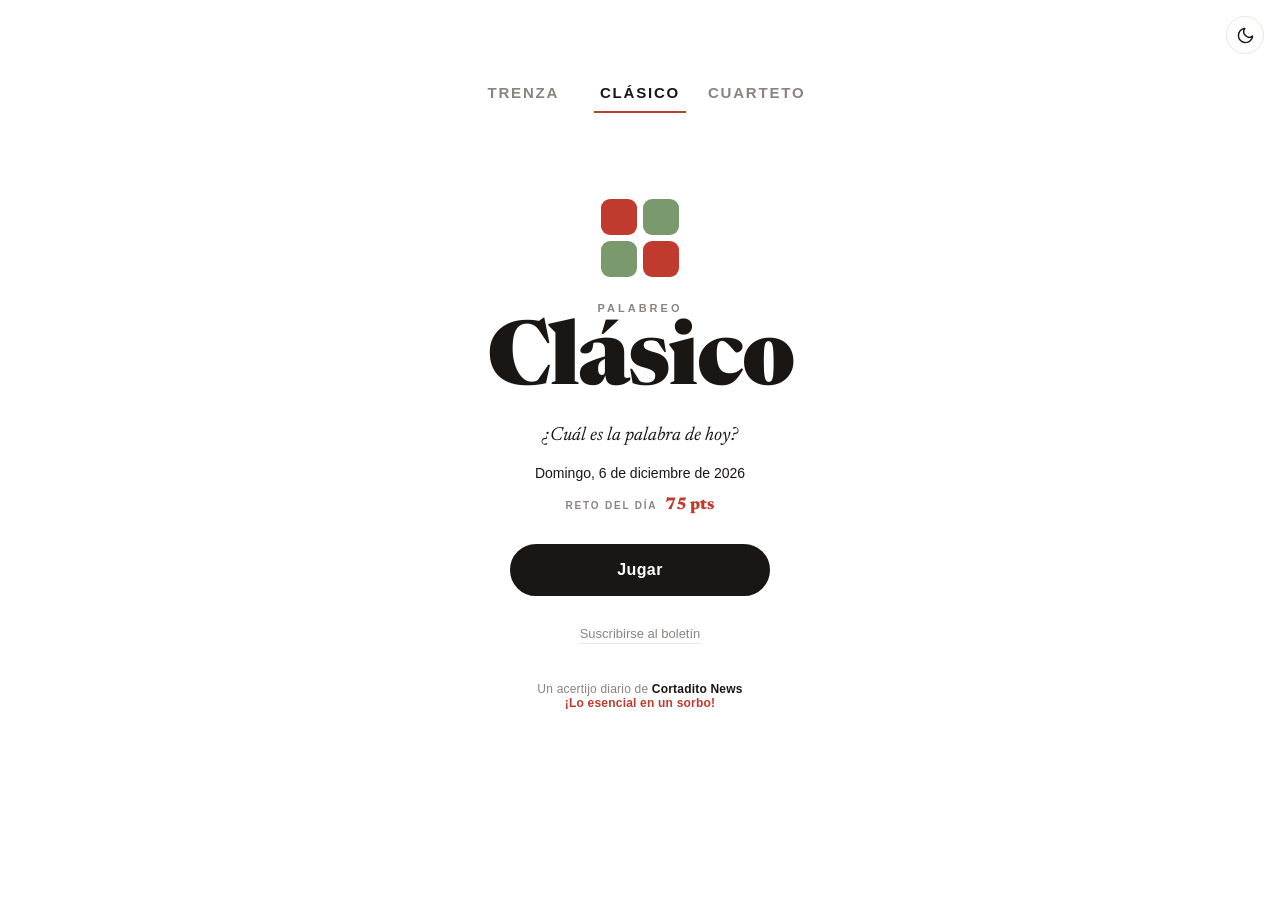
==== commit 7f7ab87e: "Deploy: 2026-07-23 23:00:48" ====
--- a/index.html
+++ b/index.html
@@ -933,7 +933,7 @@
 const VARIANTS = {
   clasico:{ label:'Clásico', ns:'cortadito-palabreo',      wordLen:6, rows:6, sols:SOLUTIONS, valid:VALID6,    solveBonus:{1:82,2:82,3:58,4:36,5:24,6:14}, retoMin:55, retoMax:80, tagline:'¿Cuál es la palabra de hoy?',  maestroNoun:'DÍA', hintMax:3, accent:'#C03A2E' },
   quordle:{ label:'Cuarteto', ns:'cortadito-palabreo-quordle', wordLen:5, rows:10, boards:4, sols:SOL_Q, valid:VALID5, solveBonus:{}, retoMin:55, retoMax:80, tagline:'Cuatro palabras a la vez.', maestroNoun:'CUARTETO', hintMax:6, accent:'#C0702E' },
-  waffle: { label:'Trenza',   ns:'cortadito-palabreo-waffle',  wordLen:5, rows:5, sols:[], valid:VALID5, solveBonus:{}, retoMin:85, retoMax:90, tagline:'Teje la trenza con intercambios.', maestroNoun:'TRENZA', hintMax:4, accent:'#C8A42E' }
+  waffle: { label:'Trenza',   ns:'cortadito-palabreo-waffle',  wordLen:5, rows:5, sols:[], valid:VALID5, solveBonus:{}, retoMin:85, retoMax:90, tagline:'Teje la trenza con intercambios.', maestroNoun:'TRENZA', hintMax:4, accent:'#C8952E' }
 };
 let currentVariant = 'clasico';
 const SAGE_GREEN='#7a9a6d';
@@ -1742,7 +1742,7 @@
 function launchConfetti(n){
   if(matchMedia('(prefers-reduced-motion: reduce)').matches) return;
   n=n||90;
-  const colors=['#C03A2E','#4f5bbf','#C8A42E','#5a7a3a','#c94f7c','#3fae8e'];
+  const colors=['#C03A2E','#4f5bbf','#C8952E','#5a7a3a','#c94f7c','#3fae8e'];
   const cv=document.createElement('canvas'); cv.className='confetti-box';
   const W=window.innerWidth, H=window.innerHeight, dpr=Math.min(2, window.devicePixelRatio||1);
   cv.width=W*dpr; cv.height=H*dpr; cv.style.width=W+'px'; cv.style.height=H+'px';
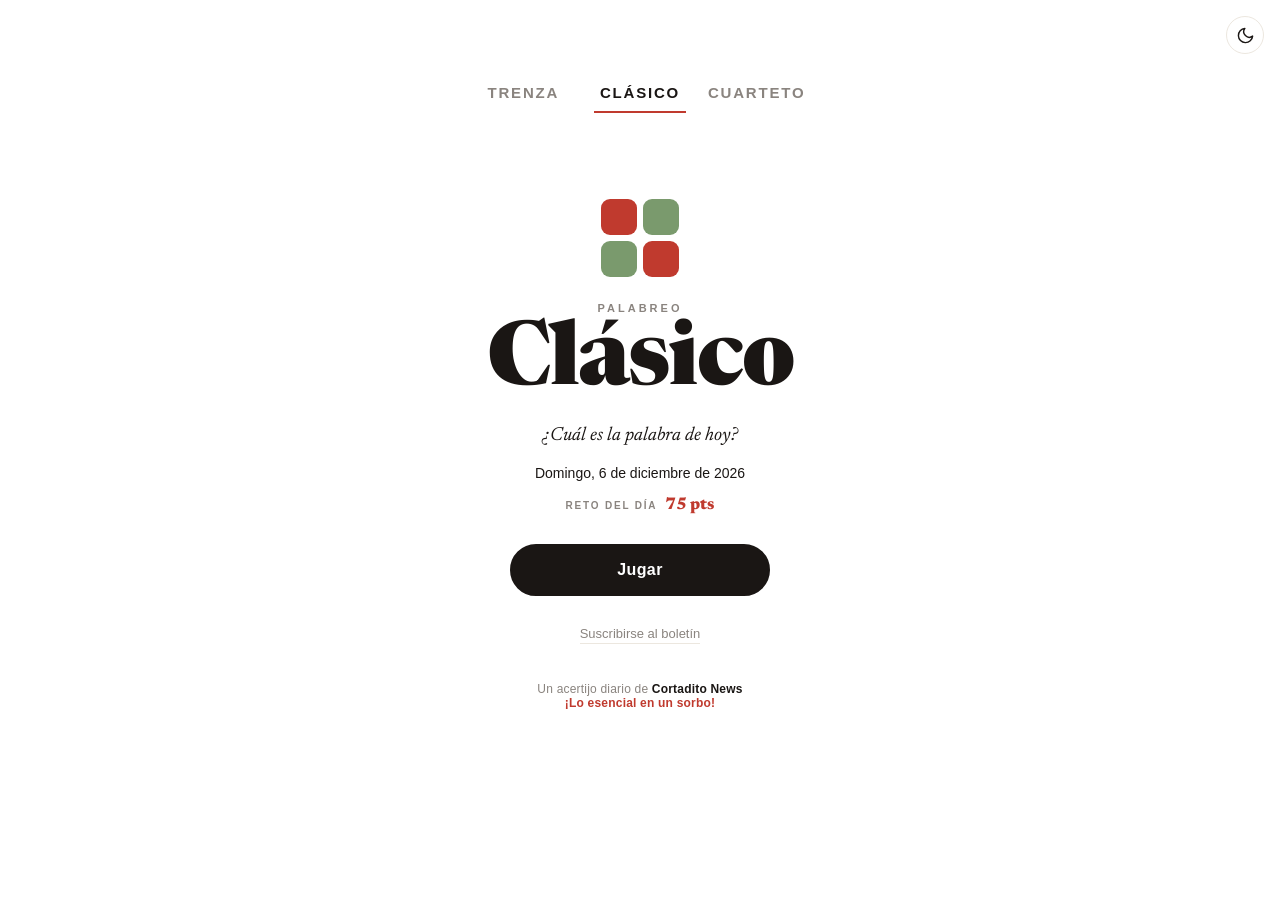
==== commit cdf329b2: "Deploy: 2026-07-23 23:07:25" ====
--- a/index.html
+++ b/index.html
@@ -932,8 +932,8 @@
 let VLABEL = 'Clásico';
 const VARIANTS = {
   clasico:{ label:'Clásico', ns:'cortadito-palabreo',      wordLen:6, rows:6, sols:SOLUTIONS, valid:VALID6,    solveBonus:{1:82,2:82,3:58,4:36,5:24,6:14}, retoMin:55, retoMax:80, tagline:'¿Cuál es la palabra de hoy?',  maestroNoun:'DÍA', hintMax:3, accent:'#C03A2E' },
-  quordle:{ label:'Cuarteto', ns:'cortadito-palabreo-quordle', wordLen:5, rows:10, boards:4, sols:SOL_Q, valid:VALID5, solveBonus:{}, retoMin:55, retoMax:80, tagline:'Cuatro palabras a la vez.', maestroNoun:'CUARTETO', hintMax:6, accent:'#C0702E' },
-  waffle: { label:'Trenza',   ns:'cortadito-palabreo-waffle',  wordLen:5, rows:5, sols:[], valid:VALID5, solveBonus:{}, retoMin:85, retoMax:90, tagline:'Teje la trenza con intercambios.', maestroNoun:'TRENZA', hintMax:4, accent:'#C8952E' }
+  quordle:{ label:'Cuarteto', ns:'cortadito-palabreo-quordle', wordLen:5, rows:10, boards:4, sols:SOL_Q, valid:VALID5, solveBonus:{}, retoMin:55, retoMax:80, tagline:'Cuatro palabras a la vez.', maestroNoun:'CUARTETO', hintMax:6, accent:'#d9633b' },
+  waffle: { label:'Trenza',   ns:'cortadito-palabreo-waffle',  wordLen:5, rows:5, sols:[], valid:VALID5, solveBonus:{}, retoMin:85, retoMax:90, tagline:'Teje la trenza con intercambios.', maestroNoun:'TRENZA', hintMax:4, accent:'#D99F3B' }
 };
 let currentVariant = 'clasico';
 const SAGE_GREEN='#7a9a6d';
@@ -1742,7 +1742,7 @@
 function launchConfetti(n){
   if(matchMedia('(prefers-reduced-motion: reduce)').matches) return;
   n=n||90;
-  const colors=['#C03A2E','#4f5bbf','#C8952E','#5a7a3a','#c94f7c','#3fae8e'];
+  const colors=['#C03A2E','#4f5bbf','#D99F3B','#5a7a3a','#c94f7c','#3fae8e'];
   const cv=document.createElement('canvas'); cv.className='confetti-box';
   const W=window.innerWidth, H=window.innerHeight, dpr=Math.min(2, window.devicePixelRatio||1);
   cv.width=W*dpr; cv.height=H*dpr; cv.style.width=W+'px'; cv.style.height=H+'px';
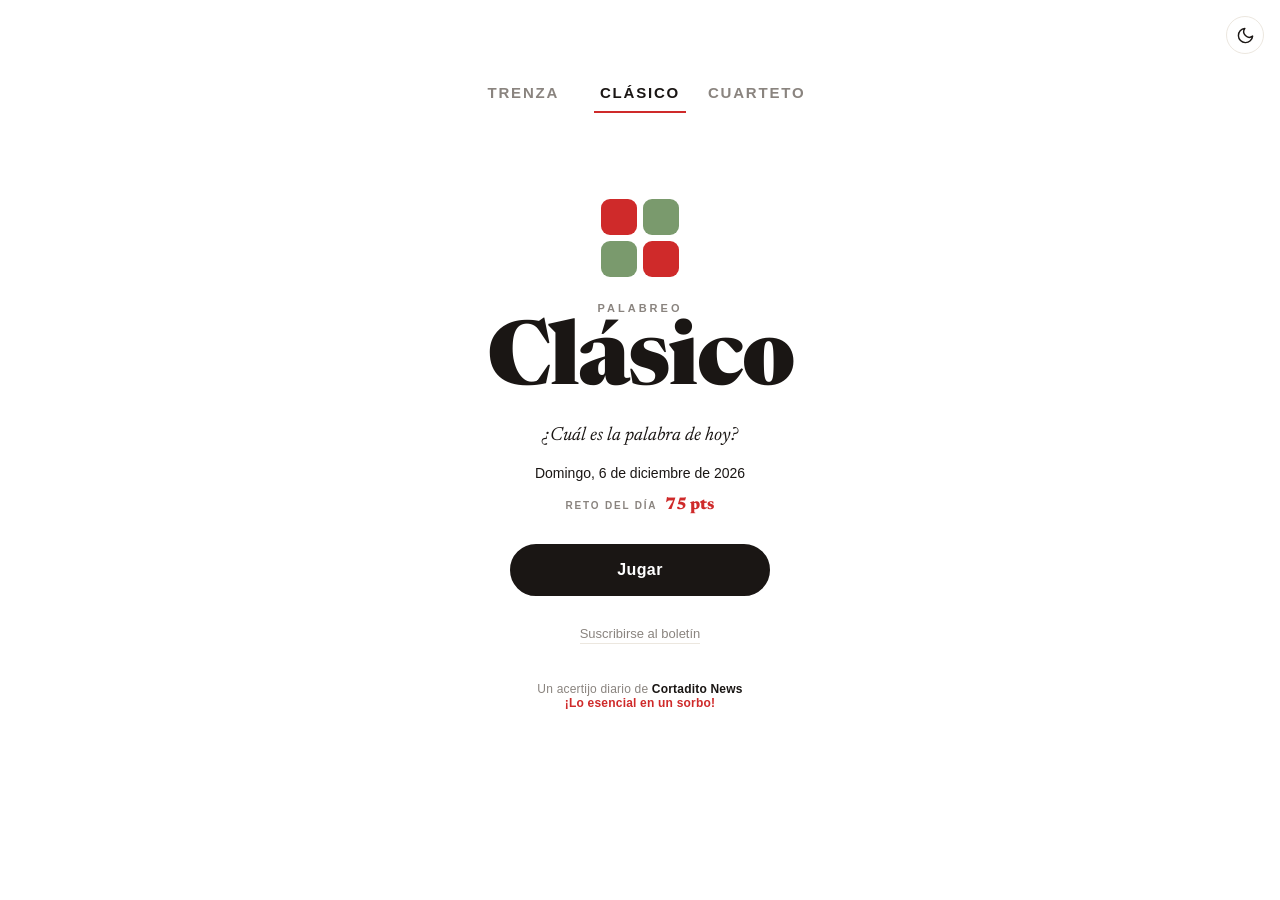
==== commit 329542e5: "Deploy: 2026-07-23 23:51:07" ====
--- a/index.html
+++ b/index.html
@@ -5,7 +5,7 @@
   ============================================================================
   6x6 daily word guess. Built on the Cortadito shared frame (header, rank bar,
   reto del día, celebrations, theme, share, storage safety) per
-  _kit/DESIGN-SYSTEM.md. Motif accent pair: RED (#C03A2E) + SAGE (#7a9a6d).
+  _kit/DESIGN-SYSTEM.md. Motif accent pair: RED (#CF2A2A) + SAGE (#7a9a6d).
 
   Scoring (Speed + letters, ascending):
     +5 per letter discovered in the correct spot (first time)
@@ -36,11 +36,11 @@
     --ink-soft:         #8a847f;
     --ink-line:         #ece7df;
     --ink-line-strong:  #c9c2b3;
-    --success:          #6b8e3d;   /* olive — "reto logrado / correct spot" */
-    --error:            #b03434;
+    --success:          #4F9E5F;   /* olive — "reto logrado / correct spot" */
+    --error:            #CF2A2A;
 
     /* ---- Motif accent pair: RED + SAGE ---- */
-    --accent:           #C03A2E;   /* plum — actions, rank bubble, reto, present letters */
+    --accent:           #CF2A2A;   /* plum — actions, rank bubble, reto, present letters */
     --accent-deep:      #9d3026;
     --accent-soft:      #f7e1dc;
     --accent-2:         #7a9a6d;   /* sage — secondary motif, quiet highlights */
@@ -931,7 +931,7 @@
 let VALID = VALID6;              // active validation set
 let VLABEL = 'Clásico';
 const VARIANTS = {
-  clasico:{ label:'Clásico', ns:'cortadito-palabreo',      wordLen:6, rows:6, sols:SOLUTIONS, valid:VALID6,    solveBonus:{1:82,2:82,3:58,4:36,5:24,6:14}, retoMin:55, retoMax:80, tagline:'¿Cuál es la palabra de hoy?',  maestroNoun:'DÍA', hintMax:3, accent:'#C03A2E' },
+  clasico:{ label:'Clásico', ns:'cortadito-palabreo',      wordLen:6, rows:6, sols:SOLUTIONS, valid:VALID6,    solveBonus:{1:82,2:82,3:58,4:36,5:24,6:14}, retoMin:55, retoMax:80, tagline:'¿Cuál es la palabra de hoy?',  maestroNoun:'DÍA', hintMax:3, accent:'#CF2A2A' },
   quordle:{ label:'Cuarteto', ns:'cortadito-palabreo-quordle', wordLen:5, rows:10, boards:4, sols:SOL_Q, valid:VALID5, solveBonus:{}, retoMin:55, retoMax:80, tagline:'Cuatro palabras a la vez.', maestroNoun:'CUARTETO', hintMax:6, accent:'#d9633b' },
   waffle: { label:'Trenza',   ns:'cortadito-palabreo-waffle',  wordLen:5, rows:5, sols:[], valid:VALID5, solveBonus:{}, retoMin:85, retoMax:90, tagline:'Teje la trenza con intercambios.', maestroNoun:'TRENZA', hintMax:4, accent:'#D99F3B' }
 };
@@ -942,7 +942,7 @@
 function _mix(a,b,t){const A=_rgb(a),B=_rgb(b);return _hex(A.map((x,i)=>x+(B[i]-x)*t));}
 function setColors(v){
   const c=VARIANTS[v]||VARIANTS.clasico; const dark=document.body.getAttribute('data-theme')==='black';
-  let a=c.accent||'#C03A2E', a2=SAGE_GREEN;
+  let a=c.accent||'#CF2A2A', a2=SAGE_GREEN;
   if(dark){ a=_mix(a,'#ffffff',0.22); a2=_mix(a2,'#ffffff',0.20); }
   const s=document.body.style;
   s.setProperty('--accent', a);
@@ -1742,7 +1742,7 @@
 function launchConfetti(n){
   if(matchMedia('(prefers-reduced-motion: reduce)').matches) return;
   n=n||90;
-  const colors=['#C03A2E','#4f5bbf','#D99F3B','#5a7a3a','#c94f7c','#3fae8e'];
+  const colors=['#CF2A2A','#4f5bbf','#D99F3B','#5a7a3a','#c94f7c','#3fae8e'];
   const cv=document.createElement('canvas'); cv.className='confetti-box';
   const W=window.innerWidth, H=window.innerHeight, dpr=Math.min(2, window.devicePixelRatio||1);
   cv.width=W*dpr; cv.height=H*dpr; cv.style.width=W+'px'; cv.style.height=H+'px';
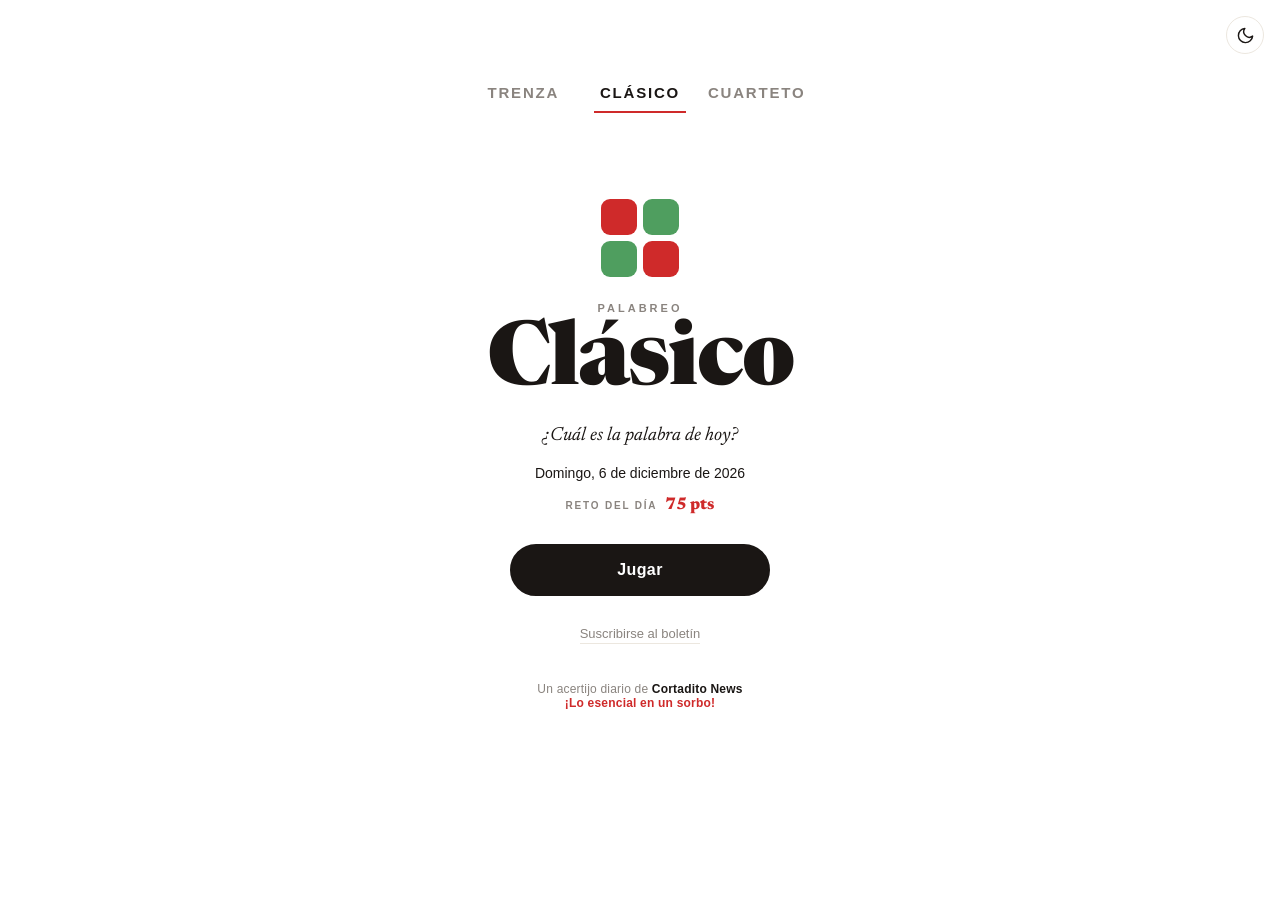
==== commit 95f3d590: "Deploy: 2026-07-24 00:08:11" ====
--- a/index.html
+++ b/index.html
@@ -5,7 +5,7 @@
   ============================================================================
   6x6 daily word guess. Built on the Cortadito shared frame (header, rank bar,
   reto del día, celebrations, theme, share, storage safety) per
-  _kit/DESIGN-SYSTEM.md. Motif accent pair: RED (#CF2A2A) + SAGE (#7a9a6d).
+  _kit/DESIGN-SYSTEM.md. Motif accent pair: RED (#CF2A2A) + SAGE (#4F9E5F).
 
   Scoring (Speed + letters, ascending):
     +5 per letter discovered in the correct spot (first time)
@@ -43,9 +43,9 @@
     --accent:           #CF2A2A;   /* plum — actions, rank bubble, reto, present letters */
     --accent-deep:      #9d3026;
     --accent-soft:      #f7e1dc;
-    --accent-2:         #7a9a6d;   /* sage — secondary motif, quiet highlights */
-    --accent-2-deep:    #5f7d54;
-    --accent-2-soft:    #e7eee1;
+    --accent-2:         #4F9E5F;   /* sage — secondary motif, quiet highlights */
+    --accent-2-deep:    #3F7E4C;
+    --accent-2-soft:    #EAF3EC;
 
     /* ---- Tile feedback ---- */
     --tile-correct:     var(--success);   /* right letter, right spot (green) */
@@ -73,9 +73,9 @@
     --accent:        #d9564a;
     --accent-deep:   #b34236;
     --accent-soft:   #3a1712;
-    --accent-2:      #9bbb8d;
-    --accent-2-deep: #76985f;
-    --accent-2-soft: #1b2117;
+    --accent-2:      #79B585;
+    --accent-2-deep: #619169;
+    --accent-2-soft: #152919;
     --success:       #86a85a;
     --tile-absent:   #4a443c;
     --tile-empty-bd: #3a342e;
@@ -936,7 +936,7 @@
   waffle: { label:'Trenza',   ns:'cortadito-palabreo-waffle',  wordLen:5, rows:5, sols:[], valid:VALID5, solveBonus:{}, retoMin:85, retoMax:90, tagline:'Teje la trenza con intercambios.', maestroNoun:'TRENZA', hintMax:4, accent:'#D99F3B' }
 };
 let currentVariant = 'clasico';
-const SAGE_GREEN='#7a9a6d';
+const SAGE_GREEN='#4F9E5F';
 function _rgb(c){c=c.replace('#','');return [parseInt(c.slice(0,2),16),parseInt(c.slice(2,4),16),parseInt(c.slice(4,6),16)];}
 function _hex(a){return '#'+a.map(x=>Math.max(0,Math.min(255,Math.round(x))).toString(16).padStart(2,'0')).join('');}
 function _mix(a,b,t){const A=_rgb(a),B=_rgb(b);return _hex(A.map((x,i)=>x+(B[i]-x)*t));}
@@ -1742,7 +1742,7 @@
 function launchConfetti(n){
   if(matchMedia('(prefers-reduced-motion: reduce)').matches) return;
   n=n||90;
-  const colors=['#CF2A2A','#4f5bbf','#D99F3B','#5a7a3a','#c94f7c','#3fae8e'];
+  const colors=['#CF2A2A','#4f5bbf','#D99F3B','#4F9E5F','#c94f7c','#3fae8e'];
   const cv=document.createElement('canvas'); cv.className='confetti-box';
   const W=window.innerWidth, H=window.innerHeight, dpr=Math.min(2, window.devicePixelRatio||1);
   cv.width=W*dpr; cv.height=H*dpr; cv.style.width=W+'px'; cv.style.height=H+'px';
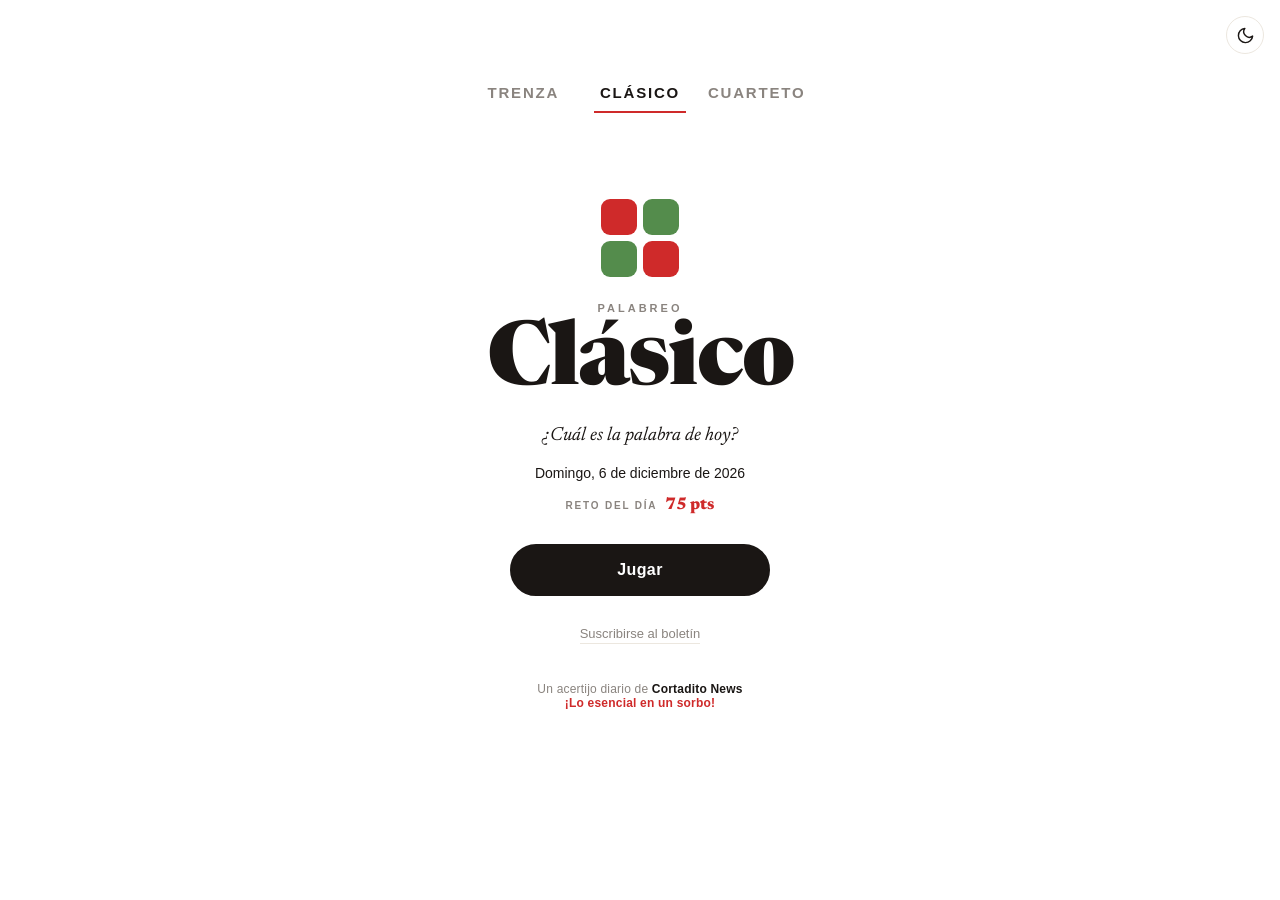
==== commit 2a8b1710: "Deploy: 2026-07-24 08:03:31" ====
--- a/index.html
+++ b/index.html
@@ -5,7 +5,7 @@
   ============================================================================
   6x6 daily word guess. Built on the Cortadito shared frame (header, rank bar,
   reto del día, celebrations, theme, share, storage safety) per
-  _kit/DESIGN-SYSTEM.md. Motif accent pair: RED (#CF2A2A) + SAGE (#4F9E5F).
+  _kit/DESIGN-SYSTEM.md. Motif accent pair: RED (#CF2A2A) + SAGE (#548C4C).
 
   Scoring (Speed + letters, ascending):
     +5 per letter discovered in the correct spot (first time)
@@ -36,16 +36,16 @@
     --ink-soft:         #8a847f;
     --ink-line:         #ece7df;
     --ink-line-strong:  #c9c2b3;
-    --success:          #4F9E5F;   /* olive — "reto logrado / correct spot" */
+    --success:          #548C4C;   /* olive — "reto logrado / correct spot" */
     --error:            #CF2A2A;
 
     /* ---- Motif accent pair: RED + SAGE ---- */
     --accent:           #CF2A2A;   /* plum — actions, rank bubble, reto, present letters */
     --accent-deep:      #9d3026;
     --accent-soft:      #f7e1dc;
-    --accent-2:         #4F9E5F;   /* sage — secondary motif, quiet highlights */
-    --accent-2-deep:    #3F7E4C;
-    --accent-2-soft:    #EAF3EC;
+    --accent-2:         #548C4C;   /* sage — secondary motif, quiet highlights */
+    --accent-2-deep:    #43703D;
+    --accent-2-soft:    #EAF1EA;
 
     /* ---- Tile feedback ---- */
     --tile-correct:     var(--success);   /* right letter, right spot (green) */
@@ -73,9 +73,9 @@
     --accent:        #d9564a;
     --accent-deep:   #b34236;
     --accent-soft:   #3a1712;
-    --accent-2:      #79B585;
-    --accent-2-deep: #619169;
-    --accent-2-soft: #152919;
+    --accent-2:      #7DA877;
+    --accent-2-deep: #64865F;
+    --accent-2-soft: #162414;
     --success:       #86a85a;
     --tile-absent:   #4a443c;
     --tile-empty-bd: #3a342e;
@@ -936,7 +936,7 @@
   waffle: { label:'Trenza',   ns:'cortadito-palabreo-waffle',  wordLen:5, rows:5, sols:[], valid:VALID5, solveBonus:{}, retoMin:85, retoMax:90, tagline:'Teje la trenza con intercambios.', maestroNoun:'TRENZA', hintMax:4, accent:'#D99F3B' }
 };
 let currentVariant = 'clasico';
-const SAGE_GREEN='#4F9E5F';
+const SAGE_GREEN='#548C4C';
 function _rgb(c){c=c.replace('#','');return [parseInt(c.slice(0,2),16),parseInt(c.slice(2,4),16),parseInt(c.slice(4,6),16)];}
 function _hex(a){return '#'+a.map(x=>Math.max(0,Math.min(255,Math.round(x))).toString(16).padStart(2,'0')).join('');}
 function _mix(a,b,t){const A=_rgb(a),B=_rgb(b);return _hex(A.map((x,i)=>x+(B[i]-x)*t));}
@@ -1742,7 +1742,7 @@
 function launchConfetti(n){
   if(matchMedia('(prefers-reduced-motion: reduce)').matches) return;
   n=n||90;
-  const colors=['#CF2A2A','#4f5bbf','#D99F3B','#4F9E5F','#c94f7c','#3fae8e'];
+  const colors=['#CF2A2A','#4f5bbf','#D99F3B','#548C4C','#c94f7c','#3fae8e'];
   const cv=document.createElement('canvas'); cv.className='confetti-box';
   const W=window.innerWidth, H=window.innerHeight, dpr=Math.min(2, window.devicePixelRatio||1);
   cv.width=W*dpr; cv.height=H*dpr; cv.style.width=W+'px'; cv.style.height=H+'px';
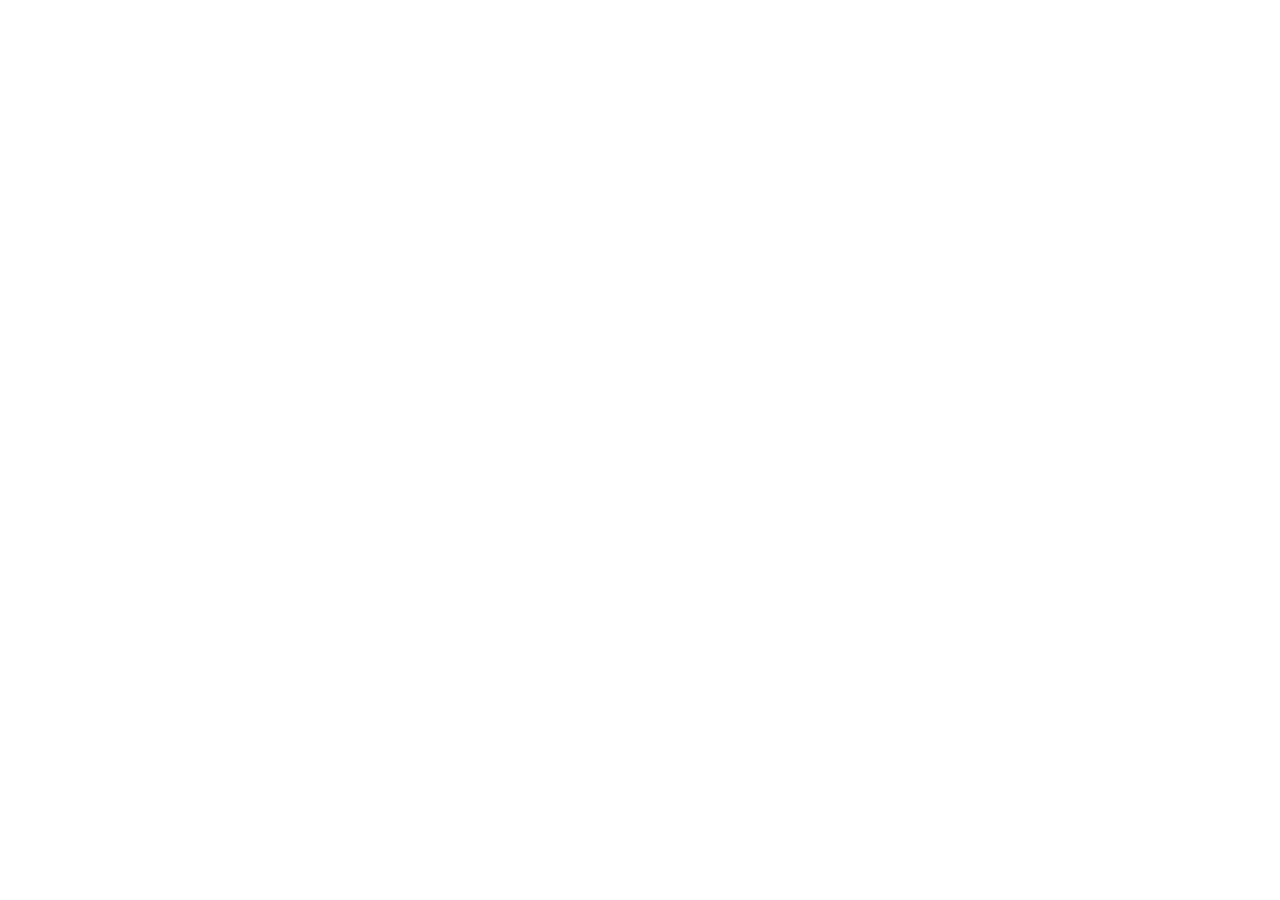
==== commit 61c63507: "Migrate to cortadito.games: serve at new domain, redirect old URL" ====
--- a/index.html
+++ b/index.html
@@ -1,2070 +1,12 @@
 <!DOCTYPE html>
-<!--
-  ============================================================================
-  CORTADITO GAMES — WORDLE (working name)
-  ============================================================================
-  6x6 daily word guess. Built on the Cortadito shared frame (header, rank bar,
-  reto del día, celebrations, theme, share, storage safety) per
-  _kit/DESIGN-SYSTEM.md. Motif accent pair: RED (#CF2A2A) + SAGE (#548C4C).
-
-  Scoring (Speed + letters, ascending):
-    +5 per letter discovered in the correct spot (first time)
-    +2 per letter discovered present-but-misplaced (first time)
-    + solve speed bonus by the row you solve on (row1 60 … row6 8)
-  ============================================================================
--->
-<html lang="es">
-<head>
-<meta charset="UTF-8">
-<meta name="viewport" content="width=device-width, initial-scale=1, viewport-fit=cover">
-<title>Palabreo · Cortadito News</title>
-<meta name="description" content="Un acertijo diario de Cortadito News. Adivina la palabra de seis letras en seis intentos.">
-<link rel="preconnect" href="https://fonts.googleapis.com">
-<link rel="preconnect" href="https://fonts.gstatic.com" crossorigin>
-<link href="https://fonts.googleapis.com/css2?family=DM+Serif+Display:ital@0;1&family=Newsreader:ital,wght@0,400..800;1,400..800&display=swap" rel="stylesheet">
-<style>
-  /* Disable mobile double-tap-to-zoom everywhere (keeps pinch-zoom for
-     accessibility). Lowest specificity, so per-element touch-action rules
-     like 'touch-action: none' on drag areas still win. */
-  * { touch-action: manipulation; }
-
-  :root {
-    /* ---- Universal neutrals — shared across every Cortadito game ---- */
-    --bg:               #ffffff;
-    --paper:            #fbfaf6;
-    --ink:              #1a1614;
-    --ink-soft:         #8a847f;
-    --ink-line:         #ece7df;
-    --ink-line-strong:  #c9c2b3;
-    --success:          #548C4C;   /* olive — "reto logrado / correct spot" */
-    --error:            #CF2A2A;
-
-    /* ---- Motif accent pair: RED + SAGE ---- */
-    --accent:           #CF2A2A;   /* plum — actions, rank bubble, reto, present letters */
-    --accent-deep:      #9d3026;
-    --accent-soft:      #f7e1dc;
-    --accent-2:         #548C4C;   /* sage — secondary motif, quiet highlights */
-    --accent-2-deep:    #43703D;
-    --accent-2-soft:    #EAF1EA;
-
-    /* ---- Tile feedback ---- */
-    --tile-correct:     var(--success);   /* right letter, right spot (green) */
-    --tile-present:     var(--accent);     /* right letter, wrong spot (plum) */
-    --tile-absent:      #a39b90;           /* not in the word (warm gray) */
-    --tile-empty-bd:    #d6d0c6;           /* empty tile border */
-    --key-action:       #544f49;           /* enter/erase keys — neutral, not a letter state */
-
-    /* ---- Type ---- */
-    --font-display: 'Newsreader', 'DM Serif Display', Georgia, serif;
-    --font-ui:      'Helvetica Neue', Helvetica, Arial, sans-serif;
-
-    /* ---- Layout (fixed numbers — DESIGN-SYSTEM.md §2) ---- */
-    --header-h: 56px;
-    --rank-top: 66px;
-  }
-  /* Dark theme — lift neutrals + accents one step. */
-  body[data-theme="black"] {
-    --bg:        #0e0c0a;
-    --paper:     #1a1614;
-    --ink:       #f3eee4;
-    --ink-soft:  #8a8278;
-    --ink-line:  #2a2420;
-    --ink-line-strong:#4a4138;
-    --accent:        #d9564a;
-    --accent-deep:   #b34236;
-    --accent-soft:   #3a1712;
-    --accent-2:      #7DA877;
-    --accent-2-deep: #64865F;
-    --accent-2-soft: #162414;
-    --success:       #86a85a;
-    --tile-absent:   #4a443c;
-    --tile-empty-bd: #3a342e;
-    --key-action:    #837c72;
-  }
-
-  * { box-sizing: border-box; }
-  html { height: 100%; overflow: hidden; overscroll-behavior: contain; background: var(--bg); touch-action: manipulation; }
-  body {
-    margin: 0; min-height: 100%;
-    background: var(--bg); color: var(--ink);
-    font-family: var(--font-ui);
-    -webkit-text-size-adjust: 100%; touch-action: manipulation;
-    opacity: 0; transition: opacity .2s ease;
-  }
-  body.ready { opacity: 1; }
-  body.game-active { height: 100dvh; overflow: hidden; overscroll-behavior: contain; }
-
-  /* ============================ HEADER ============================ */
-  .page-header {
-    position: fixed; top: 0; left: 0; right: 0; z-index: 40;
-    height: var(--header-h);
-    display: flex; align-items: center; justify-content: space-between; gap: 24px;
-    padding: 0 18px; background: var(--bg);
-    border-bottom: 1px solid var(--ink-line);
-  }
-  .title-block { display: flex; align-items: center; gap: 12px; min-width: 0; }
-  .page-logo { width: 28px; height: 28px; flex: none; }
-  .wordmark {
-    margin: 0; font-family: var(--font-display); font-weight: 800;
-    font-size: clamp(34px, 5.4vw, 52px); letter-spacing: -1.2px;
-    color: var(--ink); line-height: 0.95; white-space: nowrap;
-  }
-  .wordmark .dot { color: var(--accent); }
-  .header-nav { display: flex; align-items: center; gap: 22px; font-weight: 500; flex-shrink: 0; }
-  .header-home {
-    width: 32px; height: 32px; border-radius: 50%; flex: none;
-    border: 1px solid var(--ink-line); background: transparent; color: var(--ink); cursor: pointer;
-    display: inline-flex; align-items: center; justify-content: center;
-    touch-action: manipulation; user-select: none; -webkit-touch-callout: none;
-  }
-  .header-home svg { width: 17px; height: 17px; }
-  .header-nav a {
-    font-size: 14px; font-weight: 500; color: var(--ink); text-decoration: none; cursor: pointer;
-    white-space: nowrap;
-  }
-  .header-nav a.nav-rules { color: var(--accent); }
-  /* hamburger "more" button + dropdown (matches Racimo) */
-  .more {
-    width: 36px; height: 36px; border-radius: 50%; background: transparent; border: none;
-    padding: 0; color: var(--ink); cursor: pointer; flex: none;
-    display: inline-flex; align-items: center; justify-content: center; touch-action: manipulation;
-  }
-  .more svg, .more * { pointer-events: none; }
-  .nav-more-wrap { position: relative; display: inline-block; }
-  .more-menu {
-    position: absolute; top: 100%; right: 0; margin-top: 8px; z-index: 1000;
-    background: var(--paper); border: 1.5px solid var(--ink-line); border-radius: 12px;
-    padding: 6px; min-width: 240px; display: none; flex-direction: column;
-    box-shadow: 0 14px 44px rgba(0,0,0,.20), 0 4px 12px rgba(0,0,0,.08);
-  }
-  .more-menu.open { display: flex; }
-  .more-item {
-    padding: 10px 14px; text-decoration: none; color: var(--ink); border-radius: 8px;
-    font-size: 14px; font-weight: 500; cursor: pointer;
-    display: flex; align-items: center; justify-content: space-between;
-  }
-  .more-item.more-item-cta {
-    color: var(--accent); font-weight: 700; border-top: 1px solid var(--ink-line);
-    border-radius: 0 0 8px 8px; margin-top: 4px; padding-top: 12px;
-  }
-  .more-theme-name { color: var(--ink-soft); font-size: 12px; font-weight: 400; text-transform: capitalize; }
-  @media (hover: hover) {
-    .more-item:hover { background: var(--accent-soft); }
-    .header-home:hover { border-color: var(--ink-soft); }
-    .more:hover { background: var(--paper); }
-    .header-nav a:hover { color: var(--accent); }
-  }
-  @media (max-width: 560px) { body.game-active .wordmark { display: none; } }
-  @media (max-width: 600px) {
-    .header-nav { gap: 16px; }
-    .header-nav a { font-size: 13px; }
-  }
-  @media (max-width: 420px) {
-    .header-nav { gap: 10px; }
-    .header-nav a { font-size: 12px; }
-    .header-home { width: 30px; height: 30px; }
-  }
-  @media (max-width: 340px) {
-    .header-nav { gap: 7px; }
-    .header-nav a { font-size: 11.5px; }
-    .header-home { width: 28px; height: 28px; }
-  }
-
-  main {
-    padding-top: var(--rank-top); padding-bottom: 6px;
-    max-width: 720px; margin: 0 auto; min-height: 100dvh;
-    display: flex; flex-direction: column;
-  }
-  .rank-bar, .board-wrap, .keyboard { flex: none; }
-  /* Board sits between two spacers, but the TOP spacer is lighter than the bottom
-     one so the whole stack rides slightly HIGHER (more breathing room below the
-     rank bar). The feedback toast overlays the board (see .board-wrap) instead of
-     taking its own row, so tall modes like Cuarteto don't feel cramped. */
-  .top-spacer    { flex: 0.55 1 0; min-height: 0; }
-  .board-spacer  { flex: 1 1 0; min-height: 0; display: flex; align-items: center; justify-content: center; }
-  /* board + feedback overlay share one positioned box; the toast floats centered over the board */
-  .board-wrap { position: relative; display: flex; justify-content: center; }
-
-  /* ============================ RANK BAR ============================ */
-  .rank-bar {
-    display: flex; align-items: center; gap: 10px;
-    padding: 8px 0; margin: 0 auto; width: min(94vw, 400px);   /* STANDARD (2026-07-09): matches the shared Cascada/Racimo play-column width (min(94vw,400px)) and 8px vertical padding */
-    cursor: pointer; user-select: none;
-  }
-  .rank-label {
-    font-family: var(--font-ui); font-size: 11px; text-transform: uppercase;
-    letter-spacing: 1.8px; font-weight: 700; color: var(--ink);
-    white-space: nowrap; min-width: 88px; flex-shrink: 0;
-  }
-  .rank-label.at-maestro { color: var(--accent); }
-  .rank-track { position: relative; flex: 1; height: 22px; }
-  .rank-track-line {
-    position: absolute; top: 50%; left: 0; right: 0; height: 3px;
-    transform: translateY(-50%); background: var(--ink-line); border-radius: 2px; z-index: 0;
-  }
-  .rank-track-fill {
-    position: absolute; top: 50%; left: 0; width: 0; height: 3px;
-    transform: translateY(-50%); background: var(--accent); border-radius: 2px;
-    z-index: 1; transition: width .3s ease;
-  }
-  .rank-dot {
-    position: absolute; top: 50%; transform: translateY(-50%);
-    width: 6px; height: 6px; border-radius: 50%; background: var(--ink-soft); z-index: 3;
-  }
-  .rank-dot.passed { background: var(--ink); }
-  .rank-dot.current {
-    width: 24px; height: 24px; background: var(--accent);
-    color: #fff; font-family: var(--font-ui); font-size: 11px; font-weight: 700;
-    display: flex; align-items: center; justify-content: center;
-    box-shadow: 0 1px 3px rgba(0,0,0,.2);
-  }
-  .rank-marker {
-    position: absolute; top: 50%; transform: translate(-50%, -50%);
-    width: 3px; height: 26px; border-radius: 2px;
-    background: var(--accent); opacity: .95; z-index: 2;
-  }
-  .rank-marker.done { background: var(--success); }
-  .rank-chev { color: var(--ink); font-size: 12px; flex-shrink: 0; }
-
-  /* ============================ BUTTONS ============================ */
-  button.btn {
-    background: var(--bg); border: 1px solid var(--ink-line); color: var(--ink);
-    padding: 14px 30px; font-size: 16px; font-weight: 500;
-    border-radius: 999px; cursor: pointer; font-family: var(--font-ui);
-    transition: border-color .15s, color .15s, transform .08s, background .15s;
-    min-width: 120px;
-    touch-action: manipulation; user-select: none; -webkit-touch-callout: none;
-    -webkit-tap-highlight-color: transparent;
-  }
-  @media (hover: hover) { button.btn:hover { border-color: var(--ink); } }
-  button.btn:active { transform: scale(.96); background: var(--paper); }
-  button.btn.primary { font-weight: 600; background: var(--accent); border-color: var(--accent); color: #fff; }
-  @media (hover: hover) { button.btn.primary:hover { border-color: var(--accent); filter: brightness(.94); } }
-
-  /* ============================ MODALS ============================ */
-  .modal-overlay {
-    position: fixed; top: var(--header-h); left: 0; right: 0; bottom: 0; z-index: 60;   /* start below the fixed header so the menu bar stays lit while a panel is open (Racimo/Sudoku standard) */
-    background: rgba(20,18,14,.55);
-    display: none; align-items: flex-start; justify-content: center;
-    padding: 24px 16px 40px; overflow: auto; overscroll-behavior: contain;
-  }
-  body[data-theme="black"] .modal-overlay { background: rgba(0,0,0,.78); }
-  .modal-overlay.open { display: flex; }
-  .modal {
-    position: relative; width: 100%; max-width: 560px; max-height: 85vh;
-    overflow: auto; overscroll-behavior: contain;
-    background: var(--paper); border: 1.5px solid var(--ink-line);
-    border-radius: 16px; padding: 28px 32px;
-    box-shadow: 0 16px 50px rgba(0,0,0,.18);
-  }
-  .modal h2 { font-family: var(--font-display); font-size: 28px; margin: 0 0 10px; }
-  .modal h3 { font-family: var(--font-ui); font-size: 13px; font-weight: 800; text-transform: uppercase; letter-spacing: 1.2px; color: var(--ink); margin: 22px 0 8px; }
-  .modal p { color: var(--ink); line-height: 1.55; }
-  .modal .muted { color: var(--ink-soft); font-size: 14px; }
-  .modal-close {
-    position: absolute; top: 14px; right: 14px;
-    width: 36px; height: 36px;
-    border: none; background: transparent; color: var(--ink-soft);
-    font-size: 22px; cursor: pointer; line-height: 1; touch-action: manipulation;
-  }
-  /* mini tiles used inside the rules legend */
-  .legend-row { display: flex; align-items: center; gap: 12px; margin: 12px 0; }
-  .legend-tiles { display: flex; gap: 4px; flex: none; }
-  .mini-tile {
-    width: 30px; height: 30px; border-radius: 5px; color: #fff;
-    display: flex; align-items: center; justify-content: center;
-    font-weight: 700; font-size: 15px; font-family: var(--font-ui);
-    border: 2px solid var(--tile-empty-bd); background: transparent; color: var(--ink);
-  }
-  .mini-tile.correct { background: var(--tile-correct); border-color: var(--tile-correct); color:#fff; }
-  .mini-tile.present { background: var(--tile-present); border-color: var(--tile-present); color:#fff; }
-  .mini-tile.absent  { background: var(--tile-absent);  border-color: var(--tile-absent);  color:#fff; }
-  .legend-row .txt { font-size: 14px; color: var(--ink); }
-  /* Rangos list */
-  .rank-row {
-    display: flex; justify-content: space-between; padding: 8px 10px;
-    border-bottom: 1px solid var(--ink-line); font-size: 14px;
-  }
-  .rank-row.current { background: var(--accent); color: #fff; border-radius: 6px; }
-  .rank-row.is-top .name { color: var(--accent); font-weight: 700; }
-  .rank-row.current.is-top .name { color: #fff; }
-  /* Stats */
-  .stat-grid { display: flex; gap: 8px; text-align: center; margin: 10px 0 4px; }
-  /* Estadísticas — Racimo-style sections + stat cards */
-  #stats-modal h3 { margin: 22px 0 12px; padding-top: 18px; border-top: 1px solid var(--ink-line);
-    font-size: 11px; font-weight: 800; color: var(--ink); text-transform: uppercase; letter-spacing: 2px;
-    display: flex; align-items: center; gap: 10px; }
-  #stats-modal h3::before { content: ""; width: 6px; height: 6px; background: var(--accent); border-radius: 50%; flex-shrink: 0; }
-  #stats-modal h3:first-of-type { margin-top: 8px; padding-top: 0; border-top: none; }
-  #stats-modal .stats-row { display: flex; gap: 32px; flex-wrap: wrap; align-items: baseline; margin: 2px 0 0; }
-  #stats-modal .stats-grid { display: grid; grid-template-columns: repeat(auto-fit, minmax(120px, 1fr)); gap: 16px 28px; margin: 2px 0 0; }
-  #stats-modal .stat-value { font-family: var(--font-display); font-size: 28px; font-weight: 800; letter-spacing: -0.5px; color: var(--ink); line-height: 1; }
-  #stats-modal .stat-value.accent { color: var(--accent); }
-  #stats-modal .stat-label { font-size: 11px; font-weight: 600; letter-spacing: 1.4px; text-transform: uppercase; color: var(--ink-soft); margin-top: 6px; }
-  .stat-cell { flex: 1; }
-  .stat-cell .n { font-family: var(--font-display); font-size: 30px; color: var(--ink); line-height: 1; }
-  .stat-cell .l { font-size: 11px; color: var(--ink-soft); margin-top: 4px; }
-  .dist-row { display: flex; align-items: center; gap: 8px; margin: 5px 0; font-size: 13px; }
-  .dist-row .k { width: 14px; color: var(--ink-soft); text-align: right; }
-  .dist-bar { background: var(--ink-line); border-radius: 4px; height: 20px; min-width: 24px;
-    display: flex; align-items: center; justify-content: flex-end; padding: 0 8px; color: var(--ink);
-    font-weight: 700; font-size: 12px; }
-  .dist-bar.hot { background: var(--accent); color: #fff; }
-  #stats-modal .stats-rank-row { display: flex; align-items: center; gap: 12px; font-size: 13px; margin-bottom: 4px; }
-  #stats-modal .stats-rank-row .name { width: 78px; color: var(--ink); flex-shrink: 0; }
-  #stats-modal .stats-rank-row .bar { flex: 1; height: 22px; background: var(--ink-line); border-radius: 6px; overflow: hidden; }
-  #stats-modal .stats-rank-row .bar-fill { display: block; height: 100%; background: var(--accent); border-radius: 6px; min-width: 0; transition: width .4s ease; }
-  #stats-modal .stats-rank-row .count { width: 56px; text-align: right; color: var(--ink); font-feature-settings: "tnum"; flex-shrink: 0; font-size: 12px; }
-  #stats-modal .stats-rank-row .count .pct { color: var(--ink-soft); }
-  #stats-modal .stats-rank-row.empty .name, #stats-modal .stats-rank-row.empty .count { opacity: .5; }
-  #stats-modal .stats-note { margin: -2px 0 10px; font-size: 12px; color: var(--ink-soft); font-style: italic; }
-  #stats-modal .stats-footer { margin: 22px 0 0; font-size: 12px; color: var(--ink-soft); font-style: italic; }
-  #stats-modal .stats-footer strong { color: var(--accent); font-weight: 700; }
-  /* Archive — month calendar (matches Racimo) */
-  .archive-cal { max-width: 320px; margin: 8px auto 0; }
-  .cal-head { display: flex; align-items: center; gap: 8px; padding: 4px 4px 12px; }
-  .cal-title { font-family: var(--font-display); font-weight: 700; font-size: 16px; color: var(--ink); text-transform: capitalize; flex: 1; text-align: center; }
-  .cal-nav { width: 32px; height: 32px; flex: none; border-radius: 50%; border: 1px solid var(--ink-line); background: var(--bg); color: var(--ink); font-size: 17px; line-height: 1; cursor: pointer; display: flex; align-items: center; justify-content: center; }
-  .cal-nav[disabled] { opacity: .3; cursor: default; }
-  .cal-grid { display: grid; grid-template-columns: repeat(7, 1fr); gap: 4px; padding: 0 2px 4px; }
-  .cal-dow { text-align: center; font-size: 11px; font-weight: 700; letter-spacing: .4px; color: var(--ink-soft); padding-bottom: 2px; }
-  .cal-day { height: 40px; display: flex; align-items: center; justify-content: center; font-size: 14px; border-radius: 9px; color: var(--ink); cursor: pointer; font-family: var(--font-ui); }
-  .cal-day.blank { visibility: hidden; }
-  .cal-day.disabled { color: var(--ink-soft); opacity: .3; cursor: default; }
-  .cal-day.today { font-weight: 800; box-shadow: inset 0 0 0 1.5px var(--ink-line); }
-  .cal-day.current { background: var(--accent); color: #fff; font-weight: 700; }
-  .cal-day.played:not(.current) { color: var(--success); font-weight: 700; }
-  .cal-day:not(.disabled):not(.current):active { background: var(--accent-soft); }
-  @media (hover: hover) { .cal-day:not(.disabled):not(.current):hover { background: var(--accent-soft); } }
-
-  /* ===================== CELEBRATION MODALS ===================== */
-  /* celebration confetti (self-contained, no libs) */
-  .confetti-box { position: fixed; inset: 0; pointer-events: none; z-index: 9500; overflow: hidden; }
-  .confetti { position: absolute; top: -18px; width: 8px; height: 13px; opacity: .95; border-radius: 1px;
-    animation-name: conffall; animation-timing-function: cubic-bezier(.22,.6,.5,1); animation-fill-mode: forwards; }
-  @keyframes conffall { from { transform: translate3d(0,-20px,0) rotateZ(0deg); opacity: 1; }
-    to { transform: translate3d(var(--sway,0px),106vh,0) rotateZ(760deg); opacity: .85; } }
-  @media (prefers-reduced-motion: reduce) { .confetti { display: none; } }
-  .goal-panel {
-    position: fixed; inset: 0; z-index: 70; display: none;
-    align-items: center; justify-content: center; padding: 24px;
-    background: rgba(20,18,14,.5);
-  }
-  .goal-panel.open { display: flex; }
-  .goal-card {
-    background: #ffffff; color: #1a1614;
-    border-radius: 20px; padding: 36px 32px 28px; max-width: 380px; width: 100%;
-    text-align: center; box-shadow: 0 20px 60px rgba(0,0,0,.25);
-  }
-  .goal-card { position: relative; }
-  .goal-emoji { display: block; width: 80px; height: 80px; margin: 0 auto 12px; background-color: var(--accent);
-    -webkit-mask: url('[data-uri]') center/contain no-repeat;
-    mask: url('[data-uri]') center/contain no-repeat; }
-  .goal-headline { font-family: var(--font-display); font-size: 38px; font-weight: 800; letter-spacing: -0.5px; line-height: 1; color: var(--accent); margin: 0 0 6px; }
-  .goal-subhead { margin: 0 0 14px; font-size: 17px; font-weight: 600; color: #1a1614; }
-  /* result panel: reto status on its own line, then points + rank grouped and highlighted */
-  .goal-reto { font-size: 14px; font-weight: 600; color: var(--ink-soft); margin: 0 0 5px; }
-  .goal-scoreline { font-size: 21px; font-weight: 800; color: #1a1614; letter-spacing: -.2px; margin: 0 0 6px; }
-  .goal-scoreline b { color: var(--accent); }
-  .goal-tail { font-size: 14px; font-weight: 600; color: #1a1614; margin: 0 0 12px; }
-  .goal-body { font-size: 14.5px; color: #6b6660; line-height: 1.55; margin: 0 auto 22px; max-width: 340px; }
-  .goal-close { position: absolute; top: 14px; right: 14px; width: 36px; height: 36px;
-    border: none; background: transparent; color: var(--ink-soft); font-size: 22px; line-height: 1; cursor: pointer; }
-  .goal-actions { display: flex; gap: 10px; justify-content: center; }
-
-  /* ============================ LANDING ============================ */
-  .landing {
-    position: fixed; inset: 0; z-index: 50; background: var(--bg);
-    display: flex; flex-direction: column; align-items: center; justify-content: center;
-    text-align: center; padding: 24px; gap: 16px;
-  }
-  body.game-active .landing { display: none; }
-  .landing .logo-lg { width: 96px; height: 96px; margin-bottom: 0; }
-  .landing .name-block { display: flex; flex-direction: column; align-items: center; gap: 3px; }
-  .landing-eyebrow {
-    font-family: var(--font-ui); font-size: 11px; font-weight: 700;
-    letter-spacing: 3px; text-transform: uppercase; color: var(--ink-soft); margin: 0 0 2px;
-  }
-  .landing h1 {
-    font-family: var(--font-display); font-weight: 800;
-    font-size: clamp(56px, 12vw, 88px); letter-spacing: -2px;
-    line-height: 1; margin: 0; color: var(--ink);
-  }
-  .landing .tagline {
-    font-family: var(--font-display); font-style: italic; font-weight: 400;
-    font-size: 19px; color: var(--ink); max-width: 320px; line-height: 1.35;
-    margin: 0;
-  }
-  .landing-tabs { position: absolute; top: 76px; left: 0; right: 0; width: min(350px, 92vw); margin: 0 auto; display: grid; grid-template-columns: 1fr 1fr 1fr; }
-  .landing-tab { background: none; border: none; padding: 8px 6px 11px; justify-self: center; text-align: center;
-    font-family: var(--font-ui); font-size: 15px; font-weight: 700; letter-spacing: 1.8px; text-transform: uppercase;
-    color: var(--ink-soft); cursor: pointer; position: relative; transition: color .15s; }
-  @media (max-width: 360px) { .landing-tab { font-size: 13px; letter-spacing: 1.2px; } }
-  .landing-tab.active { color: var(--ink); }
-  .landing-tab.active::after { content: ''; position: absolute; left: 0; right: 0; bottom: -1px; height: 2.5px; background: var(--accent); }
-  .landing-tab.is-soon { opacity: .4; cursor: default; letter-spacing: 1.6px; }
-  @keyframes tab-hint { 0%,100%{ color: var(--ink-soft); } 50%{ color: var(--ink); } }
-  @media (prefers-reduced-motion: no-preference) {
-    .landing-tab:not(.active):not(.is-soon) { animation: tab-hint 2.4s ease-in-out infinite; }
-  }
-  .landing .date { color: var(--ink); font-size: 14px; margin: 0; font-feature-settings: "tnum"; }
-  .landing .reto { margin: 0; display: inline-flex; align-items: baseline; gap: 8px; }
-  .landing .reto .lbl { text-transform: uppercase; letter-spacing: 1.8px; font-size: 10px; font-weight: 700; color: var(--ink-soft); }
-  .landing .reto .val { font-family: var(--font-display); font-weight: 800; font-size: 17px; color: var(--accent); }
-  .landing .play {
-    margin-top: 14px; background: var(--ink); color: var(--bg);
-    border: 2px solid var(--ink); border-radius: 999px;
-    padding: 15px 24px; width: 260px; max-width: 100%;
-    font-family: var(--font-ui); font-weight: 700; font-size: 16px; letter-spacing: .4px;
-    cursor: pointer; transition: background .15s, color .15s, transform .1s;
-    touch-action: manipulation; user-select: none; -webkit-touch-callout: none; -webkit-tap-highlight-color: transparent;
-  }
-  @media (hover: hover) { .landing .play:hover { background: var(--accent); border-color: var(--accent); color: #fff; } }
-  .landing .play:active { transform: scale(.98); }
-  .landing .sub-link {
-    font-size: 13px; color: var(--ink-soft); cursor: pointer; margin-top: 14px;
-    border-bottom: 1px solid var(--ink-line); padding-bottom: 2px; text-decoration: none;
-  }
-  @media (hover: hover) { .landing .sub-link:hover { color: var(--accent); border-color: var(--accent); } }
-  .landing .credit { font-size: 12px; color: var(--ink-soft); margin-top: 22px; max-width: 340px; letter-spacing: .2px; }
-  .landing .credit strong { color: var(--ink); font-weight: 700; }
-  .landing .credit .slogan { color: var(--accent); font-weight: 700; }
-  .landing .theme-toggle {
-    position: absolute; top: 16px; right: 16px;
-    width: 38px; height: 38px; border-radius: 50%;
-    border: 1px solid var(--ink-line); background: transparent; color: var(--ink);
-    cursor: pointer; display: inline-flex; align-items: center; justify-content: center;
-  }
-  .landing .theme-toggle svg { width: 19px; height: 19px; }
-
-  /* ============================ BOARD ============================ */
-  .word-feedback {
-    position: absolute; top: 50%; left: 50%; transform: translate(-50%, -50%); z-index: 30;
-    font-family: var(--font-ui); font-size: 17px; font-weight: 800;
-    background: var(--ink); color: var(--bg); padding: 7px 16px; border-radius: 8px;
-    opacity: 0; transition: opacity .18s; white-space: nowrap; pointer-events: none;
-    box-shadow: 0 6px 20px rgba(0,0,0,.22);
-  }
-  .word-feedback.show { opacity: 1; }
-  .word-feedback.success { background: var(--success); color: #fff; }
-  .word-feedback.bonus   { background: var(--accent);  color: #fff; }
-  .word-feedback.error   { background: var(--accent);  color: #fff; }
-
-  .board {
-    display: flex; flex-direction: column; gap: 6px;
-    margin: 0 auto; width: min(94vw, 400px);
-  }
-  .brow { display: grid; grid-template-columns: repeat(6, 1fr); gap: 6px; }
-  .tile {
-    aspect-ratio: 1 / 1; display: flex; align-items: center; justify-content: center;
-    font-family: var(--font-ui); font-weight: 700; text-transform: uppercase;
-    font-size: clamp(18px, 6.4vw, 28px); color: var(--ink);
-    border: 2px solid var(--tile-empty-bd); border-radius: 6px;
-    background: transparent; user-select: none;
-    transition: transform .12s;
-  }
-  .tile.filled { border-color: var(--ink-soft); }
-  .tile.pop { animation: pop .12s ease; }
-  @keyframes pop { 0%{transform:scale(1)} 50%{transform:scale(1.08)} 100%{transform:scale(1)} }
-  .tile.reveal { animation: flip .5s ease forwards; }
-  @keyframes flip { 0%{transform:rotateX(0)} 50%{transform:rotateX(90deg)} 100%{transform:rotateX(0)} }
-  .tile.correct { background: var(--tile-correct); border-color: var(--tile-correct); color:#fff; }
-  .tile.present { background: var(--tile-present); border-color: var(--tile-present); color:#fff; }
-  .tile.absent  { background: var(--tile-absent);  border-color: var(--tile-absent);  color:#fff; }
-  /* ---- Quordle: 2x2 of small boards, board area scrolls ---- */
-  .qgrid { display: grid; grid-template-columns: 1fr 1fr; gap: 10px 8px; width: min(94vw, 400px); margin: 0 auto; }
-  .qboard { display: flex; flex-direction: column; gap: 3px; transition: opacity .2s; }
-  .qboard.solved { opacity: .5; }
-  .qrow { display: grid; grid-template-columns: repeat(5, 1fr); gap: 3px; }
-  .qrow.shake { animation: shake .4s; }
-  .qtile { height: 16px; display: flex; align-items: center; justify-content: center;
-    font-family: var(--font-ui); font-weight: 700; text-transform: uppercase; font-size: 11px; color: var(--ink);
-    border: 1.5px solid var(--tile-empty-bd); border-radius: 3px; background: transparent; user-select: none;
-    transition: height .14s ease, font-size .14s ease; }
-  /* Pista clara (Cuarteto): la letra revelada queda FIJADA en su tablero, en verde punteado,
-     hasta que el jugador la escriba — nunca más "¿de qué tablero era esta pista?" */
-  .qtile.hintghost { color: var(--success); border: 1.5px dashed var(--success); opacity: .9; }
-  .qrow.active .qtile.hintghost { border-width: 2px; }
-  .qrow.active .qtile { height: 36px; font-size: 18px; }
-  .qtile.filled { border-color: var(--ink-soft); }
-  .qtile.reveal { animation: flip .45s ease forwards; }
-  .qtile.correct { background: var(--tile-correct); border-color: var(--tile-correct); color:#fff; }
-  .qtile.present { background: var(--tile-present); border-color: var(--tile-present); color:#fff; }
-  .qtile.absent  { background: var(--tile-absent);  border-color: var(--tile-absent);  color:#fff; }
-  body.vq #board { width: 100%; }
-  /* ---- Waffle: 5x5 swap grid ---- */
-  .wgrid { display: grid; grid-template-columns: repeat(5, 1fr); gap: 6px; width: min(94vw, 400px); margin: 0 auto; }
-  .wcell { aspect-ratio: 1/1; display: flex; align-items: center; justify-content: center;
-    font-family: var(--font-ui); font-weight: 700; text-transform: uppercase; font-size: clamp(18px, 6vw, 28px);
-    border: 2px solid var(--tile-empty-bd); border-radius: 6px; color: var(--ink); cursor: pointer;
-    user-select: none; transition: transform .08s, box-shadow .08s; }
-  .wcell.hole { border: none; background: transparent; cursor: default; }
-  .wcell.green  { background: var(--tile-correct); border-color: var(--tile-correct); color:#fff; }
-  .wcell.yellow { background: var(--tile-present); border-color: var(--tile-present); color:#fff; }
-  .wcell.gray   { background: var(--tile-absent);  border-color: var(--tile-absent);  color:#fff; }
-  .wcell.sel { transform: scale(1.08); box-shadow: 0 0 0 3px var(--ink); z-index: 2; }
-  body.vw .keyboard { display: none; }
-  .waffle-bar { flex: none; min-height: 162px; display: flex; flex-direction: column; align-items: center; justify-content: center; text-align: center; font-family: var(--font-ui); font-weight: 700; font-size: 26px; color: var(--ink); margin: 0; }
-  .waffle-bar b { font-family: var(--font-display); font-weight: 800; font-size: 1.5em; color: var(--accent); }
-  .waffle-bar .hint { display: block; font-weight: 400; font-size: 16px; color: var(--ink-soft); margin-top: 12px; }
-  body:not(.vw) .waffle-bar { display: none; }
-  /* Mode-aware rules: default Clásico; Cuarteto (vq) and Trenza (vw) swap sections */
-  .rules-pistas-trenza, .rules-puntos-cuarteto, .rules-puntos-trenza { display: none; }
-  body.vw .rules-pistas-word, body.vw .rules-puntos-clasico { display: none; }
-  body.vw .rules-pistas-trenza, body.vw .rules-puntos-trenza { display: block; }
-  body.vq .rules-puntos-clasico { display: none; }
-  body.vq .rules-puntos-cuarteto { display: block; }
-  .waffle-spacer { flex: 0 0 0; }
-  /* Trenza has no keyboard, so the board group would pool a big void underneath it.
-     Balance the freed space above and below by centering the board + hint + moves
-     group: top and bottom spacers grow equally, and the hint row hugs the board. */
-  body.vw .top-spacer    { flex: 1 1 0; }
-  body.vw .board-spacer  { flex: 0 0 auto; padding-top: 14px; }
-  body.vw .waffle-spacer { flex: 1 1 0; }
-  .brow.shake { animation: shake .4s; }
-  @keyframes shake { 0%,100%{transform:translateX(0)} 20%,60%{transform:translateX(-6px)} 40%,80%{transform:translateX(6px)} }
-
-  /* ============================ KEYBOARD ============================ */
-  .keyboard { width: min(98vw, 500px); margin: 0 auto; display: flex; flex-direction: column; gap: 6px; }
-  .hint-row { display: flex; align-items: center; justify-content: center; gap: 10px; width: min(98vw,500px); margin: 0 auto; }
-  .hint-slots { display: flex; gap: 4px; }
-  .hint-tag { font: 700 11px var(--font-ui); color: var(--ink-soft); letter-spacing: .5px; align-self: center; margin-right: 2px; }
-  .hint-slot { width: 24px; height: 34px; box-sizing: border-box; border-radius: 6px; border: 1.5px solid var(--ink-line); display: flex; align-items: center; justify-content: center; font: 800 15px var(--font-ui); color: var(--ink); }
-  .hint-slot.on { background: var(--success); border-color: var(--success); color: #fff; }
-  .hint-btn { height: 34px; min-width: 148px; justify-content: center; font-variant-numeric: tabular-nums; /* fixed footprint — the label grows ('Pista 1/3 −12 pts') and must NOT shift the row (2026-07-08) */ box-sizing: border-box; display: inline-flex; align-items: center; gap: 6px; font: 700 13px var(--font-ui); letter-spacing: .3px; line-height: 1; color: var(--accent-deep); background: var(--accent-soft); border: 1.5px solid var(--accent-soft); border-radius: 999px; padding: 0 14px; cursor: pointer; white-space: nowrap; transition: opacity .15s; }
-  .hint-icon { width: 16px; height: 16px; flex: none; }
-  .hint-btn:disabled { opacity: .4; cursor: default; }
-  .krow { display: flex; gap: 5px; justify-content: center; }
-  .key {
-    flex: 1; min-width: 0; height: 50px; border-radius: 6px; border: 0;
-    background: var(--ink-line); color: var(--ink);
-    font-family: var(--font-ui); font-weight: 700; font-size: 15px; text-transform: uppercase;
-    cursor: pointer; display: flex; align-items: center; justify-content: center;
-    touch-action: manipulation; user-select: none; -webkit-tap-highlight-color: transparent;
-    transition: transform .06s, background .15s;
-  }
-  .key:active { transform: scale(.94); }
-  .key.wide { flex: 1.5; font-size: 12px; letter-spacing: .3px; }
-  .key.k-enter, .key.k-del { background: var(--key-action); color: #fff; }
-  .key.k-enter svg, .key.k-del svg { width: 22px; height: 22px; stroke: #fff; }
-  .key.correct { background: var(--tile-correct); color:#fff; }
-  .key.present { background: var(--tile-present); color:#fff; }
-  .key.absent  { background: var(--tile-absent);  color:#fff; }
-  @media (max-width: 380px) { .key { height: 46px; font-size: 14px; } .waffle-bar { min-height: 150px; } }
-
-  /* ===== Tutorial (family standard — Flechas parity) ===== */
-  .tut-ov{ position:fixed; inset:0; z-index:9600; display:none; align-items:center; justify-content:center; padding:20px; background:rgba(20,18,14,.62); }
-  .tut-ov.open{ display:flex; }
-  .tut-card{ position:relative; background:var(--paper, #fff); border-radius:20px; width:100%; max-width:360px; padding:16px 0 16px; box-shadow:0 20px 60px rgba(0,0,0,.3); overflow:hidden; }
-  .tut-x{ position:absolute; top:9px; right:13px; z-index:3; border:none; background:transparent; font-size:20px; color:var(--ink-soft); cursor:pointer; }
-  .tut-track{ display:flex; overflow-x:auto; scroll-snap-type:x mandatory; scroll-behavior:smooth; -webkit-overflow-scrolling:touch; scrollbar-width:none; }
-  .tut-track::-webkit-scrollbar{ display:none; }
-  .tut-slide{ flex:0 0 100%; scroll-snap-align:center; padding:16px 26px 2px; box-sizing:border-box; text-align:center; }
-  .tut-anim{ height:128px; display:flex; align-items:center; justify-content:center; margin:2px 0 14px; }
-  .tut-slide h3{ margin:0 0 7px; font-family:var(--font-display); font-size:21px; color:var(--ink); }
-  .tut-slide p{ margin:0; font-size:14px; line-height:1.55; color:var(--ink-soft); min-height:66px; }
-  .tut-slide p b{ color:var(--ink); }
-  .tut-dots{ display:flex; gap:7px; justify-content:center; margin:4px 0 12px; }
-  .tut-dot{ width:8px; height:8px; border-radius:50%; border:none; background:var(--ink-line); padding:0; cursor:pointer; }
-  .tut-dot.on{ background:var(--accent); }
-  .tut-next{ display:block; box-sizing:border-box; min-width:150px; margin:0 auto; padding:11px 32px; border-radius:999px; border:none; background:var(--accent); color:#fff; font:700 15px var(--font-ui); cursor:pointer; }
-  .tut-again{ display:flex; align-items:center; justify-content:center; gap:8px; margin:12px 0 0; font:500 13px var(--font-ui); color:var(--ink-soft); cursor:pointer; user-select:none; -webkit-user-select:none; }
-  .tut-again input{ width:16px; height:16px; margin:0; accent-color:var(--accent); cursor:pointer; }
-  /* slide art built from the REAL tiles */
-  .tut-trow{ display:flex; gap:5px; justify-content:center; }
-  .tut-trow .tile{ width:34px; height:34px; flex:none; font-size:18px; }
-  .tut-wgrid{ display:grid; grid-template-columns:repeat(5,22px); gap:3px; justify-content:center; }
-  .tut-wgrid .wcell{ font-size:12px; border-radius:4px; }
-  .tut-qwrap{ display:grid; grid-template-columns:auto auto; gap:10px 16px; justify-content:center; }
-  .tq-board{ display:grid; grid-template-columns:repeat(5,13px); gap:2px; }
-  .tq{ width:13px; height:13px; border-radius:3px; background:var(--tile-empty-bd); }
-  .tq.a{ background:var(--tile-absent); } .tq.p{ background:var(--tile-present); } .tq.c{ background:var(--tile-correct); }
-  @keyframes tutPop{ 0%,6%{transform:scale(1)} 10%{transform:scale(1.14)} 15%,100%{transform:scale(1)} }
-  .tut-pop{ animation:tutPop 3.4s ease infinite; }
-  @keyframes tutFlip{ 0%,8%{transform:rotateX(0)} 14%{transform:rotateX(90deg)} 20%,100%{transform:rotateX(0)} }
-  .tut-flip{ animation:tutFlip 4s ease infinite; }
-  @keyframes tutSwapA{ 0%,18%{transform:translate(0,0)} 38%,78%{transform:translate(50px,0)} 96%,100%{transform:translate(0,0)} }
-  @keyframes tutSwapB{ 0%,18%{transform:translate(0,0)} 38%,78%{transform:translate(-50px,0)} 96%,100%{transform:translate(0,0)} }
-  .tut-swap-a{ animation:tutSwapA 3.6s ease infinite; position:relative; z-index:2; box-shadow:0 0 0 3px var(--ink); }
-  .tut-swap-b{ animation:tutSwapB 3.6s ease infinite; }
-  @keyframes tutBoardWin{ 0%,30%{opacity:.55} 45%,100%{opacity:1} }
-</style>
-
-<style id="rotate-lock-css">
-  /* ===== Rotate-to-portrait lock (phones held sideways) — Cortadito standard.
-     Shown ONLY on phones in landscape (short viewport + coarse pointer); the
-     shared mascot stays brand, the phone icon + title take the game's accent. */
-  #rotate-lock { display: none; }
-  .rotate-inner { max-width: 480px; }
-  .rotate-scene { display: flex; align-items: center; justify-content: center; gap: 16px; margin-bottom: 16px; }
-  .rotate-mascot { width: 132px; height: 142px; flex: none; }
-  .rotate-phone { width: 42px; height: 42px; color: var(--accent); flex: none; transform-origin: 50% 50%; animation: rotate-tip 2.8s ease-in-out infinite; }
-  @keyframes rotate-tip { 0%,16% { transform: rotate(-90deg); } 46%,72% { transform: rotate(0deg); } 100% { transform: rotate(-90deg); } }
-  @media (prefers-reduced-motion: reduce) { .rotate-phone { animation: none; transform: rotate(-45deg); } }
-  .rotate-title { font-size: 23px; font-weight: 700; line-height: 1.22; color: var(--accent); margin: 0 0 8px; }
-  .rotate-sub { font-size: 14.5px; line-height: 1.5; color: var(--ink); opacity: .82; margin: 0; }
-  @media (orientation: landscape) and (max-height: 500px) and (pointer: coarse) {
-    #rotate-lock { display: flex; position: fixed; inset: 0; z-index: 2147483647; background: var(--bg); align-items: center; justify-content: center; padding: 18px 22px; text-align: center; }
-    .rotate-mascot { background: url("[data-uri]") center / contain no-repeat; }
-  }
-</style>
-</head>
-<body data-theme="light">
-
-<!-- Rotate-to-portrait lock — only shown on phones held in landscape (Cortadito standard). -->
-<div id="rotate-lock">
-  <div class="rotate-inner">
-    <div class="rotate-scene" aria-hidden="true">
-      <div class="rotate-mascot"></div>
-      <svg class="rotate-phone" viewBox="0 0 24 24" fill="none" xmlns="http://www.w3.org/2000/svg">
-        <rect x="6.5" y="2.5" width="11" height="19" rx="2.5" stroke="currentColor" stroke-width="2"/>
-        <line x1="10" y1="18.5" x2="14" y2="18.5" stroke="currentColor" stroke-width="2" stroke-linecap="round"/>
-      </svg>
-    </div>
-    <p class="rotate-title">Este sorbo se disfruta mejor de pie</p>
-    <p class="rotate-sub">Gira tu teléfono para seguir jugando.</p>
-  </div>
-</div>
-
-
-  <!-- ============================ HEADER ============================ -->
-  <header class="page-header">
-    <div class="title-block">
-      <svg class="page-logo" viewBox="0 0 32 32" aria-hidden="true">
-        <rect x="3"  y="3"  width="12" height="12" rx="3" fill="var(--accent)"/>
-        <rect x="17" y="3"  width="12" height="12" rx="3" fill="var(--accent-2)"/>
-        <rect x="3"  y="17" width="12" height="12" rx="3" fill="var(--accent-2)"/>
-        <rect x="17" y="17" width="12" height="12" rx="3" fill="var(--accent)"/>
-      </svg>
-      <h1 class="wordmark">Palabreo<span class="dot">.</span></h1>
-    </div>
-    <nav class="header-nav" aria-label="Más">
-      <button class="header-home" id="home-btn" type="button" aria-label="Inicio">
-        <svg viewBox="0 0 24 24" fill="none" stroke="currentColor" stroke-width="2" stroke-linecap="round" stroke-linejoin="round" aria-hidden="true"><path d="M3 9.5 12 3l9 6.5V20a1 1 0 0 1-1 1h-5v-6h-6v6H4a1 1 0 0 1-1-1z"/></svg>
-      </button>
-      <a class="nav-rules" data-modal="reglas-modal" role="button">Reglas ▾</a>
-      <a data-modal="stats-modal" role="button">Estadísticas ▾</a>
-      <a id="arch-link" role="button">Anteriores ▾</a>
-      <span class="nav-more-wrap">
-        <button class="more" id="menu-btn" type="button" aria-label="Más opciones">
-          <svg width="20" height="20" viewBox="0 0 24 24" fill="none" stroke="currentColor" stroke-width="2" stroke-linecap="round" aria-hidden="true"><line x1="4" y1="6" x2="20" y2="6"/><line x1="4" y1="12" x2="20" y2="12"/><line x1="4" y1="18" x2="20" y2="18"/></svg>
-        </button>
-        <div class="more-menu" id="menu-pop">
-          <a class="more-item" id="m-theme" href="#"><span>Tema</span><span class="more-theme-name" id="m-theme-name">Claro</span></a>
-          
-          <a class="more-item" id="m-share" href="#">Compartir resultado</a>
-          <a class="more-item" data-modal="about-modal" href="#">Sobre el juego</a>
-          <a class="more-item more-item-cta" id="m-sub" href="#">Suscribirse al boletín</a>
-        </div>
-      </span>
-    </nav>
-  </header>
-
-  <!-- ============================ RANK BAR + BOARD ============================ -->
-  <main>
-    <div class="rank-bar" id="rank-bar" role="button" tabindex="0" aria-label="Ver rangos">
-      <span class="rank-label" id="rank-label">Debutante</span>
-      <div class="rank-track" id="rank-track">
-        <div class="rank-track-line"></div>
-      </div>
-      <span class="rank-chev">▾</span>
-    </div>
-
-    <div class="top-spacer"></div>
-    <div class="board-wrap">
-      <div class="board" id="board"></div>
-      <div class="word-feedback" id="word-feedback" role="status" aria-live="polite"></div>
-    </div>
-    <div class="board-spacer">
-      <div class="hint-row" id="hint-row"><div class="hint-slots" id="hint-slots"></div><button class="hint-btn" id="hint-btn" type="button"><svg class="hint-icon" viewBox="0 0 24 24" fill="none" stroke="currentColor" stroke-width="2.2" stroke-linecap="round" stroke-linejoin="round"><path d="M12 2.6a6.4 6.4 0 0 1 6.4 6.4c0 2.1-1 3.5-2.1 4.7-.7.8-1.2 1.5-1.4 2.3H9.1c-.2-.8-.7-1.5-1.4-2.3C6.6 12.5 5.6 11.1 5.6 9A6.4 6.4 0 0 1 12 2.6z"/><path d="M9 6.7a4 4 0 0 1 2.2-1.5"/><path d="M9.2 18.5h5.6"/><path d="M9.6 20.7h4.8"/><path d="M10.5 22.6a2.6 2.6 0 0 0 3 0z" fill="currentColor" stroke-width="1"/></svg><span id="hint-label">Pista</span></button></div>
-    </div>
-    <div class="waffle-bar" id="waffle-bar"></div>
-    <div class="waffle-spacer"></div>
-    <div class="keyboard" id="keyboard"></div>
-  </main>
-
-  <!-- ============================ MODALS ============================ -->
-  <div class="modal-overlay" id="reglas-modal">
-    <div class="modal">
-      <button class="modal-close" data-close>✕</button>
-      <h2>Cómo jugar</h2>
-      <button type="button" onclick="if(window.openTutorial)window.openTutorial()" style="display:inline-flex;align-items:center;gap:7px;margin:2px 0 12px;padding:9px 16px;border-radius:999px;border:2px solid var(--accent);background:transparent;color:var(--accent);font:700 14px var(--font-ui);cursor:pointer">Ver tutorial animado</button>
-      <p id="reglas-intro">Adivina la <b>palabra del día</b> de seis letras en <b>seis intentos</b>. Cada intento debe ser una palabra válida en español; pulsa la flecha verde para enviarla. La misma palabra para todo el mundo, cada día.</p>
-      <h3>Las pistas</h3>
-      <!-- Clásico + Cuarteto (guessing) -->
-      <div class="rules-pistas-word">
-        <p class="muted">Tras cada intento, las casillas cambian de color para indicar qué tan cerca estuviste:</p>
-        <div class="legend-row">
-          <div class="legend-tiles"><div class="mini-tile correct">G</div><div class="mini-tile">A</div><div class="mini-tile">T</div></div>
-          <div class="txt">La letra <b>está y va en ese lugar</b>.</div>
-        </div>
-        <div class="legend-row">
-          <div class="legend-tiles"><div class="mini-tile">S</div><div class="mini-tile present">O</div><div class="mini-tile">L</div></div>
-          <div class="txt">La letra <b>está, pero en otro lugar</b>.</div>
-        </div>
-        <div class="legend-row">
-          <div class="legend-tiles"><div class="mini-tile">T</div><div class="mini-tile">U</div><div class="mini-tile absent">X</div></div>
-          <div class="txt">La letra <b>no está</b> en la palabra.</div>
-        </div>
-      </div>
-      <!-- Trenza (swap) -->
-      <div class="rules-pistas-trenza">
-        <p class="muted">Cada casilla se colorea según su palabra (su fila o su columna):</p>
-        <div class="legend-row">
-          <div class="legend-tiles"><div class="mini-tile correct">A</div></div>
-          <div class="txt"><b>Verde</b>: la letra ya está en su casilla correcta.</div>
-        </div>
-        <div class="legend-row">
-          <div class="legend-tiles"><div class="mini-tile present">A</div></div>
-          <div class="txt"><b>Ámbar</b>: la letra pertenece a esa palabra, pero va en otra casilla.</div>
-        </div>
-        <div class="legend-row">
-          <div class="legend-tiles"><div class="mini-tile absent">A</div></div>
-          <div class="txt"><b>Gris</b>: la letra no está en esa palabra.</div>
-        </div>
-      </div>
-
-      <h3>Cómo se ganan puntos</h3>
-      <!-- Clásico -->
-      <div class="rules-puntos-clasico">
-        <p class="muted">Los puntos suben en vivo mientras juegas:</p>
-        <ul style="margin:8px 0 0; padding-left:20px; color:var(--ink-soft); font-size:14px; line-height:1.6;">
-          <li><b>+3</b> por cada letra que descubras <b>en su lugar</b> (verde).</li>
-          <li><b>+1</b> por cada letra <b>fuera de lugar</b> (ciruela).</li>
-          <li><b>Bono por eficiencia</b>: cuantos menos intentos uses, mayor el bono.</li>
-        </ul>
-        <p class="muted" style="margin-top:10px">Si no aciertas, conservas los puntos de las letras que descubriste.</p>
-      </div>
-      <!-- Cuarteto -->
-      <div class="rules-puntos-cuarteto">
-        <p class="muted">Cada palabra que envías cuenta para los <b>cuatro tableros</b> a la vez:</p>
-        <ul style="margin:8px 0 0; padding-left:20px; color:var(--ink-soft); font-size:14px; line-height:1.6;">
-          <li>Ganas puntos por <b>cada tablero</b> que completes.</li>
-          <li>Resolver los <b>cuatro</b> da el mayor puntaje; cuantos <b>menos intentos</b> uses, más puntos.</li>
-          <li>Resolverlos todos con holgura te lleva a <b>Maestro/a</b>.</li>
-        </ul>
-      </div>
-      <!-- Trenza -->
-      <div class="rules-puntos-trenza">
-        <p class="muted">Arma la trenza intercambiando casillas, dentro de tus <b>18 movimientos</b>:</p>
-        <ul style="margin:8px 0 0; padding-left:20px; color:var(--ink-soft); font-size:14px; line-height:1.6;">
-          <li><b>Resolverla</b> ya te da una base sólida de puntos.</li>
-          <li>Cuantos <b>menos intercambios</b> uses, más puntos — una trenza eficiente te lleva a <b>Maestro/a</b>.</li>
-        </ul>
-      </div>
-      <h3>Pistas</h3>
-      <p class="muted">¿Atascado? Toca el botón <b>💡 Pista</b> bajo el tablero y el juego te revela <b>una letra correcta en su lugar</b> — en <b>Clásico</b> aparece en los recuadros bajo el tablero y se marca en el teclado; en <b>Cuarteto</b> además la letra queda <b>fijada en su tablero</b> (en verde punteado) hasta que la escribas, y la etiqueta <b>T1</b>–<b>T4</b> sobre la pista te indica de qué <b>tablero</b> es la letra (la <b>T</b> es de «Tablero»); en <b>Trenza</b> te <b>coloca una casilla</b> en su sitio. Cada pista que uses te <b style="color:var(--accent)">resta puntos</b> — y tu puntaje <b>puede quedar en negativo</b>, así que úsalas con cuidado. Hay un número limitado de pistas por día.</p>
-      <h3>Rangos y Reto del día</h3>
-      <p class="muted">Tus puntos te hacen subir por diez rangos, de <b>Debutante</b> a <b style="color:var(--accent)">Maestro/a</b>. Resolver en <b>uno o dos intentos</b> te lleva a <b style="color:var(--accent)">Maestro/a</b>. Cada día hay además un <b style="color:var(--accent)">Reto del día</b>: una meta de puntos igual para todo el mundo — crúzala y celebra con un <b style="color:var(--accent)">¡Buen sorbo!</b> Toca la barra de rango para ver todos los rangos.</p>
-      <h3>Sobre las palabras</h3>
-      <p class="muted">Las palabras del juego se eligen únicamente por su validez en español. Algunas pueden tener sentidos regionales, coloquiales o de doble interpretación; el juego nunca pretende dobles sentidos vulgares, sexuales ni ofensivos.</p>
-    </div>
-  </div>
-
-  <div class="modal-overlay" id="stats-modal">
-    <div class="modal">
-      <button class="modal-close" data-close>✕</button>
-      <h2>Estadísticas</h2>
-      <h3>Hoy</h3>
-      <div class="stats-row" id="stats-today"></div>
-      <h3>Récord general</h3>
-      <div class="stats-grid" id="stats-overall"></div>
-      <h3>Rachas</h3>
-      <div class="stats-grid" id="stats-streaks"></div>
-      <h3>Distribución de rangos</h3>
-      <p class="stats-note">Cuenta solo el rango con el que terminaste cada día.</p>
-      <div id="dist-box"></div>
-      <p class="stats-footer">Tus estadísticas se guardan <strong>solo en este navegador</strong>. Nada se envía a Cortadito ni a ningún servidor. Si limpias los datos del navegador, las cookies o el historial del sitio, <strong>tus estadísticas se borrarán</strong>. Tampoco se sincronizan entre dispositivos: cada navegador tiene su propio registro.</p>
-    </div>
-  </div>
-
-  <div class="modal-overlay" id="rangos-modal">
-    <div class="modal">
-      <button class="modal-close" data-close>✕</button>
-      <h2>Rangos</h2>
-      <p class="muted">Sube de rango acumulando puntos. <span id="rangos-reto"></span></p>
-      <div id="rangos-list"></div>
-    </div>
-  </div>
-
-  <div class="modal-overlay" id="arch-modal">
-    <div class="modal">
-      <button class="modal-close" data-close>✕</button>
-      <h2>Anteriores</h2>
-      <p class="muted">Elige un día para jugar ese acertijo. Disponibles desde el 1 de enero de 2026.</p>
-      <div id="archive-cal" class="archive-cal"></div>
-    </div>
-  </div>
-
-  <div class="modal-overlay" id="about-modal">
-    <div class="modal">
-      <button class="modal-close" data-close>✕</button>
-      <h2>Sobre el juego</h2>
-      <p>Un acertijo diario de palabras de <b>Cortadito News</b>. La misma palabra para todo el mundo, cada día.</p>
-      <p class="muted">¡Lo esencial en un sorbo!</p>
-    </div>
-  </div>
-
-  <!-- ===================== CELEBRATIONS ===================== -->
-  <div class="goal-panel" id="goal-panel" role="dialog" aria-modal="true">
-    <div class="goal-card">
-      <button class="goal-close" data-close-goal="goal-panel" aria-label="Cerrar">×</button>
-      <span class="goal-emoji" aria-hidden="true"></span>
-      <h2 class="goal-headline" id="goal-headline">¡Buen sorbo!</h2>
-      <p class="goal-subhead" id="goal-subhead">Alcanzaste la meta del día.</p>
-      <p class="goal-body" id="goal-body"></p>
-      <div class="goal-actions">
-        <button class="btn primary" id="goal-share">Compartir</button>
-        <button class="btn" data-close-goal="goal-panel">Cerrar</button>
-      </div>
-    </div>
-  </div>
-  <div class="goal-panel" id="maestro-panel" role="dialog" aria-modal="true">
-    <div class="goal-card">
-      <button class="goal-close" data-close-goal="maestro-panel" aria-label="Cerrar">×</button>
-      <span class="goal-emoji" aria-hidden="true"></span>
-      <h2 class="goal-headline">¡Maestro/a del día!</h2>
-      <p class="goal-subhead">Llegaste a la cima.</p>
-      <p class="goal-body">Pocos resuelven el acertijo como tú. Comparte el logro con tu gente y vuelve mañana por una palabra nueva.</p>
-      <div class="goal-actions">
-        <button class="btn primary" id="maestro-share">Compartir</button>
-        <button class="btn" data-close-goal="maestro-panel">Cerrar</button>
-      </div>
-    </div>
-  </div>
-
-  <!-- ============================ LANDING ============================ -->
-  <div class="landing" id="landing">
-    <button class="theme-toggle" id="land-theme" aria-label="Tema">☾</button>
-    <div class="landing-tabs" id="landing-tabs" role="tablist">
-      <button class="landing-tab" data-variant="waffle" type="button" role="tab">Trenza</button>
-      <button class="landing-tab active" data-variant="clasico" type="button" role="tab">Clásico</button>
-      <button class="landing-tab" data-variant="quordle" type="button" role="tab">Cuarteto</button>
-    </div>
-    <svg class="logo-lg" viewBox="0 0 32 32" aria-hidden="true">
-      <rect x="3"  y="3"  width="12" height="12" rx="3" fill="var(--accent)"/>
-      <rect x="17" y="3"  width="12" height="12" rx="3" fill="var(--accent-2)"/>
-      <rect x="3"  y="17" width="12" height="12" rx="3" fill="var(--accent-2)"/>
-      <rect x="17" y="17" width="12" height="12" rx="3" fill="var(--accent)"/>
-    </svg>
-    <div class="name-block">
-    <div class="landing-eyebrow" id="land-eyebrow">Palabreo</div>
-    <h1 id="land-name">Palabreo</h1>
-    </div>
-    <div class="tagline" id="land-tagline">¿Cuál es la palabra de hoy?</div>
-    <div class="date" id="land-date">—</div>
-    <div class="reto">
-      <span class="lbl">Reto del día</span>
-      <span class="val" id="land-reto">— pts</span>
-    </div>
-    <button class="play" id="play-btn">Jugar</button>
-    <div class="sub-link" id="land-sub">Suscribirse al boletín</div>
-    <div class="credit">Un acertijo diario de <strong>Cortadito News</strong><br><span class="slogan">¡Lo esencial en un sorbo!</span></div>
-  </div>
-
-<script>
-const SOLUTIONS=["cuando","quiero","porque","tienes","estaba","verdad","tiempo","siento","puedes","hombre","parece","quiere","podria","hablar","dinero","seguro","espera","queria","tienen","alguna","cierto","pasado","chicos","cuenta","amigos","cabeza","pueden","genial","muchas","volver","manera","rapido","dentro","semana","quizas","espero","juntos","pronto","cuanto","muerte","esposa","dejame","noches","ningun","equipo","llegar","aunque","primer","ultima","pensar","sangre","tenido","cuerpo","entrar","fiesta","muchos","numero","chicas","comida","fueron","seguir","estuvo","ademas","habria","estara","siendo","acerca","dormir","ayudar","marido","idiota","venido","musica","anoche","llamar","piensa","perdon","pienso","llevar","prueba","afuera","detras","cuarto","buscar","cambio","perder","vuelve","agente","frente","estare","asunto","encima","sucede","medico","siente","propia","fuerza","supone","estuve","vuelto","adonde","fuiste","propio","hablas","ocurre","quiera","tenias","conoce","sentir","traves","hambre","normal","gustan","tendra","dejado","tengas","espere","abuela","muerta","regalo","amable","ataque","partes","basura","esposo","tendre","locura","alegro","abuelo","triste","crimen","escena","llamas","viendo","cocina","vienen","drogas","listos","simple","sabias","puedas","apenas","vuelva","salvar","existe","vienes","juicio","veamos","formas","humano","iremos","habian","debido","tenian","debajo","sigues","podido","salida","tratar","llevas","alegra","bailar","diablo","precio","volvio","libros","cielos","matado","accion","reglas","contar","empezo","llaman","vuelvo","estilo","quedar","cartas","probar","marcha","dejare","cuello","conoci","pareja","verano","correr","traido","llegue","opcion","cierra","exacto","pedido","fuimos","dejalo","quedan","visita","usando","ganado","mismos","tomado","habias","salido","motivo","acabar","dieron","llaves","perros","partir","metros","menudo","casado","enorme","viejos","anillo","camion","vender","luchar","vendra","sonido","pasada","codigo","imagen","riesgo","alguno","millon","prensa","querer","vengan","pasara","herido","perdio","mirame","llorar","colega","cantar","dejeme","pelear","pierna","acabas","clases","cuidar","huevos","podras","puntos","animal","hechos","tengan","oferta","sentia","herida","oscuro","tardes","eramos","cerrar","humana","llevan","actuar","siguen","romper","cambia","fiscal","gratis","sexual","acceso","merece","tantas","varios","efecto","espada","habido","limpio","juegos","correo","confia","teatro","creeme","elegir","tantos","pastel","digame","olvide","varias","teoria","cuento","diario","metido","enviar","sabido","fueras","robado","premio","harias","inutil","puedan","lengua","ladron","examen","entero","modelo","futbol","sabado","hables","sienta","amante","amigas","ibamos","camisa","pedazo","vieron","bebida","tercer","lluvia","recien","tomare","toques","vision","libras","entera","hablan","quieto","cargos","podias","helado","aparte","famoso","sujeto","saldra","cortar","muevas","quedas","social","carter","empleo","compre","duerme","huesos","pagina","casada","matare","pondre","comido","salgan","empece","cierta","limpia","confio","gustas","cuales","labios","whisky","pelota","pobres","dioses","abrigo","olvida","coches","charla","rompio","piense","acaban","viajar","millas","fueran","compra","ciento","dijera","sotano","cheque","dimelo","saltar","recibi","pierde","alerta","llegas","rapida","sacado","crisis","cuerda","pasaba","mentir","compro","servir","pongas","alarma","vernos","reales","altura","maximo","ilegal","gritar","excusa","dulces","comodo","firmar","rastro","vivido","decidi","traigo","fresco","seamos","guarda","bestia","alteza","deseos","vengas","jueves","sesion","veneno","martes","digale","limite","lineas","tropas","manten","verlos","escapo","traere","lograr","golpeo","pecado","comite","titulo","panico","pasion","llegan","darles","darnos","apesta","buscas","mirate","oceano","pagado","acepto","hierba","crecer","mental","mismas","dirige","suelta","podian","sabian","patron","medida","nacido","fisica","fiebre","golpes","bombas","judios","cruzar","delito","atacar","objeto","ruedas","sufrir","evento","maleta","piezas","paliza","ocurra","quitar","llames","celoso","vecino","collar","fondos","montar","grados","mortal","cierre","dejala","echado","platos","dejara","tontos","sabria","hombro","biblia","sitios","peores","buscan","restos","cuadro","pesado","deseas","pondra","aceite","querra","podran","chiste","actual","morira","traiga","asalto","asusta","medica","cogido","minimo","tomara","faltan","gritos","escape","ensayo","quedes","garaje","dragon","grupos","barato","fingir","recibo","vayase","madres","recibe","abrazo","perfil","actriz","repito","pistas","camina","pagare","moneda","seguia","tocado","creado","acepta","opinas","barcos","viejas","tratas","tirado","viajes","hierro","serias","puesta","siglos","serian","hacian","bromas","coraje","adulto","mandar","gastos","entren","suceda","payaso","tomalo","sabras","diselo","mueren","siguio","decide","tanque","terror","peleas","unicos","figura","notado","lanzar","cubrir","armada","sueldo","bolsas","hallar","lidiar","damelo","decian","usarlo","docena","medias","miralo","fisico","hacias","famosa","rutina","comoda","traeme","socios","novela","gustar","fijate","mintio","listas","causar","trucos","cabina","formar","orejas","detuvo","agenda","llores","pongan","fianza","usamos","miente","pierdo","ofrece","discos","cerdos","entere","salgas","pescar","mezcla","colgar","sintio","tipico","ayudas","tratan","estres","cartel","cargar","postre","escala","origen","llamen","largas","agrada","taller","armado","habran","bebido","huella","agarra","celosa","copias","receta","normas","cambie","magico","invito","odiaba","fraude","junior","miraba","bienes","higado","decias","lleven","llenar","sonrie","ordeno","cuente","trajes","idioma","acento","indica","deudas","craneo","jugada","signos","dirias","pedire","tareas","casino","vendio","chaval","ventas","alivio","trauma","golpea","logica","pechos","fresca","mentes","dibujo","gastar","apagar","harian","chinos","asumir","pintar","maxima","cuanta","dejaba","juzgar","quemar","cuarta","metodo","afecta","jugado","graves","riendo","pasear","vigila","corran","pegado","poesia"];
-const VALID_STR="abacha abades abadia abajad abajan abajar abajas abajen abajes abanto abarca abarco abasto abaten abatir abdica abedul abejas abetos abisal abisma abisme abismo abocan abocar abogad abogan abogar abogas abogue abolir abonan abonar abonen abonos aborda aborde abordo aborta aborte aborto abrace abrala abralo abrams abrasa abrase abraso abraza abrazo abrego abrela abrele abrelo abreme abrete abrian abrias abrida abrido abriga abrigo abrira abrire abroga abrojo abruma abuela abuelo abulia abulta abunda abunde aburra aburre aburri aburro abusad abusan abusar abusas abusen abuses abuson abusos acabad acaban acabar acabas acaben acabes acabos acacia acadia acadio acaece acalla acampa acampe acampo acanto acaros acatan acatar acaten acceda accede accedi accedo acceso accion acebal acebos acecha acecho aceita aceite aceito acelga acenso acento acepta acepte acepto acerad aceran acerar aceras acerba acerbo acerca acerco aceren aceres aceros acerta acerte acerto acervo achaca achaco achica achico achira achuar achura aciaga aciago aciano acidas acidez acidos acimut aclama aclara aclare aclaro acogen acoger acogio acojan acopia acopio acopla acople acoplo acorda acorde acordo acorta acorte acorto acosad acosan acosar acosas acosen acoses acosos acoste acosto acotad acotan acotar acotas acoten acotes action activa active activo actora actriz actuad actual actuan actuar actuas actuen actues acudan acudas acuden acudes acudia acudid acudio acudir acudis aculeo acumen acunar acuosa acuoso acurdo acusad acusan acusar acusas acusen acuses adagio adalid adamad adaman adamar adamas adamen adames adanes adapta adapte adapto adarga adarve adecua adecue adecuo adelfa ademad ademan ademar ademas ademen ademes adenda adepta adepto adeuda adeudo adicta adicto admira admire admiro admita admite admiti admito adobes adobos adonde adonis adopta adopte adopto adorad adoran adorar adoras adoren adores adorna adorne adorno adosan adrada adrede adrian aduana aducen aducir adulan adular adulta adulto adusta adusto aereas aereos afable afanan afanar afanas afanen afanes afasia afeado afecta afecte afecto afeita afeite afeito afelio aferra aferre aferro afgana afgano afiche afijos afilan afilar afilia afilie afilio afinan afinar afinca afinen afines afirma afirme afirmo aflige aflija afloja afloje aflojo aflora aflore aflujo afluye afondo aforad aforan aforar aforas aforen afores aforos afraid africa africo aftosa afuera afuere afuero agacha agache agacho agalla agallo agarra agarre agarro agaves agenda agende agendo agente agiles agitad agitan agitar agitas agiten agites agobia agobie agobio agolpa agonia agosta agoste agosto agotad agotan agotar agotas agoten agotes agrada agrade agrado agrava agrave agreda agrede agrega agrego agrias agrios agripa agrupa agrupe aguaba aguada aguado aguaje aguala aguale agualo aguara aguare aguase aguayo agudas agudos aguere aguero aguila aguita agujas aguzar ahinco ahogad ahogan ahogar ahogas ahogos ahogue ahonda ahorca ahorco ahorra ahorre ahorro ahsoka ahueca ahuevo ahumar aimara airaba airada airado airala airale airalo airara airare airase airbag airear airosa airoso aislad aislan aislar aislas aislen aisles ajaban ajabas ajadas ajados ajamos ajando ajaran ajaras ajaren ajares ajaria ajarla ajarlo ajaron ajarse ajasen ajases ajaste ajemos ajenas ajenjo ajenos ajiaco ajillo ajusta ajuste ajusto alabad alaban alabar alabas alaben alabeo alabes aladas alados alamar alamos alanos alarde alares alarga alarge alargo alaric alarma alarme alarmo alaska albana albano albany albazo albedo albero albert albina albino albita albura alcedo alcoba aldaba aldeas aldina aldous aldrin aleaba aleada aleado aleala aleale alealo aleara aleare alease alegad alegan alegar alegas alegra alegre alegro alegue alejad alejan alejar alejas alejen alejes alelos aleman alenta alente alento alerce aleros alerta alerte alerto aletas aletea aleteo alevin alfaba alfada alfado alfala alfale alfalo alfama alfara alfare alfase algaba alguna alguno alhaja aliaba aliada aliado aliaga aliala aliale alialo aliara aliare aliase aliena aliens alijos alinda alinea alinee alineo alioli alisal alisar alisos alista aliste alisto alitas alivia alivie alivio aljaba aljama aljibe allane allora alloza almeja almena almiar alodio alojan alojar alojas alojen alomar alonso alpaca alpina alpino altera altere altero alteza altiro altiva altivo altura alubia aluche aluden aludes aludir alumna alumno always alzaba alzada alzado alzara alzare alzase amaban amabas amable amadas amador amados amagan amagar amagos amague amaina amaine amamos amando amansa amanta amante amanto amaran amaras amaren amares amarga amarge amargo amaria amarla amarle amarlo amarme amaron amaros amarra amarre amarro amarse amarte amasan amasar amasen amases amaste amates amauta amazon ambito amebas amelia amemos amenas amenes amenos amente amento amibas amidas amigad amigan amigar amigas amigos amigue aminas amista amiste amisto amolar amolda amolde amoles amonio amoral amores amorfa amorfo amorio ampara ampare amparo ampere amplia amplie amplio amputa amusco anades anafre anakin anales ananas anarco anchad anchan anchar anchas anchen anches anchoa anchor anchos anclan anclar anclas ancora andaba andado andala andale andalo andana andara andare andate andele anders andina andino andrew andros anduve anduvo anejas anejos anemia anexan anexar anexas anexos angela angels angina angkor anglos angola angora angula angule angulo anhela anhele anhelo anidan anidar anilla anille anillo animad animal animan animar animas animen animes animos ankara anoche anomia anotad anotan anotar anotas anoten anotes anoxia ansiad ansian ansiar ansias ansien ansies ansina antaño antela antelo antena antera antero antier antoja antoje antojo antony antrax antros antwon anubis anudan anudar anulad anulan anular anulas anulen anules anuros anyway anzola aortas apache apagad apagan apagar apagas apagon apague apalea aparca aparco aparea aparta aparte aparto apatia apeado apegan apegar apegos apegue apelad apelan apelar apelas apelen apeles apenad apenan apenar apenas apenen apenes aperos apesta apeste apesto apiada apiade apiado apiano apical apilan apilar aplaca aplace aplana aplaza aplazo aplica aplico aplomo apodad apodan apodar apodas apoden apodes apodos apogeo apollo aponer aporta aporte aporto aposta aposte aposto apoyad apoyan apoyar apoyas apoyen apoyes apoyos apresa apreta aprete apreto aprisa aproba aprobe aprobo apsara apulso apunta apunte apunto apurad apuran apurar apuras apuren apures apuros aqueja aqueos aquino araban arabas arabes arabia arable aradas arados aragon aramea arameo aramis aramos aranas arando araran araras araren arares araria ararla ararle ararlo araron ararse arasen arases araste arañad arañan arañar arañas arañen arañes arbola arbole arbolo arcaba arcada arcade arcado arcala arcale arcalo arcana arcano arcara arcare arcase archer ardela ardele ardelo ardera ardere ardias ardida ardido arduas arduos ardura areito aremos arenad arenal arenan arenar arenas arenen arenes arenga areola arepas aretes argent arguye argyle ariano aridez ariete arillo arisca arisco arista arkady arkham armaba armada armado armala armale armalo armara armare armase armero arnica aromad aroman aromar aromas aromen aromes aromos around arquea arquen arqueo arques arrala arrale arralo arrasa arrase arraso arrate arrean arrear arreos arriar arriba arribe arribo arrima arrime arrimo arroba arrobo arroga arroja arroje arrojo arropa arrope arroya arroye arroyo arruga arrugo artera artero artesa artica artico artiga artigo arveja asaban asabas asacar asadas asador asados asalta asalte asalto asamos asando asaran asaras asaren asares asaria asarla asarlo asarme asaron asaros asarse asarte asasen asases asaste asceta ascuas aseada aseado asecha asecho asedia asedio asemos asenjo asenso asenta asente asenti asento aserto asesor asesta asgard asiana asidas asidos asidua asiduo asiera asiere asiese asigna asigne asigno asilad asilan asilar asilas asilen asiles asilos asimos asique asiran asiras asiria asirio asirla asirle asirlo asirme asiros asirse asirte asista asiste asisti asisto asocia asocie asocio asolan asolar asoman asomar asomas asomen aspera aspero aspira aspire aspiro asquea astado astral astros astuta astuto asueto asumas asumen asumes asumia asumid asumio asumir asumis asunta asunte asunto asusta asuste asusto ataban atabas atacad atacan atacar atacas atacen ataces atadas atados atajad atajan atajar atajas atajen atajes atajos atamos atando atanor ataque ataran ataras ataren atares atarfe ataria atarla atarle atarlo atarme ataron ataros atarse atarte atasca atasce atasco atasen atases ataste atavus ataxia atemos atenas atende atendi atenea ateneo atener atenga atengo atenta atente atento aterra aterre aterro atesta ateste atesto aticas aticos atiene atinan atinar atinas atisba atisbo ativan atizan atizar atkins atleta atocha atoles atomos atonal atonta atorad atoran atorar atoras atoren atores atraca atraco atraed atraen atraer atraes atraia atraje atrajo atrapa atrape atrapo atrasa atrase atraso atreva atreve atrevi atrevo atrezo atrios atuera atuere atuero atunes aturde atwood audios audita audite audito augura auguro aulaga aullar aunaba aunada aunado aunala aunale aunalo aunque aupado auriga aurora austro autora auyama avalan avalar avalen avales avalon avance avante avanza avanze avanzo avaros avatar aveces avelar avenga avengo avenia avenid avenir avenis avente avento avenue averia averie averio averno aversa avidez aviene aviles avisad avisan avisar avisas avisen avises avisos avispa avista avivan avivar aviven avizor axilar axilas axioma axones ayayay ayeres ayudad ayudan ayudar ayudas ayuden ayudes ayunan ayunar ayunas ayunos azadas azahar azalea azares azcona azimut azocar azofra azogue azores azotan azotar azotea azoten azotes azteca azucar azuela azufre azulad azulan azular azulas azulen azules azuzan azuzar añadan añadas añaden añades añadia añadid añadio añadir añadis añicos babean babear babeas babero babosa baboso bacano bacheo baches bacilo baculo badajo badana baekje bafles bagaje bagazo bagdad bagels bagres bagual baguio bahias bailad bailan bailar bailas bailen bailes bailon baines bajaba bajada bajado bajala bajale bajalo bajame bajaos bajara bajare bajase bajate bajela bajelo bajeme bajera bajese bajeza bajini bajita bajito bajura balaba balada baladi balado balala balale balalo balara balare balase balata balazo balboa balcon baldad baldan baldar baldas balden baldes baldio balean balear balero balido balita baliza ballet baloto balsas balsos baltar baltra balzac bambas banaba banale banana banano bancal bancan bancar bancas bances bancos bandar bandas bandos banjos banksy banner banque banzai baobab baraja baraje barajo barata barato barbad barban barbar barbas barben barber barbes barbon barbos barbra barcas barcia barcos bardas barden bardos bardot baremo barias barios barita barito barker barlow barman barnes barniz barnum barrad barral barran barrar barras barred barren barrer barres barret barria barril barrio barron barros barrow barton basaba basada basado basala basale basalo basara basare basase basica basico basket bastad bastan bastar bastas basten bastes baston basura batala batalo batase batata batazo batead batean batear bateas bateen batees batela batele batelo batero batian batias batida batido batila batilo batira batire batman batuco batuta baules bavaro baxter bayano bayeta baylor bazuca bañaba bañada bañado bañala bañalo bañaos bañara bañare bañase bañate bañera bañero bañese beacon beagle beatas beatle beatos beauty beaver beavis bebela bebele bebelo bebera bebere bebete bebian bebias bebida bebido bebita bebito becaba becada becado becala becale becalo becara becare becase beeper beetle behind beicon beirut bejuco beldad belgas belica belice belico bellas bellos belson bender benina benita benton bentos beocia bequen beques berceo bergen berger berilo bering berman bernia berrea berres berros berzas besaba besada besado besala besale besalo besame besaos besara besare besase besate besito bestia besugo betica betsey bezoar bhuvan biblia biceps bichas bichos bicoca bieber bielas bienal bienes bienio bierno bierzo bigote bikini biliar billar billon bingos bingum biombo birome birria bisaya bisnes bistec bizcos blabla blaire blanca blanco blanda blande blandi blando blazer bledos blenda blinda blinde blindo blinky blonda bloody bloque blusas bobada bobina bocado bocana bocata bocaza boceto bochas boches bocina bocine bocino bocona bocota bodega bodrio boeing bogado bogart bogota boicot boinas bolado bolazo bolear bolera bolero boleta bolete boleto bolina bolita bollos bolsas bolson bolsos bolton bombas bombay bombea bombeo bombon bombos bondad boneta bonete bongos bonico bonita bonito bonner bonnet bonsai boogie booker boomer borato bordad bordan bordar bordas bordea borden bordes bordon bordos boreal boreas borgia borlas borneo bornes borrad borran borrar borras borren borres borron boruca bosnia bosnio bosque bostas botaba botada botado botala botale botalo botana botara botare botase botela botelo botero botica botija botijo botwin bourne bovary boveda bovina bovino bowden bowers bowery bowler bowman boxead boxean boxear boxeas boxeen boxees boxeos boxers boyaba boyada boyado boyara boyare boyase boyera boyero bragas brahma brahms braman bramar branas branca branch brandt brasas brasil bratva bravas bravia bravos brazal brazas brazos breaba breada breado breala breale brealo breara breare brease brecha breeze bregan bregar bremer brenes breton brevas breves brewer brezal brezos bribon bribri bridas bright brilla brille brillo brinca brinco brinda brinde brindo brines briosa brioso brisas brisca brisco brizna brocal brocas brocha broche broken bromad broman bromar bromas bromea bromee bromen bromeo bromes bronca bronce bronco broots brotad brotan brotar brotas broten brotes browne brozas brucen bruces brujan brujas brujen brujes brujia brujid brujio brujir brujis brujos brumas brunch brusca brusco brutal brutas brutos brutus bruzad bruzan bruzar bruzas bucead bucean bucear buceas buceen bucees buceos buches buchon bucles budare buenas buenos bueras bueyes bufalo bufete bufido bufona buford buitre bujedo bujias bulbar bulbos bullas bullen bullet bullir bultos bunker buques buraco burdas burdel burdos bureta burgas burger burges burgos burlad burlan burlar burlas burlen burles burlon burras burros burton buscad buscan buscar buscas buscen busces buseta busque bustos butaca butano butler bypass byrnes cabala cabaña cabele cabeme cabero cabeza cabezo cabian cabias cabida cabido cabila cabina cables cabran cabras cabrea cabree cabreo cabria cabrio cabros cabuya cacaos cacele cachan cachar cachas cachen cacheo caches cachos cacica cactos cactus cadejo cadena cadera cadete cadmio cadmus caduca caduco caemos caeran caeras caeria caerle caerme caeros caerse caerte caesar cafeto cafres cagaba cagada cagado cagala cagale cagalo cagaos cagara cagare cagase cagate cagney cagona caguen cagues cahill caicos caidas caidos caifas caigan caigas caiman caimos caiste cajera cajero cajeta cajita calaba calaca calada calado calala calale calalo calata calato calcar calcas calcio calcos caldas caldea caldeo calder caldos calera calero calesa caleta calico calida calido califa calima caliza calizo callad callao callar callas called callen calles callos calmad calman calmar calmas calmen calmes calmos calvad calvan calvar calvas calven calves calvos calzan calzar calzas calzon camada camara cambas cambia cambie cambio cambon cambra cambur camden camela camelo camera camero camilo camina camine camino camion camisa camita camote campad campal campan campar campas campea campen campeo campes campos campus canaco canamo canana canaro cancan cancel cancer cancha cancho cancro cancun candil candor caneca canedo canela canelo cangas canica canido canija canijo canina canino canjea canjeo canjes cannes cannon canoas canosa canoso cansad cansan cansar cansas cansen canses canson cansos cantad cantal cantan cantar cantas cantel canten cantes cantil canton cantor cantos cantus canuta canuto canyon caobas caobos capaba capada capado capala capale capalo capara capare capase capazo capear capeas capelo capita caplan capone capota capote captad captan captar captas capten captes captor caputo caquis caraca caraja carajo carbon carcaj carcas carcel cardal cardan carden cardio cardon cardos carece careci carena careos carera careta careto cargad cargan cargar cargas cargen carges cargos cargue carias caribe caries carios carita cariña cariñe cariño carlas carlin carmel carmin carnal carnes carnet carney caroca carola carolo carota carozo carpan carpas carpen carpes carpia carpid carpir carpis carral carras carril carros cartas cartel carteo carter carton carver casaba casabe casaca casada casado casala casale casalo casaos casara casare casase casate casaya cascad cascan cascar cascas cascos casera casero casese caseta casete casina casino casita casona caspar caspia caspio casque castas castel castle castor castos castra castre castro casual catado catala catale catalo catana catari catear cateos cateta cateto catira catire catita catres catrin caucel cauces caucho caudal cauros causad causal causan causar causas causen causes cautas cautos cavaba cavada cavado cavala cavale cavalo cavara cavare cavase cavero caviar cavila cayado cayapa cayena cayera cayere cayese cayuco cazaba cazada cazado cazame cazara cazare cazase cañaba cañada cañado cañara cañare cañase cañita cebaba cebada cebado cebala cebale cebalo cebara cebare cebase cebras cecina cedazo cedela cedele cedelo cedera cedere cedian cedias cedida cedido cedros cedula cegaba cegada cegado cegala cegale cegalo cegara cegare cegase cegato ceibal ceibas ceibos cejaba cejada cejado cejara cejare cejase cejudo celaba celada celado celaje celala celale celalo celara celare celase celdas celera celias celibe celica cellar cellos celosa celoso celtas celula cenaba cenada cenado cenala cenale cenalo cenara cenare cenase cenefa cenete ceniza cenizo cenote censal censar censor censos center centra centre centro cepeda cepita cerato cercad cercan cercar cercas cercos cerdas cerdos cereal cereza cerezo cerosa ceroso cerque cerrad cerran cerrar cerras cerren cerres cerril cerros cerval cervan cerviz cesaba cesada cesado cesala cesale cesalo cesara cesase cesion cesped cestas cestos cesura cetina cetona cetros chacal chacas chacha chacho chacon chacos chacra chador chafar chafas chagra chaira chairo chakra chalan chalas chales chalet challa chalon chaman chamas chamba chamos champa champe champo champu chanca chanco chanda chandu chanes chaney changa change chango chanta chante chanza chapad chapan chapar chapas chapel chapen chapeo chapes chapin chapos chaque chaqui charal charca charco charla charlo charol charra charro chasco chasis chatas chatea chateo chatos chaval chavas chavon chavos checan checar checas cheche checos cheech cheers cheese chekov chelas cheles chelin chelos cheney chepes cheque chetas chetos cheung chewie cheyne chiado chiana chiang chicas chicha chicho chicle chicos chidas chidos chifla chifle chiflo chiita chilca childs chiles chilla chille chillo chimba chimbo chimes chinad chinan chinar chinas chinen chines chingo chinos chipas chipre chirla chirlo chisco chisme chispa chispo chista chiste chisto chivad chivan chivar chivas chiven chives chivos chocad chocan chocar chocas chocen choces chocha choche chocho choclo chocos chofer choice chojin cholas chollo cholos chomba chombo chompa chongo chonos chonta chopin chopos chopra choque chorea choreo choris choros chorra chorro chotas choteo chotis chotos chozas chucha chuche chucho chueca chueco chufas chufla chulas chulla chullo chulos chumbo chunga chungo chupad chupan chupar chupas chupen chupes chupin church churra churri churro chusca chusco chusma chutar chutas chutes chuzos ciaban ciabas ciadas ciados ciamos ciando ciaras ciaren ciares ciaria ciarse ciasen ciases ciaste cicely cicero ciclad ciclan ciclar ciclas ciclen cicles ciclon ciclos cicuta ciegan ciegas ciegos ciegue cielos ciemos cienes ciente ciento cierne cierra cierre cierro cierta cierto cierva ciervo cierzo cifrad cifran cifrar cifras cifren cifres cigala cigoto ciliar cilios cimbra cimera cincas cincel cincha cincho cincos cinema cinica cinico cintad cintan cintar cintas cinten cintes cintos cintra cipayo cipote circle circos cirios cirque cirros ciscar cismas cisnes cistas cisura citaba citada citado citala citale citalo citara citare citase citron ciudad civica civico claman clamar clamas clamor clanes claque claras clarea clarin claros clases clavad clavan clavar clavas clavel claven claves clavos claxon cleary clicas cliche climas climax cloaca cloche clonad clonan clonar clonas clonen clones cloral closet clover clovis clubes clueca coalla coarta coarte coarto coates cobain cobaya cobayo cobija cobije cobijo cobrad cobran cobrar cobras cobren cobres cobros coburn cocaba cocada cocado cocala cocale cocalo cocara cocare cocase cochas coches cocida cocido cocina cocine cocino coctel cocuyo codazo codean codera codice codigo codina cofias cofres cogela cogele cogelo cogeme cogeos cogera cogere cogete cogian cogias cogida cogido cognac cogote cohete cohiba coimas coital coitos cojala cojale cojalo cojase cojean cojear cojera colaba colada colado colala colale colalo colara colare colase colcha colega colera colero coleta coleto colgad colgan colgar colgas colgue colico colige colima colina colino colita collar collas collet colmad colmar colmas colmen colmes colmos coloca coloco colona colono colora colore coloro coloso colson colvin comala comalo comase combes combos comedi comela comele comelo comeme comeos comera comere cometa comete cometi cometo comian comias comica comico comics comida comide comido comigo coming comino comiso comite comoda comodo compas compra compre compro comuna conato concha concho concon condal condes condon condor coneja conejo conexa conexo confer confia confie confio congal congas congos conica conoce conoci conque conroy consta conste consto consul contad contal contan contar contas conten conteo contes contra contre contri conuco conven convoy conway coogan cookie cooley cooter copaba copada copado copala copale copalo copano copara copare copase copera copero copete copiad copian copiar copias copien copies copita coplas coptas coptos copula coquen coques coraba corada corado coraje corala corale coralo corara corare corase coraza corcel corcho cordal corday cordel cordon coread corean corear coreas corees coreos corion corita corito corman cornea corner cornos corola corona corone corono coroto corozo corpas corpus corral corran corras correa corred corree corren correo correr corres corria corrio corroe corros corsos cortad cortan cortar cortas corten cortes cortos coruña corvas corven corwin corzos cosaca cosaco cosela cosele coselo coseno cosera cosere cosian cosias cosida cosido cosita cosmos cospel costad costal costan costar costas costco costea costen costeo costes costos costra coteja cotejo cotera cotice cotiza cotizo cougar couldn county course cowboy cowley coyote coñacs coñazo cragen cramer craneo cranes crasas crasos crater craven creaba creada creado creala creale crealo creame creara creare crease crecan crecas creced crecen crecer creces crecia crecio credos creela creele creelo creeme creera creere creian creias creida creido cremad creman cremar cremas cremen cremes crepes crespa crespo cresta cretas crezca crezco criaba criada criado criala criale crialo criara criare criase cribar cribas crimea crimen crines cripta crisco crisis crisma crisol crispa crispi crispo crista crixus croata cromos cronos croque crores crosby croton crotos crucen cruces crudas crudos cruise crujen crujir crunch crural crusoe cruzad cruzan cruzar cruzas cruzen cruzes cuacos cuadra cuadre cuadro cuaima cuajan cuajar cuales cuando cuanta cuanto cuarta cuarte cuarto cuarzo cuates cuatro cubana cubano cubata cubero cubeta cubico cubito cubran cubras cubren cubres cubria cubrid cubrio cubrir cubris cuchad cuchan cuchar cuchas cuchen cuches cuecas cuecen cuelan cuelas cuelen cueles cuelga cuelgo cuello cuenca cuenco cuenta cuente cuento cuerda cuerdo cuerna cuerno cueros cuerpo cuerva cuervo cuesco cuesta cueste cuesto cuetes cuetos cuevas cuicas cuicos cuidad cuidan cuidar cuidas cuiden cuides cuitas culata culean culear culito culmen culote culpad culpan culpar culpas culpen culpes cultas cultor cultos culver cumana cumbia cumbre cumpas cumpla cumple cumpli cumplo cumulo cunaba cunada cunado cunala cunale cunalo cunara cunare cunase cundan cundas cunden cundes cundia cundid cundio cundir cundis cuneta cuotas cupido cupula curaba curaca curada curado curala curale curalo curaos curara curare curase curate curato curdas curese curial curias curiel curios curita curley curran currar curras curren curros cursad cursan cursar cursas cursen curses cursis cursor cursos curtan curten curtir curvad curvan curvar curvas curven curves curvos curzon custer cutler cutral cutres cuyana cuyano cuñaba cuñada cuñado cuñara cuñare cuñase cylons cyrano dachau dacion dacios dadles dadnos dadora dahmer daleks dalias dallad dallar dallen dalles damela damelo damero damita danala danale danalo dancen dancer dandis danesa danger danica dantes danton danzad danzan danzar danzas danzen danzes dardos darfur darias darles darnos darrah darrow dasela daselo databa datada datado datala datale datalo datara datare datase dativo datura davies davros dayton dañaba dañada dañado dañara dañare dañase dañina dañino deacon dealer deanes debajo debata debate debati debato debera debere debian debias debida debido debita debito debuta debute debuto debuts decada decaen decaer decana decano decena deceso decian decias decida decide decidi decido decile decima decime decimo decora decore decoro dedalo dedazo dedica dedice dedico deduce deduci deduje dedujo defcon defeca defesa defina define defini defino dehesa deidad dejaba dejada dejado dejala dejale dejalo dejame dejaos dejara dejare dejase dejate dejela dejele dejelo dejeme dejese delant delata delate delato delega delego delenn delfin deline delira deliro delito deltas deluca demela demelo demora demore demoro dengue denham denles dennos denota denote densas densos dentad dental dentar dentas denton dentro depara depare depila depile depilo depone depues depura depure depuso derbis deriva derive derivo dermis deroga desata desate desato desden desead desean desear deseas deseen desees deselo deseos desert desliz desove desoye destin desuso desvan desvia desvie desvio detall detasa detene detona detone detono detras detuve detuvo deudas deudor deudos devant devela devine devino devore devoro devota devoto dextro dharma diabla diablo diales dianas diaria diario dibuja dibuje dibujo dichas dichos dictan dictar dictas dicten dieces diedro diegos dienta diente diento dieran dieras dieren dieron diesel diesen dieses dietad dietan dietar dietas dieten dietes diezma diezmo difama difame difusa difuso digala digale digalo digame digase digest digita digito dignad dignan dignar dignas dignen dignes dignos dijera dijere dijese dilata dilate dilato dilema diluir diluya diluye dimana dimela dimele dimelo dimilo dimira dimire dimita dimite dimito dinamo dinero dintel diodos dioica diosas dioses diosos dipolo diputa dipute diputo diques dirham dirian dirias diriga dirige dirigi dirigo dirija dirijo dirime discad discal discan discar discas discos diselo diseña diseñe diseño disipa disipe disnea disney dispar dispon disque distad distal distan distar distas disten distes diurna diurno divaga divago divida divide dividi divido divina divino divisa diviso diwali dizque diñara doakes doblad doblan doblar doblas doblen dobles doblez dobson docena doceno doctor doctos dodger dogmas dolera dolere dolian dolias dolida dolido dollar dolmen dolosa doloso domada domado domala domale domalo domeñe domina domine domino donaba donada donado donala donale donalo donara donare donase doncel donkey donner donoso donuts doogie dopada dopado dopaje doraba dorada dorado dorala dorale doralo dorara dorare dorase doreau dorela dorelo dorios dorman dormia dormid dormir dormis dorsal dorset dorsey dotaba dotada dotado dotala dotale dotalo dotara dotare dotase double downey dracma dragar dragas dragon drakul dramas draper drenan drenar drenes dreyer drogad drogan drogar drogas drogue drones druida drusas drusos dryden duales dubaku dubois ducado duchad duchan duchar duchas duchen duches duchos ductos dudaba dudada dudado dudala dudale dudalo dudara dudare dudase dudosa dudoso duelan duelas duelen dueles duelos duende duerma duerme duermo duerna duetos dueñas dueños dulces dulles dulzor dumont dumpty dunbar duncan dundas dundee dunder dunham dunlap dunlop duplas duplex dupree duques duraba durada durado durala durale duralo durant durara durare durase dureza durham durmio duvall eagles easton ebrias ebrios eccema ecepto echaba echada echado echala echale echalo echame echara echare echase echate echele echese echols eczema edades edecan edemas edicto ediles editan editar editas editen edites editor educad educan educar educas eduque edvard edward efebos efecto efendi eficaz efigie egipto egresa egrese egreso ejerce ejerci ejerza ejerzo ejidal ejidos ejotes elanna electa electo elegia elegid elegir elegis elenco elevad elevan elevar elevas eleven eleves eligen eliges eligir elijan elijas elijen elijes elipse eliseo elites elixir elkins elogia elogie elogio elotes eludan eludas eluden eludes eludia eludid eludio eludir eludis elwood emanan emanar emanen embala embate emboca emboco embola embole embolo embona embudo embute emerge emerja emigra emigre emigro emires emisor emitan emitas emiten emites emitia emitid emitio emitir emitis empaca empaco empapa empape empata empate empato empece empedo empero empeza empeze empezo empeña empeño empina empire emplea emplee empleo empres empuja empuje empujo emputa emputo emulan emular enagua enanas enanos encaja encaje encajo encara encare encaro encias encima encime encimo encina encino enciso encoge encoja encoje encojo encona encono encora encore encoro endeja endosa endoso endura enduro enebro eneldo enemas energy enerva enfada enfade enfado enfila enfoca enfoco enfria enfrie enfrio engaña engañe engaño engobe enigma enjuta enjuto enlace enlaza enlazo enluta enodio enojad enojan enojar enojas enojen enojes enojos enorme enough enreda enrede enredo enrola enrome ensaya ensaye ensayo ensena ensene enseno enseña enseñe enseño entado entera entere entero entesa entona entone entono entrad entran entrar entras entren entres envasa envase enviad envian enviar envias envida envido envien envies envios enviro envite enzima eoceno eolias eolica eosina epicas epocas equina equino equipa equipe equipo eraban erabas eradas erados eramos erando eraran eraras eraren erares eraria erario eraron erarse erasen erases eraste erecta erecto eremos erguir erigen erigir erizan erizar erizos erlich ermita erogar erraba errada errado errala errale erralo errata eructa eructo esboza esbozo escala escale escalo escama escapa escape escapo escara escaro escasa escaso escaño escena escila escita escoba escobe escobo escoce escoci escoda escoge escogi escoja escojo escola escole escolo escora escota escote escoto escoza escozo escuda escude escudo escupa escupe escupi escupo escusa esfera esfuma esfume esfumo eslava eslavo eslora esmera esmero esnifa esnobs espada espade espado espata espato españa espeja espeje espejo espera espere espero espesa espese espeso espeta espeto espiad espian espiar espias espien espies espiga espina espine espino espira espita espora esposa espose esposo espray espuma espume espumo esputo esquis estaba estaca estaco estada estado estafa estafe estafo estala estara estare estate estaño esteba estebe estebo estela estepa estera estero esteta esteva estiba estila estile estilo estima estime estimo estira estire estiro estofa estofe estofo estola estoma estopa estres estube estubo estuco estufa estufe estufo estuve estuvo etanol etapas etaria etario etarra eterna eterno eticas eticos etiope etnias etnica etnico etolia eunuco eureka europa evacua evacue evacuo evadan evadas evaden evades evadia evadid evadio evadir evadis evalua evalue evaluo evasor evento evitad evitan evitar evitas eviten evites evocan evocar evoque exacta exacto exalta exalte exalto examen excava excave excavo exceda excede excedi excedo exceso excita excite excito excusa excuse excuso exedra exenta exento exergo exeter exhala exhale exhalo exhiba exhibe exigen exiges exigia exigid exigio exigir exigis exigua exiguo exijan exijas exiles exilia exilio eximen eximia eximio eximir exista existe existi existo exitos exorno expele expiar expida expide expira expire expiro expone expres expuse expuso extrae extras exudan exvoto fabada fabril fabula faceta fachas fachos facial facies factor faenar faenas faisan fajada fajado fajina falces falcon faldas faldeo fallad fallan fallar fallas fallen falles fallos falopa falsad falsan falsar falsas falsea falsen falses falsos faltad faltan faltar faltas falten faltes faltos family famosa famoso fanega fangos faquir faraon farber fardar fardos farero farfan farias farina farkle farola farras farrel farrow farsas fasces fasers fastos fatiga fatigo fatuas fatuos fauces faunas faunos fausta fausto favela favila fayuca febles febril fechad fechan fechar fechas fechen feches fechos federa feeney felice felina felino felton femina fender fenece fenice fenner fenway feriad ferial ferian feriar ferias ferida ferien feries ferina fermat ferrar ferras ferrea ferres ferris fertil ferula fervor fester festin feudal feudos fiaban fiabas fiable fiadas fiador fiados fiamos fiando fianza fiaran fiaras fiaren fiares fiaria fiarme fiaron fiaros fiarse fiarte fiasco fiasen fiases fiaste fibras fichad fichan fichar fichas fichen fiches fichos fideos fiebre fields fieles fiemos fienle fieras fieros fierro fiesta figaro figura figure figuro fijaba fijada fijado fijaos fijara fijare fijase fijate fijese fijeza filaba filada filado filala filale filalo filara filare filase filete filial filias filmad filman filmar filmas filmen filmes filosa filoso filtra filtre filtro finaba finada finado finala finale finalo finara finare finase fincad fincan fincar fincas finesa fineza fingen finges fingia fingid fingio fingir fingis finita finito finjan finjas finney finoli finque fintas finura fiordo firmad firman firmar firmas firmen firmes fiscal fisgon fisica fisico fision fisura flacas flacos flamas flamea flamen flanco flanes flauta flecha fleche flecho flecos flejes flemas fletar fletch flexor flight flipan flipar flipas flipes floema flojas flojos florad floral floran florar floras florin flotad flotan flotar flotas floten flotes flower fluian fluias fluida fluido fluira fluire flujos fluyan fluyas fluyen fluyes flying fobias fogata fogosa fogoso fogueo folder foliar folies folios follad follan follen folles follon folsom fondas fondea fondeo fondos fondue fonema foques forbes forera forero forest forget forjad forjan forjar forjas forjen forjes formad formal forman formar formas formen formes formol forofo forran forrar forras forrea forres forros fortin forums forzad forzar forzas fosaba fosada fosado fosala fosale fosalo fosara fosare fosase foster fowler frades fragil fragor fragua fraile fraire franca franco frange frangi franja franje franks franny frasca frasco fraseo frases fraude freebo fregad fregan fregar fregas fregon fregue freian freias freido freila freile freilo freira freire frejol fremen frenad frenan frenar frenas french frenen frenes frenos frente fresad fresan fresar fresas fresca fresco fresen freses fresno fretes friday friega friego friela frielo friend friera friere friese frigia frigio frijol frikis fringe frisco frisia frisos fritad fritan fritar fritas friten frites fritos fronda fronde fronte frosty frotan frotar frotas frotes frotis frugal frunce frutad frutal frutan frutar frutas fruten frutes frutos fucile fucsia fuegos fuella fuelle fuello fuente fueran fueras fuerce fueren fueres fueron fueros fuerte fuerza fuerzo fuesen fueses fugaba fugada fugado fugala fugale fugalo fugara fugare fugase fuguen fugues fuhrer fuimos fuiste fulana fulano fulcro fulero fulgor fuller fulton fumaba fumada fumado fumala fumale fumalo fumaos fumara fumare fumase fumata fumate fumiga fundad fundan fundar fundas funden fundes fundia fundid fundio fundir fundis fundos fungen fungir furcia furgon furias fusila fusile fusilo fusion fustas fustes futbol futura future futuro fututo gabela gabita gacela gaceta gachas gachos gadget gafaba gafada gafado gafala gafale gafalo gafara gafare gafase gafete gaines gaitas galana galano galata galaxy galeas galega galena galeno galeon galera galesa galgas galgos gallad gallan gallar gallas gallen galles gallos galopa galope galopo galpon galvin gamada gambas gambit gamble gamboa gameto gamuza ganaba ganada ganado ganala ganale ganalo ganaos ganara ganare ganase ganate gancho gandhi gandul ganese gangas ganges gannon ganoso gansas gansos garage garaje garbeo garber garden garete garfio garita garito garner garpan garpar garrad garran garrar garras garren garres garria garrid garrio garrir garris garron garrow garvey garvin garzas garzon garzos gascon gasear gasoil gastad gastan gastar gastas gasten gastes gastos gatazo gatear gatera gatero gatita gatito gatsby gatuna gatuno gaucha gaucho gaulle gaveta gavias gavina gavota gawain gayola gazapo gañese gehena gehrig geiger geiser gelada gellar geller gemela gemelo gemido gemina gemini genera genere genero genial genios genoma genova gentes gentil gentio gently gentry geodas geoide geordi gerber german germen gestad gestan gestar gestas gesten gestes gestor gestos giants gibara gibson gigolo gilada gilito gillis gilroy gineta giraba girada girado girala girale giralo girara girard girare girase girate girela girelo girola gitana gitano givens glabra glabro glacis glades gladio glande glauca glauco glicol glifos glioma global globos gloria glorie glorio glosar glosas glotal glotis gloton glover glumas gluten gnomon gnomos gnosis gochos godiva gofres golden goldie golead golean golear goleas goleen golees golero goleta golfas golfos gollum golosa goloso golpea golpee golpeo golpes gomera gomero gomina gomita gomosa gomoso google gordas gordos gorgas gorgon gorila gorjeo gorman gorras gorros goryeo gospel gotead gotean gotear goteas goteen gotees goteos gotera gotero gotica gotico gotita gozaba gozada gozado gozara gozare gozase goznes gozosa gozoso grabad graban grabar grabas graben grabes gracia gradad gradan gradar gradas graden grades grados gradua gradue graduo grafos gragea grajos gramad graman gramar gramas gramen grames gramos granad granan granar granas granda grande granel granen granes grange granja granos grapas grapes grasas grasos gratad gratan gratar gratas graten grates gratis gratos gravad gravan gravar gravas graven graves grazie grease grecas grecia greene grelos gremio gresca griega griego grieta griete grieto grifos grilla grille grillo grimas grimes grinch gringa gringo gripal gripen gripes grises gritad gritan gritar gritas griten grites griton gritos grogan grogui gromit grosor grosos ground groves gruber gruesa grueso grulla grullo grumos grundy grunge grunts grupal grupos grutas gruñir gruñon guacas guacha guache guachi guacho guadal guadua guagua guaira guaita guajes gualda guampa guango guanta guante guapas guapos guaran guaras guarda guarde guardo guaren guares guaria guarid guario guarir guaris guarne guaros guarra guarro guasca guason guaton guayas guayes guayos gubias guecho guerra guetos guiaba guiada guiado guiala guiale guialo guiame guiaos guiara guiare guiase guiate guiese guinda guindo guinea guineo guiris guisan guisar guisas guisos guitar guiñes gulags gunner gurisa gurney guruji gusano gustad gustan gustar gustas gusten guster gustes gustos guzman habana habano habian habias habida habido habita habite habito hablad hablan hablar hablas hablen hables habran habras habria hacela hacele hacelo haceos hacete hachad hachan hachar hachas hachen haches hachis hachos hacian hacias hadley hagala hagale hagalo hagame hagase haines hakeem halaba halada halado halaga halago halala halale halalo halara halare halase halcon hallad hallan hallar hallas hallen haller halles halley halsey hamaca hambre hamlet hamlin hanako hangar hanley hanlon hansel hansen hanson hanzos harapo harbor hardin harian harias harina harker harlan harlem harlow harmon harrow hartad hartan hartar hartas harten hartes hartos haruko hatajo hauser hautes havana hawkes hayedo haynes hazana hazard hazaña hazlas hazles hazlos haznos hearst hebras hebrea hebreo hechar hechas hechos hefner helaba helada helado helala helale helalo helara helare helase helena heleno helice helios heller hembra henley henson herald herbad herbal herbar herbas hereda herede heredo hereje herian herias herida herido herime herira herire herman hermas hernia heroes herpes herrad herrar herras herren herron hervir hervor herzog hester heston hetera hetero hiatos hiedra hielan hielas hielen hieles hielos hienas hiendo hieran hieras hierba hierbe hierbo hieren hieres hierra hierre hierro hierva hierve hiervo higado hijita hijito hijole hikaru hilaba hilada hilado hilala hilale hilalo hilara hilare hilase hilera himnos hincan hincar hincha hinche hincho hinojo hipica hippie hiroko hirsch hisopo hispan hitita hitler hitman hitomi hobart hobson hocico hodges hogaza hojear hokage holden holder holgad holgar holgas holgue hollad hollar hollas hollin hollis hollow hombre hombro hondas hondos hongos honore honoro honrad honran honrar honras honren honres hooker hooper horada horcas hordas horita hormas hornea hornee horneo hornos horror hortal horton hostal hostia hostil howell hoyada hoynes huacal huacas huacho huacos huaico huarpe huasca huchas huebra huecas huecos huelan huelas huelen hueles huelga huelgo huella huelle huello huemul huerta huerto huesas huesos hueste huetar huevad huevan huevar huevas hueven hueveo hueves huevos hughes huidas huidos huimos huipil huiran huiras huiria huirle huirme huiros huirse huirte huiste humaba humada humado humala humale humalo humana humane humano humara humare humase humazo humear humeda humedo humero humita humpty humvee hundan hundas hunden hundes hundia hundid hundio hundir hundis hurgan hurgar hurley hurras hurtan hurtar hurtos husmea huston huxley huyera huyere huyese ibamos iberia iberos ibidem ibones icaria icarus iceman ichigo ichiro iconos ideaba ideada ideado ideala ideale idealo ideara ideare idease idilio idioma idiota idolos idonea idoneo idumea ignora ignore ignoro ignota ignoto igreja iguala iguale igualo iguana ilapso ilegal ilegar ilesas ilesos iliaca iliria ilotas ilusas ilusos imagen imames imanes imbuir imitad imitan imitar imitas imiten imites impago impala impedi impele impera impere impero impetu impida impide impido impone impune impura impuro impuse impuso imputa impute incida incide incisa inciso incita incite incito inclui incoar incuba incubo incuso indaga indago indexa indian indias indica indice indico indigo indios indiza indizo indole induce indujo inepta inepto inerme inerte inerva infama infame infamo infiel infima infimo inflan inflar inflen influi infusa ingles ingram ingres inhala inhale inhalo inhiba inhibe inicia inicie inicio inicua inicuo inmola inmune inmuta innata innato innova inocua inocuo inopia insana insano instan instar insula insume insumo intima intime intimo intuir intuye intuyo inunda inunde inundo inutil invada invade invadi invado invita invite invito invoca invoco irania iranio iraqui iremos iridio irises ironia irreal irriga irrita irrite irrito irvine isaacs isidra isidro island isleta islote isolda israel iterar itunes ivamos ivanov ixiles izadas izando izaron jabali jabara jabato jabugo jacobi jacobs jacoby jactan jadear jadeos jadzia jaguar jaibas jajaja jalaba jalada jalado jalapa jalara jalare jalase jalead jalean jalear jaleas jaleen jalees jaleos jalifa jamaba jamada jamado jamara jamare jamase jambas jamila jamona jansen japona jaques jarabe jarana jarcha jarcia jardin jarrad jarran jarrar jarras jarren jarres jarron jarros jaulas jauria javert jazmin jeeves jefazo jehova jekyll jensen jeques jergas jerico jersey jervis jesper jijona jineta jinete jingle jirafa jocosa jocoso jocote jodase jodeos jodera jodere jodian jodias joglar johnno jojoba jonesy jonios jonron joplin jordan jorgen jorges jornal joroba joropo joseon jovial joyera joyero joyner juanas juanes jubila jubile jubilo judias judios jueces juegan juegas juegos juegue juerga jueves juezas jugaba jugada jugado jugara jugare jugase juglar jugosa jugoso juguen jugues juicio julepe julian julias julios juncal juncia juncos jungla jungle junior juntad juntan juntar juntas junten juntes juntos juraba jurada jurado jurala juralo jurame jurara jurare jurase jurela jurelo jureme justad justan justar justas justen justes justos juzgad juzgan juzgar juzgas juzgue kabuki kahlan kaiser kansas kaplan kapoor karate kaspar kasper katana katara kearns kebabs keeler keller kendal kenobi kenyon kepler kepner kermit kevlar khaled khanna killer killua kimber kimble kimchi kimiko kimono kimura kinney kinsey kiosco kiyoko koenig koichi konoha korsak kosovo kraang kraken kramer krantz krilin kronos kruger krusty kryten kumiko kurdos kuvira kuwait labial labios labora labore laboro labrad labran labrar labras labura labure laburo lacado lacayo lacera lacios lacras lactar lactea ladear ladera ladero ladies ladina ladino ladrad ladran ladrar ladras ladren ladres ladron laguna lahore laical laicas laicos lakers lakhan lambda lamber lamela lamele lamelo lamera lamere lamian lamias lamida lamido lamina lamino lampad lampan lampar lampas lampen lampes lancen lancer lances lancha landas landau landes landis lanera lanero langer lanoso lanuda lanudo lanuza lanzad lanzan lanzar lanzas lapida lapido lapsas lapsos lapsus laredo larena largad largan largar largas largos largue larkin larsen larson larval larvas lasaña lascas lastra lastre latela latele latelo latera latero latian latias latida latido latigo latina latine latino latira latire latoso latour latvia laucha laudes laudos laughs laurea laurel lauren lauros lavaba lavabo lavada lavado lavaje lavala lavale lavalo lavaos lavara lavare lavase lavate lavese lawson lawton laxman lazaba lazada lazado lazara lazare lazaro lazase ldiota league lealas leales lealos leamos leanla leanlo leanme leanos leanse lebrel lebron lechad lechal lechan lechar lechas lechen leches lechon lechos lecter lector leedla leedlo leedme leelas leelos leemos leenos leeran leeras leeria leerla leerle leerlo leerme leeros leerse leerte legaba legada legado legajo legala legale legalo legara legare legase legion leguas leguen legues lehman leidas leidos leiera leimos leiste lejana lejano leland lenala lenale lenalo lencas lengua lennie lentas lentes lentos leonas leones lepras lerdos lerner lesbia lesion lesiva lesivo letona letras leudar levaba levada levado levala levale levalo levara levare levase levine levita levite lexema lexico leyera leyere leyese leñaba leñada leñado leñara leñare leñase liaban liabas liadas liados liamos lianas liando liante liaoxi liaran liaras liaren liares liaria liarme liaron liaros liarse liarte liasen liases liaste libelo libera libere libero libias libido libios librad libran librar libras librea libren libres libros liceos licita licito licuar lidera lidere lidero lidiad lidian lidiar lidias lidien lidies liebre liemos lienzo ligaba ligada ligado ligala ligale ligalo ligara ligare ligase ligera ligero lights ligosa ligoso liguen ligues lijado limaba limada limado limala limale limalo limara limare limase limbos limita limite limito limosa limoso limpia limpie limpio linaje linaza linces lincha lindad lindan lindar lindas lindes lindon lindos linead lineal linean linear lineas lineen linees lineos linera linero lingue lipoma lipton liquen lirica lirico lirios lisbon lisiad lisian lisiar lisias lisien lisies lisina listad listan listar listas listen lister listes liston listos litera litros living llagar llagas llamad llaman llamar llamas llamen llames llanas llanos llanta llanto llaves llegad llegan llegar llegas llegen lleges llegue llenad llenan llenar llenas llenen llenes llenos lleras llevad llevan llevar llevas lleven lleves llorad lloran llorar lloras lloren llores lloron lloros lloved llover lloves llovia llovio llueva llueve lluevo lluvia lmpiar loable lobado lobato lobera lobina lobulo lochas locion locuaz locura lodosa lodoso logias logica logico lograd logran lograr logras logren logres logros lojana lojano lomada loncha lonely longas lonjas loomis loriga losada loseta loteos lotero lounge louvre loving lowell loxley lozana lozano lremos lubina lucana lucano lucela lucele lucelo lucero luchad luchan luchar luchas luchen luches lucias lucida lucido lucina lucios lucira lucire lucius lucran lucrar lucren lucros ludlow luegos luenga luengo lugano luidas luidos luimos luiran luiras luiria luirse luises luismo luiste lujaba lujada lujado lujara lujare lujase lujosa lujoso lumbar lumbre lumpen lunada luneta lupino lustra lustre lustro lutero luyera luyere luyese luzcan luzcas macabi macaco macana macara macera macero maceta machad machan machar machas machen maches machin machis machos macias maciza macizo maclas macros macula macuto madama madame madeja madera madero madona madras madrea madres madriz madsen madura madure maduro maeses mafias magias magica magico magmas magnas magnos magnum magras magros maguey mahler maices maiden mailer maillo maisie maitre maizal majada majado majano majara majzen makoto malato malaya malayo maldad maleta malevo maleza malibu malina mallas mallen malley mallos malloy maloca malone maloso maltas maltes maluca maluco malvad malvan malvar malvas malven malves mamaba mamado mamala mamale mamalo mamara mamare mamase mambos mamila mamita mamola mamuts manaba manada manado manala manale manalo manara manare manase manati mancha manche mancho manchu mancos mandad mandan mandar mandas manden mandes mandil mandon mandos maneja maneje manejo manera manero maneta mangad mangan mangar mangas mangle mangos mangue manias manida manido manies manija manila manita manito manjar manojo manola manolo manque mansas manson mansos mantas mantel manten manteo mantes mantle manton mantos mantra manual mapear maquis maraca maraña maraño marcad marcan marcar marcas marcen marces marcha marche marcho marcia marcid marcir maread marean marear mareas marees mareos marfil margas margen marial marias marica maride marido mariko marina marino marion marjal market markov marlow marmol maroma maromo marote marple marque marras marron martas martel martes martir marvel marzal marzan marzas masaba masada masado masaje masala masale masalo masara masare masase mascad mascan mascar mascas masita masiva masivo masoca masona masque master mastil mastin mataba mataco matada matado matala matale matalo matame mataos matara matare matase matate matead matean matear mateas mateen matees matelo mateme mateos matera matero matias matico matiza matizo matojo matona matoso matraz matrix matriz matute maulla mauser maxima maxime maximo mayaba mayada mayado mayare mayase mayate mayday mayhew mayora mazaba mazada mazado mazara mazare mazari mazase mazazo mañana mañosa mañoso mcavoy mcbain mcbeal mccabe mccain mccall mccann mccord mcgill mcgraw mchugh mclean mcleod mcneil meaban meabas meadas meados meadow meamos meando mearan mearas mearen meares mearia mearle mearme mearon mearos mearse mearte measen meases measte mecano mecate mecela mecele mecelo mechad mechan mechar mechas mechen meches mechon mecida mecido mediad medial median mediar medias medica medici medico medida medido medien medies medina medios medira medire medita medite medito medium medran medrar medula medusa meemos meghna megumi meigas mejias mejico mejora mejore mejoro melado melara melaza melena melero melgar melica melina melisa melito mellan mellar mellon melman melosa meloso memora menaje mendaz mendel menean menear meneas meneos mengua menhir menina menino mensos mentad mental mentar mentas mentes mentia mentid mentir mentis mentol menton mentor menuda menudo menues meollo meraba merada merado merala merale meralo merara merare merase mercad mercal mercar mercas merced mercer merece mereci merina merino merita merite merito merlin merlos merlot merlyn merman mermar mermas merode merque merrin merton mesaba mesada mesado mesala mesale mesalo mesana mesara mesare mesase mesera mesero meseta mesias mesita mestas mester mesura mesure metano metase metate metela metele metelo meteme meteos metera metere metete metian metias metida metido metilo metodo metras metros mexico meyers mezcal mezcla mezcle mezclo miaban miabas miadas miados miamos miando miaran miaras miaren miares miaria miaron miarse miasen miases miasma miaste miches michos micron micros midala midalo midase midete midori midway miedos mieles miemos mienta miente miento mieses migaba migada migado migaja migala migale migalo migara migare migase mighty migran migrar migren miguen migues mihrab miladi milano mildiu milena miliar milico milite milito milkha millar millas miller millon millos milner milord milpas mimaba mimada mimado mimala mimale mimalo mimbre mimica mimosa mimoso minaba minada minado minala minale minalo minara minare minase minera minero mingas minima minimo minina minino minmei minnie minore minori mintio minuta minute minuto miomas miopes miopia miosis miraba mirada mirado mirala mirale miralo mirame miraos mirara mirare mirase mirate mirelo mireme mirese mirlos mirona mirtos misaba misada misado misaki misala misale misalo misara misare misase misera misero mision misiva mismas mismos mister mistol mitica mitico mitiga mitote mitral mitras mixtas mixtos miyagi miyuki mizuki mobile mocaba mocada mocado mocala mocale mocalo mocara mocare mocase mochas moches mochos mocion mocito mocosa mocoso modela modele modelo modems modera modere modern modero modica modula module modulo mofaba mofeta mogote mohawk mohosa mohoso moines mojaba mojada mojado mojama mojaos mojara mojare mojase mojate mojave mojese mojito molaba molado moldad moldan moldar moldas moldea molden moldeo moldes molela molele molelo molero moleta molida molido molino mollar molles molloy moloch molona moment momias momios monada monago mondas monday mondes moneda monede monedo monera mongas mongol mongos monita monito monjas monjes monkey montad montan montar montas monten montes montez monton montos monzon mookie mooney moquen moques moraba morada morado moraga morala morale moralo morara morare morase morato morava morbos mordaz morded morder mordes mordia mordio mordor moreau moreda morena moreno morera morete morfar morfeo morfos morgan morgue morian morias morios morira morire morite morito morley mormon morona morosa moroso morral morras morreo morrie morron morros morrow morsas mortal mortem mortis morton moruna moruno moscad moscan moscar moscas moscos mosley mosque mostos mostra mostre mostro motera motero motete motiva motive motivo motora motors motown motril motriz motuda moulin movela movele movelo moveos movera movere movete movian movias movida movido mowgli mozart mozote mucama mucamo muchas muchos mucosa mucoso mudaba mudada mudado mudala mudale mudalo mudara mudare mudase mudate muebla mueble mueblo muecas muelan muelas muelen muelle mueran mueras muerda muerde muerdo mueren mueres muermo muerta muerte muerto muesca muevan muevas mueven mueves mugido mugres muisca mulada mulata mulato mulder mulero muleta muleto mulita mullan mullen multad multan multar multas multen multes mumbai muncho mundos munich munsch munson muones muraba murada murado murala murale muralo murara murare murase murder murena murgas murias murtas muscle museos musgos musica musico musita muslim muslos mustia mustio mutada mutado mutala mutale mutalo mutare mutila mutual mutuas mutuos muñeca muñeco muñera myeong myself mystic nacela nacele nacelo nacere nachas nachos nacian nacias nacida nacido nacion nadaba nadada nadado nadala nadale nadalo nadara nadare nadase nadies naftas nagual nahual nahuas nailon naipes nalgas nalgon nanita nantes napalm napier narcos nardos narnia narrad narran narrar narras narren narres naruse naruto narval nascar nativa nativo natura nausea nausee nauseo navaja navajo navega navego naveta navios nazari nazcan nazcas necias necios nectar neelix negaba negada negado negala negale negalo negaos negara negare negase negate negral negras negreo negros neguen negues nelson nenaza nenita neones nepote nerdas nerdos nervia nervie nervio nestle neural neutra neutro nevaba nevado nevala nevale nevalo nevara nevare nevase nevera nevero nevers nevins newark newman niceno niches nichos nidada nidito niebla niegan niegas niegue nietas nietos nievan nievas nieven nieves nikita niklas nikola nimbos nimias nimios ninfas ningun ninjas ninots niobio nipona niquel nitida nitido nivela nivele nivelo niñera niñero niñita niñito nobles nobody noceda noches nocion nociva nocivo noelle nogada noiret nomada nomade nombra nombre nombro nomina nomine nomino nonato noquea noqueo norias noriko normal norman normar normas normie norris nortes norton nostra notaba notada notado notala notale notalo notara notare notase notese notros novaba novada novado novala novale novalo novara novare novase novata novato novela novele novelo novena noveno noviad novian noviar novias novien novies novios nubios nublan nublar nublen nubosa nuboso nucleo nudoso nueces nueras nuevas nueves nuevos nuezas nugent number numera numere numero nuncio nutran nutren nutria nutrir nyborg oakley obesas obesos obispa obispe obispo objeta objete objeto obleas obliga obligo obraba obrada obrado obraje obrala obrale obralo obrara obrare obrase obrera obrero obsesa obseso obtene obtusa obtuso obtuve obtuvo obuses obviad obvian obviar obvias obvien obvies obvios ocasos occisa occiso oceano ocelos ochava ochavo ociosa ocioso ocotal octano octava octavo octeto ocular oculta oculte oculto ocupad ocupan ocupar ocupas ocupen ocupes ocurra ocurre ocurri ocurro odiaba odiada odiado odiala odiale odialo odiara odiare odiase odiosa odioso odisea odiseo oestes ofenda ofende ofendi ofendo ofensa oferta oferte oferto oficia oficie oficio ofidio ofrece ofreci ofusca ohmios oiamos oirian oirias oirlas oirles oirlos oirnos ojalad ojalan ojalar ojalas ojalen ojales ojeaba ojeada ojeado ojeara ojeare ojease ojeras ojetes ojitos ojival ojivas ojotas oleada oleaje oleico olemos oleosa oleoso oleran oleras oleria olerla olerlo olerse olerte olfato olidas olidos oliera oliere oliese olimos olimpo oliste olivar olivas olives olivia olivos ollero olleta olmeca olmeda olmedo olores olvida olvide olvido omegas omelet omeyas omisos omitan omiten omites omitir oncena onceno ondean ondear ondina ondula opacan opacar opacas opacos opaque opcion operad operan operar operas operen operes opinad opinan opinar opinas opinen opines oponed oponen oponer opones oponga opongo oponia oporto oprima oprime oprimi oprimo optaba optado optala optale optalo optara optica optico optima optimo oraban orabas oradas orador orados orales oramos orando orange orante oraran oraras oraren orares oraria oraron orarse orasen orases oraste orates orbita orbite orbito ordena ordene ordeno oregon orejas orejon oremos orenga orense organo orgias origen orilla orille orillo orinad orinal orinan orinar orinas orinen orines orlada orlado ornada ornado ornato orondo oropel orsini ortega ortiga ortiva orugas orujos orwell osaban osabas osadas osadia osados osamos osando osaran osaras osaren osares osaria osario osaron osarse osasen osases osaste osborn oscars oscila oscile oscura oscuro oseaba oseada oseado oseala oseale osealo oseara oseare osease osemos osezno osgood ositos ostias ostras otaria otario oteros otitis otorga otorgo otoñad otoñan otoñar otoñas otoñen otoñes otoños otrora otubre output ovadas ovados ovales ovando ovario ovejas overol ovillo ovinas ovinos ovoide ovular ovulos oxford oxidan oxidar oyendo oyente oyeran oyeras oyeren oyeres oyeron oyesen oyeses ozonos pabilo pacata pacato pacaya pacela pacele pacelo pacera pacere pachas pacian pacias pacida pacido pacino pacora pactad pactan pactar pactas pacten pactes pactos padece padeci padres padron paella pagaba pagada pagado pagala pagale pagalo pagame pagana pagano pagara pagare pagase pagaza pagina pagine pagino pagoda paguen pagues pailas paises pajara pajaro pajear pajera pajero pajita pajizo pajote palace palada palazo palcos palear palero paleta paleto paliar palida palido palier palios palito paliza pallas palmad palman palmar palmas palmea palmen palmer palmes palmos paloma palomo palote palpan palpar palpos paltas paltos pamela pampas panama pancho pandad pandan pandar pandas panden pandeo pandes pandey pandos panela panera panero pangue panica panico panizo panoli panzas panzer papaba papada papado papala papale papalo papara papare papase papaya papayo papera papila papiro papisa papito papudo paquin paraba parace parada parado paraje parala parale paralo paramo paraos parara parare parase parate parcas parces parcha parche parcho parcos pardal pardas pardon pardos parece pareci pareja parejo parela parele parelo parese pargos parian parias parida parido parile paripe parira parire parlar parola parque parral parras parres parris parsec partan partas partee parten partes partia partid partio partir partis parton partos pasaba pasada pasado pasaje pasala pasale pasalo pasame pasaos pasara pasare pasase pasate pascua pasead pasean pasear paseas paseen pasees pasela pasele paselo paseme paseos pasese pasion pasito pasiva pasivo pasman pasota pasote pastad pastan pastar pastas pastel pasten pastes paston pastor pastos pataca patada pataje patata patead patean patear pateas pateen patees patena patera patero patina patine patino patios patito patojo patosa patoso patota patria patrio patris patron patudo paular paules pausad pausan pausar pausas pausen pauses pautan pautar pautas pavada pavana pavlov pavone pawnee paxton payada payara payasa payaso payson pazcan pazcas peajes peanas peanut peaton pebete pecaba pecada pecado pecala pecale pecalo pecara pecare pecase pecera peceto pechad pechan pechar pechas pechen peches pechos pecios pecosa pecoso pecten pedazo pedian pedias pedida pedido pedila pedile pedilo pedime pedira pedire pedrea pedros pegaba pegada pegado pegala pegale pegalo pegame pegaos pegara pegare pegase pegaso pegate pegote peguen pegues pehuen peinad peinan peinar peinas peinen peines pelaba pelada pelado pelaje pelala pelale pelalo pelant pelaos pelara pelare pelase pelate pelead pelean pelear peleas peleen pelees pelela pelele pelelo pelero pelham pellas pelona peloso pelota peltre peluca peluda peludo pelusa pelvis penaba penada penado penala penale penalo penara penare penase pencas penden pender penedo penner penosa penoso pensad pensan pensar pensas pensen penses pensil peones peonia peonza people peoras peores peoria pepino pepita peplum pequen peques percal percas percha perche perdan perdas perded perden perder perdes perdia perdio perdis perdiz perdon perece pereda pereza perfil perica perico perita perito perlad perlan perlar perlas perlen perles permea pernas pernil pernos perojo perola perone perote perras perreo perrin perros persas perseo persia pesaba pesada pesado pesaje pesala pesale pesalo pesame pesara pesare pesase pescad pescan pescar pescas pesero peseta pesima pesimo pesque pestes petaba petaca petada petado petala petale petalo petara petare petase petate petera peters petisa petiso petizo petrel petrie petrov peyote piaban piabas piadas piados piamos piando pianos piante piaran piaren piares piaria piaroa piaron piarse piasen piases piaste picaba picada picado picala picale picalo picana picaos picara picard picare picaro picase picate picaza picazo picchu pichas pichel piches pichis pichon picnic picosa picoso picota picuda picudo pidala pidale pidalo pidame pidela pidele pidelo pideme pidgin piedad piedra pieles piemos piensa piense pienso pierda pierde pierdo pierna piezas pifiar pifias pigmea pigmeo pijama pijudo pilaba pilada pilado pilala pilale pilalo pilara pilare pilase pilato pilcha pileta pilila pillad pillan pillar pillas pillen pilles pillos pilosa piloso pilota pilote piloto pincel pincen pinces pincha pinche pincho pineal pineda pinedo pinera pinero pingos pingue pinito pinkie pinnas pinole pinoso pintad pintan pintar pintas pinten pintes pintor pintos pinula pinzad pinzan pinzar pinzas pinzon piojos piolas piolet piolin piones piorno pipaba pipada pipado pipala pipale pipalo pipara pipare pipase pipeta pipita piquen piques pirada pirado pirata piraña pircas pirita piropo pirque piruja pirula pirulo pisaba pisada pisado pisala pisale pisalo pisano pisara pisare pisase piscis piscos pistad pistan pistar pistas pisten pistes piston pitaba pitada pitado pitala pitale pitalo pitana pitara pitare pitase pitaya pitazo pitera pitero pitido pitote pituca pituco pitufo pitusa pituto pivota pivote pivots piyama pizcad pizcan pizcar pizcas pizque pizzas piñata placad placan placar placas placed placen placer places placia placio plagad plagan plagar plagas plagia plagio plague planas planea planee planeo planes planet planos planta plante planto plaque plasma plasme plasmo plasta platal platas platea platon platos plauso playas player playos plazas plazca plazco plazos plebes plegad plegan plegar plegas plegue pleito plenas plenos pleura plexos plicas pliega pliego plinto plomad ploman plomar plomas plomen plomes plomos plumas plumon plural pluses pluton pneuma poblad poblar poblas pobres pocero poceta pochas pochos pocion pocoyo podaba podada podado podala podale podalo podara podare podase podian podias podido podios podium podran podras podres podria podrir poemas poesia poetas points poirot polaca polaco polcas poleas polera police poliza pollez pollos pololo polque polvos pomada pomelo pompas pompis pompon poncha ponche poncho poncio pondra pondre ponela ponele ponelo poneos ponete pongan pongas ponian ponias ponlas ponles ponlos ponton pontos poodle pootie popaba popada popado popala popale popalo popara popare popase popeye popote populo poquer porcel porche pornos porosa poroso porota poroto porque porras porron porros portad portal portan portar portas porten porteo porter portes porton posaba posada posado posala posale posalo posara posare posase posean poseas poseed poseen poseer posees poseia posesa poseso poseyo posito posner postal postas postea postee posteo poster postes postor postra postre postro potaje potasa potito potosi potras potros powell powers pozole prados pratap praxis preces precia precie precio precoz predio pregon premia premie premio prenda prende prendi prendo prensa prense prenso presas presea presos presta preste presto pretil pretor prevea preved preven preveo prever preves previa previo priego priest prieta prieto primad primal priman primar primas primen primer primes primor primos primus priora prisas prisco prisma privad privan privar privas priven prives probad proban probar probas proben probes probos procaz procer proeza profes progne proles pronta pronto propia propio propon prosas proteo proton proust provea provee provei proven proveo prozac prueba pruebe pruebo prusia psique psycho ptosis puaban puabas puadas puados puamos puando puaran puaras puaren puares puaria puaron puarse puasen puases puaste pubico public pucara pucela puchas puchos pudran pudras pudren pudres pudria pudrid pudrio pudrir pudris puebla pueble pueblo puedan puedas pueden puedes puemos puente puerca puerco pueril puerro puerta puerto puesta puesto pugnan pugnar pugnas pujaba pujada pujado pujara pujare pujase pulcra pulcro pulela pulele pulelo pulgar pulgas pulida pulido pullas pulmon pulpas pulpos pulque pulsad pulsan pulsar pulsas pulsen pulses pulsos pulula pumita pungas punica punjab puntad puntal puntan puntar puntas puntea punten punteo puntes puntos puntua punzar punzon pupila pupilo puquio purana pureza purgad purgan purgar purgas purgue purina purple putean puteas puteen putees putero putita putnam puzles puzzle puñado puñete quahog quasar quayle quebec quebra quebre quebro quedad quedan quedar quedas queden quedes quedos queens quejad quejan quejar quejas quejen quejes quemad queman quemar quemas quemen quemes quenas quepan quepis queque queras quered querer queres queria querra querre quesea quesos quiaca quiche quicio quiera quiere quiero quieta quiete quieto quijos quilla quilos quimby quimio quinas quince quines quinta quinte quinto quinua quipus quique quisas quisco quiste quitad quitan quitar quitas quiten quites quitos quizas quorum rabano rabiad rabian rabiar rabias rabien rabies rabino rabona rachad rachan rachar rachas rachen raches racial racimo racine racion radiad radial radian radiar radias radica radico radien radies radios radley raemos raeran raeras raeria raerle raerse rafaga raglan ragnar raices raidas raider raidos raigan raigas railes raimos raines rainey raiste rajaba rajada rajado rallar rallas ramada ramaje rambla ramera ramita ramito ramone ramosa ramoso rampad rampan rampar rampas rampen rampes ramsay ramsey rancha ranche rancho rancia rancio rancor randal ranero ranger rangos ranita rankin ransom ranura rapada rapado rapear rapero rapida rapido raposa raposo raptan raptar raptor raptos raquis rareza rarito rascan rascar rascas rasero rasgad rasgan rasgar rasgas rasgos rasgue rasmus raspan raspar raspas rasque rastas rastra rastre rastro rasura rasuro ratear ratera ratero rating ratios ratito ratona raudal raudos ravens raviol rayaba rayada rayado rayana rayano rayara rayare rayase raydor rayera rayere rayese raylan razias razona razone razono reabra reabre reacia reacio reader reagan realce reales realza reaper rearme reatas rebaja rebaje rebajo rebana rebane rebano rebasa rebase rebate rebato rebaña rebañe rebaño rebeco rebela rebele rebosa rebose reboso rebota rebote reboto reboza rebozo rebufo recaba recabe recada recade recado recaen recaer recala recate recato recela recelo receso receta recete receto recias reciba recibe recibi recibo recien recios recipe recita recite recito recodo recoge recogi recoja recojo record recova recrea recree recreo recria rectad rectal rectan rectar rectas recten rectes rector rectos recuas recula recusa redaba redada redado redala redale redalo redara redare redase redaño redima redime redito redoma reduce reduci reduje redujo reeves refajo referi refina refino reflex refran refuta refute refuto regaba regada regado regala regale regalo regara regare regase regata regate regato regazo regaña regaño regent regias regida regido region regios reglad reglan reglar reglas reglen regles regula regule regulo rehace rehaga rehizo rehuir rehusa rehuse rehuso rehuye reidas reiden reidos reimos reinad reinan reinar reinas reinen reines reinos reiran reiras reiria reirme reiros reirse reirte reiste relaja relaje relajo relame relata relate relato relave releer relega relege relego releva releve relevo reluce remaba remada remado remake remala remale remalo remara remare remase remata remate remato remece remedo remera remero remesa remiro remisa remiso remita remite remito remoja remojo remora remota remoto remova remove removi removo renace renana renard rencor render rendia rendid rendir rendis rendon rengos rennie renova renove renovo rentad rentan rentar rentas renten rentes repago repara repare reparo repasa repase repaso repele repera repeso repeti repica repipi repisa repiso repita repite repito repone report reposa repose reposo reptar reptil repuse repuso reputa resaca resano reseca reseco reseda reseña resida reside residi resido resina resino resmas resort restad restan restar restas resten restes reston restos resuma resume resumi resumo retaba retaco retada retado retala retale retalo retama retara retare retase retazo retene retina retira retire retiro retoca retoma retome retomo retore retoro retoño retrae retros retuve retuvo reumas reunan reunas reunen reunes reunia reunid reunio reunir reunis revean reveas reveia revela revele revelo revera revere reviro revisa revise reviso reviva revive revivi revivo revoca revoco revolu reyaba reyada reyado reyara reyare reyase rezaba rezada rezado rezago rezara rezare rezase rezuma reñido rhodes riacho riadas riales riamos rianse ribera ribero ribete ribosa ricino ricota rictus ricura ridley riegan riegas riegos riegue rieles rienda riendo rieran rieras rieren rieres rieron riesen rieses riesgo rifado rifala rifale rifalo rifles rigida rigido rigsby rikers rimaba rimada rimado rimala rimale rimalo rincon rindan rindas rinden rindes rindio ringad ringan ringar ringas ringue riojas ripear ripios ripley riscal riscos risita ristra ristre ritmad ritman ritmar ritmas ritmen ritmes ritmos ritual rivers rizaba rizada rizado rizara rizare rizase rizoma robaba robada robado robala robale robalo robara robare robase roblad roblan roblar roblas roblen robles robots robres rochas rocher roches rochos rociar rococo rocola rocosa rocoso rocoto rodaba rodada rodado rodaja rodaje rodala rodale rodalo rodara rodare rodase rodead rodean rodear rodeas rodeen rodees rodela rodeno rodeos rodero rodete roedor roelas rogaba rogada rogado rogala rogale rogalo rogara rogare rogase rogers roguen rogues rojiza rojizo roleos rollad rollan rollar rollas rollen roller rolles rollie rollin rollos romana romani romano rombos romeas romeos romera romero romney rompan rompas romped rompen romper rompes rompia rompio roncal roncan roncar roncas roncha roncos rondad rondan rondar rondas ronden rondes rondon rondos ronoso ronson rooney ropaje ropero roques rosaba rosada rosado rosala rosale rosalo rosara rosare rosase rosbif roscar roscas roscoe roscos rosero roseta rosita roster rostov rostro rotaba rotada rotado rotala rotale rotalo rotara rotare rotase rotula rotulo rotura roture roturo rounds router rovere rowley rozaba rozada rozado ruanas ruanda rubens rubial rubias rubies rubios rubita rublos rubros rudeza ruecas ruedan ruedas rueden ruedes ruedos ruegan ruegas ruegos ruegue rufian rugela rugele rugelo rugian rugias rugida rugido rugira rugire rugosa rugoso ruidos ruinad ruinan ruinar ruinas ruinen ruines ruleta rumana rumano rumbad rumban rumbar rumbas rumben rumbes rumbos rumiar rumora rumore rumoro rumple runfla runkle runner runrun rupaul rupias rusias ruskin rutaba rutada rutado rutala rutale rutalo rutara rutare rutase rutila rutilo rutina rydell ryland sabado sabana sabaya sabela sabele sabelo sabian sabias sabida sabido sabila sabina sabino sabios sables sablon sabran sabras sabria sabuco sabugo sacaba sacada sacado sacala sacale sacalo sacame sacaos sacara sacare sacase sacate sacian saciar sacras sacris sacros sacuda sacude sacudi sacudo sadako sadica sadico sadler saetas safari safena sahara saigon sailor saints sajona sakura salaam salaba salada salado salala salale salalo salame salami salara salare salase salces saldad saldan saldar saldas salden saldes saldos saldra saldre salela salelo salero saleta salgad salgan salgar salgas salgue salian salias salida salido salina salino salios salita salite saliva salive salivo salles salman salmon salmos saloon salsas salsos saltad saltan saltar saltas saltea saltee salten salteo salter saltes salton saltos saluda salude saludo salute salvad salvan salvar salvas salven salves salvia salvos samara samuel sanaba sanada sanado sanala sanale sanalo sanara sanare sanase sancha sancho sancta sancti sandez sandia sanear sangra sangre sangro sanjar sanson santas santos sapear sapito saquea saquen saqueo saques saraos sarape sarasa saraza sardes sardos sargen sarria sarten sartre sasaki sastra sastre sasuke satine satira sativa satomi satura sature saturo sauces saunas saurio sauron sauzal savage savias sayers sazona sazone school scooby scotch scouts scream scully scylla seamos season seaver secaba secada secado secala secale secalo secano secaos secara secare secase secate second secoya secret sectas sector secuaz secura sedaba sedada sedado sedala sedale sedalo sedara sedare sedase sedeña sedona sedosa sedoso seduce seduci seduje sedujo seeley segaba segada segado segala segale segalo segara segare segase seglar seguen segues seguia seguid seguir seguis segura seguro seises selfie sellad sellan sellar sellas sellen seller selles sellos selvas semana sembra semeja semita semola semper senada senado sendas sendos seneca senior sennin senpai sensei sensor sentad sentan sentar sentas senten sentes sentia sentid sentio sentir sentis sepala sepalo separa separe separo sepias sepsis septos sequen seques sequia serano serbal serbia serbio serena sereni sereno seriad serial serian seriar serias serien series serios sermon sernos serosa seroso serrad serrar serras serrin servan servas serven serves servia servid servil servio servir servis servos sesamo sesera sesgar sesgos sesion sesuda sesudo severa severo seward sexaba sexada sexado sexara sexare sexase sextas sextos sexual señala señale señalo señora sforza siamos sibila sibley siclos sidosa sidoso sidras siegel siendo sienes sienta siente siento sierpe sierra sierre sierro sierva siervo siesta sietes sigala sigalo sigame sigase sigilo siglas siglos signad signan signar signas signen signes signor signos siguas siguen sigues siguio sigurd silaba silban silbar silben silice sillar sillas sillon siluro silvas silvio simbad simios simons simple simula simule simulo sinbad sincro sinfin singer single sinica sintio sirena sirias sirios sirius siroco sirope sirvan sirvas sirven sirves sirvio sismos sister sitiad sitial sitian sitiar sitias sitien sities sitios situan situar sketch skills skinny skupin skynet slater sledge sleepy sloane smalls smiley smokey snoopy snyder soames sobaco sobada sobado sobala sobale sobalo sobrad sobran sobrar sobras sobren sobres sobria sobrio socava soccer social socias socios sodero sodico sodoma soeces sofoca sofoco solaba solace solada solado solala solale solalo solana solano solapa solape solara solare solase solazo soldad soldan soldar soldas solead solean solear soleas soleen solees solera solfeo solian solias solida solide solido solita solito soller soltad soltar soltas soluto solver somali sombra sombre sombro somera somero someta somete someti someto somier sonaba sonada sonado sonaja sonala sonale sonalo sonaos sonara sonare sonase sonata sonate sondad sondan sondar sondas sondea sonden sondeo sondes soneto sonica sonico sonido sonora sonoro sonrei sonria sonrie sonrio sookie sopaba sopada sopado sopala sopale sopalo sopapo sopara sopare sopase sopena sopera sopesa soplad soplan soplar soplas soplen soples soplon soplos sorbas sorber sorbos sordas sordos sorete sortea sortee sorteo sortes sosega sosego sosias sosten sotana sotano sotuer soviet soñaba soñada soñado soñara soñare soñase spanky spears speech speedy spence spicer spider spidey spirit sports spring sprint square stabat stanis staten status steele stefan steven stiles stitch stoker stokes stoner stones strand streep street strike string strong stroud studio stumpy stupid styles suaves subaru subase subela subele subelo subeme subete subian subias subida subido subime subios subira subire subita subite subito subtes suceda sucede sucedi sucedo suceso sucias sucios sucres sucubo sudaba sudada sudado sudala sudale sudalo sudara sudare sudase suecas suecia suecos suegra suegro suelan suelas suelda suelde sueldo suelen sueles suelos suelta suelte suelto suenan suenas suenen suenes suenos sueros suerte sueter suevos sueñan sueñas sueñen sueñes sueños sufijo sufran sufras sufren sufres sufria sufrid sufrio sufrir sufris sugeri suites suizas suizos sujeta sujete sujeto sultan sumaba sumada sumado sumala sumale sumalo sumara sumare sumase sumela sumele sumelo sumian sumias sumida sumido sumile sumira sumire sumisa sumiso sumner sunako sunbae sunday sunset supera supere supero supina supino suplan suplen suplir supone supura supuse supuso surcan surcar surcos sureña sureño surgan surgas surgen surges surgia surgid surgio surgir surgis surjan surjas surrey surtan surten surtir susano sustos sutura suzaku suzuki swarek swayze sweets sweety switch system tabaco tablad tablan tablao tablar tablas tablen tables tablet tablon tabula tacada tacata tacazo tacaña tacaño tachan tachar tachas tachen taches tachos tacita tacito tacoma tactil tactos taelon tagalo tahiti tahona taichi taifas tainos taipei taiwan tajada takagi takeda talaba talada talado talala talale talalo talara talbot talcos talega talego talero talion tallad tallan tallar tallas tallen taller tallis tallos talmud talvez tamara tamaña tamaño tambia tambor tambos tambre tamiza tampax tampon tamura tanaka tancad tancan tancar tancas tandas tandem tangad tangan tangar tangas tanger tangos tangue tanino tanque tantas tantea tanteo tantos tantra tapaba tapada tapado tapala tapale tapalo tapame tapaos tapara tapare tapase tapate tapear tapela tapelo tapera tapese tapete tapial tapias tapies tapiza tapona tapujo taques taraba tarada tarado tarala tarale taralo tarara tarare tarase tardad tardan tardar tardas tarden tardes tardia tardio tardis tareas target targum tarifa tarife tarifo tarima tarros tarsos tartan tartas tarugo tarzan tasaba tasada tasado tasajo tasala tasale tasalo tasara tasare tasase tascas tatami tatara tatita tatsuo tatuar tauros taurus taylor tazaba tazada tazado tazara tazare tazase teague teatro tebana tebano tebeos techad techan techar techas techen teches techos teclas teclea teclee tecleo tedeum teeger teflon tejaba tejada tejado tejana tejano tejara tejare tejase tejera tejere tejero tejian tejias tejida tejido telele teleno telera teller telles telson tembla temble temblo temela temele temelo temera temere temian temias temida temido templa temple templo tempos tenaza tendal tended tender tendes tendia tendio tendon tendra tendre tenela tenele tenelo teneme teneos tenete tengan tengas tenian tenias tenida tenido tenlas tenlos tennis tennos tensad tensan tensar tensas tensen tenses tensor tensos tentar tenues tenuta teoria teques tequio tercas tercer tercia tercie tercio tercos terere termal termas termes termos ternas ternos terral terron terror tersas tersos tesina teslas tesoro testar testas testea testeo testuz tetaba tetada tetado tetala tetale tetalo tetara tetare tetase tetera tetero tetuan teucro texana texano textil textos teñian teñias teñida teñido tiaras tibiad tibial tibian tibiar tibias tibien tibies tibios tictac tiempo tienda tiende tiendo tienen tienes tienta tiente tiento tierna tierno tierra tiesas tiesos tiesto tigres tijera tildan tildar tildas tilden tildes timaba timada timado timala timale timalo timara timare timase timbal timbra timbre timbro timida timido timple tinaco tinaja tinder tinker tintad tintan tintar tintas tinten tintes tintos tipazo tipeja tipejo tipica tipico tiples tiques tiraba tirada tirado tiraje tirala tirale tiralo tirame tirana tirano tiraos tirara tirare tirase tirate tirela tirelo tireme tirese tirios tirita tirito tirria tisana titaba titada titado titala titale titalo titara titare titase titere titila titula titule titulo tiwari tizona toaban toabas toadas toados toalla toamos toando toaran toaras toaren toares toaria toaron toarse toasen toases toaste tobera tobias toboso tocaba tocada tocado tocala tocale tocalo tocame tocaos tocara tocare tocase tocata tocate tocaya tocayo tochos tocino tocuyo toemos togado toldas toldos toledo tolera tolere tolero tolete toller tolvas tomaba tomada tomado tomala tomale tomalo tomame tomaos tomara tomare tomase tomate tomela tomele tomelo tomese tomias tomida tomido tomoko tonaba tonada tonado tonala tonale tonalo tonara tonare tonase tongos tonica tonico tonina tontas tonteo tontin tonton tontos topaba topada topado topala topale topalo topara topare topase topeka topete topico toquen toques torcal torcaz torced torcer torces torcia torcio tordos torean torear torera torero torete torito tornad tornan tornar tornas tornea tornee tornen torneo tornes tornos torpes torrad torran torrar torras torrea torren torsos tortas tortel tortes toscas toscos tosela tosele toselo tosera tosere tosian tosias tosida tosido tostad tostan tostar tostas tosten tostes toston totems totora totumo touche toulon towers towler toxica toxico toxina toyota tozuda tozudo trabad traban trabar trabas traben trabes tracas tracen traces tracia tracio tracto traela traele traelo traeme traeos traera traere traete tragad tragan tragar tragas tragen trager trages tragos trague traias traida traido traiga traigo traite trajes tralla tramad traman tramar tramas tramen trames tramos trampa tranca trance tranco transa transe tranza trapea trapos trasgo traste trasto tratad tratan tratar tratas traten trates tratos trauco trauma traves travez trazad trazan trazar trazas trazos trebol treces trecho tregua tremor trenes trente trenza trepad trepan trepar trepas trepen trepes treses tretas triaba triaca triada triado triala triale trialo triara triare triase tribal tribus triduo trigal trigos trilla trillo trinan trinar trinca trineo trinos tripas triple triste tritio triton trivia trixie trizas trocar trocas trocen troces trocha troels trofeo trojes trolas troles trolls tromba trombo trompa trompe trompo tronad tronar tronas tronca tronco tronos tropas tropel tropos trotan trotar trotes troupe trovas trozad trozan trozar trozas trozos trucad trucan trucar trucas trucha trucho trucos truena truene trueno trufas truhan trullo truman trunca trunco truque trying tuanis tuareg tucson tuerca tuerce tuerta tuerto tuerza tuerzo tuesta tueste tuesto tulipa tumbad tumban tumbar tumbas tumben tumbes tumbos tundra tunear tunica tupida tupido turban turbar turbas turbia turbio turbos turcas turcos turing turkey turnad turnan turnar turnas turnen turner turnes turnos turras turron turros turtle tutean tutear tutela tutora tweets ubicad ubican ubicar ubicas ubicua ubicuo ubique uchiha uganda uhtred ulcera ulcere ulcero ulemas ultima ultime ultimo ultras ultron ulular umbela umbral umbria unamos unanse ungida ungido unible unicas unicos unidad unidas unidos uniera uniere uniese unimos uniran uniras uniria unirla unirle unirlo unirme uniros unirse unirte unisex unison uniste united untada untado untala untale untalo urania uranio urbana urbano urdela urdele urdelo urdida urdido uremia uretra urgida urgido urraca usaban usabas usadas usados usagre usajes usamos usando usanza usaran usaras usaren usares usaria usarla usarlo usarme usaron usaros usarse usarte usasen usases usaste usemos usinas usurpa usurpe uteros utiles utopia utrera uñamos uñendo uñeran uñeras uñeren uñeres uñeron uñesen uñeses uñidas uñidos uñimos uñiran uñiras uñiria uñirse uñiste vacaba vacada vacado vacala vacale vacalo vacara vacare vacase vaciad vacian vaciar vacias vacien vacies vacila vacile vacilo vacios vacuna vacune vacuno vacuos vadear vagaba vagada vagado vagala vagale vagalo vagara vagare vagase vagina vaguen vagues vainas vaiven valdez valdra valdre valens valeos valera valete valets valgan valgas valgus valian valias valida valide valido valija valium vallad vallan vallar vallas vallen valles valley valona valora valore valoro valses valuar values valvas vanity vaquen vaques varaba varada varado varala varale varalo varara varare varase vargas variad varian variar varias varien varies varios varita varona vascas vascos vasija vasili vasily vasito vastas vastos vatios vayase vealas veales vealos veamos veanla veanle veanlo veanme veanos veanse vecina vecino vector vedada vedado vedlas vedles vedlos vednos veedor vegana vegano vegeta veguer veinte vejada vejado vejete vejiga velaba velada velado velaje velala velale velalo velara velare velase velcro velero veleta vellos veloce velvet venada venado vencdo venced vencen vencer vences vencia vencio vendad vendan vendar vendas vended venden vender vendes vendia vendio vendra vendre veneno venera venero veneta veneto vengad vengan vengar vengas venger vengue venial venian venias venice venida venido venios venite venosa venoso ventad ventar ventas venzan venzas verana verane verano verbal verbos verdad verdeo verdes verdon verdor vereda vergel verges vergon verian verias verjas verlas verles verlos vermes vermut vernal vernos versal versan versar versas versen verses versos versus verted verter vertes vertia vertio vestal vestia vestid vestir vestis vetaba vetada vetado vetala vetale vetalo vetara vetare vetase vezaba vezada vezado vezara vezare vezase viable viagra viajad viajan viajar viajas viajen viajes viales vianda viaria viario vibora vibran vibrar vibras vibren viciad vician viciar vicias vicien vicies vicios victos videos vidria vidrie vidrio vieira viejas viejos viendo vienen vienes vienna vienta viente viento vieran vieras vieren vieres vieron vierta vierte vierto viesen vieses vigata vigila vigile vigilo viking vilano vileza villar villas vinazo vincha vinilo vinoso violad violan violar violas violen violes violin viraba virada virado viraje virala virale viralo virara virare virase virgen virgin virgos virola virote virrey virtud viruta visaba visada visado visala visale visalo visara visare visase visera vision visita visite visito vistan vistas visten vistes vistio vistos visual vitaba vitada vitado vitala vitale vitalo vitara vitare vitase vitela vitelo vitola vitral viudas viudez viudos vivaba vivada vivado vivala vivale vivalo vivara vivare vivase vivela vivele vivelo vivero viveza vivias vivida vivido vivila vivilo vivira vivire vivito viñedo vocear vocera vocero vodkas vogler voight volaba volada volado volala volale volalo volara volare volase volcan volcar voltea voltee volteo voltio voluta volved volver volves volvia volvio vomita vomite vomito voodoo vorlon votaba votada votado votala votale votalo votara votare votase votiva votivo voyage voyeur vudues vuelan vuelas vuelca vuelco vuelen vueles vuelos vuelta vuelto vuelva vuelve vuelvo vulgar vulvas walden walkie waller wallis walter walton warden warhol waring warner warren wasabi waters watson weaver weekly weenie weldon weller welles westen wexler wheels whelan whisky whitey wiener wilbur wilcox wilden wilkes wilkie willis wilson winger winkle winona wolsey wonder wouldn xilema yacare yacera yacere yacian yacias yacida yacido yahora yakuza yamada yamana yamato yancey yankee yanqui yantar yaquis yardas yazcan yazcas yazgan yazgas yeguas yellow yelmos yerbal yerbas yergue yermas yermos yernos yerros yescas yesero yeyuno yodada yodado yoduro yoguis yogurt yoichi yonqui yorker yuanes yukiko yungas yunque yuntas yusuke zacate zafado zafios zafira zafiro zagala zambas zambos zambra zampar zamuro zancos zanjad zanjan zanjar zanjas zanjen zanjes zapata zapato zapote zaqueo zarate zaraza zarina zarpan zarpar zarpas zarpen zarzal zarzas zelena zelote zigzag zocalo zolana zombie zombis zoques zorita zorros zorzal zoster zuavos zuecos zumaya zumban zumbar zurcir zurdan zurdas zurden zurdes zurdia zurdid zurdio zurdir zurdis zurdos zurich zurita zurrar zurzan zutano";
-
-/* ============================================================================
-   WORDLE — Cortadito daily game.  Shared engine + game logic.
-   ============================================================================ */
-
-/* ---- per-game config ---- */
-let GAME            = 'cortadito-palabreo';
-const GAME_NAME     = 'Palabreo';
-let TAGLINE         = '¿Cuál es la palabra de hoy?';
-let MAESTRO_NOUN    = 'DÍA';
-const NEWSLETTER_URL= 'https://cortadito.news';
-const GAME_URL='https://palabreo.dre-c8f.workers.dev/';
-const RANK_NAMES = ['Debutante','Eficiente','Constante','Diligente','Admirable',
-                    'Excelente','Increíble','Brillante','Eminente','Maestro/a'];
-const RANK_THRESHOLDS = [0, 10, 22, 35, 48, 60, 72, 84, 94, 100];
-let RETO_MIN = 55, RETO_MAX = 80;       // daily target window (step 5)
-
-let WORD_LEN = 6, MAX_ROWS = 6;
-let SOLVE_BONUS = {};   // per-variant; set by applyVariant. Clásico = {1:82,2:82,3:58,4:36,5:24,6:14} → Maestro in ≤2 intentos.
-const PT_CORRECT = 3, PT_PRESENT = 1;
-
-/* theme-toggle icons (shared set: theme-sun / theme-moon) */
-const SUN_SVG  = '<svg viewBox="0 0 24 24" fill="none" stroke="currentColor" stroke-width="1.8" stroke-linecap="round" stroke-linejoin="round" aria-hidden="true"><circle cx="12" cy="12" r="4"/><path d="M12 2v2M12 20v2M4.93 4.93l1.41 1.41M17.66 17.66l1.41 1.41M2 12h2M20 12h2M4.93 19.07l1.41-1.41M17.66 6.34l1.41-1.41"/></svg>';
-const MOON_SVG = '<svg viewBox="0 0 24 24" fill="none" stroke="currentColor" stroke-width="1.8" stroke-linecap="round" stroke-linejoin="round" aria-hidden="true"><path d="M21 12.79A9 9 0 1 1 11.21 3 7 7 0 0 0 21 12.79z"/></svg>';
-
-/* ---- localStorage guard ---- */
-const LS = (function () {
-  try { window.localStorage.setItem('__t','1'); window.localStorage.removeItem('__t'); return window.localStorage; }
-  catch (e) { const m = {}; return { getItem:k => (k in m ? m[k] : null), setItem:(k,v)=>{m[k]=String(v);}, removeItem:k=>{delete m[k];} }; }
-})();
-
-/* One-time migration: copy old "cortadito-wordle*" saves -> "cortadito-palabreo*"
-   so the key rename doesn't wipe anyone's progress/stats. Runs once. */
-(function migrateKeys(){
-  try{
-    if(!window.localStorage) return;
-    var OLD='cortadito-'+'wordle', NEW='cortadito-palabreo';
-    if(window.localStorage.getItem(NEW+'-migrated')) return;
-    var old=[]; for(var i=0;i<window.localStorage.length;i++){ var k=window.localStorage.key(i); if(k && k.indexOf(OLD)===0) old.push(k); }
-    for(var j=0;j<old.length;j++){ var nk=NEW+old[j].slice(OLD.length);
-      if(window.localStorage.getItem(nk)===null){ try{ window.localStorage.setItem(nk, window.localStorage.getItem(old[j])); }catch(e){} } }
-    window.localStorage.setItem(NEW+'-migrated','1');
-  }catch(e){}
-})();
-
-/* ---- valid-guess set ---- */
-const VALID6 = new Set(VALID_STR.split(' '));
-const SOL_Q=["estoy","ahora","vamos","bueno","tengo","estas","tiene","puedo","hacer","todos","sabes","puede","usted","quien","nunca","donde","favor","mucho","mejor","decir","sobre","estan","cosas","hasta","antes","estar","noche","hecho","gente","padre","mismo","nadie","ellos","fuera","desde","mundo","claro","tener","habia","tenia","madre","lugar","nuevo","menos","amigo","mujer","luego","buena","gusta","haber","parte","todas","crees","visto","hemos","razon","tanto","saber","veces","serio","tarde","dicho","entre","estos","chica","haces","salir","algun","pense","sabia","somos","forma","seria","chico","adios","quiza","ayuda","nueva","pasar","hacia","feliz","venir","dejar","miedo","justo","horas","poder","manos","debes","viene","venga","cinco","otros","cerca","viejo","tomar","unico","misma","punto","sigue","coche","clase","dices","llama","pueda","igual","juego","podia","final","listo","vivir","meses","culpa","abajo","habla","atras","mayor","morir","facil","comer","lista","hijos","creer","trata","joven","unica","hacen","dicen","medio","saben","hagas","lejos","queda","matar","tenga","verte","sitio","murio","basta","digas","mucha","falta","lleva","otras","fuego","poner","calle","acaba","libro","orden","perro","cielo","viaje","haria","libre","suena","jugar","habra","resto","vemos","trato","demas","armas","amiga","grupo","acabo","error","jamas","largo","novia","deben","ambos","dolor","darle","negro","ganar","verlo","gusto","pobre","mente","campo","hotel","pagar","llamo","mitad","viste","llego","ellas","vista","linea","salvo","tonto","carta","novio","traje","siete","barco","estes","llevo","entra","prisa","suelo","fotos","decia","capaz","salio","broma","media","dulce","avion","papel","diria","deseo","vayas","hazlo","junto","salud","miren","segun","tipos","honor","veras","vieja","vidas","corte","busca","carne","lindo","cargo","hablo","baile","beber","creia","llega","mirar","sacar","linda","haras","creen","reina","causa","cenar","banco","solia","perra","pelea","norte","quise","llave","irnos","exito","modos","pedir","radio","calma","hogar","fondo","verme","parar","lleno","pidio","pista","duele","miles","darme","corre","dejes","nivel","darte","color","hayas","bolsa","banda","santo","ganas","verla","seran","abrir","tocar","vayan","ojala","golpe","nueve","bomba","traer","comun","aquel","vuelo","valor","debia","doble","acaso","seras","hagan","perdi","dando","larga","calor","luces","brazo","llena","salga","pesar","santa","podra","damas","dejas","subir","turno","leche","esten","heroe","trago","arbol","llame","ruido","lucha","muere","reloj","volar","tanta","yendo","malas","hielo","coger","pared","senti","silla","ideas","quedo","locos","verde","bajar","vengo","sirve","playa","total","oigan","hable","serie","mando","solos","apoyo","epoca","desea","echar","datos","magia","nariz","casas","pocos","paseo","envio","trajo","quede","carga","diste","lleve","dedos","robar","sepas","oeste","ayude","cerdo","lider","grave","casos","debio","humor","podre","marca","ponte","rayos","ponga","pollo","entro","menor","negra","china","video","haran","local","tonta","huele","cinta","costa","fuese","polvo","bella","quiso","angel","malos","debil","hayan","deber","pecho","crear","guapo","extra","primo","guapa","genio","queso","pones","lados","pongo","gordo","toque","dejen","penso","techo","conto","truco","salon","sucio","firma","vimos","curso","disco","leido","corta","lunes","guste","falso","india","corto","mueve","tumba","verle","tarea","movil","vacio","clara","plato","ambas","notas","bordo","nieve","fecha","droga","siglo","solas","pieza","legal","reino","busco","clave","bravo","pocas","bolso","viven","ritmo","socio","caido","motor","ruego","dejan","tirar","pasan","carro","volvi","venta","andar","obvio","amaba","autos","venia","vives","bruja","vivos","firme","regla","copia","meter","fumar","grado","pizza","plata","usado","leyes","mires","pasos","vivia","suave","balas","arena","seres","mover","casar","sabra","mirad","miras","hecha","canal","oiste","torre","juega","ricos","hazme","virus","sigan","aviso","bebes","serlo","ponen","cruel","ducha","actor","cuida","salsa","dudas","votos","tribu","ayudo","ciego","falsa","celda","diles","muera","creas","super","junta","nacio","salen","envia","muero","patio","caras","conde","cajas","trate","tomen","salgo","bolas","damos","lento","chino","pasta","vegas","peces","sales","deuda","digan","diras","nadar","quita","piano","civil","pagan","canta","museo","huevo","acabe","amado","cable","metio","metro","kilos","harto","ronda","metal","boton","hijas","espia","rusos","crema","manda","flota","abran","botas","adoro","placa","metas","calla","sabor","union","citas","punta","mueva","pulso","frase","moral","veran","joyas","noble","letra","arroz","plaza","vacia","jadeo","pasen","pinta","pasas","hueso","caida","gatos","oidos","almas","salto","sonar","barra","prima","gafas","trozo","vende","traes","rueda","grano","temas","borde","rumbo","valle","gorda","guion","envie","sucia","ratas","animo","risas","clima","caray","tunel","fatal","rubia","sepan","tarta","breve","obras","acero","naves","maten","abrio","bodas","robot","aldea","aguas","matan","tomes","reyes","reves","nubes","circo","darse","salta","texto","diera","tuyos","voces","ataco","apaga","diana","suele","rocas","barba","hojas","ideal","rompe","odias","lanza","falla","votar","grita","viuda","drama","cueva","abril","venid","solar","dolar","toman","dimos","viera","creyo","daran","casco","rosas","bello","junio","baila","tigre","paren","indio","monte","cazar","rollo","plazo","velas","suyos","salia","altos","papas","rango","jaula","dosis","segui","comes","duque","bajas","trono","canto","saque","costo","ponlo","besar","lavar","villa","unido","oirme","nieto","patas","oirlo","actos","presa","motel","actua","mason","etapa","fruta","vuela","pesca","llora","plano","elige","harta","fines","queja","comen","horno","pares","logro","vodka","rifle","celos","colin","niega","macho","copas","duros","jefes","comio","grito","menti","rumor","besos","oreja","cogio","raras","raton","corea","marzo","pides","feria","parto","mafia"];
-/* Words that can be guessed but never appear as the daily answer.
-   Covers violent, vulgar, or divisive terms across all variants. */
-const BLOCKED_ANSWERS = new Set([
-  // 6-letter (Clásico)
-  'muerte','muerta','sangre','matado','matare','crimen','drogas','veneno',
-  'terror','bombas','asalto','paliza','idiota','huevos','cerdos','basura',
-  'judios','judio','inutil','pechos',
-  // 5-letter (Cuarteto)
-  'maten','matan','matar','murio','muere','morir','bomba','cerdo','droga',
-  'perra','zorra','huevo','muera'
-]);
-const VALID5_STR="ababa abaco abada abadi abaja abaje abajo abalo abana abano abate abati abdul abeja abeto abita aboca aboga abogo abona abone abono abran abras abren abres abria abrid abril abrio abrir abris abusa abuse abuso acaba acabe acabo acara acaro acaso acata acate acato acebo acedo acera acere acero aceto achis acida acido acodo acoge acoja acojo acosa acose acoso acota acote acoto acres actas actor actos actua actue actuo acuda acude acudi acudo acuna acusa acuse acuso adame adams adema ademe ademo adieu adios adobe adobo adora adore adoro adosa adrar adric aduce adujo adula aduna aerea aereo aeryn afana afane afano afean afear afijo afila afile afilo afina afine afino afora afore aforo aftas agape agata agave agios agita agite agito agnew agnus agora agota agote agoto agraz agres agria agrio aguad aguan aguar aguas aguda agudo aguen agues aguja aguza ahmad ahmed ahoga ahogo ahora airad airan airar airas airea airee airen aires aisla aisle aislo ajaba ajada ajado ajaja ajara ajare ajase ajena ajeno ajuar akbar akiko akron alaba alabe alabo alada alado alaga alago alamo alano alazo albar albas albee albin albor albos album albur alcen alces alcor aldea alden alead alean alear aleas aleen alees alega alego aleja aleje alelo alema alero aleta aleve aleya alfad alfan alfar alfas alfen alfes alfil alfiz alfoz algar algas algos algun aliad alian aliar alias alica alien alier alies alija alijo alise aliso alive allah allen alley almas almos almud aloca aloes aloha aloja aloje alojo along alpes altar altas altea alter altos aluda alude aludo aluna alvey alzad alzan alzar alzas alzen alzes amaba amada amado amaga amago amala amame amara amare amaro amasa amase amaso amata amate amaña amañe amaño ambar ambas ambon ambos ameba amena ameno amero amida amiga amigo amino amiri amito amore amour ampla amura anaco anade anafe anana anata ancas ancha anche ancho ancla ancon andad andan andar andas andel anden andes anega aneja anejo aneto anexa anexe anexo angel anglo angor angra anida anide anido anima anime animo anito anona anota anote anoto ansar ansia ansie ansio antas antes antis antro anual anuda anula anule anulo anwar aorta apaga apago apara apare apaño apean apear apega apego apela apele apelo apena apene apeno apero apice apila apios apnea apoco apoda apode apodo apoya apoye apoyo apres aptas aptos apura apure apuro aquea aquel aqueo araba arabe arabi arada arado arana arara arare arase araña arañe araño arbol arbor arcad arcan arcar arcas arces archi arcon arcos ardan ardas ardea arded arder ardes ardia ardid ardio ardor ardua arduo areas arena arene areno arepa arete argan argel argen argon argos argot argue argus arias arica arico arida arido aries arija arilo arios arisa arlen armad arman armar armas armes armon arnes aroma arome aromo arpad arpas arpia arpon arque arras arrea arreo arres arria arrio arrow arroz arrue artal artas artes artie artos aruba aryan asaba asada asado asahi asami asano asara asare asase ascos ascua asean asear aseas aseos asgan asgas asian asias asida asido asila asile asilo asina asira asire aslam asmar asnal asnos asola asolo asoma asome asomo aspar aspas aspen astas aster astil astor astra astro astur asuka asuma asume asumi asumo asuna asura ataba ataca atace ataco atada atado ataja ataje atajo atalo atara atare atari atase ataud atañe ateas ateos atica atico atina atine atino atiza atlas atole atomo atora atore atoro atrae atras atril atrio atroz atura aubry aucas audaz audio auges augie augur aulas aulla aunan aunar aupar auras aurea aureo autor autos avada avala avale avalo avara avaro avena aveni avian aviar avido avine avino avion avios avisa avise aviso avive avivo avoca axial axila ayako ayala ayora ayote ayuda ayude ayudo ayuna ayune ayuno ayuso azada azara azora azota azote azoto azula azule azulo azuza añada añade añadi añado añoro babas babea babel babeo bable bablu babor bacan bacas bache bacia bacon badal badan baden bafle bagan bagel bagre bahia baida baila baile bailo baird bajad bajan bajar bajas bajel bajen bajes bajio bajon bajor bajos baker balad balar balas balay balda balde baldo balea balen baleo bales balin balls balon balsa balso balta balto bamba bambi bambu banal banca banco banda bando banjo banks bantu banzo barba barbe barbo barca barco barda barde bardo bares barin bario barns baron baros barra barre barri barro barza basad basal basan basar basas basca basen bases basis basta baste basto batan batas batea batee batel baten bateo bates batey batia batid batio batir batis baton batos batua bauza bayas bayon bazar bazas bazos bañad bañan bañar bañas bañen bañes baños beach beale beals beans bears beast beata beato beban bebas bebed beben beber bebes bebia bebio becad becan becar becas bedel beene begum beige being belda belen belga bella bello bells belly bemba bembo bemol benes bengt benjy beodo beque berma berra berro berry berta berza besad besan besar besas besen beses besos betas betel betun bezos bicha biche bicho bicis bicos bidon biela bifes bigas biles bilis billa bills bimba bingo biota birch birds birla birra bisel bises bitar bitch bites bixby bizca bizco blade blane blaze bleda bledo bleep bligh blind blitz blocs blogs bloom blues blunt blusa boato bobas bobos bocal bocas bocel bocha boche bocho bocio bocon bodas bodie bogan bogar bogas bogue boina boira boise boite bolar bolas boldo bolea boleo boles bolin bolis bolla bolle bollo bolos bolsa bolso bomba bombe bombo bones bongo bonos bonus bonzo books boots borax borda borde bordo boria borla borna borne boros borra borre borro bosch boson bosta botad botan botar botas boten botes botin boton botos botox bowie boxea boxee boxeo boxer boxes boyad boyal boyan boyar boyas boyce boyen boyer boyes boyle bozal braco braga brain brama brana brand brasa braun brava bravo braza brazo bread break brean brear breas breca brees brega brego brena brete breva breve brezo briar brida bring brisa briza broad broca broma brome bromo bronx brota brote broto brown broza brozo bruja bruje bruji brujo bruma bruna bruno bruta bruto bruza bruzo bruñe bryan bubas bubis bucal bucea bucee buceo buche bucho bucio bucle budas budin buena bueno bufas bufet bufon bufos bugle bugsy buhos bujes bujia bulas bulbo bulla bulle bulli bulls bully bulma bulos bulto bunch bundy bunty buque burda burdo burel buren bureo burga burgo buril burla burle burlo burns burra burro busan busca busce busco buses busto buyeo buzon buzos bwana byers cabal cabas cabed caben caber cabes cabia cabio cable cabos cabot cabra cabre cabro cacao cacas cacen caces cacha cache cacho cacos cacto cadas cadiz cados caeos caera caere caete cafes cafre cagad cagan cagar cagas cagon cague caian caias caida caido caiga caigo caire caite cajas cajon calan calao calar calas calca calce calco calda caldo calen cales caliz calla calle callo calma calme calmo calor calos calva calve calvo calza calzo camal camas camba cambo camel camio campa campe campo camus canal canas canda cande candi cando canes caney canga canil canis canje canoa canon canos cansa canse canso canta cante canto cantu caoba capad capan capar capas capaz capea capel capen capes capio capis capon capos capra capri capta capte capto capua capuz caqui carao caras caray carca carda cardo carel careo cares carey carga carge cargo caria carie cario caris cariz carla carlo carme carne caros carpa carpe carpi carpo carra carro carta casad casal casan casar casas casca casco casen cases casia casio casis casos caspa casta casto catan catar catas cateo cates caton catos catre cauca cauce cauda caula causa cause causo cauta cauto cavad cavan cavar cavas caven caves cavia cayos cazad cazan cazar cazas cazen cazes cazos cañad cañan cañar cañas cañen cañes cañon caños cebad ceban cebar cebas ceben cebes cebos cebra cecas ceceo cedan cedar cedas ceded ceden ceder cedes cedia cedio cedro cegad cegar cegas cegua cegue ceiba ceibo cejad cejan cejar cejas cejen cejes celad celan celar celas celda celen celia cella cello celos celta cenad cenan cenar cenas cenen cenes cenia cenit censa censo cents cepas cepos ceras cerca cerco cerda cerdo cerio cerna cerno ceros cerpa cerra cerre cerro cesad cesan cesas cesen ceses cesio cesta cesto cetis cetro chaca chace chaco chafa chaim chaja chaka chala chale chama chame chamo champ chang chano chapa chape chapo chata chato chave chavo chaya chayo checa checo chefs chele cheol chepa chepo chera chero cheta cheto chevy chian chica chico chida chido chief chien chifa child chile chill chima chime chimo china chine chino chipa chipe chips chira chiri chist chita chite chito chiva chive chivo choca choce choco chola cholo chona chong chopa chopo chora chori choro chota choto choya choza chozo chuca chuco chufa chula chule chulo chuny chupa chupe chupo chura churo chuta chute chuto chuva chuza chuzo ciaba ciada ciado ciani ciare ciase ciber cicla cicle ciclo cides cidra ciega ciego cielo cieno cifra cifre cifro cilio cilla cimas cinca cinco cines cinta cinte cinto cipos circa circe circo cirie cirio cirro cisco cisma cisne cista citad citan citar citas citen cites citra civil claes clama clame clamo clara claro clase clava clave clavo clean clear clero cleve clica clics clima clips clona clone clono cloro cloud clube clubs cmdte coach coast cobas cobla cobos cobra cobre cobro cocad cocal cocan cocar cocas cocer coces cocha coche cochi cocho cocoa cocol cocos cocuy codas codea codeo codis codos cofia cofre coged cogen coger coges cogia cogio cohen coima coito cojan cojas cojea cojer cojin cojon cojos colad colan colar colas colea colee colen coleo coles colga colgo colin colla colma colme colmo colon color colpa colza comal coman comas comba combe combo comed comen comer comes comet comia comic comio comis compa compi comun conca conde coney conga congo conos conta conto cooke copad copal copan copar copas copec copen copeo copes copey copia copie copio copla copon copos copra copta copto coque coqui corad coral coran corar coras corda cordy corea coree coren coreo cores corio coris corky corma corno coros corpa corps corra corre corri corro corsa corse corso corta corte corto corva corvo corzo cosan cosas cosby cosco cosed cosen coser coses cosia cosio cosos costa coste costo cotas cotes coton cotos court covas coven coves coxis coyne coyol coñac coñas crane crasa craso crazy cread cream crean crear creas creca crece creci creco credo creed creek creen creer crees creia creio crema creme cremo crepe creps creso crest creta crews creyo criad crian criar crias criba crida crien cries crime crios crisp croar croes croft croma cromo crono croto crowe crown cruce cruda crudo cruel cruje crumb cruza cruze cruzo cuado cuaja cuaje cuajo cuasi cuate cubas cubil cubos cubra cubre cubri cubro cucas cucha cuche cuchi cucho cucos cucuy cueca cuece cuela cuele cuelo cuera cuero cuete cueto cueva cueza cuica cuico cuida cuide cuido cuina culea culeo cully culpa culpe culpo culta culto cumas cumbe cumpa cunad cunan cunar cunas cunda cunde cundi cundo cunen cuneo cunes cuota cupon cupos curad cural curan curar curas curda curen cures curia curie curio curos curra curre curro curry cursa curse cursi curso curta curte curti curto curul curva curve curvo cusco cutis cutre cuyas cuyes cuyos cuzco cuñad cuñan cuñar cuñas cuñen cuñes cyber cylon daban dabas dable dacha dacia dadas dadle dadme dador dados dagas dahir daily dakar dalas dalek dales dalia dalla dalle dallo damas damos dandi dando dandy danes dango danke danos danta danto danza danze danzo daran daras dardo dares darhk darle darlo darme daros darse darte datad datan datar datas daten dates datil datos davos dawes dañad dañan dañar dañas dañen dañes daños deban debas debed deben deber debes debia debil debio debut decae decia decid decir decis decor dedal dedos deeds deeks degas dejad dejan dejar dejas dejen dejes dejos delco deles delga delhi delia delio delko delta demas demon demos dende denle denme denos densa dense denso denta dente dento depot depto deque derbi derby desai desca desde desea desee deseo deses desta deste desto desus detal deten deuce deuda deudo devil dewey diada diana diano dicen dices dicha dicho dicta dicte dicto diera diere diese dieta diete dieto digan digas digby digna digne digno dijes dijon diles dimes dimid dimos dinar dinas diner dingo dinky dinos diodo diosa dioso dique diran diras diria dirty disca disco dista diste disto divan divas divos diñan djinn dobla doble doblo docas doces docil docta docto dodge dodos doesn dogal dogma dogos dolar doler doles dolia dolio dolls dolor doman domar domos donad donan donar donas donde donen dones donut dooku doors dorad doral doran dorar doras doren doria dorio dormi dorna dorso dosel doses dosis dotad dotan dotar dotas doten dotes dotor downs doñas draco draft draga drago drama drazi drena drene drill drink driza droga drogo drone drupa druso dubai dubio ducal duces ducha duche ducho ducto dudad dudan dudar dudas duden dudes duela duele duelo dueto dueña dueño dugan dukat dukes dulce dumas dumbo dunas dupla duplo duque durad duran durar duras duren dures durga duros durst dutch duval dwyer dylan dyson eagle earle early eaton ebano ebola ebria ebrio echad echan echar echas echen eches echos edema edipo edita edito educa educo efebo einar eiras ejido ejote elche elegi eleva eleve elevo elfos elgin elige elija elije elijo elite ellas elles ellos elote elroy eluda elude eludi eludo emana emane emery emita emite emiti emito emory empre emula emule enana enano encia eneas enema enero enoja enoje enojo enron enter entes entra entre entro enves envia envie envio eones epale epica epico epoca epoxi equis eraba erada erado erara erare erase erial erias erice erige erija erina eriza erizo eroga erran errar erras erres error esnob espia espie espin espio esqui estad estan estar estas estay esten ester estes estil estol estor estos estoy estro etano etapa etica etico etilo etnia eubea euros evada evade evadi evado evans evers every evita evite evito evoca evoco ewing exige exigi exija exijo exile exima exime exito exodo extra exuda fabla fabro facas facer faces facha facho facil facto fados faena fagin fagos fagot faina fajan fajar fajas fajen fajos falaz falda falla falle fallo falls falos falsa false falso falta falte falto famas fanal fancy fanes fango farad faras farda fardo fargo fario farol faron faros farra farro farsa faser fases fasos fasta fasto fatal fatua fatuo fauna fauno favor faxes fayed fazio fañas fecal fecha feche fecho fedex feeny feiiz feliz felpa femen femur fendi fenix fenol feral feraz feria ferie ferio fermi feroz ferra ferre ferri ferro ferry festa fetal fetas fetos fetua feudo fiaba fiaca fiada fiado fiaos fiara fiare fiase fiate fibra ficha fiche ficho ficus fidel fideo field fiele fiera fiero fight fijad fijan fijar fijas fijen fijes fijos filad filan filar filas filen files filia filin filio filis filma filme filmo filon filos finad final finan finar finas finca finch finco finde finen fines finge fingi finis finjo finos finta fique firma firme firmo first fisco fiske fitch flaca flaco flama flato flats flava fleco fleet fleje flema fleta flete fleto flexo flint flipa flipe flipo floja flojo flood flora floro flota flote floto fluia fluid fluir fluis flujo fluor fluya fluye fluyo fobia focal focas focha focio focos focus fofos fogon fojas folia folie folio folle fomes fonda fondo fonos foods foque foral foras forca force forge forja forje forjo forma forme formo forno foros forra forre forro forte forum forza forzo fosad fosan fosar fosas fosca fosco fosen foses fosil fosos foton fotos found foxxy foyle frade fraga frame frase freak frega frego freia freir freis frell frena frene freno fresa frese freso frete freud freza frian frias frica frida frien fries friki frios frisa friso frita frite frito frodo front frost frota frote froto fruit fruta frute fruto fuchi fuego fuera fuere fuero fuese fugad fugan fugar fugas fugaz fugue fular fulla fumad fuman fumar fumas fumen fumes funca funda funde fundi fundo funge fungi funky funny furia furor fusca fusco fusil fusta fuste futil futon futre fuñar gable gacha gachi gacho gafad gafan gafar gafas gafen gafes gafos gaita gaius gajes gajos galan galas galea galen gales galga galgo galio galla galle gallo galon galos gamas gamba gamos ganad ganan ganar ganas ganen ganes ganga ganon gansa ganso ganta gante garak garay garba garbo garma garpa garpe garra garre garri garro garza garzo gasas gases gasta gaste gasto gatas gatea gateo gates gator gatos gault gauri gavia geary gemas gemia gemir genes genia genio genji gente geoda gesta geste gesto getas ghana ghost gigas gilas giles gimen gimes ginza girad giran girar giras giren gires girls giros gleba glide glifo globe globo glosa gluma gneis gnomo gocen goces gocho godas godos gofio gofre gohan going gokuh golea golee goleo goles golfa golfo golpe gomar gomas gomer gongo gonzo goode goofy goose gopal gorda gordo gordy gorra gorro gotas gotea gotee goteo gould gower goyas gozad gozan gozar gozas gozos graba grabe grabo grada grade grado grady grafo graig graja grajo grama grame gramo grana grand grane grano grant grapa grape grapo grasa graso grata grate grato grava grave gravo great greca greco greda green greer grial grifa grifo grill grima gripa gripe grita grite grito groot grosa groso group grove grumo grupa grupo gruta gruñe guaba guaca guaco guaje guala guama guamo guano guapa guapo guara guare guari guaro guasa guaso guata guate guauu guaya guayo guays gubia gucci guena gueto guiad guian guiar guias guido guien guies guija guijo guion guira guiri guisa guise guiso guita guiño gulag gular gulas gules gumbo gupta gurus gusta guste gusto guten gwang gypsy habar habas haber habia habil habla hable hablo habra habre haced hacen hacer haces hacha hache hachi hacho hacia hadar hadas hades hadji hados hafiz hagan hagas haiga haiti halad halan halar halas haleh halen hales halla halle hallo halos hamas hampa hands hanjo hanks hanoi hanzo haran haras harem haren haria harpa harta harte harto hasta hatch hatos haute haven havre hawai hawke hawks hayan hayas hayes hazas hazla hazle hazlo hazme hazte healy heard heart heavy hebra heces hecha hecho hecht heder hedor helad helar helas helio hemos henar henos henry herba herbe herbo heria herid herir heris herma heroe herra herre herro hertz hevea hewes hiato hideo hidra hiede hiela hiele hielo hiena hiera hiere hiero higos higui hijas hijos hilad hilan hilar hilas hildy hilen hiles hilio hills hilly hilos himen himno hinca hinco hindi hindu hiper hipos hippy hirio hispa hitch hites hitos hiñes hobby hoces hodge hogan hogar hojas hojea holan holga holgo holla holle hollo homer homes homie honda hondo hongo honor honra honre honro hooch hooli hopes horas horca horda horma horna horne horno horra horro horse horus hosca hosco hoste hotch hotel house howdy hoyas hoyle hoyos huaca huaco huang hubot hucha hueca hueco huela huele huelo hueon huesa hueso hueva hueve huevo huian huias huida huido huila huilo huira huire hules hulla humad human humar humas humea humen humes humil humor humos humus hunda hunde hundi hundo hunos hurga huron hurra hurst hurta hurto husos hutch huyan huyas huyen huyes hwang hyang hydra hyeon hymie hyoga hyung ibera ibero ibiza icono ictus idaho idead ideal idean idear ideas ideen idees idios idolo igual ikari ilama ilesa ileso ilion ilusa iluso imita imite imito impar impio inane incas index india indie indio indos indra infla infle inflo inger ingle ingre inoue input insta inste insto intel inter iones ireis irian irias irisa irnos islam islas istmo itaca itala italo items izaba izada izado izhar izumi jabas jable jabon jacal jacta jacte jacto jadea jadeo jades jafar jagua jaiba jaima jaime jakes jakey jalad jalan jalar jalas jalea jalee jaleo jales jalon jamad jaman jamar jamas jamba jambo jamen jamon janes janus japon japos jaque jaral jaras jarra jarre jarro jaspe jatib jauja jaula jeans jedis jeeps jefas jefes jelly jeong jeque jerbo jerez jerga jerri jetas jeter jiang jibia jihad jinan jipis jobar jobos jodan jodas joded joden jodia jodio jodon johan johns joker jolie jolin jondo jones jonia jonio joong josue jotas jotes jotos joule joven joxer joyas juana judah judas judea judge judia judio juega juego juera jueza jugad jugan jugar jugas jugen juges jugos jugue juice jules jumbo junco junia junio junta junte junto jurad juran jurar juras jurel juren jures juros justa justo jutsu juzga juzgo juñan kabul kafka kamal kanan kanji kanye kaoru karel karev karma kasim kayak kazan kazon kazuo keats kebab keefe keene kelso kenia kenji kenna kensi kenzi keung keyes kilos kings kinte kioto kjell kline koala kojak kolya korea korra kouga kovac kraft krill kroll kruse kuala kunta kurtz kwang kyoko kyoto kyung labia labio labor labra labre labro lacar lacas lacen laces lacha lacho lacia lacio lacon lacra lacre lacto ladas ladea laden ladeo lados ladra ladre ladro lagar lagos lahey laica laico laird lajas lakhs laman lamas lamba lambe lambo lamed lamen lamer lames lamia lamio lampa lampe lampo lanar lanas lance landa lande lando langa lange lanie lanka lanza lanzo lapas lapiz lapsa lapso laque lardo lares larga largo larra larue larva lasca lasco laser lasky latan latas laten lates latex latia latid latif latin latio latir latis laton latos latte lauda laude laudo lauro lauta lavad lavan lavar lavas laven laves lavon laxas laxos lazad lazan lazar lazas lazlo lazos lañes leach leala lealo leame leary lease leave lecha leche lecho leeds leelo leeme leera leere leery lefty legad legal legan legar legas legos legua legue leian leias leida leido lejia lejos lelos leman lemas lembo lemon lemur lenas lenca lenes lenta lente lento leona lepra lerda lerdo lesos leste letal leteo letra leuco leung levad levan levar levas leven leves lexus leyes leñad leñan leñar leñas leñen leñes lgual liaba liada liado liaos liara liare liase liate liban libar liber libio libra libre libro liceo licio licor licua lider lides lidia lidie lidio lieve ligad ligan ligar ligas light ligue ligur lijar lijas lilah limad liman limar limas limbo limen limes limon limos lince linda linde lindo linds linea linee lineo linfa linos linux lions liosa lioso liras liria lirio lisas lises lisia lisie lisio lisis lisos lista liste listo liszt litas lites litio litis litre litro lives lizas llaca llaga llama llame llamo llana llano llave lleca llega llege llego llena llene lleno llera lleva lleve llevo llora llore lloro llosa llove llovi loado lobas lobby lobos local locas locha loche locos locro locus lodge lodos logan logar logia logis logos logra logre logro lohan lolas lomas lomax lomba lomos lonas lonco longa longo lonja lonny loras lores loros losas loteo lotes lotos lotus louis lover lowen lower lozas lucas lucen luces lucha luche lucid lucio lucir lucis lucra lucro luego lugar luger luian luias luida luido luira luire luisa lujad lujar lujas lujen lujes lujos lumen lumia lunar lunas lunch lundy lunes lupas luper lupin lupus lusas lusos lutos luyan luyas luyen luyes luzca luzco lycra lyman lyons macan macao macas macen maceo maces macha mache machi macho machu macia macla macon macro macua madam madea madre maeby maese maeso mafia magas magia magma magna magno magos magra magro mahon mails maine maite majar majas majes majnu major majos maker makes malar malas males malla malle mallo malon malos malta malva malve malvo mamar mamas mambo mames mamey mamut manad manal manar manas manav manca manco manda mande mandi mando manea manen manes manga mango mania manio manis manor manos mansa manso manta manto manya maori mapas mapea mapeo maple maque maqui maras marat marca march mardi marea mareo mares marga maria marie maron marra marre marro marsa marte marza marzo masad masan masao masar masas masca masco masen maseo mases masia mason matad matan matar matas match matee maten mateo mater mates matiz maton matos maula maule maura maure mauro maxie mayad mayal mayan mayar mayas mayen mayes mayko mayor mayos mazad mazan mazar mazas mazda mazel mazos mccoy mcfly mcgee meaba meada meade meado meaos meara meare mease meate meato mecas mecen mecer meces mecha mecho mecos medas medea media medid medie medio medir medis medos medra meeks megas mehra mehta meiga mejia mejor melas melis mella mello melon melva memez memos menas menda menea menee menen meneo menes menor menos mensa menso menta mente menti mento menus meona merad meran merar meras merca merco meren meres merey merlo merma merme meros mersa mesad mesan mesar mesas mesen meses mesma mesmo meson mesta mesto metal metan metas meted meten meter metes metia metio metra metro meyor miaba miada miado miaja miami miara miare miase micha miche micho micos micra micro midan midas miden mides midge midio miedo miera migad migan migar migra migre mijos miles miley milis milla millo mills milpa miman mimar mimas mimen mimes mimos minad minal minan minar minas minds minen mines minga mingo minia minie minio minna minor minos minsk mioma miope mirad miran mirar miras miren mires mirla mirlo miron mirra mirto mirza misad misal misan misar misas misen mises misia misil misio misma mismo mista miste misto mitad mitas mitin mitos mitra mitre miura mixta mixto moais mocad mocan mocar mocas mocha moche mocho mocos modal modas model modem modos modus mofan mofas mofen mogas mogol mohos mojad mojan mojar mojas mojen mojes mojon mojos molan molar molas molda molde moldo molen moler moles molla molle molon momia momio momos monas monda monde mondo moneo monet money monga mongo monis monja monje monos monta monte monto moody moore moque moral moran morar moras moray morbo morde mordi morea morel moren mores morfa morfe morfo morga moria morid morir moris moron moros morra morro morsa morse morty mosby mosca mosco moscu mosto motas motel motes motin motor motos mouch mount mouse movan movas moven mover movia movil movio mozas mozos mucha mucho mudad mudan mudar mudas muden mudes mudez mudos mueca muela muele muelo muera muere muero mueva mueve muevo mufas mufti mugen mugre mujer mulan mular mulas mulla mulos multa multe multo munch mundo mundy munia munis munna munni munon munro murad mural muran murar muras muren mures murga murio muros murta musas musca museo musgo music muslo mutan mutar mutis mutua mutuo muñir myers myung nabal nabos nacar nacas naced nacen nacer naces nacha nacho nacia nacio nacos nadad nadal nadan nadar nadas naden nades nadie nadir nafta nagua nagus nahua naipe nalga nanas nanay nance nandu nanga nanny nanos nansa nante naoko napas narco nardo nares nariz narra narre narro nasal nasas nason nasty natal natas natos natsu nauta naval navas naves navio nazca nazco nazir nazis nebel necia necio neela neely negad negan negar negas negra negro negue negus nemea nemes nenas nenes nepal nerda nerdo nerds neron netas netos neuro nevad nevar nevas nevus nexos niche nicho nidal nidia nidos niega niego nieta nieto nieva nieve nievo nigua nikos niles nimbo nimia nimio ninfa ninja ninot nique niqui nitro nivea nivel niñas niñez niños nobel noble noche nodal nodos noema nogal nomas nomos nonas nones nonio nonos nopal norad noray nores noria norma norte notad notan notar notas noten notes notos notre novad novak noval novan novar novas novel noven noves novia novie novio nubes nubio nubla nuble nublo nucas nudos nuera nueva nueve nuevo nueza nulas nulos numen nunca nutos nutra nutre nutri nygma nylon oasis oates obama obesa obeso obito oblea oboes obrad obran obrar obras obren obres obsta obten obvia obvie obvio ocaso ocean ocelo ochoa ochos ocios ocote ocres ocumo ocupa ocupe ocupo odeon odiad odian odiar odias odien odies odios odres oeste ogden ogros oidas oidio oidme oidor oidos oigan oigas oimos oiran oiras oiria oirla oirle oirlo oirme oiros oirse oirte oiste ojala ojale ojalo ojead ojean ojear ojeas ojeen ojees ojera ojete ojito ojiva ojota okada oldie oleos olera olere olian olias olida olido oliva olivo ollas olmos olsen olson omega omero omeya omisa omiso omita omite omito onces ondas ondea ondee ondra onoto onzas opaca opaco opera opere opero opina opine opino opios opone oprah optan optar optas opten opuse opuso oraba orada orado orale orara orare orase orate orbes orcas orcos orden oreja oreos orgia oribe orina orine orino oriol orion orive orlan orlas oroya orson ortiz ortos oruga orujo osaba osada osado osaka osama osara osare osase oscos osead osean osear oseas oseen osees oseos osera osito osmio ostia ostra osuna otear otero otoña otoñe otoño otras otres otros ouija ovada ovado ovalo oveja overa overo ovina ovino ovnis ovulo owens oxida oxide oxido oyeme oyera oyere oyese ozono pacas paced pacen pacer paces pacey pacha pacia pacio pacos pacta pacte pacto padma padre padua pagad pagan pagar pagas pagen pages pagos pague paico paila paine paira paire pairo pajar pajas pajea pajeo pajes palas palca palco palea paleo pales paley palia palin palio palla palle palma palme palmo palms palos palpa palpe palpo palta palto pampa panal panas panca panda pande pando panel panes panga panos pansa panty panza papad papal papan papar papas papel papen paper papes papin papis papos papua papus parad paral paran parao parar paras parca parce parco parda pardo parea pared paree paren pareo pares pargo paria parid pario parir parks parla parle parlo parma paros parra parro parry parsi parta parte parti parto party parva parvo pasad pasan pasar pasas pasco pasea pasee pasen paseo pases pasma pasmo pasos pasta paste pasto patan patas patea patee pateo pater patin patio patir paton patos paulo pausa pause pauso pauta paute pauto pavas pavia pavon pavor pavos payan payas payne payos pazca pazco pazos pañal peace peach peaje peale peana pebre pecad pecan pecar pecas peces pecha peche pecho pecio pecto pedal pedia pedid pedio pedir pedis pedos peeta pegad pegan pegar pegas pegen peges pegue peina peine peino pejes pekin pelad pelan pelar pelas pelea pelee pelen peleo peles pelis pella pelle pello pelma pelon pelos pelvi penad penal penan penar penas penca penco penda pende pendo penen penis pensa pense penso peora pepas pepes pepsi peque peral peras perca perda perde perdi perdo peris perla perlo perna perno perol peros perra perro persa pesad pesan pesar pesas pesca pesce pesco pesen peses pesos peste pesto petad petan petar petas peten petos petra peuco peumo pezon piaba piada piado piano piara piare piase pibas pibes pibil picad pican picar picas picea picha piche pichi picho picon picor picos pidan pidas piden pides pidio pieza pifia pifie pifio pijos pilad pilan pilas pilen piles pilla pille pillo pilon pilos pilot pinal pinar pinas pince pines pingo pinna pinol pinos pinta pinte pinto pinza pinzo piojo piola pipad pipan pipar pipas pipen piper pipes pipil pipis pique piran pirar piras pirca piron piros pirra pirri pirro pisad pisan pisar pisas pisca pisco pisen pises pisos pista piste pisto pitad pital pitan pitar pitas piten pites pitis piton pitos pivot pixel pizca pizco pizza piñas placa place placi placo plaga plago plana plano plata plato playa playo plaza plazo plañe plebe plega plego plena pleno plexo plica ploma plome plomo pluma pluto pobla poble poblo pobra pobre pocas pocha pocho pocos podad podan podar podas poden poder podes podia podio podra podre poema poeta pogue poker polar polca polea polen poleo polio polis polka pollo polos polvo pomar pomos pompa pompo poned ponen poner pones poney ponga pongo ponia ponis ponla ponle ponlo ponme ponte ponto ponzi poole popad popan popar popas popen popes porco porfa porgy porky porno poros porra porro porta porte posad posan posar posas posca posea posee posei posen poseo poses posos posta poste potar potas poten potes potos potra potro power poyas poyos pozas pozol pozos prada prado praga preda prepa presa preso prest preve previ price pride prima prime primo prion prior prisa prius priva prive privo proas proba probe probo proel profa profe prole prono prosa provo proxy pruna pryce pryor psico puaba puada puado puara puare puase puber pubis pucha pucho pudin pudor pudra pudre pudri pudro pueda puede puedo pufos pugna pujad pujan pujar pujas pujen pujes pulas pulen pulga pulir pulis pulla pullo pulpa pulpo pulsa pulse pulso pumas pumba punas punch punga punks punta punte punto punzo pupas puras purdy pures purga purgo puros putea putee putin puyas puzle puzol puñal puños pymes qaeda quark queco queda quede quedo queen queja queje quejo quema queme quemo quena queno quepa quepo quera quere quero queso quest queyo quien quier quila quill quilo quimo quina quino quint quipu quisa quise quiso quita quito quiza quizo quiñe rabal rabas rabel raben rabia rabio rabos racha rache racho radar radas radha radia radie radio radon raera raere rafal rafia raghu raian raias raida raido raiga raigo raiza rajan rajar rajas rajen rajes rajon ralea raleo ralla rallo rally ralos ramal ramas ramen ramos rampa rampe rampo ramse ranas rance ranch randa rands range rango rapan rapar rapaz rapta rapto raras raros rasas rasca rasco rasel rasga rasgo rasos raspa raspe raspo rasta ratas ratea ratio raton ratos rauco rauda raudo rawls rayad rayar rayas rayes rayon rayos razas razon razor rañas reach reade ready reata reato rebel rebus recae recen reces recia recio recre recta recte recto recua redad redan redar redas reden redes redil redos reema regad regar regas regia regio regir regla regle reglo regue rehen reian reias reich reida reido reiji reily reina reino reios reira reire reite rejas relax relea relee releo reles reloj remad reman remar remas remen remes remos renal renca renco renda rende rendi rendo renga rengo renko renny renos renta rente rento reojo repos repta reses resma resol respe resta reste resto retad retal retan retar retas reten retes retos retro reuma reuna reune reuni reuno revea reved reven reveo rever reves revio reyad reyan reyar reyas reyen reyes rezad rezar rezas rezos rhade rhino rhode riada riais riase riata ribas ricas ricen rices ricos ridge riega riego rielo riera riere riese riete rifan rifar rifas rifle rigby rigen rigor rijan riker riles riman rimar rimas rimel rimen rimes rinda rinde rindo rines ringa rioja ripio risas risco ritas ritma ritme ritmo ritos rival rizad rizal rizan rizar rizas rizos riñas riñon roach roark roast robad roban robar robas roben robes robie robin robla roble roblo robos robot rocas rocen roces rocha roche rocho rocio rodad rodal rodar rodas rodea rodee rodeo rodia rodil rodio rodos rogad rogan rogar rogas roger rogue rojas rojez rojos rolar rolas rolen roleo roles rolex rolfe rolla rolle rollo rolls rolos roman rombo romea romeo romos rompa rompe rompi rompo ronal ronca ronco ronda ronde rondo rones ronin ronon ropas roper roque rorro rosad rosal rosan rosar rosas rosca rosco rosea rosen roses rosos rosto rotad rotan rotar rotas roten rotes rotor rotos rouen rouge round roxie royal royos rozan rozar rozas ruana ruano rubeo rubia rubin rubio rubis rublo rubor rubra rubro rucas rucio rucos rudas rudos rueca rueda ruede ruedo ruega ruego rugby rugen ruges rugia rugid rugio rugir rugis ruido ruina ruine ruino rujan rujas rular rules rulos rumba rumbe rumbo rumia rumor runas runos rupia rural rusas rusia rusos rutad rutan rutar rutas ruten rutes ruxin rygel sabed saben saber sabes sabia sabio sabir sable sabor sabra sabre sacad sacan sacar sacas sacen saces sachs sacia sacie sacos sacra sacre sacro saeta sagas sagaz saheb saint sajon salad salam salan salar salas salaz salda salde saldo salen sales salga salgo salia salid salin salio salir salis salla salle salma salmo salon salsa salso salta salte salto salud salva salve salvo saman samar sambo samia samoa sampa sanad sanan sanar sanas sands sanea sanen sanes sango sanjo sanju sanos sansa sanso santa santo sapas sapos saque saran sarao sarda sardo sarga sarge sargo saria sarin saris sarna sarro sarta satan satas saten satin satis satos sauce sauco saudi sauna savia savoy saxon saxos sayal sayas sayid sayos sazon scavo scoob scout seals sears sebes secad secan secar secas secen secos secta sedad sedal sedan sedar sedas seden sedes segad segan segar segas segue segui segun segur seibo seiya selby seles sella selle sello selva semas semen semis semos senas senda senes senil senna senos sente senti sento seong sepan sepas sepia septo seque seran seras serbo seres seria serie serio serle serlo serme serna serpa serra serre serro serse serte serva serve servi servo seseo sesga sesgo sesma sesos setas seton setos seung seven sexad sexan sexar sexas sexen sexes sexis sexmo sexos sexta sexto sexys señal señas señor siais siclo sidas sidos sidra siega siena sieso siete sifon sigan sigas sigla siglo sigma signa signe signo sigua sigue sijes sikes silba silbo siles silex silla silos silva simia simil simio simon simpa since sinos sioux sique sirga siria sirio sirte sirva sirve sirvo sisal sisas siseo sisko sismo sitas sitia sitie sitio sitos situa skaar skate skull skype slade sloan small smart smoke snake snart snoop soban sobar sobra sobre sobro socas socia socio sodas sodio sofas sogas solad solar solas solaz solda solde soldo solea soleo soler soles solfa solia solio solla solly solos solta solte solto somas somos sonad sonar sonas sonda sonde sondo sones sonic sonsa sonso soong sopad sopan sopar sopas sopen sopes sopla sople soplo sopor soras sorbe sorbo sorda sordo sores sorgo sorna soror soros sosas sosia sosos sotas sotil sotol sotos sound soñad soñar soñas space spade speak speed speer spice spiro spitz split sport spray squad srita stahl stark stars state steed steel stein stern still sting stoke stone story strip stroh style suave suazi suban subas suben subes subia subid subio subir subis subte suche sucia sucio sucre sudad sudan sudar sudas suden sudes sudor sueca sueco suela suele suelo suena suene sueno suero sueva suevo sueña sueñe sueño sufis sufra sufre sufri sufro sugar suite suiza suizo sulla sumad suman sumar sumas sumen sumes sumia sumid sumio sumir sumis sumos sunca super supla suple supon supra suras surca surco surdo sures surga surge surgi surgo suris surja surjo surta surte surto susto sutil sutra suyas suyos swain sweet swift swing sword sykes sylar tabas tabes tabla table tablo tabor tacas tacen taces tacha tache tacho tacon tacos tacto taeko tafur tagua tahas tahoe taifa taiga taima taina taino taira taita tajar tajes tajin tajos talan talar talas talco talen tales talin talio talla talle tallo tally talma talon talos talpa talud talyn tamal tamba tambi tambo tamil tamiz tamos tamra tanca tanco tanda tandy tanga tange tango tanos tansy tanta tanto tanza tapad tapan tapar tapas tapen tapeo tapes tapia tapie tapir tapis tapiz tapon taque tarad tarar taray tarda tarde tardo tarea taren tares tarin tarja tarma tarot tarra tarro tarso tarta tasad tasan tasar tasas tasca tasco tasen taser tases tasis tatas tatum tatuo tauca taula tauro taxis taxon tazad tazan tazar tazas tazon tañas tañer tebas tebeo techa teche techo tecla tedio tejad tejan tejar tejas tejed tejen tejer tejes tejia tejio tejon tejos telar telas teles telex telon teman temas temed temen temer temes temia temio temor tempo tenan tenas tenaz tenca tende tendi tened tenen tener tenes tenga tengo tenia tenis tenla tenlo tenme tenor tensa tense tenso tenta tente tento tenue tepes tepuy teque terca terco terma termo terna terno teros tersa terso teseo tesis tesla tesos testa teste testo tests tetad tetan tetar tetas teten tetes teton tetra tetro tetsu texto teyla teñia teñir tiara tibet tibia tibie tibio tibor ticas ticos tiene tiesa tieso tifon tifus tiger tigra tigre tilas tilda tilde tildo tiles tilla tillo tilos timad timan timar timas timba timbo timen times timol timon timos tinas tinca tinea tineo tinos tinta tinte tinto tipas tipis tiple tipos tique tiqui tirad tiran tirar tiras tiren tires tiron tiros tirso tisis tiste titad titan titar titas titen tites titis titos titus tizas tizne tiñan tiñas tiñen tiñes toaba toada toado toara toare toase tobar tobas tobey tobin tocad tocan tocar tocas tocen toces tocha toche tocho todas todos tofos togas tojos token tokio tolas tolda toldo tollo tolon tolva tomad toman tomar tomen tomer tomes tomie tomin tomos tonad tonal tonan tonar tonas tondo tonel tonen toner tones tonga tongo tonos tonta tonto toole topad topan topar topas topaz topen topes topia topos toque toqui toral torax torca torce torci torda tordo torea toreo tores torga toril torio tormo torna torne torno toros torpe torra torre torro torso torta tosan tosas tosca tosco tosen toser toses tosia tosio tosta toste tosto total totem totes totis touch tours tower traba trabe trabo traca trace trade traed traen traer traes trafa traga trage trago traia train traje trajo trama trame tramo trans trapa trapo trask trata trate trato traza trazo trece trema treme trena treno trepa trepe trepo treta triad trial trian triar trias tribu trien tries trigo trina trine trino trios tripa tripe troca troce trois troja troje trola trole troll trona trone trono tropa tropo trota trote trout trova troya troza trozo truca truco trufa truly trump trusa trust tsung tubas tubos tucan tuero tules tulip tulla tulle tullo tully tulpa tulsa tumba tumbe tumbo tumor tunal tunas tunco tunda tunel tunes tunez tunos tupac tupas turba turbe turbo turca turco turin turma turna turne turno turon turra turre turro tutea tuteo tutor tutos tuvok tuyas tuyos tuzas twain tweed tweet twist ubica ubico ubres ufana ufano uhura ujier ulema ulrik ultra ulula umbra umbro unase uncia uncle under unete ungir unian unias unica unico unida unido union unios unira unire unnie untan untar untas unten upton urano urato urbes urden urdir urgen urgir urnas ursus usaba usada usado usaje usala usalo usara usare usase usina usted usual usura utero uvero uñera uñere uñese uñian uñias uñida uñido uñira uñire vacad vacan vacar vacas vacia vacie vacio vacua vacuo vadeo vader vados vagad vagan vagar vagas vagon vagos vague vahos vaina valar valed valen valer vales valet valga valgo valia valio valis valla valle vallo valor valse value valva vamos vanas vanos vanya vapor vaque varad varal varan varar varas varea varen vares varga varia varie vario varis varon vasca vasco vasos vasta vasto vater vates vatio vayan vayas veala veale vealo veame vease vecen veces vedad vedas vedla vedle vedlo vedme vegas veian veias vejar vejez velad velan velar velas velay velen veles velis veliz vello velos veloz vemos venal venas vence venci venda vende vendi vendo venga vengo venia venid venir venis venom venos venta vente vento venus venza venzo veran veras veraz verba verbo verde veres verge veria verja verla verle verlo verma verme verne veros versa verse verso verte verti vespa veste vesti vetad vetan vetar vetas veten vetes vetos vezad vezan vezar vezas viada viaja viaje viajo vibra vibre vibro viche vichy vicia vicie vicio victo vidal vidas video vides vidro vieja viejo viena viene viera viere viese vigas vigia vigor viles villa ville vilos vimos vinca vinos viola violo viper virad viral viran virar viras viren vires virgo viril virus visad visan visar visas visco visen vises visir vison visor visos vista viste visto vitad vital vitan vitar vitas viten vites vitor vitro viuda viudo vivac vivad vivan vivar vivas vivaz viven vives vivia vivid vivio vivir vivis vivos vixen viñas vocal voces vodka vogel vogue voice volad volar volas volco volea voleo voler volga volts volve volvi voraz voseo votad votan votar votas voten votes votos vudus vuela vuele vuelo vuesa vulgo vulva wales watch water weeks weird welch wells wesen whale white whole wilde wiley willa wills windy wings wirye wolfe woman women wones wonka woods woolf woong wordy world worry wyler wylie xanax xenon xiang xindi xolos xviii yaced yacen yacer yaces yacia yacio yagan yagas yagua yagyu yahoo yambo yaque yarda yatay yates yayos yazca yazco yazga yazgo years yedra yegua yelmo yemas yemen yendo yenes yente yeong yerba yerma yermo yerno yerra yerro yesca yesos yetis yihad yogui yogur yonki yucas yugos yumbo yunga yunta yuyos zaara zafan zafar zafas zafia zafio zafra zagal zaida zaina zaino zalba zalla zamba zambo zampa zanja zanje zanjo zapan zapas zaque zarca zarco zares zarpa zarpe zarpo zarza zarzo zayas zebra zelda zenda zenit zetas zhaan zhong zocos zoilo zombi zonal zonas zonda zonza zonzo zoque zorro zotes zubia zueco zuela zumba zumos zurda zurde zurdi zurdo zurra zurro ñames";
-const VALID5 = new Set(VALID5_STR.split(' '));
-const WAFFLES=["pastae.u.bdianai.v.jruego|pautei.e.biargaj.v.oaudns","gustaa.i.ctigreo.a.rsanto|arutca.o.gtagrao.s.iseitn","llenae.t.pguapaa.p.gllama|llangl.e.ataaump.l.epgaap","locala.r.lvueloa.e.rronda|elocoa.r.lvuarrn.e.adolal","duquee.u.punicod.s.carena|uequue.u.nocdcsi.r.paneda","debene.r.imuevea.v.tsuelo|eeaeov.l.inedutb.s.eeuvrm","dudasi.u.umuevao.l.vsiete|oudams.a.ivledie.u.svuetu","flotai.r.hnuevoa.j.rllama|lhfaau.r.anmjvao.l.ertoil","pensoe.o.ilavare.i.lamado|paolae.a.oolviae.r.siemdn","debili.u.acrearh.n.gojala|lbenlg.d.jcaaarh.i.auorei","locala.o.idiceso.h.tsuelo|ciolea.a.oeoctli.h.ssudlo","hechoo.a.rnobleo.l.jrueda|eauncd.a.ohoolro.l.hrjebe","tenere.a.unadieg.a.goirlo|eegeoa.n.raoditu.a.nierlg","comesi.o.eviviri.e.llargo|egresl.o.elvimri.c.iivaoo","parare.u.ulibree.i.gacaso|priugc.u.rbalroe.s.eaaiae","sociou.a.jcallai.l.larena|aoloic.a.lcnlrli.e.aaausj","miraso.o.uvengai.d.vllave|lrgnoo.m.eaevvdi.u.vlsaia","buenao.n.blavara.i.isuelo|aeunao.n.ueiavrl.i.bsoalb","machoi.l.rllamee.v.jsuena|aoclei.e.vmhamea.u.rsljnl","pobree.r.tcausah.j.pojala|hoarbe.r.pecjlap.a.jouast","comeri.o.atirara.a.asolas|aisera.o.atrrcai.a.lmoaso","seresa.u.ullevas.d.vacabe|sesvea.l.aedusar.l.evcabu","haceru.r.umueveo.e.dronda|hduerm.e.adcvero.a.uroneu","paredo.i.adicene.o.dresto|esrona.d.adrcido.e.eieotp","patioo.u.jdiriar.n.lepoca|optiri.u.acjrpio.l.oeaadn","reglaa.u.preinoa.o.ysanto|erolna.u.iaetyga.r.nspaoo","vengoa.u.icreeri.v.ladoro|danaov.v.gceouri.i.leeorr","lucesi.r.isuelet.e.toirme|muteel.r.lioeiet.e.usicsr","feriau.a.tmirara.a.arosas|araiaa.i.uearfar.a.trosms","cajasl.a.uayuder.l.lacabe|uasayl.u.ealalaj.d.cacrbe","serioe.i.irusosl.a.toeste|sisiot.e.seutros.e.ieorla","primau.r.clindas.o.boiste|crbmau.o.nlipsae.s.tirodi","rolloe.a.ivivire.a.mserie|roslae.m.lrivaie.i.ioreve","copiao.e.cmediai.i.boirme|aoipoe.i.imcdria.m.beieco","rocasa.a.udesdei.a.loirlo|sooaca.d.auerelr.s.oaidil","tareau.a.mmandab.g.bahora|amdoau.m.gataeab.n.aarrhb","metalo.a.atirare.d.glleno|mrlleo.t.leitaaa.a.rgedon","padreo.a.tbandar.d.pepoca|aadpcp.r.taonpdr.d.eeoaba","debesi.e.erobari.e.aabran|ieeear.e.abobeas.r.danrbi","letrau.e.rcocheh.h.nahora|lrthha.o.uerccao.h.arheen","subira.u.ebesosi.c.tacabo|sraiea.b.oetsobc.c.uibusa","pistaa.e.cpartea.a.rsanto|seiars.a.apaceta.a.rttnpo","restou.o.iellasg.o.toeste|slgstu.e.oatiero.s.teeolo","dedose.i.ejugara.a.irango|aenujg.a.eeosiro.a.iragdd","tratar.l.tindiab.e.cusado|trdaot.s.tradlub.e.niiaac","gordao.e.hlistop.t.repoca|glaato.t.oeohdrp.e.orpics","locali.o.ldarsee.t.grueda|eudrca.s.llaeola.t.deiogr","rubiae.e.dvistoe.a.rserlo|esarbt.d.leieeoi.a.rsrvuo","sietee.l.treinai.g.parena|etspgr.i.aleirtn.e.aneeia","besose.e.usirvea.a.nronda|eesues.d.brrnvia.a.seonoa","vistao.o.btenero.a.aseran|eestrn.o.baaioeo.a.svrtan","botaso.o.eliders.o.ioeste|setooa.o.ildeere.b.soisot","muchoi.a.rsobrem.l.jarena|mmbaoe.e.cnurrio.l.aashjr","rangoe.u.rgentel.c.jacaba|agrelc.n.rtcunea.g.joeaba","torree.e.tnegrai.l.papaga|lpaaeg.t.rnegier.e.raoatp","botone.a.usirvea.d.vrueda|aotvni.s.bedaaed.o.vrureu","prisao.d.pnietoe.a.yresto|roioep.s.atitnor.e.apdsey","haceri.o.ejamaso.e.tsanto|reteni.o.thamaoj.s.saoeca","viajei.n.tvodkao.a.pseria|riijee.v.andokoa.a.spiatv","civilu.e.llentop.g.rahora|lariiu.c.letnaop.v.gleorh","dondea.a.pmedioo.i.csuena|esnudi.a.pocdonm.a.eideoa","facila.i.iviveno.i.drollo|lniilv.c.iiradao.f.eviloo","firmea.o.ttantaa.d.pllama|lilaaa.o.ttemaar.a.tfdpmn","casara.u.unochet.i.gadoro|accagr.h.onrioeo.t.aadusu","tigrer.r.payudot.p.cahora|itpper.o.caygduo.h.aatrrr","masonu.a.ucolinh.t.cahora|oatoau.n.ucrasia.n.chmolh","abrilc.o.atomenu.p.zarena|abomnc.r.etaieoz.p.anulra","socioi.o.jtartai.r.loreja|otalri.o.rjajtsi.c.oiraoe","debile.e.lceldai.l.mapoyo|celeap.o.dlabdoi.l.imeeyl","mirada.o.idonder.d.retapa|aitoae.d.iadnrar.d.roempd","deseaa.o.cmentea.a.rserio|ciesao.e.emoetea.r.rdaans","mismoe.e.itirara.a.lsanto|rtmatl.e.iomiara.s.nasioe","robaru.o.umadreo.a.gresto|roadou.a.rrmeouo.a.tgserb","cantoo.o.rpobrei.l.jarena|blateo.o.njcroio.a.ernpra","barcou.a.ierrorn.a.moeste|icoreu.a.oaobatr.e.mresrn","cortai.a.hverloi.a.rlista|treici.a.hviarsl.r.olaota","dulcea.e.tmuchaa.h.psuena|anlhed.a.uuuehae.c.pstmca","venido.o.atiraro.t.tsuele|eiotvo.o.liaratu.t.denres","distea.o.ttontao.a.pseria|aitrep.n.itsotta.d.saeoao","visteo.a.rdolork.u.oandar|draoer.s.oanivtr.u.olodka","mediao.a.rvertei.l.nlleva|aadlet.v.ravloer.l.iimeen","justoa.a.idicese.a.toirme|judtao.s.iiocets.r.ieaame","techoo.a.icolora.l.lruego|eechor.u.ilcogtl.a.oaloor","fuesea.t.pllamos.p.cojala|mllsea.c.uftjeas.p.oalpao","rondao.i.rmuevep.t.nepoca|oerdpo.i.ntounmp.c.veraea","patioa.i.iparare.a.llargo|plipoo.a.liarage.a.rraait","hastao.i.dturnoe.v.rluego|aatrro.g.deosutu.v.ehnlio","angelb.o.lrolloi.p.rrueda|brllor.l.pgelnai.e.douora","durosi.e.usiguec.l.nojala|duegso.i.uaojeri.l.nlsauc","sacaru.a.eponese.a.trollo|alcreu.a.alroeas.s.otepno","sueleu.s.tcopiai.i.pacaba|siipsa.a.tacbleu.e.iaoupc","santai.o.menviat.i.bepoca|aemisa.o.ecbvnnt.i.apatoi","locall.a.aabrirm.g.gapoyo|acbgll.o.aaopira.l.gyramo","volari.u.evocesi.h.tabajo|usreec.v.hvaiooi.l.tabjao","finala.o.llibres.l.noreja|niljla.e.saobfeo.l.lirrna","plazoa.l.ipidese.e.tllame|diaall.p.apiltoe.z.msleee","pidioa.u.jsuenae.l.lniega|padlgi.j.osuilae.u.nneiae","toquei.u.pruegoa.d.crueda|pduuue.o.erograa.u.ctdeqi","mujera.u.efinesi.t.tacaso|juaasm.a.etnioei.f.uscrte","libroi.o.jsillat.s.lapaga|iibllo.l.jpaaras.g.lotasi","hechao.o.cnocheo.h.rruego|heooho.o.egrhhnc.c.aeurco","papelo.e.lcontoo.s.rsuena|ruaoeo.e.econtsa.s.plplno","hotela.e.irocasi.h.tahora|lhreha.e.aotcasr.o.oahiti","ladosi.o.ubastar.i.voeste|tiaorv.l.ubasoat.s.eodsei","ponloi.a.ededose.i.tsuele|eenaod.l.ioeeies.d.tsuplo","habera.e.ebebesl.e.toirlo|aeoere.t.haebbbl.i.losree","motore.o.asacare.a.aseras|moeoas.e.stroaca.r.esraaa","metasa.o.ulargao.r.vsiete|mvergs.o.tloasua.r.eaiate","ganaso.u.ullevep.v.nepoca|genpve.u.ovaspeu.l.aonacl","hechoa.a.jseriat.t.lamaba|caahrs.e.jimaatt.e.loaabh","vecesi.a.uvallei.l.nrueda|vecvea.l.udellnr.s.ieuaia","trucoo.n.jquitau.d.lepoca|aeuncr.u.jqdttpu.i.loaoco","vimosi.a.adarane.c.tojala|vaajoo.a.iradtnm.c.ileaas","civila.e.iseresa.a.tronda|cansad.a.iitresa.o.everil","ritmoo.o.isacara.a.mserie|aotcso.a.iieaarm.r.mirose","robara.e.unobleg.e.goirlo|rnorbo.u.aoolaeg.e.grbeli","salira.u.unochet.h.gacabo|aorcsu.u.gnciaet.h.ahlabo","casosa.u.uruedaa.l.vsiete|ueeosv.d.arieaca.l.asustu","locali.a.isabent.l.eoreja|cnlasi.e.reabeoj.l.aolita","mayora.e.ofinali.d.lapoyo|nalaro.e.opfyaly.m.oaiido","metioe.o.edudasi.a.toiste|utoote.i.edmaaes.d.eosiit","carayr.e.eunione.n.dllamo|macdyn.e.nelnoau.a.ilrreo","ricose.a.ugustel.c.nahora|srcare.u.unoogah.c.saleit","vistai.u.cdramaa.v.bsuena|iictan.v.ussaaea.v.udbram","decire.a.umiresa.a.osuyos|eeciar.s.umiroea.s.yasoud","ahoral.i.cmismaa.t.bsuele|ihaeoa.c.msistra.a.bmellu","saltau.e.rentren.r.namaba|talsra.a.barnena.t.enmure","mirasu.i.aestanv.m.tahora|rsasie.i.aaathrn.o.mamuvt","estarl.o.ilocoso.a.aseras|litoao.a.srlorse.c.oseaas","vistei.a.nrobotu.e.rserlo|oeotre.a.nlivstu.o.reibrs","ideasg.l.uunicaa.g.vlleve|edvagc.l.alenuai.s.gulive","buscao.a.rtoqueo.u.nniega|stuuab.e.raoqoac.u.ninego","vidaso.o.etenero.d.isuelo|slerse.o.ioevaio.t.onuedd","dimosu.u.acreenh.v.tataco|dceoch.a.uianmeo.v.tatrus","botase.i.elugarl.r.iacero|brtegl.i.ilsreuc.o.eaaaro","vistea.o.rcenari.a.oabrir|ciitsa.b.inreara.a.orvero","largal.a.maldeam.i.dadoro|lamimo.a.adaagro.l.daerdl","negrao.r.btraera.v.isuelo|segreu.r.aarntla.o.iveobr","deseor.i.iactorm.i.ladoro|dsoctm.e.ieioaao.i.lrdorr","pidioi.i.ierrorz.i.macabe|cpeioo.i.bzrriid.i.maiera","letrai.a.cdarmee.d.rruego|derrai.o.lacrmte.a.gederu","ponero.u.unievee.v.dnueva|eueurn.v.podvneu.o.neeavi","metasi.o.aratone.a.tsalvo|teosvi.o.aranoat.s.emtala","partoo.o.idolari.l.lapoyo|yariod.o.plaoort.l.oiplao","haciao.o.ctengae.d.bllega|oethda.n.cgeoeac.g.bllaai","digase.o.ucallei.p.lacero|laprsc.a.oicllei.d.oaegue","cocheo.a.lmorale.a.orayos|ohameo.y.alrrcce.o.ooalas","villai.e.lustedd.r.eapaga|evlali.a.aldrasd.t.upiege","caraya.u.eunions.d.dapoyo|cdrayn.d.eunaayo.o.oasuip","copaso.a.amasone.a.trango|cgaana.o.saasoet.p.aomnro","nocheo.o.rtomara.u.osonar|nmonoo.h.rtuaaro.o.cesaro","patioa.o.rrompee.a.jsanta|maatpa.s.jaoooen.i.rtaepr","lidera.e.odejano.a.dseria|addera.e.eedolai.a.oijrsn","bolsar.a.coirmem.g.radoro|gislar.c.ooamroo.b.ardemr","navesa.i.acivili.i.eotras|naovis.s.ecveilt.i.aaiira","pasano.a.ulibrel.e.voeste|etianp.a.uvslorl.s.beeeao","falsao.i.mrubiam.r.barena|ialrui.a.mrbsfae.r.nobmaa","juegoa.r.imirasa.o.tsirve|ruogeo.r.iivaaat.j.essimr","hartae.e.dchinoh.n.ramado|narrmh.h.taaoeie.n.dahcdo","claroo.c.rgravee.b.jrueda|caoral.a.egbrvce.r.eourjd","miradi.a.uentred.a.loiste|aiemai.d.udsnier.a.eolrtt","facili.e.lrondam.a.mabrio|foicrl.m.nieaidm.a.oabrla","pintaa.a.ppodrae.i.gllega|nigpal.a.pleodaa.r.gepita","pongaa.o.btocara.h.isuelo|pacgor.o.noshaaa.b.ilteou","vidasi.a.esonart.d.lapoyo|osaari.d.vdntley.i.aaposo","lejosu.u.unegrae.a.vserie|rvjeru.e.uisaeue.g.salone","muchaa.o.cnegrad.e.sabrio|muaran.b.roeiacc.e.gdahos","tratar.d.pamigoe.o.yresto|oemari.t.rargsoe.t.ydpato","civill.o.ialtosr.a.toirlo|looorl.i.tvrcoil.i.taasli","ratono.i.ocreara.n.tsiete|ceooet.i.aranrat.o.tsiern","meseso.o.uvillai.i.vllave|maevea.s.iovvlsi.u.illole","sabraa.o.tlargag.d.cacero|gtalro.a.bgraaaa.d.cecsro","venidi.u.udondea.c.lsuave|eviedi.o.ldnvuda.s.ncuaue","gafasu.a.esolart.s.ladoro|oafalr.a.golarod.s.ssteua","traero.r.acomera.a.arosas|raerao.t.acsaera.m.roroas","colina.e.austeds.r.iacabe|urasca.e.bnstoli.i.eaacde","mismau.i.centrev.i.rapoyo|mnsrpu.i.oieetia.c.mavory","gustoa.e.rnortea.i.jrueda|aujoet.a.nrgeiea.t.srordu","debiae.e.tdebero.e.aseres|ebsiae.r.esobeda.d.teeere","acabal.y.cdeudae.d.babajo|dcabla.a.yebjdoe.d.baacua","valoru.e.oestenl.r.dacaba|eubvna.d.oestocr.r.ealala","damosi.a.ilidere.r.vsuele|simoai.i.eerdlee.r.sluvda","pescaa.o.crompee.o.rdeseo|pseead.o.pecroma.o.creseo","vaciai.o.plogrol.i.yadoro|vaoayi.a.dlogiro.i.rlopco","bandar.a.tandarv.a.aobras|dtnsar.a.aaaavdb.b.rnoara","trozoo.i.edirasa.m.tsiete|tmrteo.i.eodtsse.z.raiioa","cenaro.u.esentit.c.nabajo|coetin.b.esaconr.n.jaeaut","largao.a.pcargaa.a.glista|lsraic.g.toaagaa.g.aarapl","sucioa.a.ilejosu.a.tdesde|ouasou.s.alejasi.d.dteice","perdia.a.nparede.a.ilista|pardda.p.entaraa.e.elisii","guionu.n.oandarp.i.tacabe|npboog.t.aaidarn.i.uucaen","mirari.o.arobara.o.adatos|rrmtoa.a.arosiro.a.aiaodb","facilo.a.irazonm.a.dabrio|inmiaa.o.lrfzaic.o.daorba","segune.a.iriflei.a.voeste|iuevne.e.isrefli.t.egasoa","patasr.r.ueliges.b.layudo|osaesr.g.utlirya.u.eldabp","dejeni.u.olugare.a.tsirve|dtrgsi.u.ulneare.i.oeeavj","finesa.u.utienea.v.lllamo|fioaae.u.itealns.n.elulmv","irnosd.o.eestara.a.ilista|riedaa.l.ntstars.o.eisaoi","manosu.o.ientrer.a.toeste|ussetn.o.oeernmr.a.titaeo","dilesi.a.eabrirn.g.iataco|drlasa.a.iabineo.e.itgric","dilesa.o.etocaro.a.asolos|oosesr.s.otaiaad.e.alcloo","finale.a.lcocheh.i.vadoro|nlicoe.a.oiaehch.r.vldafo","fatalu.u.ementia.e.drollo|falllr.e.uaontai.e.dotuem","angelu.r.ltratao.v.msuelo|rgneul.r.salatao.o.evtulm","letral.r.mamabam.e.dabrio|deliat.a.mrrabom.e.barmal","finesu.a.amorala.i.erazon|iamlnr.a.aufonoa.i.eeazrs","viudae.n.creinaa.o.bnunca|ccuaie.n.daenana.r.bouivn","vistai.a.cvillai.g.sadoro|vlstaa.d.oiliirs.g.cavioa","llamal.c.pentron.o.yabrio|lltero.o.pranoma.n.ybacil","todosr.e.aaquelt.d.iapaga|qauasp.e.oaegdit.l.droata","malasu.a.uenvier.a.loirme|avaasi.l.menmeor.i.luurea","creari.s.avotari.a.alunes|vreani.a.acratie.a.ssloru","rusosa.o.edolori.a.ioirme|iusodr.i.eolroar.s.ooaime","acabor.b.imiresa.i.tsirve|bvrroe.a.imiieir.b.tassca","somosu.i.eparare.a.araras|ossaoa.a.earpmre.u.raiars","mediou.i.isacare.e.moiste|merots.s.ieioema.e.diiacu","revesi.i.ocivilo.i.iseria|lsveii.i.arieoei.o.rsciiv","causai.n.ytribua.o.dsanto|abotai.s.yuritsa.u.oncnda","tribuo.d.scuevaa.a.drollo|oralur.o.sacevao.d.bdulit","besosr.e.oangelz.u.aodias|orsboa.u.aosgele.d.saeizn","ganasu.o.esacart.h.lacero|taraoo.u.rsscahg.a.lnceae","favoru.o.iestasr.a.aatras|avaasf.t.ueorasi.a.ostrra","campoa.u.eideasd.v.tacabe|csmeev.a.obdiaud.a.actape","civilr.o.aestara.a.gserlo|looirr.a.acativa.l.gseesr","demasi.i.aabriln.a.eatras|aesabn.i.iearima.r.dlatas","durosi.e.ueliger.n.labajo|udijoi.e.uabsler.a.orgenl","rubiai.o.ccercao.d.bsiete|odiuar.r.eccsiio.b.bacete","fechau.o.cespiar.i.samado|oeiriu.h.acfpaae.d.samosc","tontau.u.nmentib.c.macabo|tuboac.t.ceanian.t.umbmno","negrai.r.mviudae.p.bllora|deenoi.r.rvmuaal.p.rlgiab","digani.o.ucallee.p.vnieve|diueni.l.lvoigne.e.vecaap","duchao.r.tllevaa.e.crango|docgra.c.eaaeolr.v.lnauht","hacena.a.asalirt.o.iarroz|aalraa.o.hicnoes.i.trraaz","datose.o.abotone.a.tsalio|oaasdi.b.etoeono.a.lstota","motela.o.lfechai.a.mabrio|learmh.e.ltocami.o.fabaio","estarn.e.avenidi.i.iacaso|entvai.n.sseiaid.i.raceao","papelo.a.icarasa.a.tserio|paoers.a.acaetpo.a.arliis","civilo.e.lpongoa.i.rseria|aeoclo.e.liivgai.i.rposnr","villae.l.cguapaa.v.bsuele|ieglaa.a.alclvue.v.usbple","dolarr.a.oabranm.g.dacaba|dagaoc.a.rarmbal.r.doabna","vocesa.a.acrueli.s.tamado|oascla.m.iartoev.s.eauadc","vecese.o.unochei.h.lduele|ilocee.e.enheose.h.ulcdvu","lucesi.o.aserant.e.tacabo|ectcti.o.aolaees.b.rauasn","miraro.o.evolvii.l.nllora|morvll.r.eooivin.r.oillaa","cajaso.u.aponeni.t.tapaga|csoagn.t.apoaapi.a.etnauj","temasr.o.eabrirt.a.eellas|eaearr.l.sabiael.t.eotsrm","dejanr.a.iayudem.l.gamaba|uebear.a.iaaadmn.l.gmjyad","locale.a.lgrupoa.s.rllama|lolgao.l.raausac.a.eplrml","damasi.u.ecreere.v.iniega|aacadr.e.vmeirsu.g.enieei","dierai.r.tlargae.o.cserlo|eidrlo.a.siragee.o.rtaclr","bailao.d.cdieraa.a.bsilla|daaloe.d.ariails.a.bialbc","debile.e.lsalgoe.l.rapaga|edlbie.l.lpasgea.l.eaoagr","papela.o.asabore.r.gnueva|spvboa.o.nrgpaee.e.aaular","movilu.e.acenarh.i.galdea|nraihc.u.meeiall.o.gavdea","legall.o.labriom.d.ramaba|gealrl.l.abiralm.b.oaaodm","dejaru.u.adigana.a.gserio|dsoerg.n.rdaiuua.i.gaeaaj","tartao.a.bmetera.o.irango|toatag.o.anetrrm.i.bareao","solasa.i.ebesari.t.iabajo|oiassa.j.tbasara.e.ieboil","listaa.a.cvillaa.u.bradio|riaaia.a.cdibavu.l.sltalo","dudaso.e.isobrei.e.tserie|dodebr.a.etoerii.i.esusse","metere.o.usomose.a.oseres|oteese.r.oeesmss.a.oeormu","mismau.a.pcalmah.u.galdea|maamaa.g.milhpds.u.aaecul","tunelu.u.imenosb.c.tacaba|tltecn.b.cmnbiau.s.uaoeua","podrae.i.clargae.i.bamaba|eilrca.a.pbdegar.i.oaamba","balasu.a.eerrorn.g.iapaga|agaagr.r.apersna.l.uieaob","caloro.u.apagani.a.gabrio|cglaro.u.ipaarog.a.boaian","jamasa.e.edejare.o.aotros|djsoar.e.amejaae.e.rotoas","mesesi.a.atunela.t.sdiana|essmus.t.aalteen.i.idanaa","libroa.o.tvolara.a.arisas|ltaiao.i.ablraoo.r.arvsas","besose.e.alegall.u.iaviso|beaise.v.gaoeuel.s.saoill","platoe.m.tsabora.o.orosas|platao.m.sebosat.s.orroao","debili.o.lgordaa.d.mnueva|lldiao.r.dgaemov.d.nbaeiu","fechaa.i.btantaa.t.jllamo|jhtalt.i.botnaca.l.faaame","metalo.o.lduchao.a.mserie|mheoas.o.leucero.a.datlim","pasose.e.elugare.u.laviso|pasele.e.iugassl.o.euvrao","totali.i.eperdio.a.dserlo|dotasr.i.tpodeia.l.eleiro","doblei.e.larboln.e.oatras|iloteb.e.dnrolla.a.oesrab","dosisu.e.elugarc.u.iexito|guisso.u.rleadeo.u.iexcit","totalr.r.lacasoe.e.rseria|altaea.e.oacrroe.r.rsislt","haceso.i.ojovena.i.asalir|soecno.a.ajoresi.i.lhaavi","dicese.a.udisteo.a.lsirve|uidcso.r.ideatai.e.lsesve","papasa.o.esubira.r.lnieto|aiearp.o.ilbuasp.r.sntaeo","nivele.e.lgenter.t.gataco|vtienl.t.gaeeeea.n.crltog","cajasl.u.aangelr.a.eobras|rajanr.b.sasallu.a.eoagce","jovena.e.umirena.a.csanta|eanrut.a.nmceavj.a.isonae","fechau.a.mmentia.a.grollo|afruah.a.mtnomcl.e.geoali","viveni.i.illevel.r.gamaba|viilev.v.riglial.n.eamabe","dister.a.larbolm.e.aatras|ralaet.r.asdeotm.b.isalar","caidoo.d.tcrearh.a.aellos|cldoac.e.aorearh.o.idtlas","salono.l.umueveo.v.vsiete|saeolo.s.lmviotu.n.vveeue","tomena.a.uriflee.i.vamado|aaunte.i.mrvflea.a.ioomde","saludu.i.ecosasi.t.eamaba|uiaida.b.easaasl.t.cmseuo","pagara.o.aparene.d.gllamo|dnlpre.a.lgaaore.a.pamago","vivire.o.igatosa.a.aseras|asaeie.o.rgiaosv.t.vaaris","locale.a.lgordaa.a.mlisto|aioaad.r.lgcseao.l.llomta","tienei.r.xperdio.o.tserio|tonrts.e.eieidir.e.pxorio","claraa.r.csabraa.o.ssalvo|ccalao.s.rsaaabr.v.sraloa","saluda.l.ibrevee.v.rnueva|rebvea.u.ulslvae.i.dnerva","cogerr.a.eestoye.o.erusos|oeorsr.u.eestoes.g.ecayor","antesc.i.aabrilb.a.oabran|nniesa.i.laacabr.a.tbarbo","fechaa.o.nvolvio.i.mrango|avcnoe.o.gvoaaio.h.mrilfn","verane.u.inoblei.i.tabajo|uinaie.t.elobaej.v.nibaro","hemoso.e.atotale.a.vlisto|tameso.e.aelvait.o.otoshl","parara.u.osomose.o.aotros|oasrtu.a.ssomoor.o.aerpoa","locala.o.erelojg.o.oobras|aoaoll.a.srrbljg.o.coeeoo","hechou.i.imitado.a.orosas|hmcsua.i.iosooda.r.haotei","locosl.r.oaquelm.e.oellas|oucose.l.aoelllo.q.mrelas","mitada.o.rletraa.a.msalta|amitde.o.maatsaa.r.raaltl","tumbau.o.cnoviae.e.blargo|enautl.o.acobiva.r.ubmego","crearo.r.iparesi.o.aatras|aricre.r.opstrra.o.aiaeas","muchoa.o.bfumari.e.aatras|uihbmf.r.aemaaou.a.actros","fumara.a.uleyess.o.ootras|aamfur.a.tlossry.e.oosaeu","pasenl.e.ualgunt.u.camiga|apuuma.g.saugetn.l.cnaiel","canalo.u.eponeni.c.tataco|cancaa.p.cuonnel.a.etoiot","deberi.o.ometalo.o.lsanto|ieoetd.e.amtaobl.n.loosro","traeso.g.ocruela.a.orosas|laeesg.o.ouatcsr.r.orsoaa","dosisi.e.elugare.u.isanta|inseia.u.goetlri.d.ssauea","somosa.u.alocali.h.gapaga|moaoop.i.slshalu.g.agaaca","locale.r.ljuegoo.e.rsanta|coerle.a.ajoelag.n.rsutlo","dirasa.a.ototalo.o.asonar|odorto.a.ltossoi.a.aranaa","vendei.a.rliderl.a.oabrir|vioelr.a.inldeae.a.rdrrib","saluda.e.ocajasa.o.irusos|cujldo.e.osuassa.o.araias","dedosa.a.omoralo.a.asonar|neoosr.a.adlroao.m.sadaao","pararo.e.adigani.l.gamado|iralad.e.mpogaai.a.rgadno","mitadu.a.icarash.e.cacaso|sotsaa.a.aciamch.e.uidrca","comesl.a.aangelr.i.gataco|lcmeal.a.sooeacr.i.gaagnt","comero.o.ecarayh.a.eellas|aaeemo.s.ecoryoc.h.aelalr","dianaa.b.tmirara.i.aseres|arredi.b.tsaaeia.i.arnsam","moralo.i.lvistei.a.glisto|ovoial.l.tliores.s.giimta","favora.e.acarayi.a.olunes|aivlfa.a.aceoyrs.r.oeunaa","genioo.i.tlavarp.e.oellos|apnglo.i.toosera.e.eolilv","comena.o.uratona.e.csalsa|ralcsa.o.ueaaect.n.oonmsa","niegaa.l.tdolora.a.arusos|oasgir.l.tlousra.a.aaoend","miradu.o.isabere.a.aotros|mbaado.o.etissae.r.aruroi","botasr.i.aabrilz.a.eobras|zalbss.i.roateib.a.robraa","marcao.e.tvivire.e.arisas|masaao.c.tveiesi.v.aerirr","hagaso.a.atotale.o.ilisto|ahials.e.aiattso.o.glotoa","dianaa.v.ytribuo.o.dsanta|ddavuy.n.atribat.o.saoani","copaso.o.eganare.e.arosas|soeeoo.s.apaaera.o.scrgan","besara.u.ujoyasa.o.orosas|auaaby.e.roaussa.s.orsooj","miraro.e.ovivese.e.arisas|rermae.v.osovasa.i.eriesi","marcao.o.mvaciai.a.dlisto|iarocl.o.tamiaai.c.smadvo","noviao.o.cbolsal.v.bexito|ltvloa.o.vbinxbc.a.oesioo","jamasu.i.eerrorg.a.eoidos|jdiaos.e.rorogeu.a.srmeai","deseao.e.bnegrad.u.jexito|atuxia.r.nbegose.d.jeedeo","comerr.e.austede.a.ilisto|oetrao.e.aestldr.u.ieiscm","dilesr.u.oalgunm.a.aabrir|ulneir.l.adbguim.o.rasaar","sereso.a.ametalo.o.isonar|srmsso.a.eontaoo.a.iaerle","mitadi.u.orayosa.o.irusos|yrtuai.i.oraossm.d.sooaui","guapau.n.dseguit.e.oellos|nuaele.t.iupssag.e.ougodl","dicena.o.urompea.u.vnunca|vocinr.o.paeaaue.u.mndcnu","fuegou.s.tmotora.e.arisas|tsugou.f.oerimos.e.artaas","vodkai.e.bviudai.d.jamado|aobkim.e.djiodau.v.vaaddi","comero.o.amirade.a.isalto|aiamoo.a.smcrode.l.ieorta","vivire.o.ogatosa.a.aseras|iiagea.o.tsarsoe.r.asvaov","dolare.i.idudaso.e.aseres|reusre.s.ieodads.o.aedail","solasa.u.ecenara.e.arusos|acsalu.r.reenuaa.a.osssoe","chicoo.r.tmenore.o.orisas|rrcono.c.hmriaie.o.seosot","fatale.u.arumori.b.gacabo|baeobi.f.lruamgr.c.taauao","caraso.e.emayore.e.erusos|aomsya.c.eeeeurr.o.eorsas","arboln.a.lgritae.l.mllave|laviga.l.llemtal.o.nrbare","mirenu.u.ucableh.i.vacaso|bcimre.c.uunalua.o.vaehsi","aqueln.n.iguione.o.dlanza|onuaun.n.qeloniz.i.ldaega","venide.o.irobara.l.iniega|negndr.r.ioobila.e.eaiaiv","darane.o.abeberi.a.iarroz|doeanr.r.eirazoa.b.ieraab","balasa.l.aideall.n.vataco|aaltsa.e.albldan.v.iaalco","copiao.a.dseguia.a.oseras|gopaau.i.essaaie.a.osdocr","saludi.l.igravea.v.rniega|aeevdg.a.iuraiil.v.rnlgsa","bodasa.i.olegala.a.isanta|badiia.a.aoellao.s.agants","bebera.r.oiguall.j.lamado|lrboog.u.ajerall.a.bemadi","deseae.i.bjugare.a.isonar|dnueij.e.rosgabi.a.aaeesr","pareda.o.osabene.a.dnorte|draaae.n.osebepa.o.onertd","puedoa.l.isaluda.a.orosas|paeaos.d.asluila.r.doosua","fatala.e.lcintai.g.mllave|galtlv.l.aainaft.c.meilae","playaa.n.bpagara.e.asalen|aasyea.n.ppgaaaa.a.elrlnb","dilesa.a.omovilo.a.aseres|aisael.d.amoaies.o.vleros","ritmoe.u.bvenire.e.asolos|uiesot.r.bnaovro.m.esilee","hotela.o.lcochee.a.vserie|ceohla.v.ocoieet.r.lashee","bodase.e.esubiro.i.asales|uiorss.e.dsbalbo.e.iaasee","vemosi.o.aabrilj.a.eellos|smoesl.i.vaorllj.i.aeaebo","ritmou.i.imiradb.a.ootras|ritmrs.o.iaibodr.o.atumai","debile.a.acasari.t.gacaso|rcaebi.a.tedsgao.i.aaalsc","fechaa.a.clineal.t.bataco|cnahea.c.llafeab.a.itcato","genioo.i.blavarp.e.aellos|lsbilo.e.aaovnpi.e.aogler","debene.a.isirvee.b.tabajo|ijnbae.e.vsaadee.b.itbero","causar.n.bunicae.o.jlindo|ncuear.l.bjncuns.o.aiioda","gatosr.o.eactorv.a.aellas|letora.a.cglstro.a.vaaeos","marcau.e.ccuidah.n.sacabo|harnam.e.cucbuod.i.saacca","machoi.o.isaludm.o.ootros|mossau.o.mhoilco.d.iotroa","papasa.o.isabora.r.vnieve|iepasa.v.ibraoap.e.anrovs","haciaa.a.mbrujar.s.dataco|ajharo.c.taiubsa.r.damaac","morali.o.lrubiaa.a.mdarte|biimlt.a.lrueomr.a.rdaaoa","lechel.r.laquelv.e.oellas|llveao.c.llqlera.s.eeulhe","nivelu.e.lbandae.i.vserie|reiiln.i.eseabad.v.vneule","ratone.r.ullameo.j.vjuego|rlljne.m.ueajrge.u.vaooto","belloa.i.tnadarc.e.ootras|lirnoa.r.tocdeaa.e.otlbas","ambasv.r.iidealo.v.lnueva|aisvlv.r.deimaoe.a.laubvn","ponesa.o.isacara.h.vnieve|opaheo.n.vsecras.e.ainaiv","relojo.a.ubordeo.g.gtrono|aelrrr.o.oejuogo.b.otognd","duchau.a.bdolora.o.aseran|nluoar.d.dchbure.o.asaaao","deciaa.o.btomaro.e.aseran|ratida.a.aeramoo.s.bceeon","nivela.e.ldondea.i.vradio|naliie.a.leonddr.v.eoadiv","besosr.e.oangelv.u.aodias|vusead.o.oangoli.b.aeress","comesi.e.otunela.o.oseres|osoeeo.e.lsuieno.a.smectr","estens.r.itratea.j.vnueve|asiats.n.eueerer.v.nvtejt","ricosa.o.itomara.e.vserie|oareme.o.stovaii.r.ecsria","llamea.r.ldebilo.o.osolas|laossa.l.ademior.l.obolel","claroa.r.bbeberl.o.aellas|alacba.l.slrerre.o.oeblab","claroa.n.dseguio.e.asales|ulgscn.i.olsaeer.a.asaode","sepaso.e.ucarayi.d.oodias|sddeco.e.osruoyi.a.aasiap","hacena.a.ugustea.a.vnorte|anhsta.c.ugaeeru.a.vnotae","sobree.e.nrobota.e.rnorte|erroen.r.nerboes.e.tootba","mesesu.a.ecolorh.u.aorden|mrleso.a.aeeshru.o.euocdn","vistai.e.blugarl.u.aavion|vetvan.u.llsgaur.a.iabioi","papela.a.eratone.a.tdeseo|eptsea.a.deapotr.a.aolnee","hemosa.u.ecreere.v.inieve|cvmeie.r.eiraohe.e.unseve","juegoa.s.rustedl.a.eabran|jergne.s.ausrtbe.a.lauado","carasl.o.aarbolr.o.gactua|aoarsa.l.rarcolc.g.boatua","papelo.e.lnortet.d.nexito|oatrio.e.lotxnpe.d.neletp","tratai.n.bpodero.a.aseran|tairat.p.eansaro.d.obaren","bordoe.o.tsabora.o.aratas|bdsosa.a.tbartrr.o.aoaoeo","totalo.i.lmagiaa.r.mnieto|mntaii.i.omrgoao.a.tlleta","magiao.u.gtribue.o.alunes|aeoemu.u.grsiboa.g.ulinat","marzoe.u.btomarr.o.aotros|mbaoto.u.orrmart.o.azroes","finala.e.ltigrea.r.vllave|veniit.a.raalrea.f.lgllve","bebesr.e.oarbolv.e.ootras|rrbaes.b.ooeerlo.v.ebtaos","ratone.u.avenide.e.asalir|reaani.u.eavntao.e.dsrlie","claroi.c.testarl.o.oobras|coaasr.o.coblitr.a.sterlo","fatalr.r.lunicat.b.mayudo|autauy.n.laidcft.b.ralorm","marzoa.o.tdeberr.o.aestos|esaror.o.stmbedr.o.azateo","mitado.i.ivienei.n.rllega|giinim.t.vieenad.o.rllaei","movilu.e.lcantah.i.maldea|ocveau.m.lieatah.d.ilnmla","volvii.e.ralgunj.a.oellos|vilauo.a.resjooe.v.lgllin","diceni.a.ucondee.a.vsalta|iacnna.e.scoevde.i.tuaadl","buenor.s.rustedj.a.eabran|baeeun.u.rsotjde.a.snbarr","comuno.i.omirare.a.tnadie|romdno.a.ontreci.m.iuaeia","traero.b.anarizt.i.oabran|taieaa.n.aaorrzb.n.orbitr","pesare.u.acapaze.e.oseran|eupara.e.ecasrzn.e.aspaeo","hechoe.a.dmentio.a.asolos|dechoh.o.msaneia.l.etosoa","tontoo.i.tmovere.e.osolas|eoiovo.s.totmote.r.lseaon","mitado.o.everasi.r.dlleve|lotiae.e.dimrdve.s.orlave","hagano.r.utrajee.v.vluego|hgnaee.r.uojvgve.o.alraut","hueleu.s.lmotelo.o.areyes|heeome.l.tourues.o.alesly","creeno.s.amitade.a.inorte|inierr.n.osaoade.c.ettmae","rumoro.o.acaraya.a.osales|mucaor.o.oroleya.a.asasar","creeno.s.amitadu.a.inorte|eaecne.r.ntiuadt.r.iamoso","papela.e.esentie.s.dnieto|eeppel.e.eiannit.o.dseats","verane.o.unochei.a.vdisco|ceuasn.o.rioveac.o.dhniev","sabrae.o.mperdia.d.gniega|madrep.a.abdriia.e.gngeso","viveni.i.alavarl.i.iarroz|iiveri.i.alraozl.a.nrvaiv","mandao.o.crobota.l.ulleva|nacdbu.a.avomote.l.rllaoo","suciae.o.rpagara.e.onariz|srriar.o.eaaiego.p.uncaaz","debiai.e.croboti.e.oabrir|oeibed.e.briaotb.a.rioicr","golper.e.langelv.a.aellos|goesle.a.lenlaav.e.rogllp","viveso.e.atunela.i.tradio|vnaesa.o.dtierla.i.tuevoi","pobrea.e.xrobote.e.rdesea|sxeeoa.d.eorbtoe.e.rbprea","mitado.o.everasi.r.ellega|aatdmo.g.veeiori.r.sellae","almasr.o.ometala.e.isalia|alsamt.o.ealsrao.e.imlaia","tragoi.b.dperdio.i.asolos|srdioa.e.rliosoo.g.iadpbt","paresi.o.adebili.a.eobras|raaobi.a.bilrdeo.e.easips","plazaa.b.lpareda.i.esalga|rlaspe.a.aliapde.a.abalgz","sentia.u.dlibreu.e.adosis|bsnedo.e.asliruu.i.edatis","seguiu.a.dcondei.a.aotras|deisau.a.ucainrd.e.aotgos","habloe.e.tcasarh.a.aotros|srlabh.e.casatoe.h.aotroa","notasa.e.ocanali.e.aobras|nastaa.r.oconelo.s.iabaea","mitadu.r.ieligev.b.rayuda|yldaiu.r.tguedmv.b.raeiai","clasea.r.srobota.o.asolar|oesacl.r.asabotr.a.asoolr","virusi.o.oarbolj.o.oestes|libasi.o.jouvroe.e.orstos","ponenl.a.aandarc.a.iarroz|plonae.z.naairra.a.daornc","venidi.i.iviviro.e.isilla|isorde.i.iliivli.n.ivieva","viveni.o.aestarj.a.iarroz|vrvrio.n.eraazij.a.iaotes","tomenu.a.unadiee.r.vluego|gomeau.d.ulneotv.r.eiuaen","aquelr.n.lbailao.o.mlanza|lqnezr.u.laailoa.b.anloma","trajoi.b.iparedo.i.osales|tiajse.p.saaoodi.b.eorlir","jugaro.o.uvolvie.p.dnieto|jrgioi.o.avvlune.o.uodpte","tiposo.o.atunela.t.glleno|alelso.i.anuegoo.l.ttptno","arbolq.